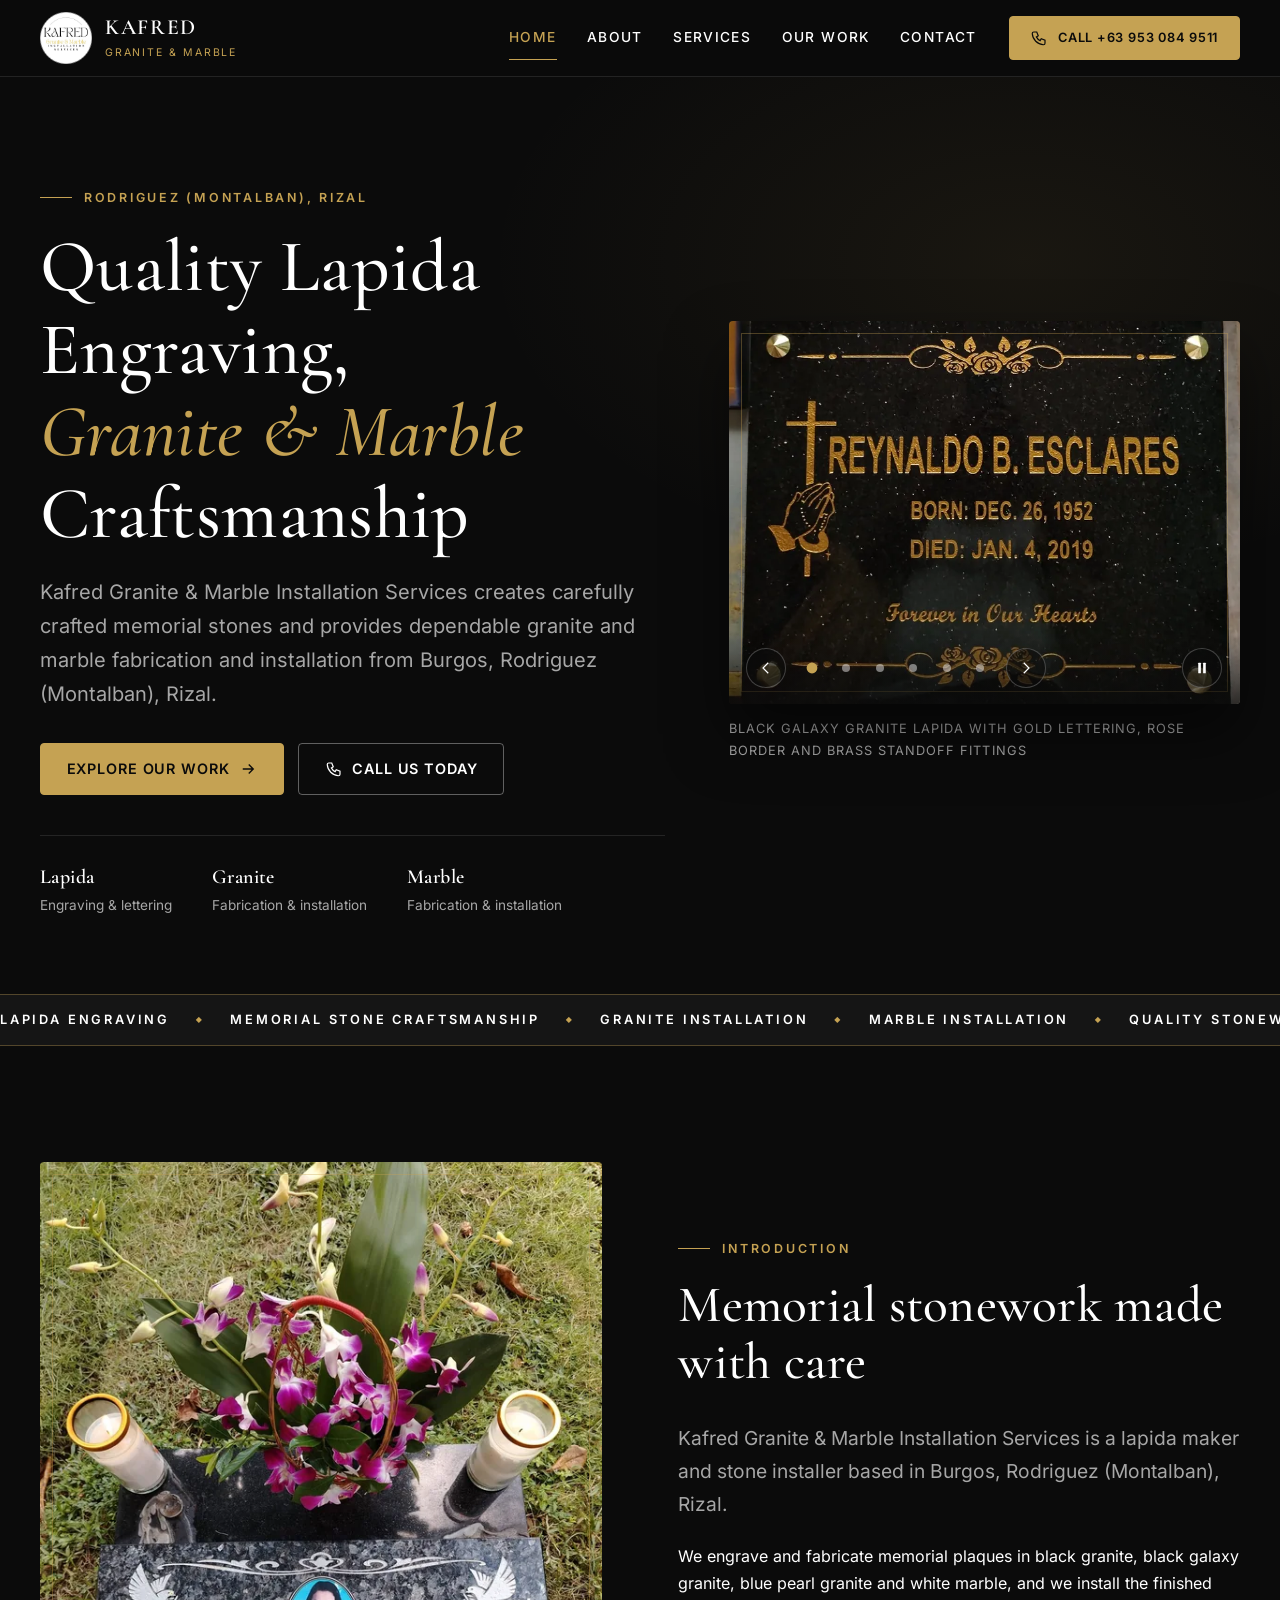
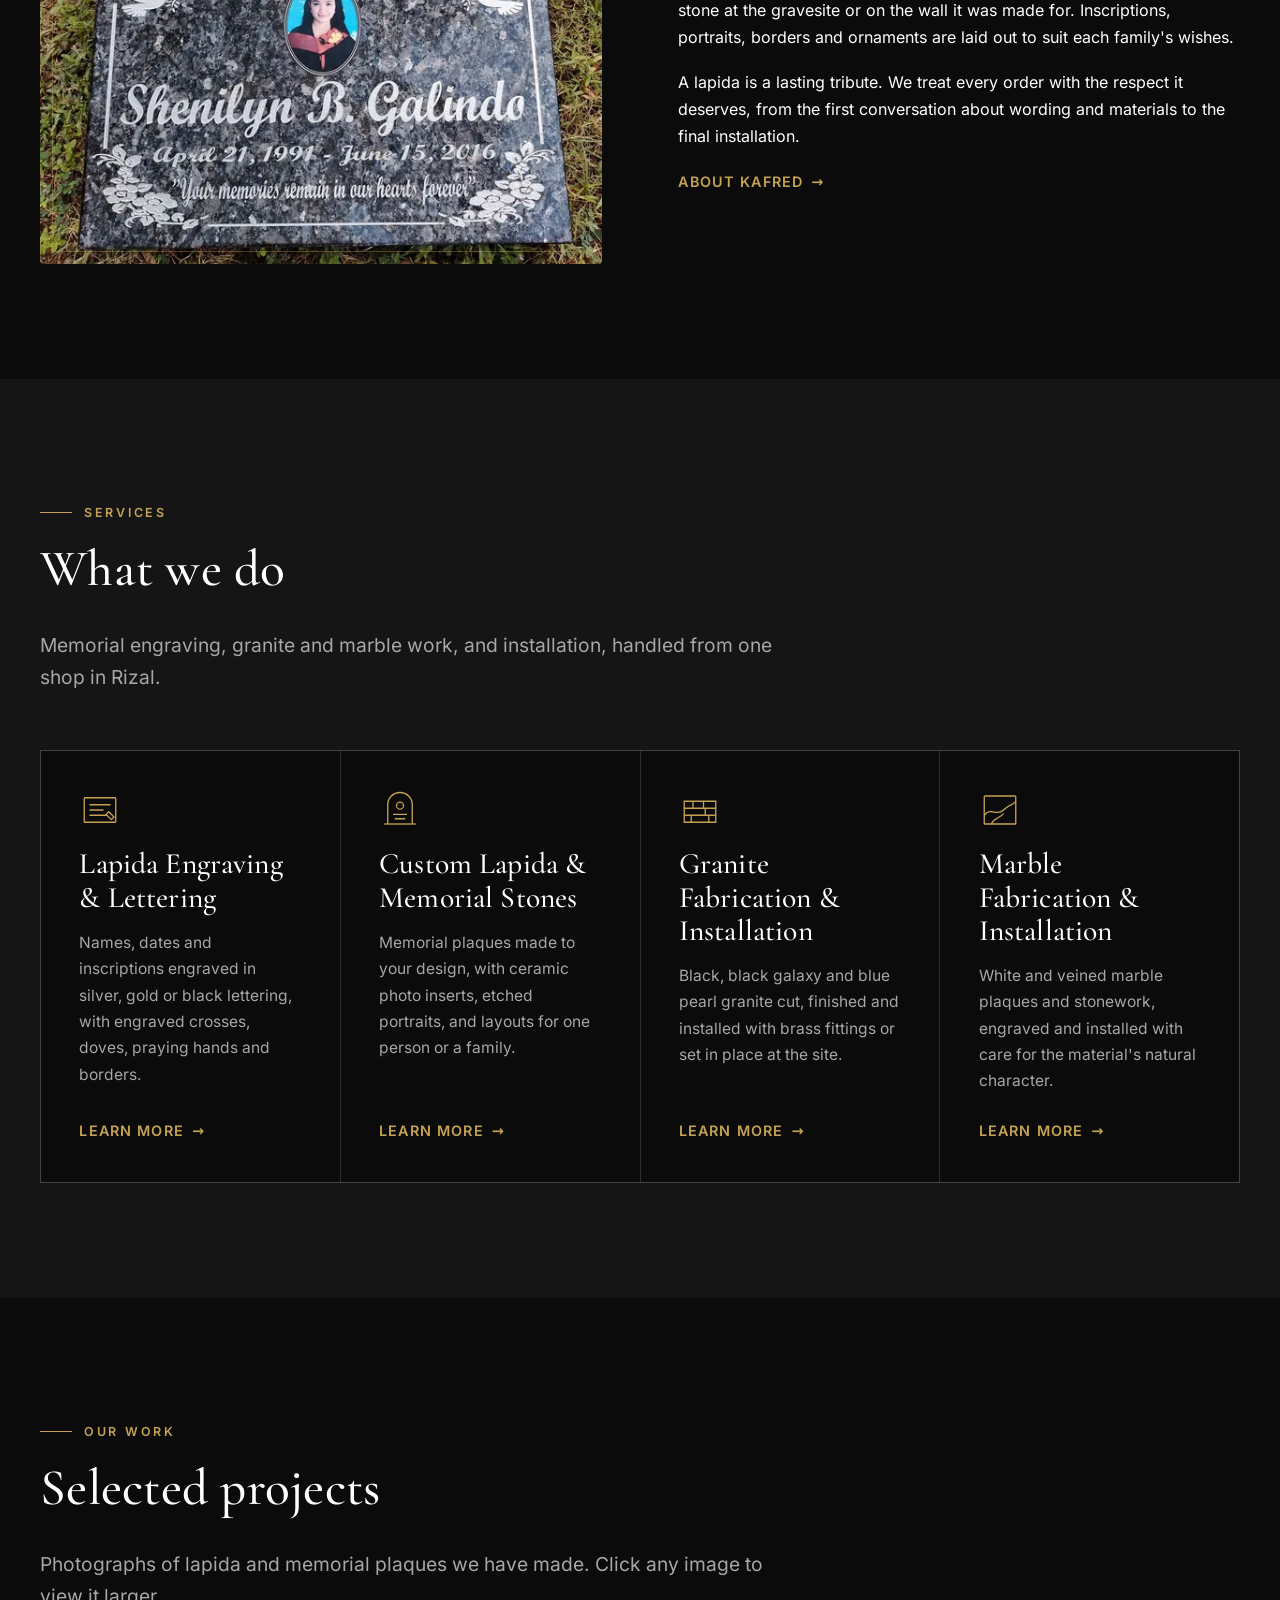
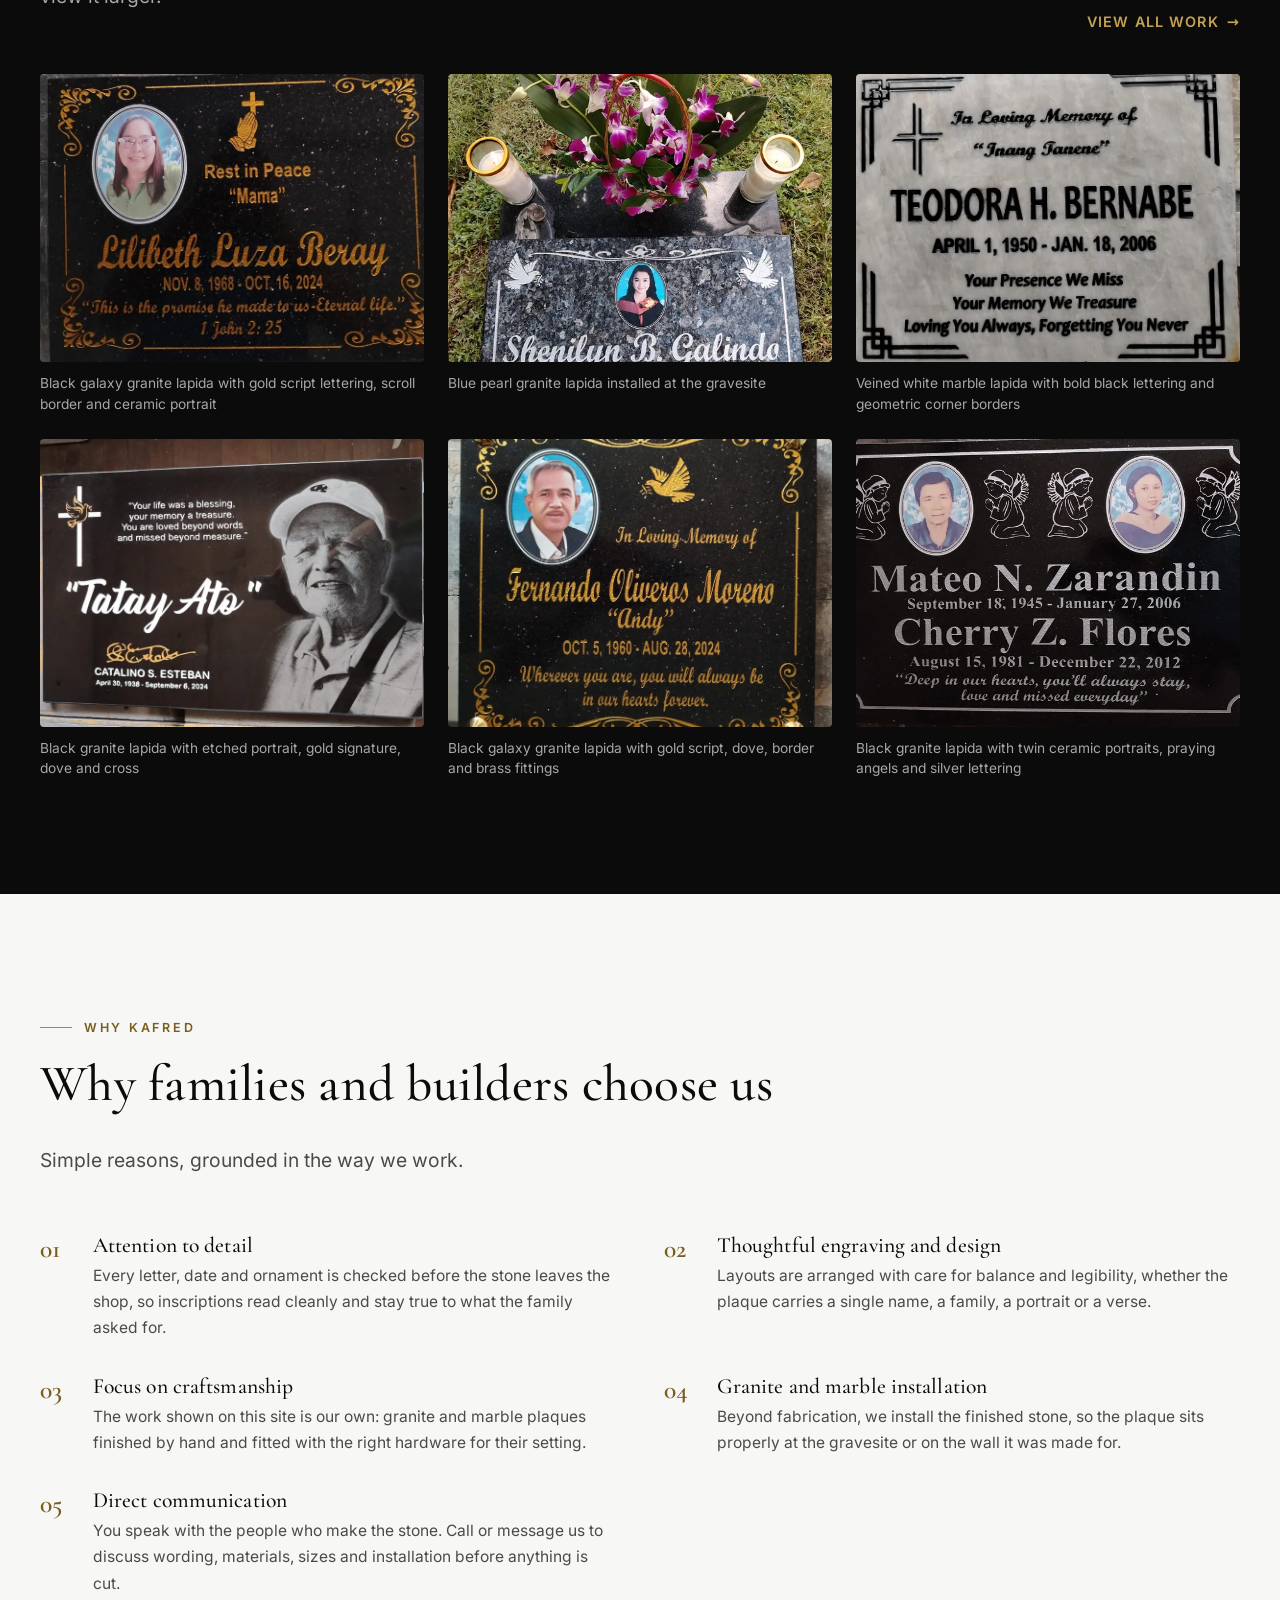
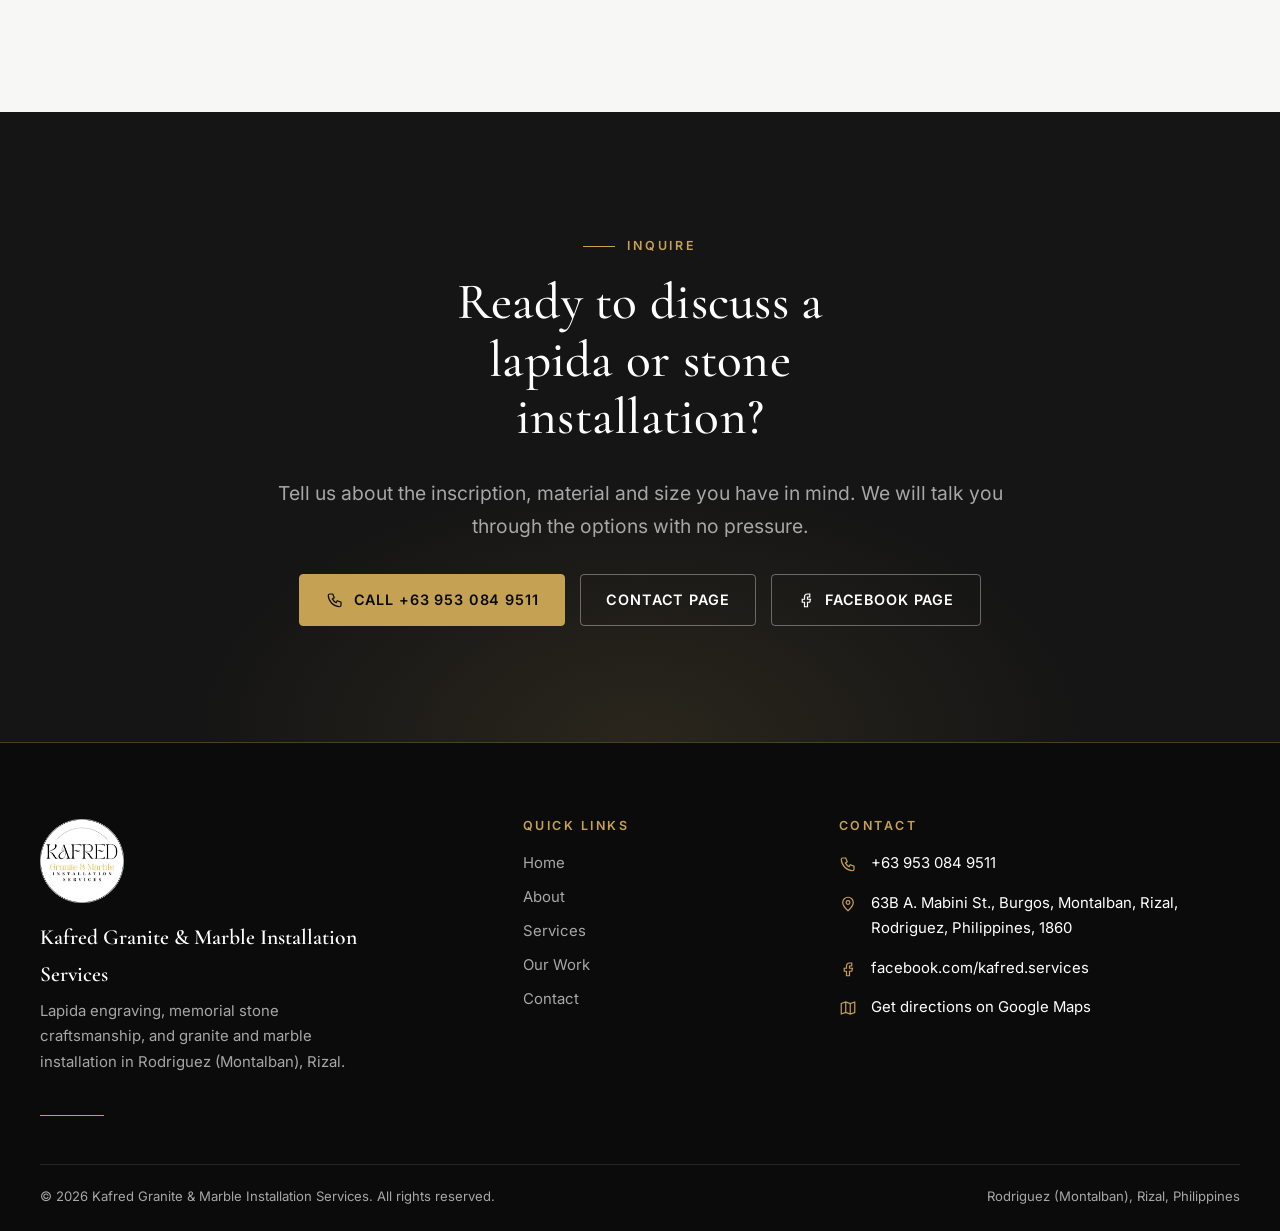
==== index.html @ 50b65803 "Turn the home hero into a six-photo slideshow - Crossfade slideshow of six project photos from the O" ====
<!DOCTYPE html>
<html lang="en-PH" class="no-js">
<head>
  <meta charset="UTF-8">
  <meta name="viewport" content="width=device-width, initial-scale=1">
  <title>Kafred Granite &amp; Marble Installation Services | Lapida Engraving in Rizal</title>
  <meta name="description" content="Lapida engraving, memorial stone craftsmanship, and granite and marble fabrication and installation in Rodriguez (Montalban), Rizal. Call +63 953 084 9511 or message us on Facebook.">
  <link rel="canonical" href="https://aririkushimeikito.github.io/kafred/">
  <meta name="robots" content="index, follow">
  <meta name="theme-color" content="#0B0B0B">
  <meta name="author" content="Kafred Granite & Marble Installation Services">
  <meta property="og:type" content="website">
  <meta property="og:site_name" content="Kafred Granite & Marble Installation Services">
  <meta property="og:title" content="Kafred Granite &amp; Marble Installation Services | Lapida Engraving in Rizal">
  <meta property="og:description" content="Lapida engraving, memorial stone craftsmanship, and granite and marble fabrication and installation in Rodriguez (Montalban), Rizal. Call +63 953 084 9511 or message us on Facebook.">
  <meta property="og:url" content="https://aririkushimeikito.github.io/kafred/">
  <meta property="og:image" content="https://aririkushimeikito.github.io/kafred/assets/images/og-image.jpg">
  <meta property="og:image:width" content="1200">
  <meta property="og:image:height" content="630">
  <meta property="og:locale" content="en_PH">
  <meta name="twitter:card" content="summary_large_image">
  <meta name="twitter:title" content="Kafred Granite &amp; Marble Installation Services | Lapida Engraving in Rizal">
  <meta name="twitter:description" content="Lapida engraving, memorial stone craftsmanship, and granite and marble fabrication and installation in Rodriguez (Montalban), Rizal. Call +63 953 084 9511 or message us on Facebook.">
  <meta name="twitter:image" content="https://aririkushimeikito.github.io/kafred/assets/images/og-image.jpg">
  <link rel="icon" href="favicon.ico" sizes="any">
  <link rel="icon" type="image/png" sizes="32x32" href="assets/icons/favicon-32.png">
  <link rel="icon" type="image/png" sizes="192x192" href="assets/icons/favicon-192.png">
  <link rel="apple-touch-icon" sizes="180x180" href="assets/icons/favicon-180.png">
  <link rel="preload" as="font" type="font/woff2" href="assets/fonts/CormorantGaramond-Variable.woff2" crossorigin>
  <link rel="preload" as="font" type="font/woff2" href="assets/fonts/Inter-Variable.woff2" crossorigin>
  <link rel="preload" as="image" href="assets/images/projects/lapida-black-galaxy-granite-gold-lettering-brass-fittings-800.webp" imagesrcset="assets/images/projects/lapida-black-galaxy-granite-gold-lettering-brass-fittings-800.webp 800w, assets/images/projects/lapida-black-galaxy-granite-gold-lettering-brass-fittings-1600.webp 1600w" imagesizes="(min-width: 900px) 45vw, 100vw" fetchpriority="high">
  <link rel="stylesheet" href="assets/css/style.css">
  <script type="application/ld+json">
{
  "@context": "https://schema.org",
  "@graph": [
    {
      "@type": "LocalBusiness",
      "@id": "https://aririkushimeikito.github.io/kafred/#business",
      "name": "Kafred Granite & Marble Installation Services",
      "description": "Lapida engraving, memorial stone craftsmanship, and granite and marble fabrication and installation services in Rodriguez (Montalban), Rizal, Philippines.",
      "url": "https://aririkushimeikito.github.io/kafred/",
      "telephone": "+639530849511",
      "image": "https://aririkushimeikito.github.io/kafred/assets/images/og-image.jpg",
      "logo": "https://aririkushimeikito.github.io/kafred/assets/images/logo.png",
      "address": {
        "@type": "PostalAddress",
        "streetAddress": "63B A. Mabini St., Burgos",
        "addressLocality": "Rodriguez (Montalban)",
        "addressRegion": "Rizal",
        "postalCode": "1860",
        "addressCountry": "PH"
      },
      "hasMap": "https://maps.app.goo.gl/MZECwJ6J6NqyNUKT8",
      "sameAs": [
        "https://www.facebook.com/kafred.services"
      ]
    },
    {
      "@type": "WebSite",
      "@id": "https://aririkushimeikito.github.io/kafred/#website",
      "url": "https://aririkushimeikito.github.io/kafred/",
      "name": "Kafred Granite & Marble Installation Services",
      "publisher": {
        "@id": "https://aririkushimeikito.github.io/kafred/#business"
      },
      "inLanguage": "en-PH"
    }
  ]
}
  </script>
</head>
<body>
  <a class="skip-link" href="#main">Skip to main content</a>
  <header class="site-header">
    <div class="container header-inner">
      <a class="brand" href="./" aria-label="Kafred Granite &amp; Marble Installation Services — Home">
        <img src="assets/images/logo-320.png" width="52" height="52" alt="Kafred Granite &amp; Marble Installation Services logo">
        <span class="brand__text"><span class="brand__name">KAFRED</span><br><span class="brand__tag">Granite &amp; Marble</span></span>
      </a>
      <button class="nav-toggle" type="button" aria-expanded="false" aria-controls="site-nav" aria-label="Open menu">
        <span class="nav-toggle__bars" aria-hidden="true"></span>
      </button>
      <nav class="site-nav" id="site-nav" aria-label="Main navigation">
        <ul class="nav-list">
            <li><a href="./" aria-current="page">Home</a></li>
            <li><a href="about/">About</a></li>
            <li><a href="services/">Services</a></li>
            <li><a href="our-work/">Our Work</a></li>
            <li><a href="contact/">Contact</a></li>
        </ul>
        <div class="nav-cta">
          <a class="btn btn--gold" href="tel:+639530849511"><svg viewBox="0 0 24 24" fill="none" stroke="currentColor" stroke-width="1.6" aria-hidden="true"><path d="M5 4h4l2 5-2.5 1.5a11 11 0 0 0 5 5L15 13l5 2v4a2 2 0 0 1-2 2A16 16 0 0 1 3 6a2 2 0 0 1 2-2z"/></svg> Call&nbsp;+63&nbsp;953&nbsp;084&nbsp;9511</a>
        </div>
      </nav>
    </div>
  </header>
  <main id="main">

    <!-- Hero -->
    <section class="hero">
      <div class="container hero__grid">
        <div class="hero__content">
          <p class="eyebrow">Rodriguez (Montalban), Rizal</p>
          <h1>Quality Lapida Engraving, <em>Granite &amp; Marble</em> Craftsmanship</h1>
          <p class="hero__lede">Kafred Granite &amp; Marble Installation Services creates carefully crafted memorial stones and provides dependable granite and marble fabrication and installation from Burgos, Rodriguez (Montalban), Rizal.</p>
          <div class="btn-row">
            <a class="btn btn--gold" href="our-work/">Explore Our Work <svg viewBox="0 0 24 24" fill="none" stroke="currentColor" stroke-width="1.8" aria-hidden="true"><path d="M5 12h14M13 6l6 6-6 6"/></svg></a>
            <a class="btn btn--outline" href="tel:+639530849511"><svg viewBox="0 0 24 24" fill="none" stroke="currentColor" stroke-width="1.6" aria-hidden="true"><path d="M5 4h4l2 5-2.5 1.5a11 11 0 0 0 5 5L15 13l5 2v4a2 2 0 0 1-2 2A16 16 0 0 1 3 6a2 2 0 0 1 2-2z"/></svg> Call&nbsp;Us&nbsp;Today</a>
          </div>
          <div class="hero__meta">
            <div><strong>Lapida</strong>Engraving &amp; lettering</div>
            <div><strong>Granite</strong>Fabrication &amp; installation</div>
            <div><strong>Marble</strong>Fabrication &amp; installation</div>
          </div>
        </div>
        <div class="hero__media">
          <section class="hero__frame hero-slides" data-slideshow data-interval="5500" aria-roledescription="carousel" aria-label="Examples of our work">
            <div class="hero-slides__track">
              <figure class="hero-slide is-active" role="group" aria-roledescription="slide" aria-label="Photo 1 of 6" data-caption="Black galaxy granite lapida with gold lettering, rose border and brass standoff fittings">
                <img src="assets/images/projects/lapida-black-galaxy-granite-gold-lettering-brass-fittings-800.webp" srcset="assets/images/projects/lapida-black-galaxy-granite-gold-lettering-brass-fittings-800.webp 800w, assets/images/projects/lapida-black-galaxy-granite-gold-lettering-brass-fittings-1600.webp 1600w" sizes="(min-width: 900px) 45vw, 100vw" width="800" height="598" fetchpriority="high" decoding="async" alt="Black galaxy granite lapida with gold lettering, rose border and brass standoff fittings">
              </figure>
              <figure class="hero-slide" role="group" aria-roledescription="slide" aria-label="Photo 2 of 6" aria-hidden="true" data-caption="Black galaxy granite lapida with gold script lettering, scroll border and ceramic portrait">
                <img src="assets/images/projects/lapida-black-galaxy-granite-gold-lettering-portrait-800.webp" srcset="assets/images/projects/lapida-black-galaxy-granite-gold-lettering-portrait-800.webp 800w, assets/images/projects/lapida-black-galaxy-granite-gold-lettering-portrait-1600.webp 1600w" sizes="(min-width: 900px) 45vw, 100vw" width="800" height="622" loading="lazy" decoding="async" alt="Black galaxy granite lapida with gold script lettering, gold scroll border and a ceramic portrait">
              </figure>
              <figure class="hero-slide" role="group" aria-roledescription="slide" aria-label="Photo 3 of 6" aria-hidden="true" data-caption="Black granite lapida with etched portrait, gold signature, dove and cross">
                <img src="assets/images/projects/lapida-black-granite-laser-etched-portrait-signature-800.webp" srcset="assets/images/projects/lapida-black-granite-laser-etched-portrait-signature-800.webp 800w, assets/images/projects/lapida-black-granite-laser-etched-portrait-signature-1600.webp 1600w" sizes="(min-width: 900px) 45vw, 100vw" width="800" height="600" loading="lazy" decoding="async" alt="Black granite lapida with a laser-etched portrait, an engraved signature in gold, and dove and cross details">
              </figure>
              <figure class="hero-slide" role="group" aria-roledescription="slide" aria-label="Photo 4 of 6" aria-hidden="true" data-caption="Veined white marble lapida with bold black lettering and geometric corner borders">
                <img src="assets/images/projects/lapida-white-marble-black-lettering-veined-800.webp" srcset="assets/images/projects/lapida-white-marble-black-lettering-veined-800.webp 800w, assets/images/projects/lapida-white-marble-black-lettering-veined-1600.webp 1600w" sizes="(min-width: 900px) 45vw, 100vw" width="800" height="658" loading="lazy" decoding="async" alt="White veined marble lapida with bold black engraved lettering and geometric corner borders">
              </figure>
              <figure class="hero-slide" role="group" aria-roledescription="slide" aria-label="Photo 5 of 6" aria-hidden="true" data-caption="Black granite family lapida with two ceramic portraits and silver script lettering">
                <img src="assets/images/projects/lapida-black-granite-two-portraits-script-lettering-800.webp" srcset="assets/images/projects/lapida-black-granite-two-portraits-script-lettering-800.webp 800w, assets/images/projects/lapida-black-granite-two-portraits-script-lettering-1600.webp 1600w" sizes="(min-width: 900px) 45vw, 100vw" width="800" height="600" loading="lazy" decoding="async" alt="Black granite lapida with two oval ceramic portraits and silver script lettering for a family memorial">
              </figure>
              <figure class="hero-slide" role="group" aria-roledescription="slide" aria-label="Photo 6 of 6" aria-hidden="true" data-caption="Black granite lapida with gold border, silver script, cross and praying hands">
                <img src="assets/images/projects/lapida-black-granite-gold-border-silver-script-800.webp" srcset="assets/images/projects/lapida-black-granite-gold-border-silver-script-800.webp 800w, assets/images/projects/lapida-black-granite-gold-border-silver-script-1600.webp 1600w" sizes="(min-width: 900px) 45vw, 100vw" width="800" height="600" loading="lazy" decoding="async" alt="Black granite lapida with a gold border, silver script lettering, engraved cross and praying hands">
              </figure>
            </div>
            <div class="hero-slides__controls">
              <button type="button" class="hero-slides__btn" data-slide-prev aria-label="Previous photo">
                <svg viewBox="0 0 24 24" fill="none" stroke="currentColor" stroke-width="1.6" aria-hidden="true"><path d="M15 5l-7 7 7 7"/></svg>
              </button>
              <div class="hero-slides__dots" role="group" aria-label="Choose photo">
                <button type="button" class="hero-slides__dot" data-slide-to="0" aria-label="Show photo 1" aria-current="true"></button>
                <button type="button" class="hero-slides__dot" data-slide-to="1" aria-label="Show photo 2"></button>
                <button type="button" class="hero-slides__dot" data-slide-to="2" aria-label="Show photo 3"></button>
                <button type="button" class="hero-slides__dot" data-slide-to="3" aria-label="Show photo 4"></button>
                <button type="button" class="hero-slides__dot" data-slide-to="4" aria-label="Show photo 5"></button>
                <button type="button" class="hero-slides__dot" data-slide-to="5" aria-label="Show photo 6"></button>
              </div>
              <button type="button" class="hero-slides__btn" data-slide-next aria-label="Next photo">
                <svg viewBox="0 0 24 24" fill="none" stroke="currentColor" stroke-width="1.6" aria-hidden="true"><path d="M9 5l7 7-7 7"/></svg>
              </button>
              <button type="button" class="hero-slides__btn hero-slides__pause" data-slide-pause aria-pressed="false" aria-label="Pause slideshow">
                <svg class="icon-pause" viewBox="0 0 24 24" fill="currentColor" aria-hidden="true"><rect x="7" y="5" width="3.5" height="14" rx="0.5"/><rect x="13.5" y="5" width="3.5" height="14" rx="0.5"/></svg>
                <svg class="icon-play" viewBox="0 0 24 24" fill="currentColor" aria-hidden="true"><path d="M8 5v14l11-7z"/></svg>
              </button>
            </div>
          </section>
          <p class="hero__caption" data-slide-caption aria-live="polite">Black galaxy granite lapida with gold lettering, rose border and brass standoff fittings</p>
        </div>
      </div>
    </section>

    <!-- Ticker -->
    <section class="ticker" aria-label="Our services">
      <div class="ticker__track">
        <ul class="ticker__list"><li>Lapida Engraving</li><li>Memorial Stone Craftsmanship</li><li>Granite Installation</li><li>Marble Installation</li><li>Quality Stonework</li><li>Personalized Memorial Designs</li></ul>
        <ul class="ticker__list" aria-hidden="true"><li>Lapida Engraving</li><li>Memorial Stone Craftsmanship</li><li>Granite Installation</li><li>Marble Installation</li><li>Quality Stonework</li><li>Personalized Memorial Designs</li></ul>
      </div>
    </section>

    <!-- Introduction -->
    <section class="section">
      <div class="container split">
        <div class="split__media split__media--portrait reveal">
          <img src="assets/images/projects/lapida-blue-pearl-granite-installed-gravesite-800.webp" srcset="assets/images/projects/lapida-blue-pearl-granite-installed-gravesite-800.webp 800w, assets/images/projects/lapida-blue-pearl-granite-installed-gravesite-1600.webp 1600w" sizes="(min-width: 860px) 45vw, 100vw" width="600" height="800" loading="lazy" decoding="async" alt="Blue pearl granite lapida installed at a gravesite, with candles and orchids placed beside it">
        </div>
        <div class="split__body reveal">
          <p class="eyebrow">Introduction</p>
          <h2>Memorial stonework made with care</h2>
          <p class="lede">Kafred Granite &amp; Marble Installation Services is a lapida maker and stone installer based in Burgos, Rodriguez (Montalban), Rizal.</p>
          <p>We engrave and fabricate memorial plaques in black granite, black galaxy granite, blue pearl granite and white marble, and we install the finished stone at the gravesite or on the wall it was made for. Inscriptions, portraits, borders and ornaments are laid out to suit each family's wishes.</p>
          <p>A lapida is a lasting tribute. We treat every order with the respect it deserves, from the first conversation about wording and materials to the final installation.</p>
          <a class="text-link" href="about/">About Kafred</a>
        </div>
      </div>
    </section>

    <!-- Featured services -->
    <section class="section section--dark2">
      <div class="container">
        <div class="section-head reveal">
          <p class="eyebrow">Services</p>
          <h2>What we do</h2>
          <p class="lede">Memorial engraving, granite and marble work, and installation, handled from one shop in Rizal.</p>
        </div>
        <div class="services-grid">
          <article class="service-card reveal">
            <div class="service-card__icon"><svg viewBox="0 0 48 48" fill="none" stroke="currentColor" stroke-width="1.5" aria-hidden="true"><rect x="6" y="10" width="36" height="28" rx="1"/><path d="M12 18h24M12 24h16M12 30h20"/><path d="M34 26l6 6-3 3-6-6z"/></svg></div>
            <h3>Lapida Engraving &amp; Lettering</h3>
            <p>Names, dates and inscriptions engraved in silver, gold or black lettering, with engraved crosses, doves, praying hands and borders.</p>
            <a class="text-link" href="services/#lapida-engraving">Learn more<span class="visually-hidden"> about Lapida Engraving &amp; Lettering</span></a>
          </article>
          <article class="service-card reveal">
            <div class="service-card__icon"><svg viewBox="0 0 48 48" fill="none" stroke="currentColor" stroke-width="1.5" aria-hidden="true"><path d="M10 40V18a14 14 0 0 1 28 0v22"/><path d="M6 40h36"/><circle cx="24" cy="19" r="4"/><path d="M16 29h16M18 34h12"/></svg></div>
            <h3>Custom Lapida &amp; Memorial Stones</h3>
            <p>Memorial plaques made to your design, with ceramic photo inserts, etched portraits, and layouts for one person or a family.</p>
            <a class="text-link" href="services/#custom-lapida">Learn more<span class="visually-hidden"> about Custom Lapida &amp; Memorial Stones</span></a>
          </article>
          <article class="service-card reveal">
            <div class="service-card__icon"><svg viewBox="0 0 48 48" fill="none" stroke="currentColor" stroke-width="1.5" aria-hidden="true"><path d="M6 14h36v8H6zM6 22h36v8H6zM6 30h36v8H6z"/><path d="M16 14v8M30 22v8M14 30v8M34 30v8M28 14v8"/></svg></div>
            <h3>Granite Fabrication &amp; Installation</h3>
            <p>Black, black galaxy and blue pearl granite cut, finished and installed with brass fittings or set in place at the site.</p>
            <a class="text-link" href="services/#granite">Learn more<span class="visually-hidden"> about Granite Fabrication &amp; Installation</span></a>
          </article>
          <article class="service-card reveal">
            <div class="service-card__icon"><svg viewBox="0 0 48 48" fill="none" stroke="currentColor" stroke-width="1.5" aria-hidden="true"><rect x="6" y="8" width="36" height="32" rx="1"/><path d="M6 30c8-10 14 2 22-6s10-4 14-10"/><path d="M14 40c4-8 10-6 14-12"/></svg></div>
            <h3>Marble Fabrication &amp; Installation</h3>
            <p>White and veined marble plaques and stonework, engraved and installed with care for the material's natural character.</p>
            <a class="text-link" href="services/#marble">Learn more<span class="visually-hidden"> about Marble Fabrication &amp; Installation</span></a>
          </article>
        </div>
      </div>
    </section>

    <!-- Featured work -->
    <section class="section">
      <div class="container">
        <div class="row-end reveal" style="margin-bottom:2.5rem">
          <div class="section-head" style="margin-bottom:0">
            <p class="eyebrow">Our Work</p>
            <h2>Selected projects</h2>
            <p class="lede">Photographs of lapida and memorial plaques we have made. Click any image to view it larger.</p>
          </div>
          <a class="text-link" href="our-work/">View all work</a>
        </div>
        <div class="work-grid">
        <figure class="work-item" data-category="granite gold portrait">
          <a class="work-item__link" href="assets/images/projects/lapida-black-galaxy-granite-gold-lettering-portrait-1600.webp" data-lightbox data-caption="Black galaxy granite lapida with gold script lettering, scroll border and ceramic portrait" data-width="1600" data-height="1245">
            <img src="assets/images/projects/lapida-black-galaxy-granite-gold-lettering-portrait-800.webp" srcset="assets/images/projects/lapida-black-galaxy-granite-gold-lettering-portrait-800.webp 800w, assets/images/projects/lapida-black-galaxy-granite-gold-lettering-portrait-1600.webp 1600w" sizes="(min-width: 960px) 380px, (min-width: 560px) 50vw, 100vw" width="800" height="622" alt="Black galaxy granite lapida with gold script lettering, gold scroll border and a ceramic portrait" loading="lazy" decoding="async">
            <span class="work-item__zoom" aria-hidden="true"><svg viewBox="0 0 24 24" fill="none" stroke="currentColor" stroke-width="1.6"><circle cx="11" cy="11" r="7"/><path d="M21 21l-4.3-4.3M11 8v6M8 11h6"/></svg></span>
          </a>
          <figcaption>Black galaxy granite lapida with gold script lettering, scroll border and ceramic portrait</figcaption>
        </figure>
        <figure class="work-item" data-category="granite installed portrait">
          <a class="work-item__link" href="assets/images/projects/lapida-blue-pearl-granite-installed-gravesite-1600.webp" data-lightbox data-caption="Blue pearl granite lapida installed at the gravesite" data-width="1200" data-height="1600">
            <img src="assets/images/projects/lapida-blue-pearl-granite-installed-gravesite-800.webp" srcset="assets/images/projects/lapida-blue-pearl-granite-installed-gravesite-800.webp 800w, assets/images/projects/lapida-blue-pearl-granite-installed-gravesite-1600.webp 1600w" sizes="(min-width: 960px) 380px, (min-width: 560px) 50vw, 100vw" width="600" height="800" alt="Blue pearl granite lapida installed at a gravesite, with candles and orchids placed beside it" loading="lazy" decoding="async">
            <span class="work-item__zoom" aria-hidden="true"><svg viewBox="0 0 24 24" fill="none" stroke="currentColor" stroke-width="1.6"><circle cx="11" cy="11" r="7"/><path d="M21 21l-4.3-4.3M11 8v6M8 11h6"/></svg></span>
          </a>
          <figcaption>Blue pearl granite lapida installed at the gravesite</figcaption>
        </figure>
        <figure class="work-item" data-category="marble">
          <a class="work-item__link" href="assets/images/projects/lapida-white-marble-black-lettering-veined-1600.webp" data-lightbox data-caption="Veined white marble lapida with bold black lettering and geometric corner borders" data-width="1600" data-height="1317">
            <img src="assets/images/projects/lapida-white-marble-black-lettering-veined-800.webp" srcset="assets/images/projects/lapida-white-marble-black-lettering-veined-800.webp 800w, assets/images/projects/lapida-white-marble-black-lettering-veined-1600.webp 1600w" sizes="(min-width: 960px) 380px, (min-width: 560px) 50vw, 100vw" width="800" height="658" alt="White veined marble lapida with bold black engraved lettering and geometric corner borders" loading="lazy" decoding="async">
            <span class="work-item__zoom" aria-hidden="true"><svg viewBox="0 0 24 24" fill="none" stroke="currentColor" stroke-width="1.6"><circle cx="11" cy="11" r="7"/><path d="M21 21l-4.3-4.3M11 8v6M8 11h6"/></svg></span>
          </a>
          <figcaption>Veined white marble lapida with bold black lettering and geometric corner borders</figcaption>
        </figure>
        <figure class="work-item" data-category="granite etched gold">
          <a class="work-item__link" href="assets/images/projects/lapida-black-granite-laser-etched-portrait-signature-1600.webp" data-lightbox data-caption="Black granite lapida with etched portrait, gold signature, dove and cross" data-width="1600" data-height="1201">
            <img src="assets/images/projects/lapida-black-granite-laser-etched-portrait-signature-800.webp" srcset="assets/images/projects/lapida-black-granite-laser-etched-portrait-signature-800.webp 800w, assets/images/projects/lapida-black-granite-laser-etched-portrait-signature-1600.webp 1600w" sizes="(min-width: 960px) 380px, (min-width: 560px) 50vw, 100vw" width="800" height="600" alt="Black granite lapida with a laser-etched portrait, an engraved signature in gold, and dove and cross details" loading="lazy" decoding="async">
            <span class="work-item__zoom" aria-hidden="true"><svg viewBox="0 0 24 24" fill="none" stroke="currentColor" stroke-width="1.6"><circle cx="11" cy="11" r="7"/><path d="M21 21l-4.3-4.3M11 8v6M8 11h6"/></svg></span>
          </a>
          <figcaption>Black granite lapida with etched portrait, gold signature, dove and cross</figcaption>
        </figure>
        <figure class="work-item" data-category="granite gold portrait">
          <a class="work-item__link" href="assets/images/projects/lapida-black-galaxy-granite-gold-script-dove-1600.webp" data-lightbox data-caption="Black galaxy granite lapida with gold script, dove, border and brass fittings" data-width="1600" data-height="1443">
            <img src="assets/images/projects/lapida-black-galaxy-granite-gold-script-dove-800.webp" srcset="assets/images/projects/lapida-black-galaxy-granite-gold-script-dove-800.webp 800w, assets/images/projects/lapida-black-galaxy-granite-gold-script-dove-1600.webp 1600w" sizes="(min-width: 960px) 380px, (min-width: 560px) 50vw, 100vw" width="800" height="722" alt="Black galaxy granite lapida with gold script lettering, dove engraving, gold border and brass standoff fittings" loading="lazy" decoding="async">
            <span class="work-item__zoom" aria-hidden="true"><svg viewBox="0 0 24 24" fill="none" stroke="currentColor" stroke-width="1.6"><circle cx="11" cy="11" r="7"/><path d="M21 21l-4.3-4.3M11 8v6M8 11h6"/></svg></span>
          </a>
          <figcaption>Black galaxy granite lapida with gold script, dove, border and brass fittings</figcaption>
        </figure>
        <figure class="work-item" data-category="granite portrait">
          <a class="work-item__link" href="assets/images/projects/lapida-black-granite-dual-portraits-praying-angels-1600.webp" data-lightbox data-caption="Black granite lapida with twin ceramic portraits, praying angels and silver lettering" data-width="1600" data-height="1004">
            <img src="assets/images/projects/lapida-black-granite-dual-portraits-praying-angels-800.webp" srcset="assets/images/projects/lapida-black-granite-dual-portraits-praying-angels-800.webp 800w, assets/images/projects/lapida-black-granite-dual-portraits-praying-angels-1600.webp 1600w" sizes="(min-width: 960px) 380px, (min-width: 560px) 50vw, 100vw" width="800" height="502" alt="Black granite lapida with two oval ceramic portraits, praying angel engravings and silver lettering" loading="lazy" decoding="async">
            <span class="work-item__zoom" aria-hidden="true"><svg viewBox="0 0 24 24" fill="none" stroke="currentColor" stroke-width="1.6"><circle cx="11" cy="11" r="7"/><path d="M21 21l-4.3-4.3M11 8v6M8 11h6"/></svg></span>
          </a>
          <figcaption>Black granite lapida with twin ceramic portraits, praying angels and silver lettering</figcaption>
        </figure>
        </div>
      </div>
    </section>

    <!-- Why choose Kafred -->
    <section class="section section--light">
      <div class="container">
        <div class="section-head reveal">
          <p class="eyebrow">Why Kafred</p>
          <h2>Why families and builders choose us</h2>
          <p class="lede">Simple reasons, grounded in the way we work.</p>
        </div>
        <ul class="feature-list">
          <li class="feature reveal">
            <span class="feature__num" aria-hidden="true">01</span>
            <div><h3>Attention to detail</h3><p>Every letter, date and ornament is checked before the stone leaves the shop, so inscriptions read cleanly and stay true to what the family asked for.</p></div>
          </li>
          <li class="feature reveal">
            <span class="feature__num" aria-hidden="true">02</span>
            <div><h3>Thoughtful engraving and design</h3><p>Layouts are arranged with care for balance and legibility, whether the plaque carries a single name, a family, a portrait or a verse.</p></div>
          </li>
          <li class="feature reveal">
            <span class="feature__num" aria-hidden="true">03</span>
            <div><h3>Focus on craftsmanship</h3><p>The work shown on this site is our own: granite and marble plaques finished by hand and fitted with the right hardware for their setting.</p></div>
          </li>
          <li class="feature reveal">
            <span class="feature__num" aria-hidden="true">04</span>
            <div><h3>Granite and marble installation</h3><p>Beyond fabrication, we install the finished stone, so the plaque sits properly at the gravesite or on the wall it was made for.</p></div>
          </li>
          <li class="feature reveal">
            <span class="feature__num" aria-hidden="true">05</span>
            <div><h3>Direct communication</h3><p>You speak with the people who make the stone. Call or message us to discuss wording, materials, sizes and installation before anything is cut.</p></div>
          </li>
        </ul>
      </div>
    </section>

    
    <section class="cta-band section--dark2">
      <div class="container">
        <p class="eyebrow" style="justify-content:center">Inquire</p>
        <h2>Ready to discuss a lapida or stone installation?</h2>
        <p class="lede">Tell us about the inscription, material and size you have in mind. We will talk you through the options with no pressure.</p>
        <div class="btn-row">
          <a class="btn btn--gold" href="tel:+639530849511"><svg viewBox="0 0 24 24" fill="none" stroke="currentColor" stroke-width="1.6" aria-hidden="true"><path d="M5 4h4l2 5-2.5 1.5a11 11 0 0 0 5 5L15 13l5 2v4a2 2 0 0 1-2 2A16 16 0 0 1 3 6a2 2 0 0 1 2-2z"/></svg> Call&nbsp;+63&nbsp;953&nbsp;084&nbsp;9511</a>
          <a class="btn btn--outline" href="contact/">Contact Page</a>
          <a class="btn btn--outline" href="https://www.facebook.com/kafred.services" target="_blank" rel="noopener"><svg viewBox="0 0 24 24" fill="none" stroke="currentColor" stroke-width="1.6" aria-hidden="true"><path d="M14 8h3V4h-3a4 4 0 0 0-4 4v3H7v4h3v6h4v-6h3l1-4h-4V8z"/></svg> Facebook Page</a>
        </div>
      </div>
    </section>
  </main>
  <footer class="site-footer">
    <div class="container">
      <div class="footer-grid">
        <div class="footer-brand">
          <img src="assets/images/logo-320.png" width="84" height="84" alt="Kafred Granite &amp; Marble Installation Services logo" loading="lazy">
          <p class="footer-name">Kafred Granite &amp; Marble Installation Services</p>
          <p>Lapida engraving, memorial stone craftsmanship, and granite and marble installation in Rodriguez (Montalban), Rizal.</p>
        </div>
        <nav aria-label="Footer navigation">
          <h2 class="footer-heading">Quick Links</h2>
          <ul class="footer-links">
            <li><a href="./">Home</a></li>
            <li><a href="about/">About</a></li>
            <li><a href="services/">Services</a></li>
            <li><a href="our-work/">Our Work</a></li>
            <li><a href="contact/">Contact</a></li>
          </ul>
        </nav>
        <div>
          <h2 class="footer-heading">Contact</h2>
          <ul class="footer-contact">
            <li><svg viewBox="0 0 24 24" fill="none" stroke="currentColor" stroke-width="1.6" aria-hidden="true"><path d="M5 4h4l2 5-2.5 1.5a11 11 0 0 0 5 5L15 13l5 2v4a2 2 0 0 1-2 2A16 16 0 0 1 3 6a2 2 0 0 1 2-2z"/></svg><span><a href="tel:+639530849511">+63&nbsp;953&nbsp;084&nbsp;9511</a></span></li>
            <li><svg viewBox="0 0 24 24" fill="none" stroke="currentColor" stroke-width="1.6" aria-hidden="true"><path d="M12 21s-7-6.2-7-11a7 7 0 0 1 14 0c0 4.8-7 11-7 11z"/><circle cx="12" cy="10" r="2.5"/></svg><address><a href="https://maps.app.goo.gl/MZECwJ6J6NqyNUKT8" target="_blank" rel="noopener">63B A. Mabini St., Burgos, Montalban, Rizal, Rodriguez, Philippines, 1860</a></address></li>
            <li><svg viewBox="0 0 24 24" fill="none" stroke="currentColor" stroke-width="1.6" aria-hidden="true"><path d="M14 8h3V4h-3a4 4 0 0 0-4 4v3H7v4h3v6h4v-6h3l1-4h-4V8z"/></svg><span><a href="https://www.facebook.com/kafred.services" target="_blank" rel="noopener">facebook.com/kafred.services</a></span></li>
            <li><svg viewBox="0 0 24 24" fill="none" stroke="currentColor" stroke-width="1.6" aria-hidden="true"><path d="M3 6l6-2 6 2 6-2v14l-6 2-6-2-6 2z"/><path d="M9 4v14M15 6v14"/></svg><span><a href="https://maps.app.goo.gl/MZECwJ6J6NqyNUKT8" target="_blank" rel="noopener">Get directions on Google Maps</a></span></li>
          </ul>
        </div>
      </div>
      <div class="footer-divider" aria-hidden="true"></div>
      <div class="footer-bottom">
        <p>&copy; <span id="copyright-year">2026</span> Kafred Granite &amp; Marble Installation Services. All rights reserved.</p>
        <p>Rodriguez (Montalban), Rizal, Philippines</p>
      </div>
    </div>
  </footer>
  <script src="assets/js/main.js" defer></script>
</body>
</html>
---- assets/css/style.css ----
/* ==========================================================================
   Kafred Granite & Marble Installation Services — site stylesheet
   Mobile-first. No frameworks. Design tokens live in :root.
   ========================================================================== */

/* ---------- Fonts (self-hosted, variable) ---------- */
@font-face {
  font-family: "Cormorant Garamond";
  font-style: normal;
  font-weight: 300 700;
  font-display: swap;
  src: url("../fonts/CormorantGaramond-Variable.woff2") format("woff2");
}
@font-face {
  font-family: "Cormorant Garamond";
  font-style: italic;
  font-weight: 300 700;
  font-display: swap;
  src: url("../fonts/CormorantGaramond-Italic-Variable.woff2") format("woff2");
}
@font-face {
  font-family: "Inter";
  font-style: normal;
  font-weight: 100 900;
  font-display: swap;
  src: url("../fonts/Inter-Variable.woff2") format("woff2");
}

/* ---------- Design tokens ---------- */
:root {
  --black: #0B0B0B;
  --black-2: #151515;
  --black-3: #1E1E1E;
  --white: #FFFFFF;
  --soft-white: #F7F7F5;
  --gold: #C5A253;
  --gold-dark: #A98535;
  --gold-text-light: #7A5E1E; /* gold for small text on light backgrounds (5.7:1 on soft white) */
  --gold-soft: rgba(197, 162, 83, 0.35);
  --gray: #A7A7A7;
  --gray-dark: #6B6B6B;
  --text-dark: #222222;
  --line-dark: rgba(255, 255, 255, 0.10);
  --line-light: rgba(0, 0, 0, 0.10);

  --font-serif: "Cormorant Garamond", "Times New Roman", Georgia, serif;
  --font-sans: "Inter", system-ui, -apple-system, "Segoe UI", Roboto, Arial, sans-serif;

  --container: 1200px;
  --gutter: clamp(1rem, 4vw, 2.5rem);
  --section: clamp(4rem, 9vw, 7.5rem);
  --radius: 4px;
  --header-h: 76px;

  --ease: cubic-bezier(0.22, 1, 0.36, 1);
  --dur: 0.35s;
}

/* ---------- Reset & base ---------- */
*, *::before, *::after { box-sizing: border-box; }
html {
  -webkit-text-size-adjust: 100%;
  scroll-behavior: smooth;
  scroll-padding-top: calc(var(--header-h) + 1rem);
}
body {
  margin: 0;
  font-family: var(--font-sans);
  font-size: 1rem;
  line-height: 1.7;
  color: var(--white);
  background: var(--black);
  -webkit-font-smoothing: antialiased;
  overflow-x: hidden;
}
img, svg, video, iframe { display: block; max-width: 100%; }
img { height: auto; }
h1, h2, h3, h4 { margin: 0 0 0.6em; font-family: var(--font-serif); font-weight: 500; line-height: 1.12; letter-spacing: 0.005em; }
h1 { font-size: clamp(2.5rem, 6.2vw, 4.6rem); }
h2 { font-size: clamp(2rem, 4.4vw, 3.2rem); }
h3 { font-size: clamp(1.45rem, 2.4vw, 1.85rem); }
p { margin: 0 0 1.1em; }
a { color: inherit; text-decoration-thickness: 1px; text-underline-offset: 0.18em; }
ul, ol { margin: 0 0 1.1em; padding-left: 1.25em; }
address { font-style: normal; }
button { font: inherit; color: inherit; cursor: pointer; }
:focus-visible { outline: 2px solid var(--gold); outline-offset: 3px; }
.visually-hidden {
  position: absolute !important; width: 1px; height: 1px; padding: 0; margin: -1px;
  overflow: hidden; clip: rect(0 0 0 0); white-space: nowrap; border: 0;
}
.skip-link {
  position: absolute; left: 1rem; top: -4rem; z-index: 1000;
  padding: 0.6rem 1rem; background: var(--gold); color: var(--black); font-weight: 600;
  border-radius: var(--radius); transition: top 0.2s;
}
.skip-link:focus { top: 1rem; }

.container { width: min(100% - 2 * var(--gutter), var(--container)); margin-inline: auto; }
.section { padding-block: var(--section); }
.section--tight { padding-block: clamp(3rem, 6vw, 5rem); }
.section--light { background: var(--soft-white); color: var(--text-dark); }
.section--dark2 { background: var(--black-2); }
.section--light h1, .section--light h2, .section--light h3 { color: var(--black); }

/* Eyebrow + gold rule */
.eyebrow {
  display: inline-flex; align-items: center; gap: 0.75rem;
  margin-bottom: 1.1rem; font-size: 0.78rem; font-weight: 600;
  letter-spacing: 0.22em; text-transform: uppercase; color: var(--gold);
}
.eyebrow::before { content: ""; width: 2rem; height: 1px; background: var(--gold); }
.section--light .eyebrow { color: var(--gold-text-light); }
.section--light .eyebrow::before { background: var(--gold-dark); }
.lede { font-size: clamp(1.05rem, 1.5vw, 1.2rem); color: var(--gray); max-width: 62ch; }
.section--light .lede { color: #4A4A4A; }
.section-head { max-width: 760px; margin-bottom: clamp(2rem, 5vw, 3.5rem); }
.section-head--center { margin-inline: auto; text-align: center; }
.section-head--center .eyebrow { justify-content: center; }
.section-head--center .lede { margin-inline: auto; }
.gold-rule { width: 56px; height: 1px; background: var(--gold); border: 0; margin: 1.4rem 0; }
.section-head--center .gold-rule { margin-inline: auto; }
.text-gold { color: var(--gold); }
.row-end { display: flex; flex-wrap: wrap; gap: 1rem; justify-content: space-between; align-items: flex-end; }

/* ---------- Buttons ---------- */
.btn {
  display: inline-flex; align-items: center; justify-content: center; gap: 0.6rem;
  min-height: 48px; padding: 0.8rem 1.6rem;
  font-family: var(--font-sans); font-size: 0.9rem; font-weight: 600; letter-spacing: 0.06em; text-transform: uppercase;
  text-decoration: none; border: 1px solid transparent; border-radius: var(--radius);
  transition: background-color var(--dur) var(--ease), color var(--dur) var(--ease), border-color var(--dur) var(--ease), transform var(--dur) var(--ease);
}
.btn svg { width: 18px; height: 18px; flex: none; }
.btn:hover { transform: translateY(-1px); }
.btn--gold { background: var(--gold); color: var(--black); border-color: var(--gold); }
.btn--gold:hover { background: var(--gold-dark); border-color: var(--gold-dark); }
.btn--outline { background: transparent; color: var(--white); border-color: rgba(255,255,255,0.35); }
.btn--outline:hover { border-color: var(--gold); color: var(--gold); }
.section--light .btn--outline { color: var(--black); border-color: rgba(0,0,0,0.3); }
.section--light .btn--outline:hover { border-color: var(--gold-dark); color: var(--gold-text-light); }
.btn--dark { background: var(--black); color: var(--white); border-color: var(--black); }
.btn--dark:hover { background: var(--black-3); }
.btn-row { display: flex; flex-wrap: wrap; gap: 0.9rem; }
.text-link {
  display: inline-flex; align-items: center; gap: 0.5rem;
  font-weight: 600; font-size: 0.9rem; letter-spacing: 0.08em; text-transform: uppercase;
  color: var(--gold); text-decoration: none;
}
.text-link::after { content: "→"; transition: transform var(--dur) var(--ease); }
.text-link:hover::after { transform: translateX(4px); }
.section--light .text-link { color: var(--gold-text-light); }

/* ---------- Header ---------- */
.site-header {
  position: sticky; top: 0; z-index: 100;
  background: rgba(11, 11, 11, 0.92);
  -webkit-backdrop-filter: blur(10px); backdrop-filter: blur(10px);
  border-bottom: 1px solid var(--line-dark);
  transition: box-shadow var(--dur) var(--ease);
}
.site-header.is-scrolled { box-shadow: 0 10px 30px rgba(0,0,0,0.35); }
.header-inner { display: flex; align-items: center; justify-content: space-between; gap: 1rem; min-height: var(--header-h); }
.brand { display: inline-flex; align-items: center; gap: 0.8rem; text-decoration: none; color: var(--white); }
.brand img { width: 52px; height: 52px; }
.brand__text { display: none; line-height: 1.2; }
.brand__name { font-family: var(--font-serif); font-size: 1.35rem; font-weight: 600; letter-spacing: 0.08em; }
.brand__tag { font-size: 0.66rem; letter-spacing: 0.18em; text-transform: uppercase; color: var(--gold); }
@media (min-width: 420px) { .brand__text { display: block; } }

.nav-toggle {
  display: inline-flex; align-items: center; justify-content: center;
  width: 48px; height: 48px; background: transparent; border: 1px solid rgba(255,255,255,0.2); border-radius: var(--radius);
}
.nav-toggle__bars { position: relative; width: 22px; height: 2px; background: var(--white); transition: background 0.2s; }
.nav-toggle__bars::before, .nav-toggle__bars::after {
  content: ""; position: absolute; left: 0; width: 22px; height: 2px; background: var(--white);
  transition: transform var(--dur) var(--ease), top var(--dur) var(--ease);
}
.nav-toggle__bars::before { top: -7px; }
.nav-toggle__bars::after { top: 7px; }
.nav-toggle[aria-expanded="true"] .nav-toggle__bars { background: transparent; }
.nav-toggle[aria-expanded="true"] .nav-toggle__bars::before { top: 0; transform: rotate(45deg); }
.nav-toggle[aria-expanded="true"] .nav-toggle__bars::after { top: 0; transform: rotate(-45deg); }

.site-nav {
  /* Absolutely positioned under the sticky header (the header's backdrop-filter
     would otherwise become the containing block for a fixed panel). */
  position: absolute; top: 100%; left: 0; right: 0; z-index: 99;
  height: calc(100vh - var(--header-h)); height: calc(100dvh - var(--header-h));
  background: var(--black);
  padding: 1.5rem var(--gutter) 2rem;
  overflow-y: auto;
  opacity: 0; visibility: hidden; transform: translateY(-10px);
  transition: opacity var(--dur) var(--ease), transform var(--dur) var(--ease), visibility 0s linear var(--dur);
}
.site-nav.is-open { opacity: 1; visibility: visible; transform: none; transition: opacity var(--dur) var(--ease), transform var(--dur) var(--ease); }
.nav-list { list-style: none; margin: 0; padding: 0; display: flex; flex-direction: column; }
.nav-list a {
  display: block; padding: 1rem 0; font-size: 1.15rem; font-weight: 500; text-decoration: none;
  border-bottom: 1px solid var(--line-dark); color: var(--white);
  transition: color var(--dur) var(--ease);
}
.nav-list a:hover, .nav-list a[aria-current="page"] { color: var(--gold); }
.nav-cta { margin-top: 1.5rem; }
.nav-cta .btn { width: 100%; }
body.nav-open { overflow: hidden; }

@media (min-width: 960px) {
  .nav-toggle { display: none; }
  .site-nav {
    position: static; inset: auto; height: auto; transform: none; visibility: visible; opacity: 1; background: transparent;
    padding: 0; overflow: visible; display: flex; align-items: center; gap: 2rem; transition: none;
  }
  .nav-list { flex-direction: row; gap: 1.9rem; }
  .nav-list a {
    position: relative; padding: 0.5rem 0; font-size: 0.86rem; letter-spacing: 0.1em; text-transform: uppercase; border: 0;
  }
  .nav-list a::after {
    content: ""; position: absolute; left: 0; right: 0; bottom: -2px; height: 1px; background: var(--gold);
    transform: scaleX(0); transform-origin: left; transition: transform var(--dur) var(--ease);
  }
  .nav-list a:hover::after, .nav-list a[aria-current="page"]::after { transform: scaleX(1); }
  .nav-cta { margin: 0; }
  .nav-cta .btn { width: auto; min-height: 44px; padding: 0.6rem 1.3rem; font-size: 0.8rem; }
  body.nav-open { overflow: auto; }
}

/* ---------- Hero (home) ---------- */
.hero { position: relative; overflow: hidden; padding-block: clamp(3.5rem, 8vw, 7rem) clamp(3rem, 6vw, 5rem); }
.hero::before {
  content: ""; position: absolute; inset: 0; pointer-events: none;
  background: radial-gradient(60% 50% at 80% 20%, rgba(197,162,83,0.08), transparent 70%);
}
.hero__grid { display: grid; gap: 2.5rem; align-items: center; }
.hero__content { position: relative; }
.hero h1 { margin-bottom: 1.2rem; }
.hero h1 em { font-style: italic; color: var(--gold); }
@media (min-width: 600px) { .hero h1 em { white-space: nowrap; } }
.hero__lede { font-size: clamp(1.05rem, 1.6vw, 1.25rem); color: var(--gray); max-width: 56ch; margin-bottom: 2rem; }
.hero__media { position: relative; }
.hero__frame {
  position: relative; aspect-ratio: 4 / 3; overflow: hidden; border-radius: var(--radius);
  box-shadow: 0 30px 60px rgba(0,0,0,0.5); background: var(--black-2);
}
.hero__frame img { width: 100%; height: 100%; object-fit: cover; }
.hero__frame::after {
  content: ""; position: absolute; inset: 12px; border: 1px solid var(--gold-soft); pointer-events: none; z-index: 2;
}
.hero__caption { margin-top: 0.9rem; min-height: 1.4em; font-size: 0.8rem; letter-spacing: 0.08em; text-transform: uppercase; color: var(--gray); }

/* Hero slideshow (crossfade) */
.hero-slides__track { position: absolute; inset: 0; }
.hero-slide {
  position: absolute; inset: 0; margin: 0; opacity: 0; z-index: 0;
  transition: opacity 1.1s var(--ease);
}
.hero-slide img { transform: scale(1); transition: transform 7s linear; }
.hero-slide.is-active { opacity: 1; z-index: 1; }
.hero-slide.is-active img { transform: scale(1.04); }
.hero-slides__controls {
  position: absolute; left: 0; right: 0; bottom: 0; z-index: 3;
  display: flex; align-items: center; gap: 0.5rem; padding: 0.9rem 1.1rem 1rem;
  background: linear-gradient(to top, rgba(11,11,11,0.75), transparent);
}
.hero-slides__btn {
  width: 40px; height: 40px; flex: none; display: grid; place-items: center;
  background: rgba(11,11,11,0.55); border: 1px solid rgba(255,255,255,0.22); border-radius: 50%; color: var(--white);
  transition: border-color var(--dur), color var(--dur), background-color var(--dur);
}
.hero-slides__btn:hover { border-color: var(--gold); color: var(--gold); }
.hero-slides__btn svg { width: 18px; height: 18px; }
.hero-slides__pause { margin-left: auto; }
.hero-slides__pause .icon-play { display: none; }
.hero-slides__pause[aria-pressed="true"] .icon-pause { display: none; }
.hero-slides__pause[aria-pressed="true"] .icon-play { display: block; }
.hero-slides__dots { display: flex; align-items: center; gap: 0.35rem; padding: 0 0.25rem; }
.hero-slides__dot {
  width: 28px; height: 28px; padding: 0; background: transparent; border: 0; border-radius: 50%; position: relative;
}
.hero-slides__dot::before {
  content: ""; position: absolute; left: 50%; top: 50%; width: 8px; height: 8px; margin: -4px 0 0 -4px; border-radius: 50%;
  background: rgba(255,255,255,0.45); transition: background-color var(--dur), transform var(--dur);
}
.hero-slides__dot:hover::before { background: var(--white); }
.hero-slides__dot[aria-current="true"]::before { background: var(--gold); transform: scale(1.35); }
.hero-slides__dot:focus-visible { outline-offset: -2px; }
@media (max-width: 420px) { .hero-slides__dot { width: 22px; } }
.hero__meta { display: flex; flex-wrap: wrap; gap: 1.5rem 2.5rem; margin-top: 2.5rem; padding-top: 1.5rem; border-top: 1px solid var(--line-dark); }
.hero__meta div { font-size: 0.85rem; color: var(--gray); }
.hero__meta strong { display: block; font-family: var(--font-serif); font-size: 1.25rem; font-weight: 600; color: var(--white); letter-spacing: 0.02em; }
@media (min-width: 900px) {
  .hero__grid { grid-template-columns: 1.1fr 0.9fr; gap: 4rem; }
}

/* ---------- Ticker ---------- */
.ticker {
  overflow: hidden; border-top: 1px solid var(--gold-soft); border-bottom: 1px solid var(--gold-soft);
  background: var(--black-2); padding-block: 0.9rem;
}
.ticker__track { display: flex; width: max-content; animation: ticker 48s linear infinite; }
.ticker:hover .ticker__track, .ticker:focus-within .ticker__track { animation-play-state: paused; }
.ticker__list { display: flex; list-style: none; margin: 0; padding: 0; }
.ticker__list li {
  display: inline-flex; align-items: center; gap: 1.6rem; padding-right: 1.6rem; white-space: nowrap;
  font-size: 0.8rem; font-weight: 600; letter-spacing: 0.22em; text-transform: uppercase; color: var(--white);
}
.ticker__list li::after { content: "◆"; font-size: 0.5rem; color: var(--gold); }
@keyframes ticker { from { transform: translateX(0); } to { transform: translateX(-50%); } }

/* ---------- Split / media + text ---------- */
.split { display: grid; gap: 2.5rem; align-items: center; }
.split__media { position: relative; }
.split__media img { width: 100%; border-radius: var(--radius); object-fit: cover; }
.split__media--portrait img { aspect-ratio: 4 / 5; }
.split__media--landscape img { aspect-ratio: 4 / 3; }
.split__media::after {
  content: ""; position: absolute; inset: 12px; border: 1px solid var(--gold-soft); pointer-events: none; border-radius: 2px;
}
.split__body .lede { margin-bottom: 1.4rem; }
@media (min-width: 860px) {
  .split { grid-template-columns: 1fr 1fr; gap: clamp(2.5rem, 6vw, 5.5rem); }
  .split--reverse .split__media { order: 2; }
}

/* ---------- Services grid ---------- */
.services-grid { display: grid; gap: 1px; background: var(--line-dark); border: 1px solid var(--line-dark); }
.service-card {
  position: relative; display: flex; flex-direction: column; gap: 1rem;
  padding: clamp(1.6rem, 3vw, 2.4rem); background: var(--black);
  transition: background-color var(--dur) var(--ease);
}
.service-card:hover { background: var(--black-2); }
.service-card__icon { width: 42px; height: 42px; color: var(--gold); }
.service-card__icon svg { width: 100%; height: 100%; }
.service-card h3 { margin: 0; }
.service-card p { margin: 0; color: var(--gray); font-size: 0.97rem; }
.service-card .text-link { margin-top: auto; padding-top: 0.5rem; }
.service-card .text-link::before { content: ""; position: absolute; inset: 0; }
@media (min-width: 640px) { .services-grid { grid-template-columns: repeat(2, 1fr); } }
@media (min-width: 1100px) { .services-grid { grid-template-columns: repeat(4, 1fr); } }

/* ---------- Work grid ---------- */
.work-grid { display: grid; gap: 1rem; }
.work-item { margin: 0; position: relative; }
.work-item__link {
  display: block; position: relative; overflow: hidden; border-radius: var(--radius); background: var(--black-2);
  text-decoration: none; color: inherit;
}
.work-item__link img {
  width: 100%; aspect-ratio: 4 / 3; object-fit: cover; object-position: center;
  transition: transform 0.8s var(--ease), opacity var(--dur);
}
.work-item__link:hover img { transform: scale(1.03); }
.work-item__link::after {
  content: ""; position: absolute; inset: 0; pointer-events: none;
  background: linear-gradient(to top, rgba(0,0,0,0.55), transparent 50%);
  opacity: 0; transition: opacity var(--dur) var(--ease);
}
.work-item__link:hover::after, .work-item__link:focus-visible::after { opacity: 1; }
.work-item figcaption { margin-top: 0.7rem; font-size: 0.86rem; color: var(--gray); line-height: 1.5; }
.section--light .work-item figcaption { color: #555; }
.work-item__zoom {
  position: absolute; right: 0.8rem; top: 0.8rem; z-index: 1; width: 36px; height: 36px; display: grid; place-items: center;
  background: rgba(11,11,11,0.7); border: 1px solid var(--gold-soft); border-radius: 50%; color: var(--gold);
  opacity: 0; transition: opacity var(--dur) var(--ease);
}
.work-item__zoom svg { width: 16px; height: 16px; }
.work-item__link:hover .work-item__zoom, .work-item__link:focus-visible .work-item__zoom { opacity: 1; }
@media (min-width: 560px) { .work-grid { grid-template-columns: repeat(2, 1fr); gap: 1.25rem; } }
@media (min-width: 960px) { .work-grid { grid-template-columns: repeat(3, 1fr); gap: 1.5rem; } }
.work-grid--portfolio .work-item__link img { aspect-ratio: 4 / 3; }
.work-item.is-hidden { display: none; }
.work-grid__empty { padding: 2rem; text-align: center; color: var(--gray); border: 1px dashed var(--line-dark); }

/* ---------- Filters ---------- */
.filters { display: flex; flex-wrap: wrap; gap: 0.6rem; margin-bottom: 2rem; }
.filter-btn {
  min-height: 44px; padding: 0.55rem 1.1rem; background: transparent; border: 1px solid rgba(255,255,255,0.25);
  border-radius: 999px; font-size: 0.82rem; font-weight: 500; letter-spacing: 0.06em; text-transform: uppercase; color: var(--white);
  transition: border-color var(--dur) var(--ease), background-color var(--dur) var(--ease), color var(--dur) var(--ease);
}
.filter-btn:hover { border-color: var(--gold); color: var(--gold); }
.filter-btn[aria-pressed="true"] { background: var(--gold); border-color: var(--gold); color: var(--black); }
.filters__status { font-size: 0.85rem; color: var(--gray); margin: -1rem 0 2rem; }

/* ---------- Why / features ---------- */
.feature-list { display: grid; gap: 1.5rem; list-style: none; margin: 0; padding: 0; }
.feature { display: grid; grid-template-columns: auto 1fr; gap: 1.1rem; align-items: start; }
.feature__num { font-family: var(--font-serif); font-size: 1.6rem; font-weight: 600; color: var(--gold-dark); line-height: 1; padding-top: 0.2rem; min-width: 2.2rem; }
.feature h3 { font-size: 1.35rem; margin-bottom: 0.35rem; }
.feature p { margin: 0; color: #4A4A4A; font-size: 0.97rem; }
.section--light .feature__num { color: var(--gold-text-light); }
@media (min-width: 720px) { .feature-list { grid-template-columns: 1fr 1fr; gap: 2rem 3rem; } }

/* ---------- CTA band ---------- */
.cta-band { position: relative; text-align: center; padding-block: var(--section); overflow: hidden; }
.cta-band::before {
  content: ""; position: absolute; inset: 0; pointer-events: none;
  background: radial-gradient(50% 60% at 50% 100%, rgba(197,162,83,0.12), transparent 70%);
}
.cta-band .container { position: relative; }
.cta-band h2 { max-width: 20ch; margin-inline: auto; }
.cta-band .lede { margin-inline: auto; margin-bottom: 2rem; }
.cta-band .btn-row { justify-content: center; }

/* ---------- Page hero (inner pages) ---------- */
.page-hero { position: relative; padding-block: clamp(3rem, 7vw, 5.5rem) clamp(2.5rem, 5vw, 4rem); border-bottom: 1px solid var(--line-dark); overflow: hidden; }
.page-hero::before {
  content: ""; position: absolute; inset: 0; pointer-events: none;
  background: radial-gradient(45% 60% at 100% 0%, rgba(197,162,83,0.09), transparent 70%);
}
.page-hero .container { position: relative; }
.page-hero h1 { max-width: 16ch; margin-bottom: 1rem; }
.page-hero .lede { margin: 0; }
.breadcrumb { margin: 0 0 1.5rem; padding: 0; list-style: none; display: flex; flex-wrap: wrap; gap: 0.5rem; font-size: 0.78rem; letter-spacing: 0.1em; text-transform: uppercase; color: var(--gray); }
.breadcrumb li + li::before { content: "/"; margin-right: 0.5rem; color: var(--gold); }
.breadcrumb a { color: var(--gray); text-decoration: none; }
.breadcrumb a:hover { color: var(--gold); }
.breadcrumb [aria-current] { color: var(--white); }

/* ---------- Prose blocks ---------- */
.prose { max-width: 68ch; }
.prose p { color: var(--gray); }
.section--light .prose p { color: #3C3C3C; }
.prose p:last-child { margin-bottom: 0; }
.prose--2col { display: grid; gap: 2rem; max-width: none; }
@media (min-width: 860px) { .prose--2col { grid-template-columns: 1fr 1fr; gap: 3.5rem; } }
.values { display: grid; gap: 1.5rem; margin-top: 2.5rem; }
.value { padding: 1.6rem; border: 1px solid var(--line-dark); border-top: 2px solid var(--gold); background: var(--black-2); }
.value h3 { font-size: 1.3rem; }
.value p { margin: 0; font-size: 0.95rem; color: var(--gray); }
@media (min-width: 720px) { .values { grid-template-columns: repeat(3, 1fr); } }

/* ---------- Services page ---------- */
.service-section { padding-block: clamp(3.5rem, 7vw, 6rem); border-bottom: 1px solid var(--line-dark); scroll-margin-top: calc(var(--header-h) + 1rem); }
.section--light .service-section { border-color: var(--line-light); }
.service-section:last-child { border-bottom: 0; }
.service-section h2 { margin-bottom: 1rem; }
.service-section .split__body p { color: var(--gray); }
.section--light .service-section .split__body p { color: #3C3C3C; }
.service-section__list { margin: 1.2rem 0 1.6rem; padding: 0; list-style: none; display: grid; gap: 0.5rem; }
.service-section__list li { position: relative; padding-left: 1.4rem; font-size: 0.97rem; color: var(--gray); }
.section--light .service-section__list li { color: #3C3C3C; }
.service-section__list li::before { content: "◆"; position: absolute; left: 0; top: 0.1em; font-size: 0.55rem; color: var(--gold); }
.service-section .btn-row { margin-top: 0.5rem; }
.service-index { display: flex; flex-wrap: wrap; gap: 0.6rem; margin-top: 1.8rem; }
.service-index a {
  padding: 0.5rem 0.95rem; font-size: 0.8rem; letter-spacing: 0.06em; text-transform: uppercase; text-decoration: none;
  border: 1px solid rgba(255,255,255,0.25); border-radius: 999px; color: var(--white);
  transition: border-color var(--dur), color var(--dur);
}
.service-index a:hover { border-color: var(--gold); color: var(--gold); }

/* ---------- Contact page ---------- */
.contact-grid { display: grid; gap: 1.25rem; }
.contact-card {
  display: grid; grid-template-columns: auto 1fr; gap: 1.1rem; padding: 1.6rem;
  border: 1px solid var(--line-dark); background: var(--black-2); border-radius: var(--radius);
  transition: border-color var(--dur) var(--ease);
}
.contact-card:hover { border-color: var(--gold-soft); }
.contact-card > div { min-width: 0; }
.contact-card a, .footer-contact a { overflow-wrap: anywhere; }
.contact-card__icon { width: 40px; height: 40px; color: var(--gold); }
.contact-card__icon svg { width: 100%; height: 100%; }
.contact-card h3 { font-size: 0.78rem; font-family: var(--font-sans); font-weight: 600; letter-spacing: 0.2em; text-transform: uppercase; color: var(--gray); margin-bottom: 0.4rem; }
.contact-card p { margin: 0 0 0.6rem; font-size: 1.05rem; }
.contact-card p:last-child { margin: 0; }
.contact-card a.big { font-family: var(--font-serif); font-size: 1.6rem; font-weight: 600; text-decoration: none; }
.contact-card a.big:hover { color: var(--gold); }
@media (min-width: 720px) { .contact-grid { grid-template-columns: repeat(3, 1fr); } }

.map-wrap { position: relative; border: 1px solid var(--line-dark); border-radius: var(--radius); overflow: hidden; background: var(--black-2); }
.map-wrap iframe { width: 100%; height: clamp(320px, 50vw, 480px); border: 0; filter: grayscale(0.2); }
.map-wrap__footer { display: flex; flex-wrap: wrap; gap: 1rem; align-items: center; justify-content: space-between; padding: 1rem 1.25rem; border-top: 1px solid var(--line-dark); font-size: 0.9rem; color: var(--gray); }

.form-grid { display: grid; gap: 1.1rem; }
.field { display: grid; gap: 0.4rem; }
.field label { font-size: 0.8rem; font-weight: 600; letter-spacing: 0.12em; text-transform: uppercase; color: var(--gray); }
.field label .req { color: var(--gold); }
.field input, .field select, .field textarea {
  width: 100%; min-height: 50px; padding: 0.75rem 0.95rem; font: inherit; color: var(--white);
  background: var(--black); border: 1px solid rgba(255,255,255,0.2); border-radius: var(--radius);
  transition: border-color var(--dur) var(--ease);
}
.field select { appearance: none; -webkit-appearance: none;
  background-image: linear-gradient(45deg, transparent 50%, var(--gold) 50%), linear-gradient(135deg, var(--gold) 50%, transparent 50%);
  background-position: calc(100% - 20px) 50%, calc(100% - 14px) 50%; background-size: 6px 6px; background-repeat: no-repeat; padding-right: 2.5rem; }
.field textarea { min-height: 150px; resize: vertical; }
.field input:focus, .field select:focus, .field textarea:focus { outline: none; border-color: var(--gold); box-shadow: 0 0 0 3px rgba(197,162,83,0.2); }
.field input[aria-invalid="true"], .field textarea[aria-invalid="true"], .field select[aria-invalid="true"] { border-color: #D9534F; }
.field__error { display: none; font-size: 0.82rem; color: #F0A5A2; }
.field__error.is-visible { display: block; }
.field__hint { font-size: 0.82rem; color: var(--gray); }
.form-note { font-size: 0.86rem; color: var(--gray); margin: 0; }
.form-status { margin-top: 1rem; padding: 1rem 1.2rem; border: 1px solid var(--line-dark); border-left: 3px solid var(--gold); background: var(--black-2); font-size: 0.95rem; }
.form-status[hidden] { display: none; }
.form-status--error { border-left-color: #D9534F; }
.inquiry-ready { display: grid; gap: 0.9rem; }
.inquiry-ready textarea { min-height: 200px; }
.hp { position: absolute; left: -9999px; width: 1px; height: 1px; overflow: hidden; }
@media (min-width: 640px) { .form-grid--2 { grid-template-columns: 1fr 1fr; } .field--full { grid-column: 1 / -1; } }
.contact-layout { display: grid; gap: 3rem; }
@media (min-width: 960px) { .contact-layout { grid-template-columns: 1.05fr 0.95fr; gap: 4rem; align-items: start; } }

/* ---------- Lightbox ---------- */
.lightbox {
  position: fixed; inset: 0; z-index: 200; display: none; align-items: center; justify-content: center;
  padding: clamp(0.75rem, 3vw, 2rem); background: rgba(5,5,5,0.97);
}
.lightbox.is-open { display: flex; }
.lightbox__figure { margin: 0; max-width: min(1400px, 100%); max-height: 100%; display: flex; flex-direction: column; align-items: center; gap: 0.8rem; }
.lightbox__img { max-width: 100%; max-height: calc(100vh - 8rem); max-height: calc(100dvh - 8rem); width: auto; height: auto; object-fit: contain; border: 1px solid var(--gold-soft); background: var(--black); }
.lightbox__caption { margin: 0; text-align: center; font-size: 0.9rem; color: var(--gray); max-width: 70ch; }
.lightbox__count { font-size: 0.75rem; letter-spacing: 0.15em; color: var(--gold); }
.lightbox__btn {
  position: absolute; width: 48px; height: 48px; display: grid; place-items: center;
  background: rgba(21,21,21,0.9); border: 1px solid rgba(255,255,255,0.2); border-radius: 50%; color: var(--white);
  transition: border-color var(--dur), color var(--dur);
}
.lightbox__btn:hover { border-color: var(--gold); color: var(--gold); }
.lightbox__btn svg { width: 20px; height: 20px; }
.lightbox__close { top: 1rem; right: 1rem; }
.lightbox__prev { left: 0.75rem; top: 50%; transform: translateY(-50%); }
.lightbox__next { right: 0.75rem; top: 50%; transform: translateY(-50%); }
body.lightbox-open { overflow: hidden; }

/* ---------- Footer ---------- */
.site-footer { background: var(--black); border-top: 1px solid var(--gold-soft); padding-block: clamp(3rem, 6vw, 5rem) 1.5rem; color: var(--gray); font-size: 0.93rem; }
.footer-grid { display: grid; gap: 2.5rem; }
.footer-brand img { width: 84px; height: 84px; margin-bottom: 1rem; }
.footer-brand p { max-width: 36ch; margin: 0; }
.footer-brand .footer-name { font-family: var(--font-serif); font-size: 1.35rem; font-weight: 600; color: var(--white); margin-bottom: 0.4rem; }
.footer-heading { font-size: 0.78rem; font-weight: 600; letter-spacing: 0.2em; text-transform: uppercase; color: var(--gold); margin-bottom: 1.1rem; font-family: var(--font-sans); }
.footer-links { list-style: none; margin: 0; padding: 0; display: grid; gap: 0.55rem; }
.footer-links a { color: var(--gray); text-decoration: none; transition: color var(--dur); }
.footer-links a:hover { color: var(--gold); }
.footer-contact { display: grid; gap: 0.9rem; margin: 0; padding: 0; list-style: none; }
.footer-contact li { display: grid; grid-template-columns: 20px minmax(0, 1fr); gap: 0.8rem; align-items: start; }
.footer-contact svg { width: 18px; height: 18px; color: var(--gold); margin-top: 0.25rem; }
.footer-contact a { color: var(--white); text-decoration: none; }
.footer-contact a:hover { color: var(--gold); }
.footer-contact a.small { color: var(--gray); font-size: 0.85rem; }
.footer-bottom { margin-top: 3rem; padding-top: 1.25rem; border-top: 1px solid var(--line-dark); display: flex; flex-wrap: wrap; gap: 0.75rem 2rem; justify-content: space-between; font-size: 0.82rem; }
.footer-bottom p { margin: 0; }
.footer-divider { width: 64px; height: 1px; background: var(--gold); margin: 2.5rem 0 0; }
@media (min-width: 720px) { .footer-grid { grid-template-columns: 1.3fr 0.8fr 1.2fr; gap: 3rem; } }

/* ---------- Reveal animation (subtle, JS adds .is-visible) ---------- */
.reveal { opacity: 0; transform: translateY(18px); transition: opacity 0.7s var(--ease), transform 0.7s var(--ease); }
.reveal.is-visible { opacity: 1; transform: none; }
.no-js .reveal { opacity: 1; transform: none; }

/* ---------- Reduced motion ---------- */
@media (prefers-reduced-motion: reduce) {
  html { scroll-behavior: auto; }
  *, *::before, *::after { animation-duration: 0.01ms !important; animation-iteration-count: 1 !important; transition-duration: 0.01ms !important; }
  .ticker__track { animation: none; width: auto; flex-wrap: wrap; }
  .hero-slide img, .hero-slide.is-active img { transform: none; transition: none; }
  .ticker__list { flex-wrap: wrap; justify-content: center; row-gap: 0.4rem; }
  .ticker__list[aria-hidden="true"] { display: none; }
  .reveal { opacity: 1; transform: none; }
  .work-item__link:hover img { transform: none; }
}

/* ---------- Print ---------- */
@media print {
  .site-header, .site-nav, .ticker, .lightbox, .skip-link, .nav-toggle { display: none !important; }
  body { background: #fff; color: #000; }
}
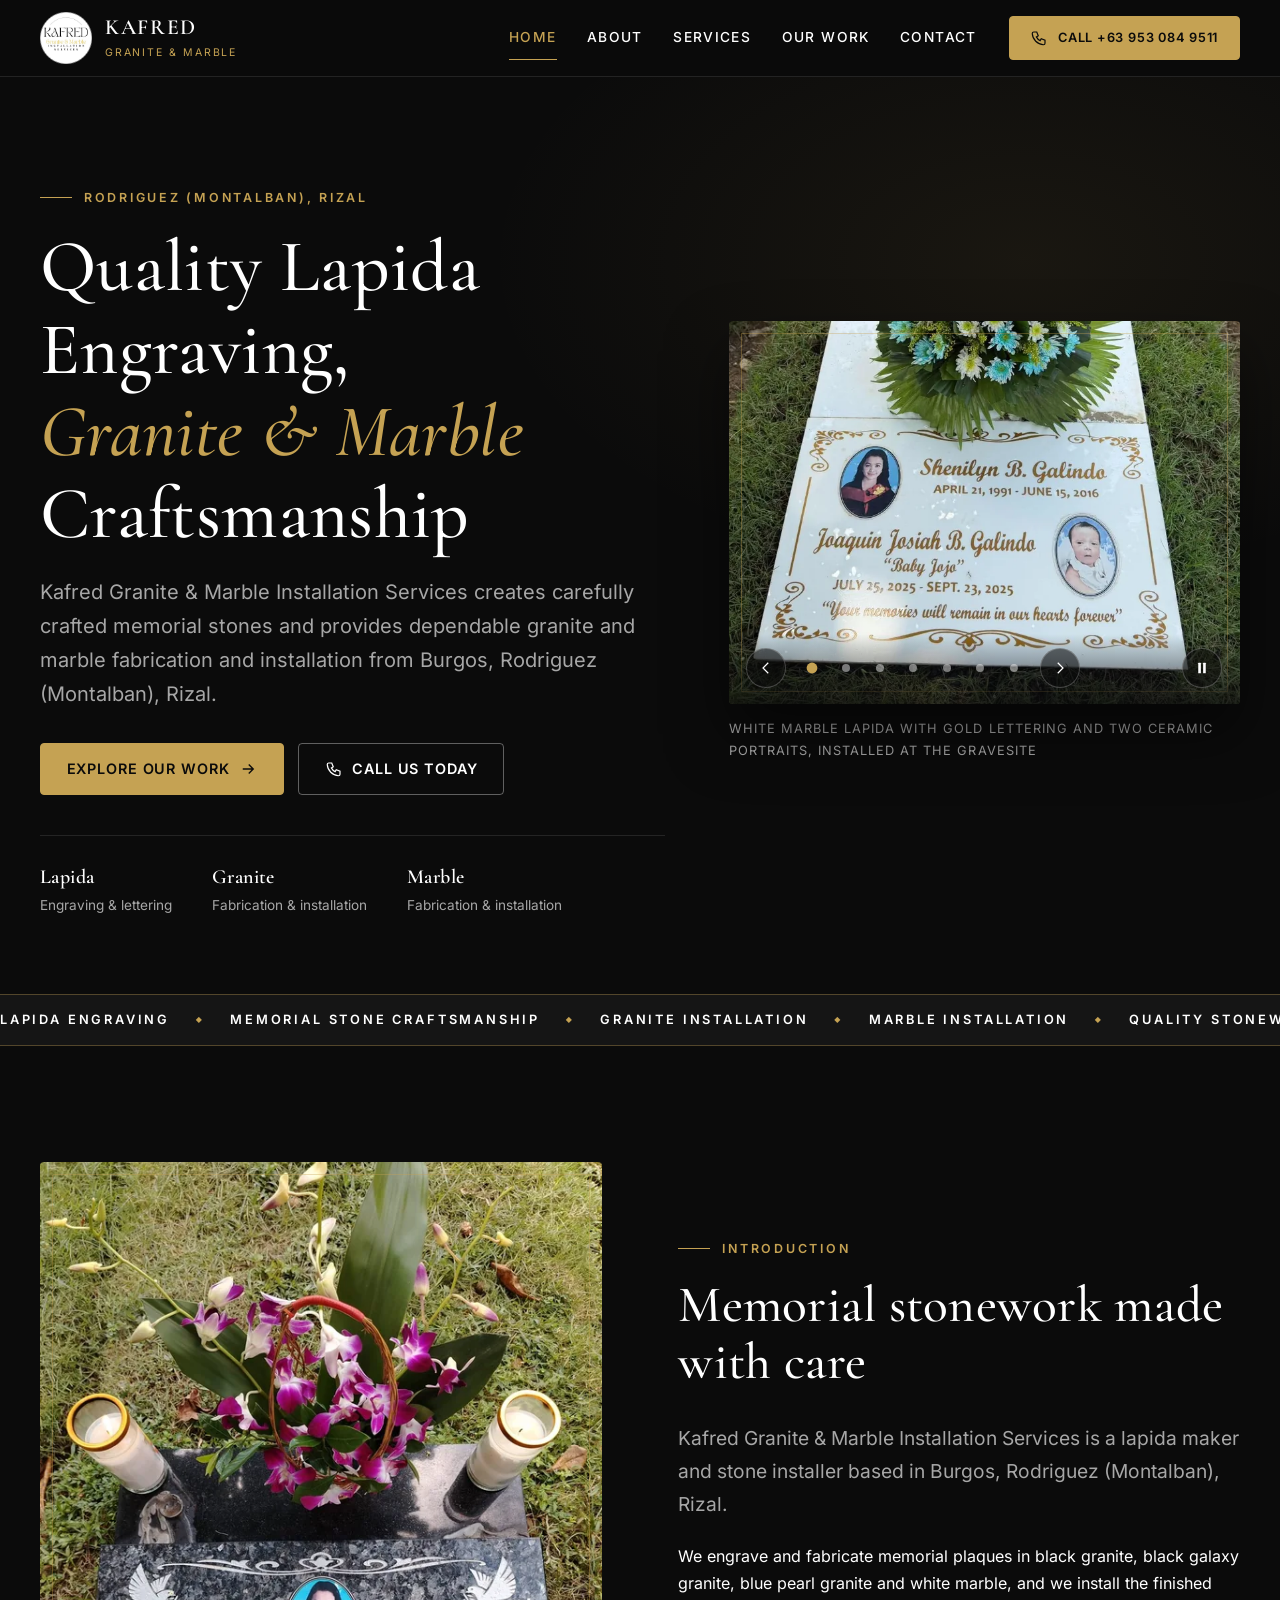
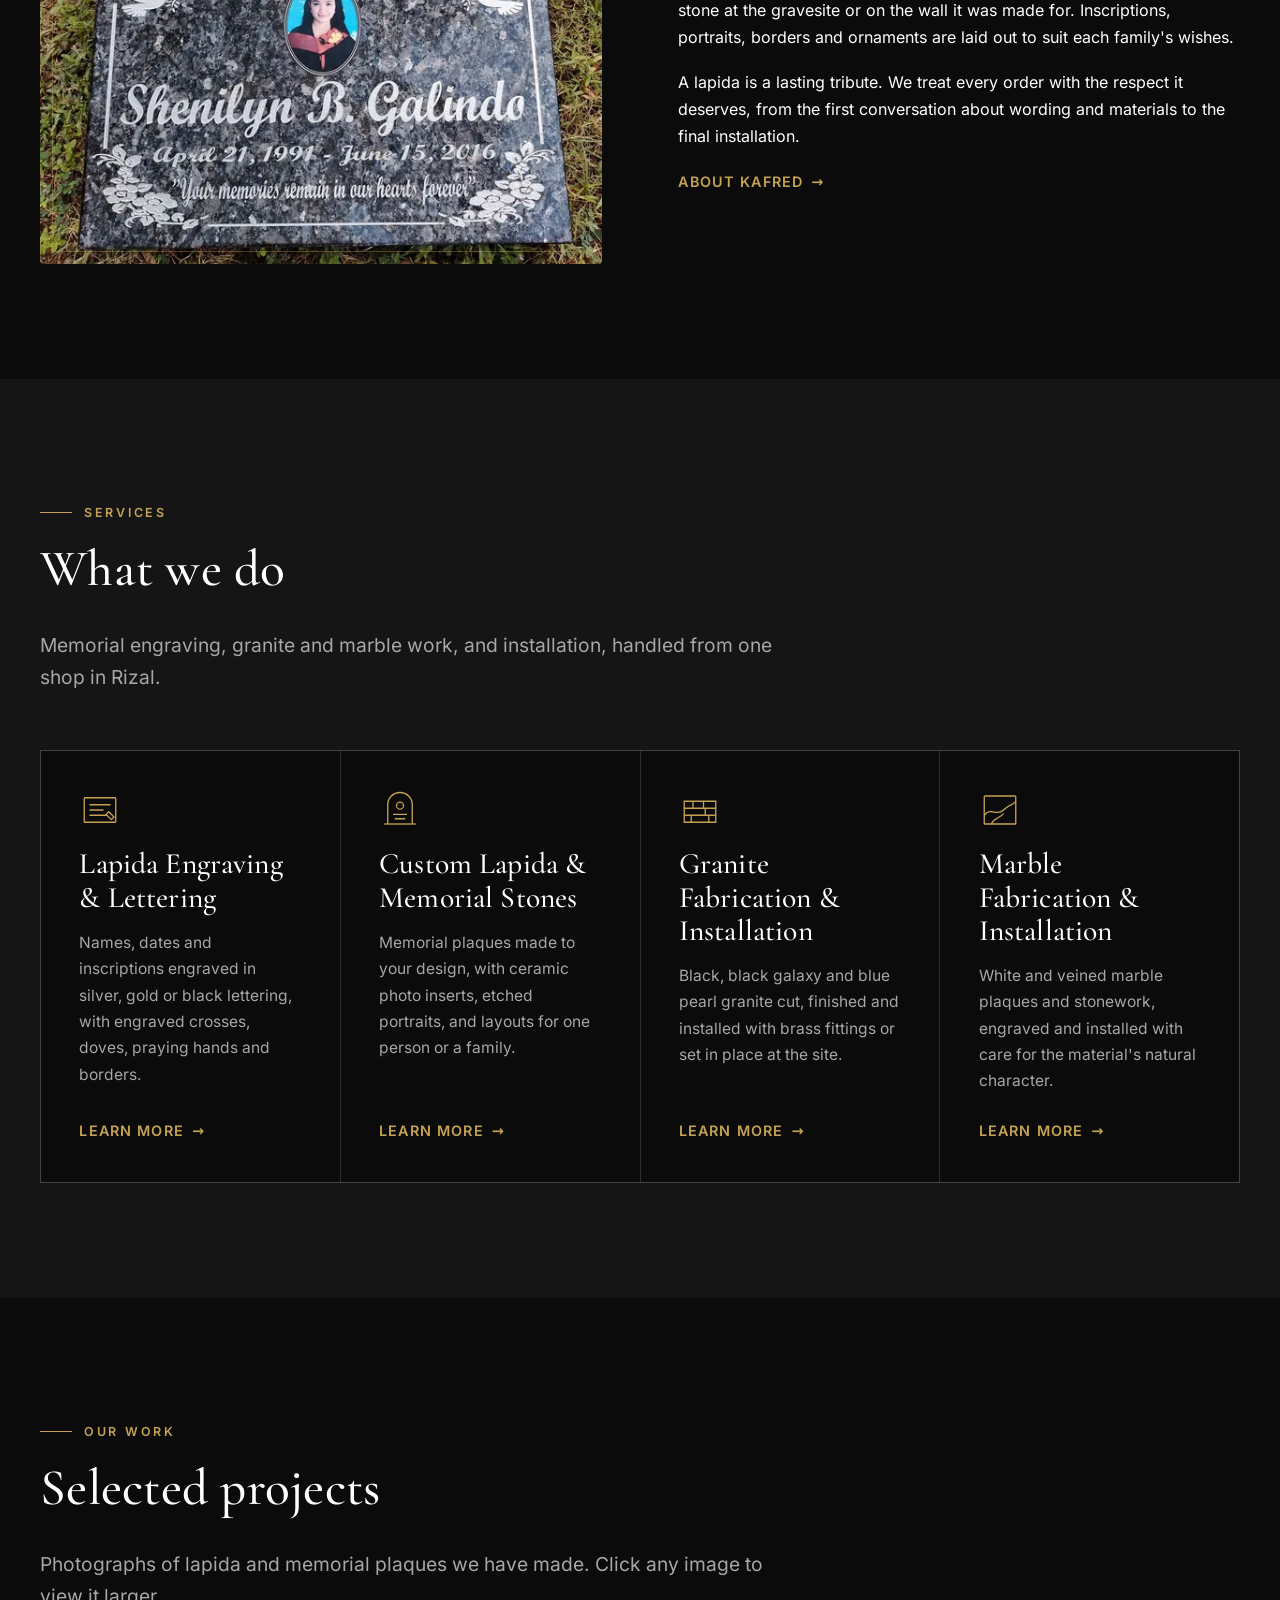
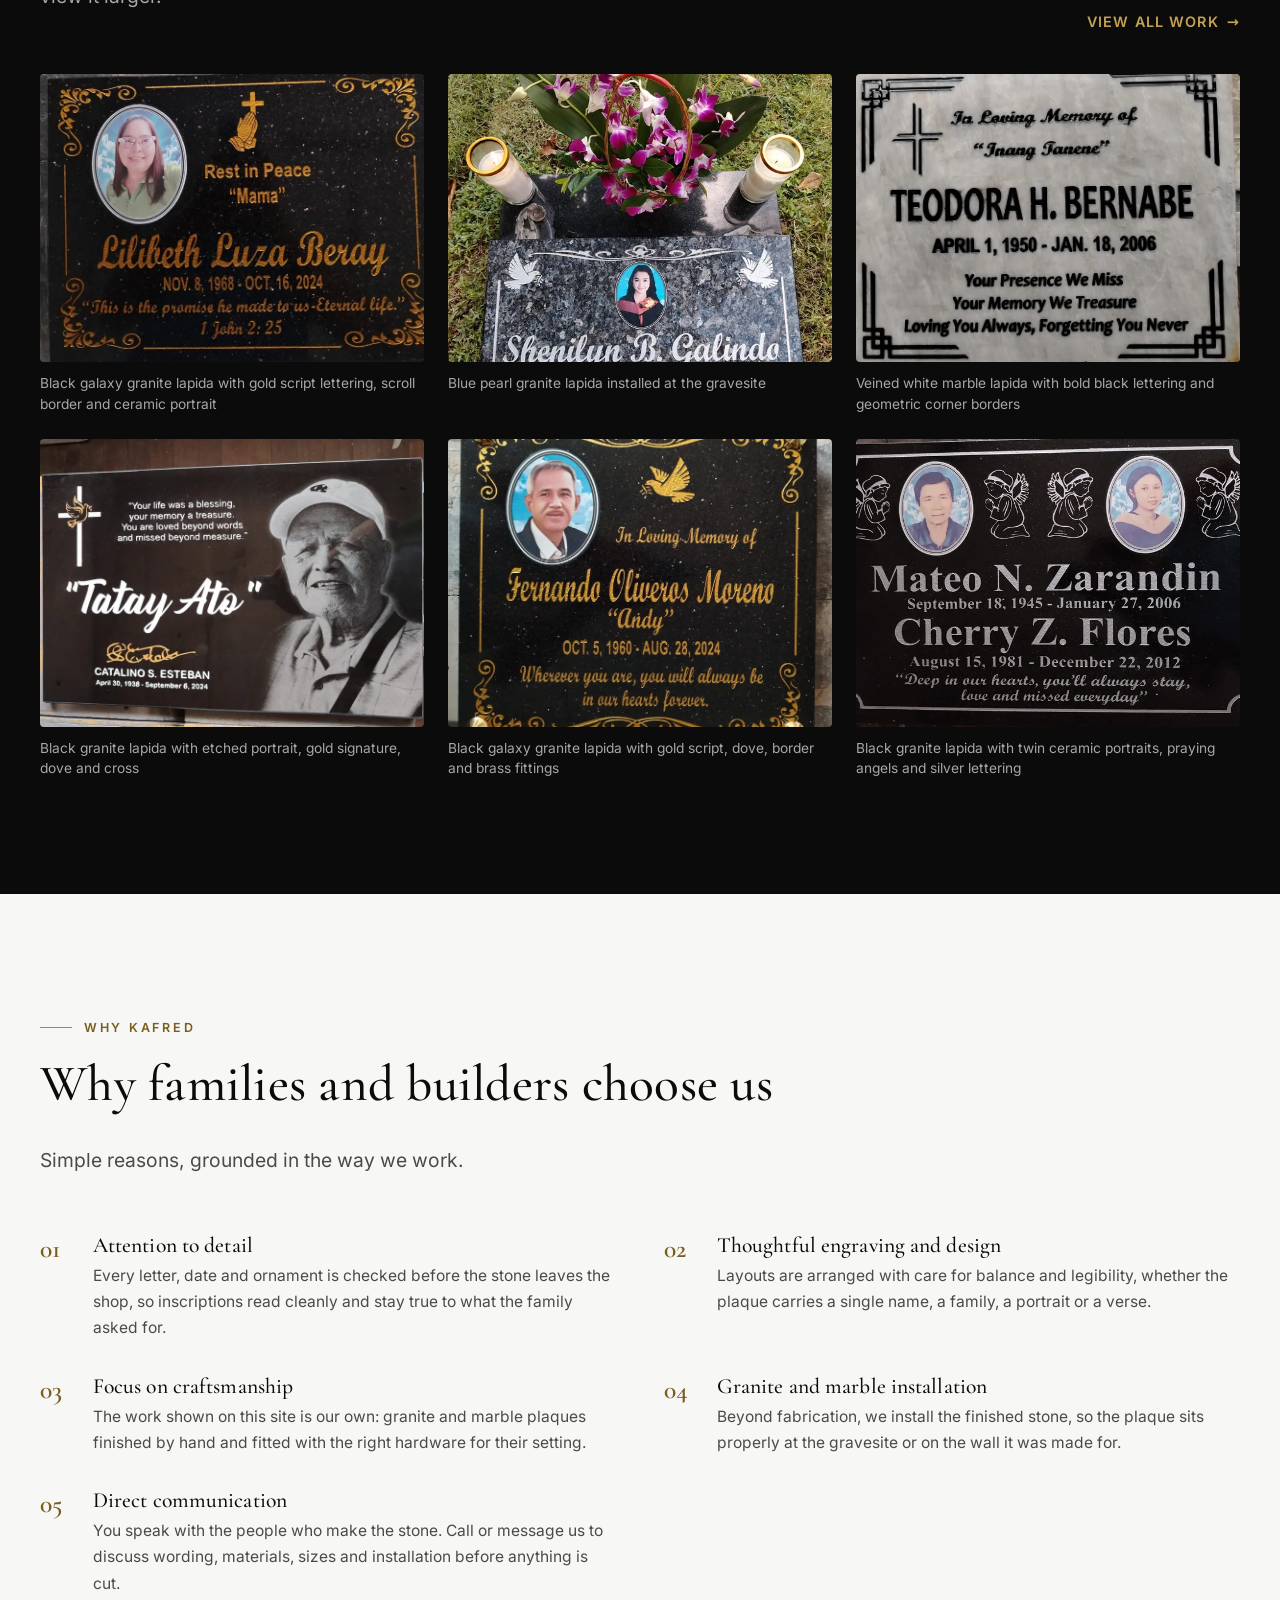
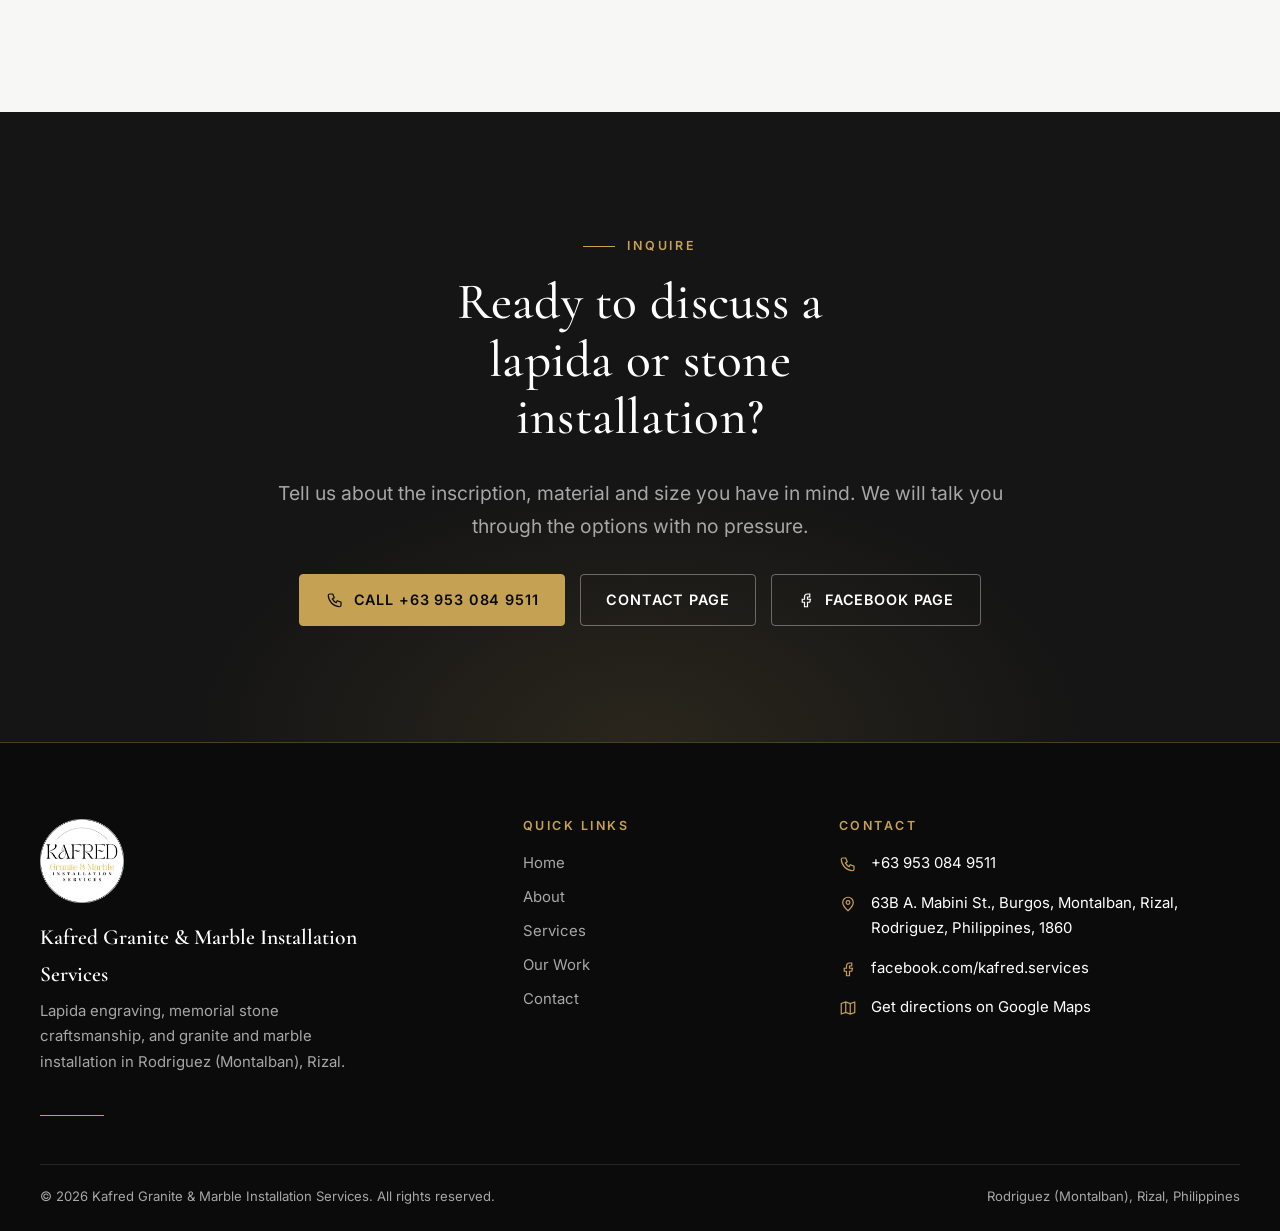
==== commit dff164be: "Add installed white marble lapida as the first hero slide - New photo cropped to the hero's 4:3 fram" ====
--- a/index.html
+++ b/index.html
@@ -28,7 +28,7 @@
   <link rel="apple-touch-icon" sizes="180x180" href="assets/icons/favicon-180.png">
   <link rel="preload" as="font" type="font/woff2" href="assets/fonts/CormorantGaramond-Variable.woff2" crossorigin>
   <link rel="preload" as="font" type="font/woff2" href="assets/fonts/Inter-Variable.woff2" crossorigin>
-  <link rel="preload" as="image" href="assets/images/projects/lapida-black-galaxy-granite-gold-lettering-brass-fittings-800.webp" imagesrcset="assets/images/projects/lapida-black-galaxy-granite-gold-lettering-brass-fittings-800.webp 800w, assets/images/projects/lapida-black-galaxy-granite-gold-lettering-brass-fittings-1600.webp 1600w" imagesizes="(min-width: 900px) 45vw, 100vw" fetchpriority="high">
+  <link rel="preload" as="image" href="assets/images/projects/lapida-white-marble-gold-lettering-two-portraits-installed-800.webp" imagesrcset="assets/images/projects/lapida-white-marble-gold-lettering-two-portraits-installed-800.webp 800w, assets/images/projects/lapida-white-marble-gold-lettering-two-portraits-installed-1125.webp 1125w" imagesizes="(min-width: 900px) 45vw, 100vw" fetchpriority="high">
   <link rel="stylesheet" href="assets/css/style.css">
   <script type="application/ld+json">
 {
@@ -117,22 +117,25 @@
         <div class="hero__media">
           <section class="hero__frame hero-slides" data-slideshow data-interval="5500" aria-roledescription="carousel" aria-label="Examples of our work">
             <div class="hero-slides__track">
-              <figure class="hero-slide is-active" role="group" aria-roledescription="slide" aria-label="Photo 1 of 6" data-caption="Black galaxy granite lapida with gold lettering, rose border and brass standoff fittings">
-                <img src="assets/images/projects/lapida-black-galaxy-granite-gold-lettering-brass-fittings-800.webp" srcset="assets/images/projects/lapida-black-galaxy-granite-gold-lettering-brass-fittings-800.webp 800w, assets/images/projects/lapida-black-galaxy-granite-gold-lettering-brass-fittings-1600.webp 1600w" sizes="(min-width: 900px) 45vw, 100vw" width="800" height="598" fetchpriority="high" decoding="async" alt="Black galaxy granite lapida with gold lettering, rose border and brass standoff fittings">
-              </figure>
-              <figure class="hero-slide" role="group" aria-roledescription="slide" aria-label="Photo 2 of 6" aria-hidden="true" data-caption="Black galaxy granite lapida with gold script lettering, scroll border and ceramic portrait">
+              <figure class="hero-slide is-active" role="group" aria-roledescription="slide" aria-label="Photo 1 of 7" data-caption="White marble lapida with gold lettering and two ceramic portraits, installed at the gravesite">
+                <img src="assets/images/projects/lapida-white-marble-gold-lettering-two-portraits-installed-800.webp" srcset="assets/images/projects/lapida-white-marble-gold-lettering-two-portraits-installed-800.webp 800w, assets/images/projects/lapida-white-marble-gold-lettering-two-portraits-installed-1125.webp 1125w" sizes="(min-width: 900px) 45vw, 100vw" width="800" height="600" fetchpriority="high" decoding="async" alt="White marble lapida with gold lettering and two ceramic portraits, installed at a gravesite with a basket of flowers">
+              </figure>
+              <figure class="hero-slide" role="group" aria-roledescription="slide" aria-label="Photo 2 of 7" aria-hidden="true" data-caption="Black galaxy granite lapida with gold lettering, rose border and brass standoff fittings">
+                <img src="assets/images/projects/lapida-black-galaxy-granite-gold-lettering-brass-fittings-800.webp" srcset="assets/images/projects/lapida-black-galaxy-granite-gold-lettering-brass-fittings-800.webp 800w, assets/images/projects/lapida-black-galaxy-granite-gold-lettering-brass-fittings-1600.webp 1600w" sizes="(min-width: 900px) 45vw, 100vw" width="800" height="598" loading="lazy" decoding="async" alt="Black galaxy granite lapida with gold lettering, rose border and brass standoff fittings">
+              </figure>
+              <figure class="hero-slide" role="group" aria-roledescription="slide" aria-label="Photo 3 of 7" aria-hidden="true" data-caption="Black galaxy granite lapida with gold script lettering, scroll border and ceramic portrait">
                 <img src="assets/images/projects/lapida-black-galaxy-granite-gold-lettering-portrait-800.webp" srcset="assets/images/projects/lapida-black-galaxy-granite-gold-lettering-portrait-800.webp 800w, assets/images/projects/lapida-black-galaxy-granite-gold-lettering-portrait-1600.webp 1600w" sizes="(min-width: 900px) 45vw, 100vw" width="800" height="622" loading="lazy" decoding="async" alt="Black galaxy granite lapida with gold script lettering, gold scroll border and a ceramic portrait">
               </figure>
-              <figure class="hero-slide" role="group" aria-roledescription="slide" aria-label="Photo 3 of 6" aria-hidden="true" data-caption="Black granite lapida with etched portrait, gold signature, dove and cross">
+              <figure class="hero-slide" role="group" aria-roledescription="slide" aria-label="Photo 4 of 7" aria-hidden="true" data-caption="Black granite lapida with etched portrait, gold signature, dove and cross">
                 <img src="assets/images/projects/lapida-black-granite-laser-etched-portrait-signature-800.webp" srcset="assets/images/projects/lapida-black-granite-laser-etched-portrait-signature-800.webp 800w, assets/images/projects/lapida-black-granite-laser-etched-portrait-signature-1600.webp 1600w" sizes="(min-width: 900px) 45vw, 100vw" width="800" height="600" loading="lazy" decoding="async" alt="Black granite lapida with a laser-etched portrait, an engraved signature in gold, and dove and cross details">
               </figure>
-              <figure class="hero-slide" role="group" aria-roledescription="slide" aria-label="Photo 4 of 6" aria-hidden="true" data-caption="Veined white marble lapida with bold black lettering and geometric corner borders">
+              <figure class="hero-slide" role="group" aria-roledescription="slide" aria-label="Photo 5 of 7" aria-hidden="true" data-caption="Veined white marble lapida with bold black lettering and geometric corner borders">
                 <img src="assets/images/projects/lapida-white-marble-black-lettering-veined-800.webp" srcset="assets/images/projects/lapida-white-marble-black-lettering-veined-800.webp 800w, assets/images/projects/lapida-white-marble-black-lettering-veined-1600.webp 1600w" sizes="(min-width: 900px) 45vw, 100vw" width="800" height="658" loading="lazy" decoding="async" alt="White veined marble lapida with bold black engraved lettering and geometric corner borders">
               </figure>
-              <figure class="hero-slide" role="group" aria-roledescription="slide" aria-label="Photo 5 of 6" aria-hidden="true" data-caption="Black granite family lapida with two ceramic portraits and silver script lettering">
+              <figure class="hero-slide" role="group" aria-roledescription="slide" aria-label="Photo 6 of 7" aria-hidden="true" data-caption="Black granite family lapida with two ceramic portraits and silver script lettering">
                 <img src="assets/images/projects/lapida-black-granite-two-portraits-script-lettering-800.webp" srcset="assets/images/projects/lapida-black-granite-two-portraits-script-lettering-800.webp 800w, assets/images/projects/lapida-black-granite-two-portraits-script-lettering-1600.webp 1600w" sizes="(min-width: 900px) 45vw, 100vw" width="800" height="600" loading="lazy" decoding="async" alt="Black granite lapida with two oval ceramic portraits and silver script lettering for a family memorial">
               </figure>
-              <figure class="hero-slide" role="group" aria-roledescription="slide" aria-label="Photo 6 of 6" aria-hidden="true" data-caption="Black granite lapida with gold border, silver script, cross and praying hands">
+              <figure class="hero-slide" role="group" aria-roledescription="slide" aria-label="Photo 7 of 7" aria-hidden="true" data-caption="Black granite lapida with gold border, silver script, cross and praying hands">
                 <img src="assets/images/projects/lapida-black-granite-gold-border-silver-script-800.webp" srcset="assets/images/projects/lapida-black-granite-gold-border-silver-script-800.webp 800w, assets/images/projects/lapida-black-granite-gold-border-silver-script-1600.webp 1600w" sizes="(min-width: 900px) 45vw, 100vw" width="800" height="600" loading="lazy" decoding="async" alt="Black granite lapida with a gold border, silver script lettering, engraved cross and praying hands">
               </figure>
             </div>
@@ -147,6 +150,7 @@
                 <button type="button" class="hero-slides__dot" data-slide-to="3" aria-label="Show photo 4"></button>
                 <button type="button" class="hero-slides__dot" data-slide-to="4" aria-label="Show photo 5"></button>
                 <button type="button" class="hero-slides__dot" data-slide-to="5" aria-label="Show photo 6"></button>
+                <button type="button" class="hero-slides__dot" data-slide-to="6" aria-label="Show photo 7"></button>
               </div>
               <button type="button" class="hero-slides__btn" data-slide-next aria-label="Next photo">
                 <svg viewBox="0 0 24 24" fill="none" stroke="currentColor" stroke-width="1.6" aria-hidden="true"><path d="M9 5l7 7-7 7"/></svg>
@@ -157,7 +161,7 @@
               </button>
             </div>
           </section>
-          <p class="hero__caption" data-slide-caption aria-live="polite">Black galaxy granite lapida with gold lettering, rose border and brass standoff fittings</p>
+          <p class="hero__caption" data-slide-caption aria-live="polite">White marble lapida with gold lettering and two ceramic portraits, installed at the gravesite</p>
         </div>
       </div>
     </section>
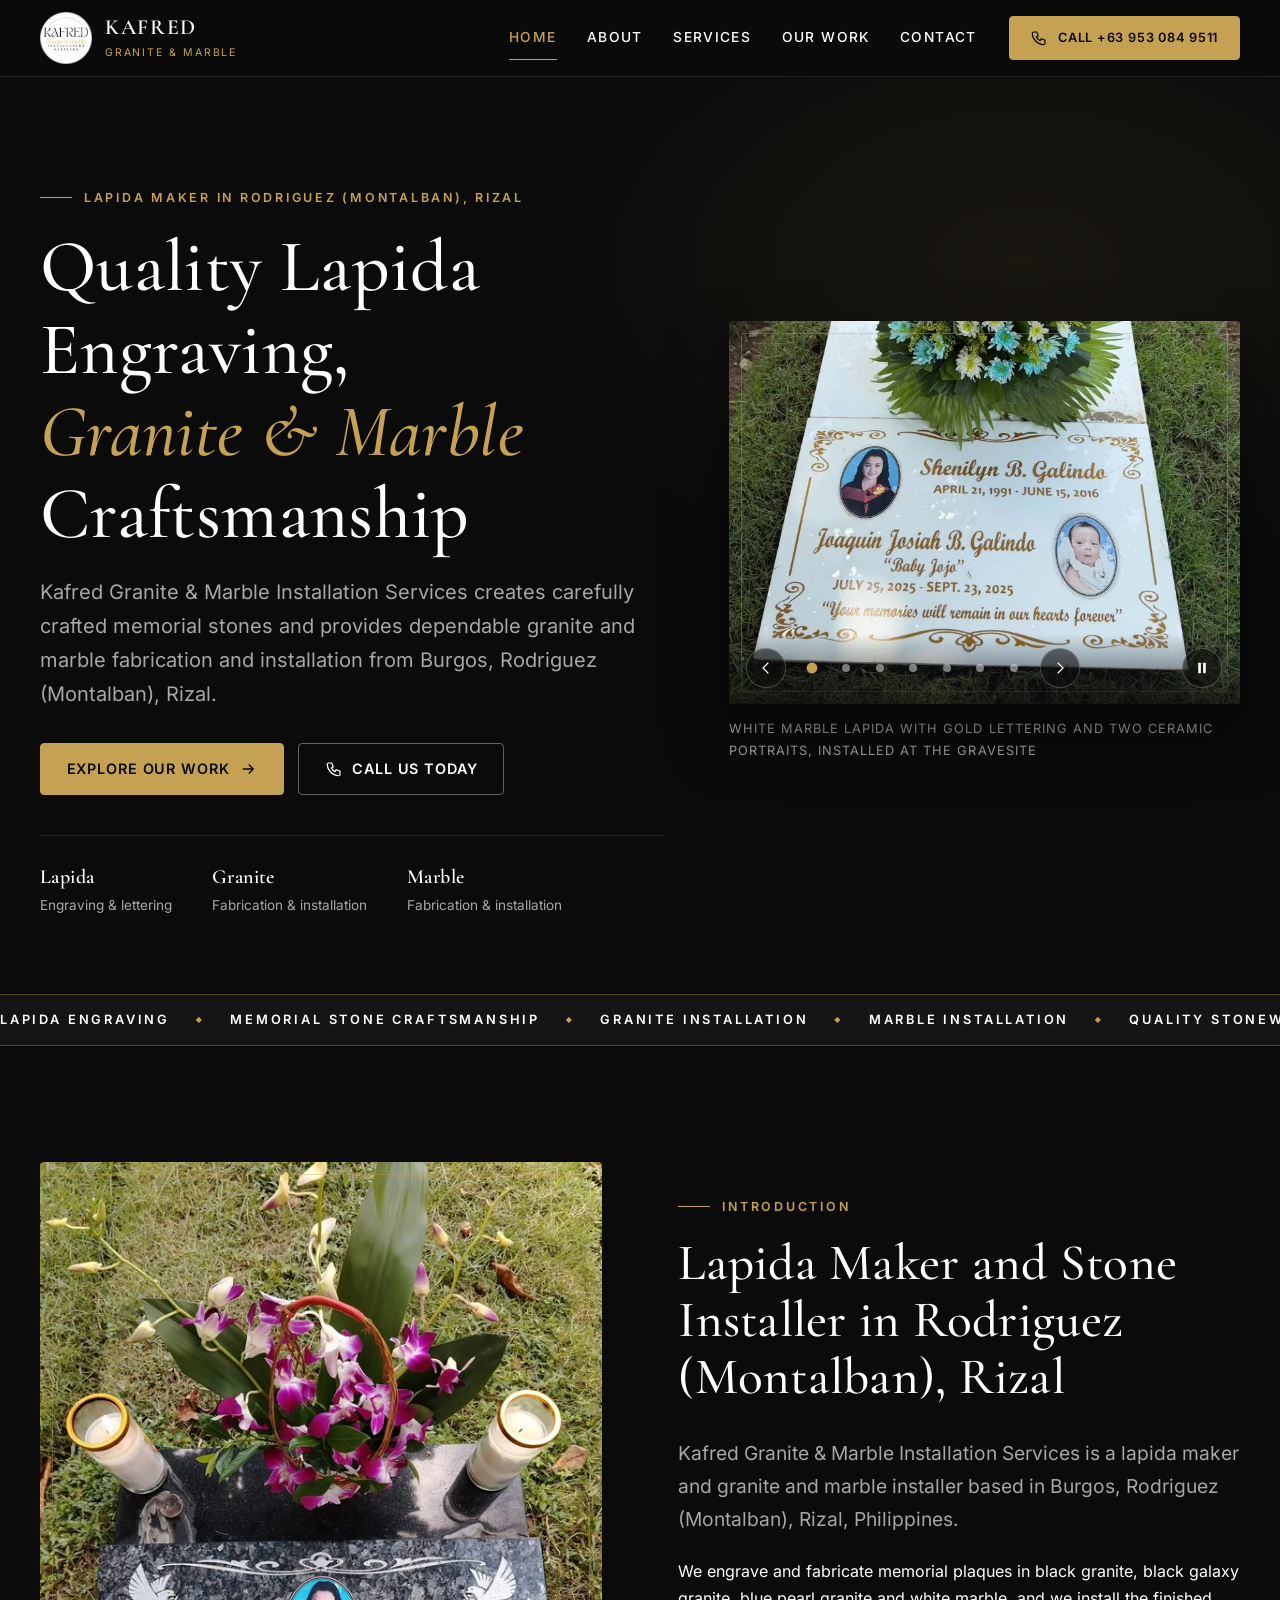
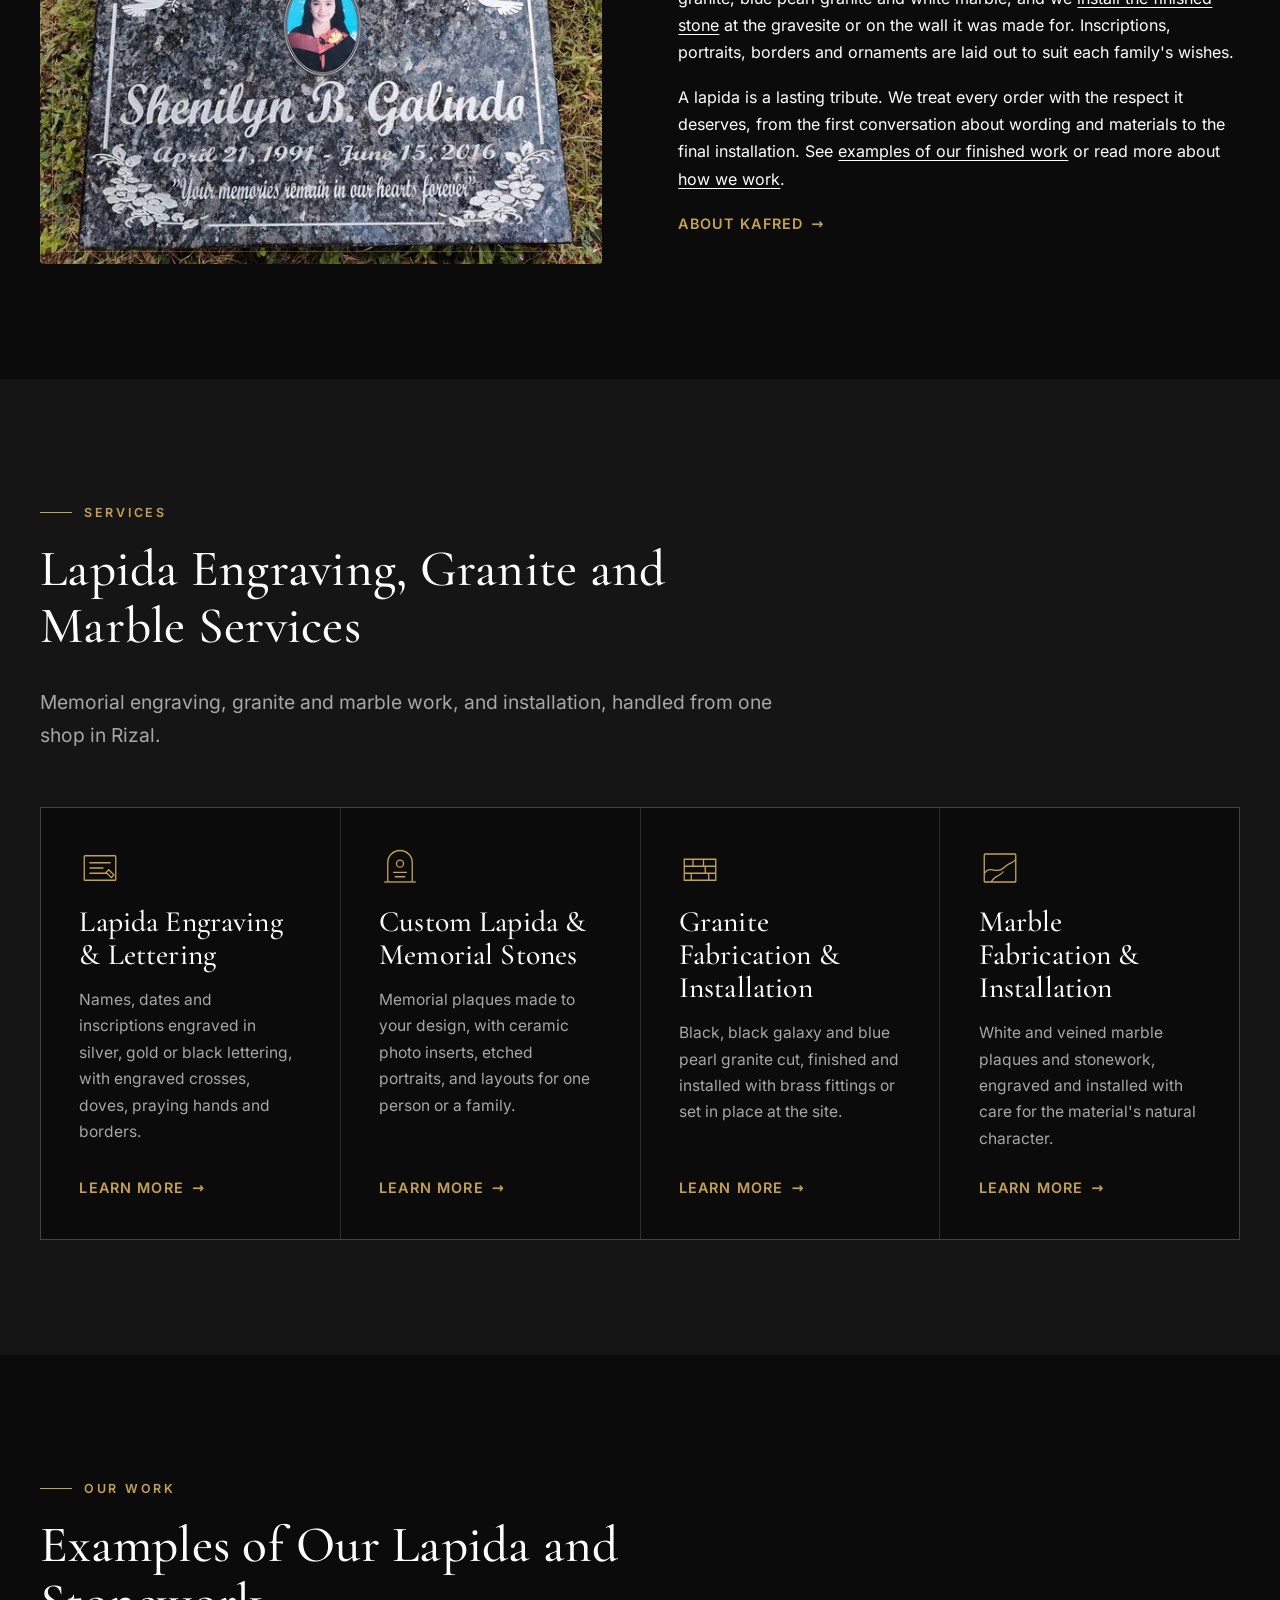
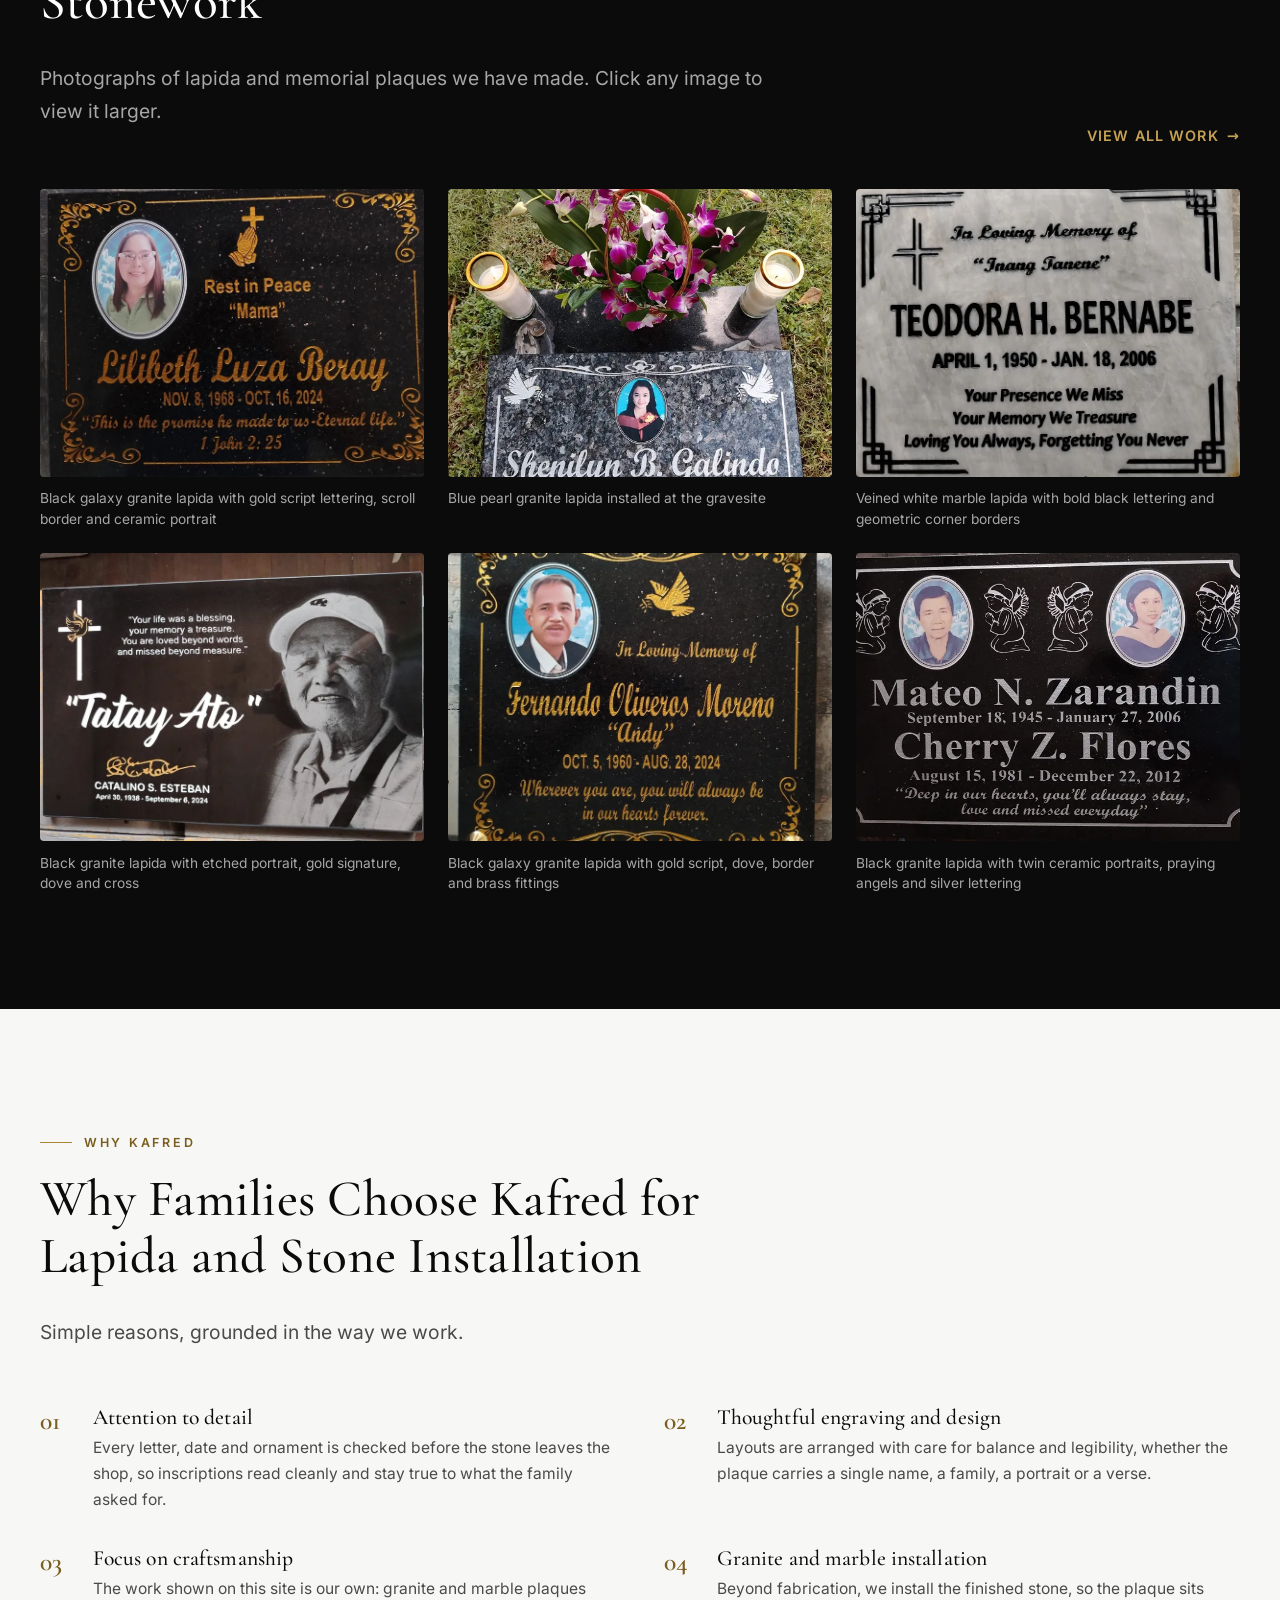
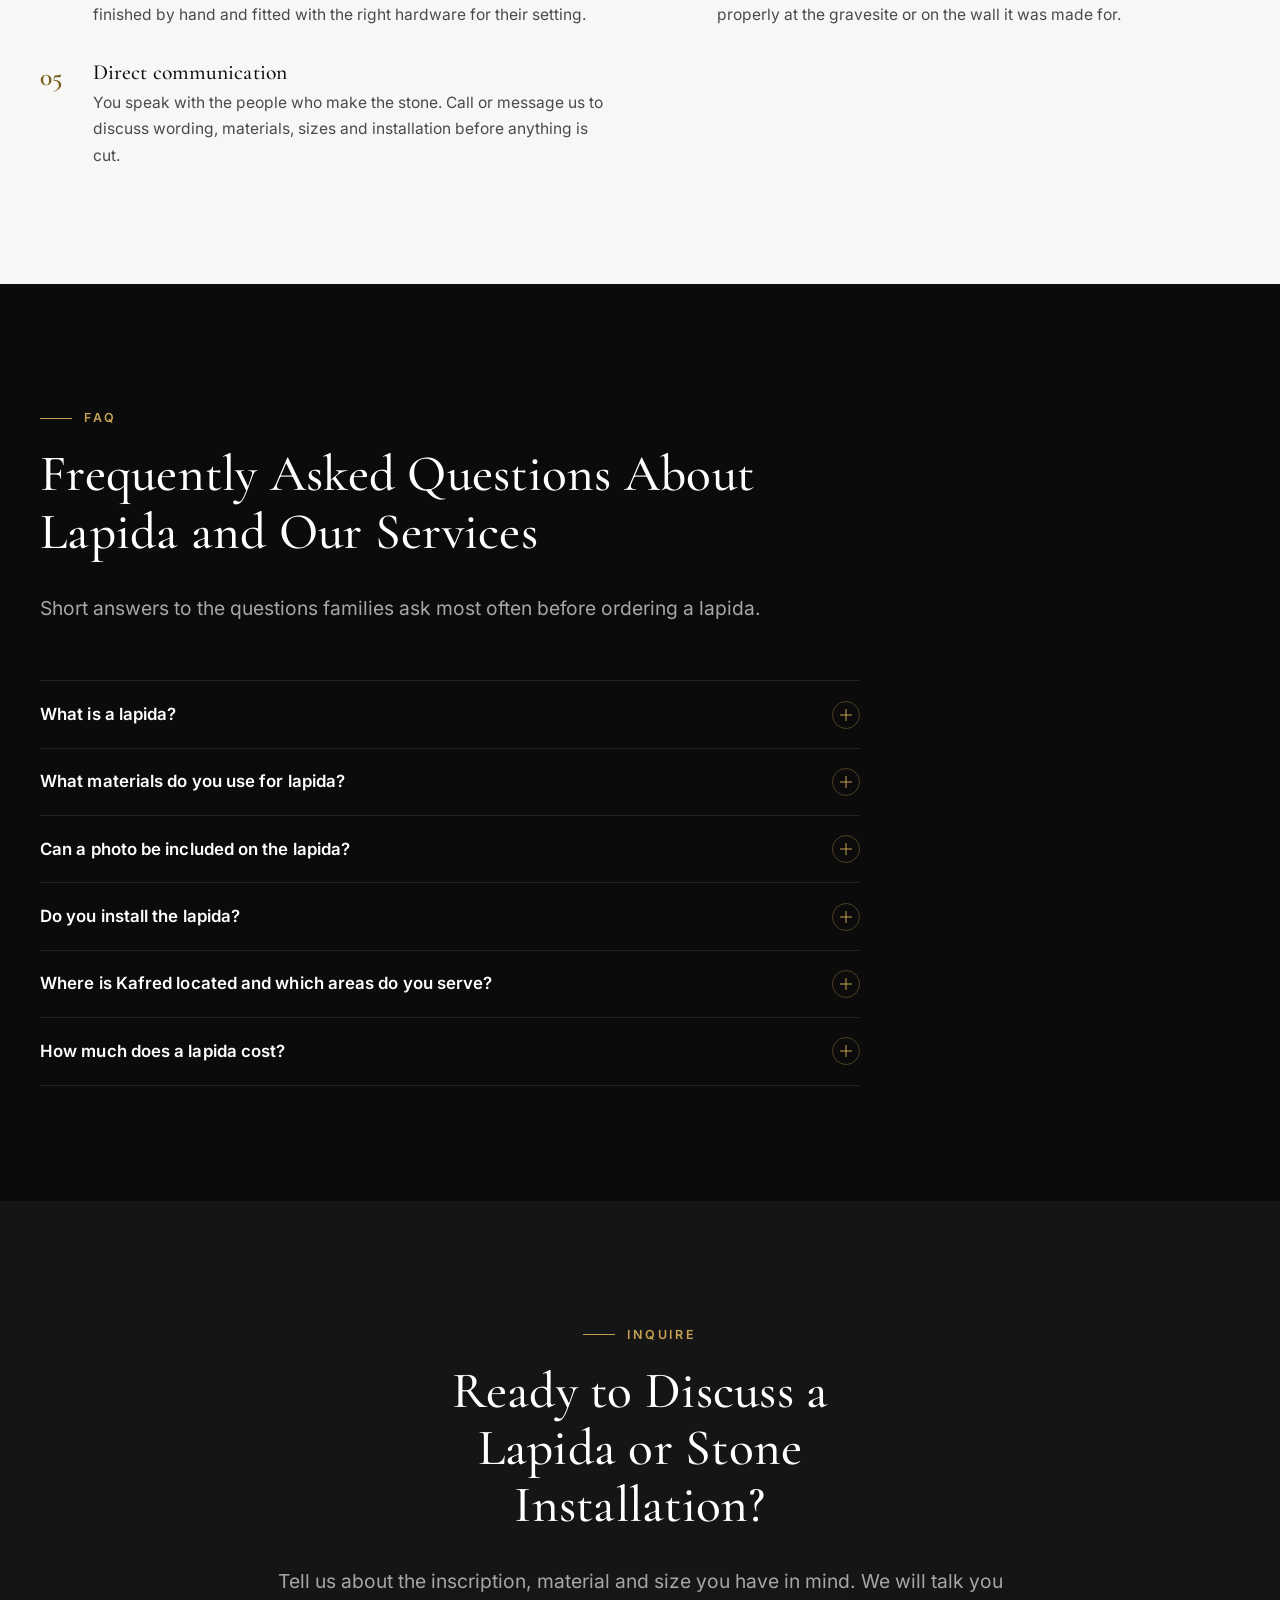
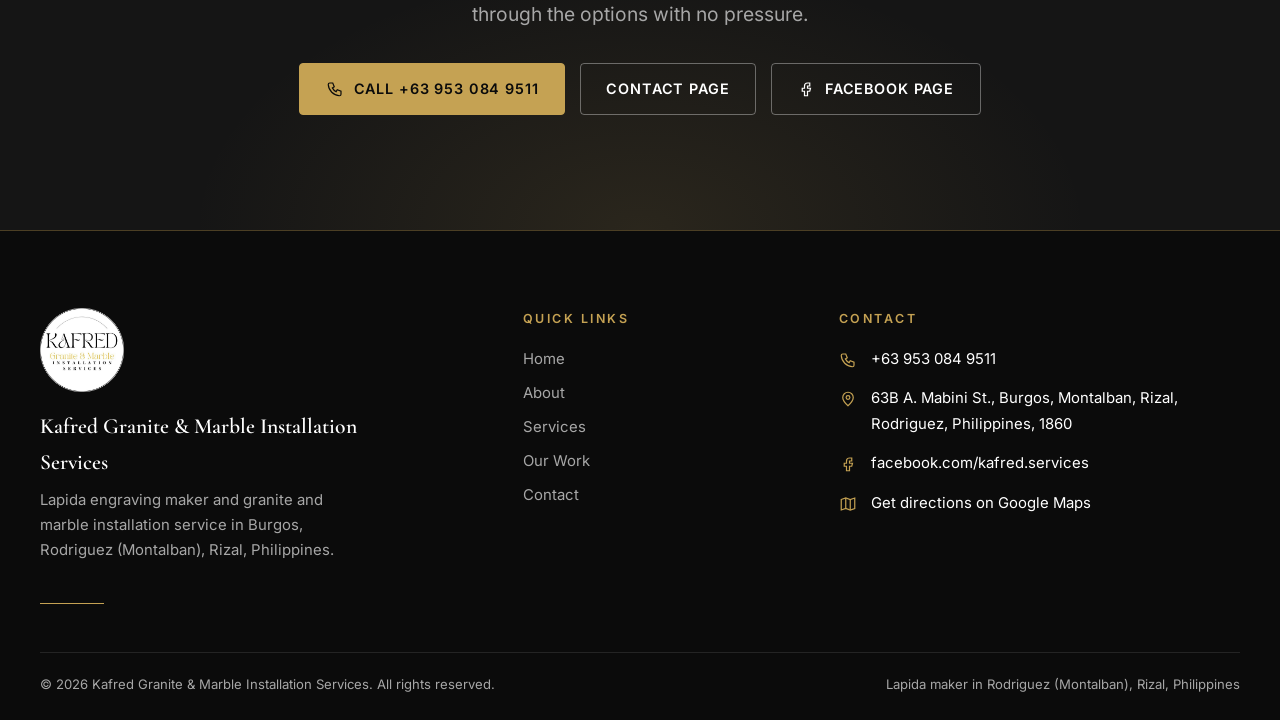
==== commit 8f8cb36b: "SEO, GEO and AEO pass; switch production domain to kafredlapida.com Content and structure - Clean H1" ====
--- a/index.html
+++ b/index.html
@@ -3,29 +3,39 @@
 <head>
   <meta charset="UTF-8">
   <meta name="viewport" content="width=device-width, initial-scale=1">
-  <title>Kafred Granite &amp; Marble Installation Services | Lapida Engraving in Rizal</title>
-  <meta name="description" content="Lapida engraving, memorial stone craftsmanship, and granite and marble fabrication and installation in Rodriguez (Montalban), Rizal. Call +63 953 084 9511 or message us on Facebook.">
-  <link rel="canonical" href="https://aririkushimeikito.github.io/kafred/">
-  <meta name="robots" content="index, follow">
+  <title>Lapida Engraving in Rizal | Kafred Granite &amp; Marble</title>
+  <meta name="description" content="Engraved lapida (memorial plaques) in granite and marble, made and installed by Kafred in Rodriguez (Montalban), Rizal. Call +63 953 084 9511 for a quotation.">
+  <link rel="canonical" href="https://kafredlapida.com/">
+  <link rel="alternate" hreflang="en-PH" href="https://kafredlapida.com/">
+  <link rel="alternate" hreflang="x-default" href="https://kafredlapida.com/">
+  <meta name="robots" content="index, follow, max-image-preview:large, max-snippet:-1, max-video-preview:-1">
   <meta name="theme-color" content="#0B0B0B">
+  <meta name="color-scheme" content="dark">
   <meta name="author" content="Kafred Granite & Marble Installation Services">
+  <meta name="application-name" content="Kafred">
+  <meta name="apple-mobile-web-app-title" content="Kafred">
+  <meta name="geo.region" content="PH-RIZ">
+  <meta name="geo.placename" content="Rodriguez (Montalban), Rizal, Philippines">
   <meta property="og:type" content="website">
   <meta property="og:site_name" content="Kafred Granite & Marble Installation Services">
-  <meta property="og:title" content="Kafred Granite &amp; Marble Installation Services | Lapida Engraving in Rizal">
-  <meta property="og:description" content="Lapida engraving, memorial stone craftsmanship, and granite and marble fabrication and installation in Rodriguez (Montalban), Rizal. Call +63 953 084 9511 or message us on Facebook.">
-  <meta property="og:url" content="https://aririkushimeikito.github.io/kafred/">
-  <meta property="og:image" content="https://aririkushimeikito.github.io/kafred/assets/images/og-image.jpg">
+  <meta property="og:title" content="Lapida Engraving in Rizal | Kafred Granite &amp; Marble">
+  <meta property="og:description" content="Engraved lapida (memorial plaques) in granite and marble, made and installed by Kafred in Rodriguez (Montalban), Rizal. Call +63 953 084 9511 for a quotation.">
+  <meta property="og:url" content="https://kafredlapida.com/">
+  <meta property="og:image" content="https://kafredlapida.com/assets/images/og-image.jpg">
   <meta property="og:image:width" content="1200">
   <meta property="og:image:height" content="630">
+  <meta property="og:image:alt" content="Kafred Granite &amp; Marble Installation Services logo">
   <meta property="og:locale" content="en_PH">
   <meta name="twitter:card" content="summary_large_image">
-  <meta name="twitter:title" content="Kafred Granite &amp; Marble Installation Services | Lapida Engraving in Rizal">
-  <meta name="twitter:description" content="Lapida engraving, memorial stone craftsmanship, and granite and marble fabrication and installation in Rodriguez (Montalban), Rizal. Call +63 953 084 9511 or message us on Facebook.">
-  <meta name="twitter:image" content="https://aririkushimeikito.github.io/kafred/assets/images/og-image.jpg">
+  <meta name="twitter:title" content="Lapida Engraving in Rizal | Kafred Granite &amp; Marble">
+  <meta name="twitter:description" content="Engraved lapida (memorial plaques) in granite and marble, made and installed by Kafred in Rodriguez (Montalban), Rizal. Call +63 953 084 9511 for a quotation.">
+  <meta name="twitter:image" content="https://kafredlapida.com/assets/images/og-image.jpg">
+  <meta name="twitter:image:alt" content="Kafred Granite &amp; Marble Installation Services logo">
   <link rel="icon" href="favicon.ico" sizes="any">
   <link rel="icon" type="image/png" sizes="32x32" href="assets/icons/favicon-32.png">
   <link rel="icon" type="image/png" sizes="192x192" href="assets/icons/favicon-192.png">
   <link rel="apple-touch-icon" sizes="180x180" href="assets/icons/favicon-180.png">
+  <link rel="manifest" href="site.webmanifest">
   <link rel="preload" as="font" type="font/woff2" href="assets/fonts/CormorantGaramond-Variable.woff2" crossorigin>
   <link rel="preload" as="font" type="font/woff2" href="assets/fonts/Inter-Variable.woff2" crossorigin>
   <link rel="preload" as="image" href="assets/images/projects/lapida-white-marble-gold-lettering-two-portraits-installed-800.webp" imagesrcset="assets/images/projects/lapida-white-marble-gold-lettering-two-portraits-installed-800.webp 800w, assets/images/projects/lapida-white-marble-gold-lettering-two-portraits-installed-1125.webp 1125w" imagesizes="(min-width: 900px) 45vw, 100vw" fetchpriority="high">
@@ -36,13 +46,20 @@
   "@graph": [
     {
       "@type": "LocalBusiness",
-      "@id": "https://aririkushimeikito.github.io/kafred/#business",
+      "@id": "https://kafredlapida.com/#business",
       "name": "Kafred Granite & Marble Installation Services",
-      "description": "Lapida engraving, memorial stone craftsmanship, and granite and marble fabrication and installation services in Rodriguez (Montalban), Rizal, Philippines.",
-      "url": "https://aririkushimeikito.github.io/kafred/",
+      "alternateName": "Kafred",
+      "description": "Lapida (memorial plaque) engraving maker and granite and marble fabrication and installation service in Burgos, Rodriguez (Montalban), Rizal, Philippines.",
+      "url": "https://kafredlapida.com/",
       "telephone": "+639530849511",
-      "image": "https://aririkushimeikito.github.io/kafred/assets/images/og-image.jpg",
-      "logo": "https://aririkushimeikito.github.io/kafred/assets/images/logo.png",
+      "image": [
+        "https://kafredlapida.com/assets/images/og-image.jpg",
+        "https://kafredlapida.com/assets/images/projects/lapida-white-marble-gold-lettering-two-portraits-installed-1600.webp",
+        "https://kafredlapida.com/assets/images/projects/lapida-black-galaxy-granite-gold-lettering-brass-fittings-1600.webp",
+        "https://kafredlapida.com/assets/images/projects/lapida-black-galaxy-granite-gold-lettering-portrait-1600.webp",
+        "https://kafredlapida.com/assets/images/projects/lapida-white-marble-black-lettering-veined-1600.webp"
+      ],
+      "logo": "https://kafredlapida.com/assets/images/logo.png",
       "address": {
         "@type": "PostalAddress",
         "streetAddress": "63B A. Mabini St., Burgos",
@@ -51,31 +68,183 @@
         "postalCode": "1860",
         "addressCountry": "PH"
       },
+      "areaServed": [
+        {
+          "@type": "City",
+          "name": "Rodriguez (Montalban)"
+        },
+        {
+          "@type": "AdministrativeArea",
+          "name": "Rizal"
+        }
+      ],
+      "contactPoint": {
+        "@type": "ContactPoint",
+        "telephone": "+639530849511",
+        "contactType": "customer service",
+        "url": "https://kafredlapida.com/contact/"
+      },
       "hasMap": "https://maps.app.goo.gl/MZECwJ6J6NqyNUKT8",
       "sameAs": [
         "https://www.facebook.com/kafred.services"
-      ]
+      ],
+      "knowsAbout": [
+        "Lapida engraving",
+        "Memorial plaques",
+        "Gravestone lettering",
+        "Granite fabrication",
+        "Granite installation",
+        "Marble fabrication",
+        "Marble installation",
+        "Laser-etched portraits on granite",
+        "Ceramic photo inserts",
+        "Pet memorial plaques"
+      ],
+      "hasOfferCatalog": {
+        "@type": "OfferCatalog",
+        "name": "Lapida, granite and marble services",
+        "itemListElement": [
+          {
+            "@type": "Offer",
+            "itemOffered": {
+              "@id": "https://kafredlapida.com/services/#lapida-engraving-service"
+            }
+          },
+          {
+            "@type": "Offer",
+            "itemOffered": {
+              "@id": "https://kafredlapida.com/services/#custom-lapida-service"
+            }
+          },
+          {
+            "@type": "Offer",
+            "itemOffered": {
+              "@id": "https://kafredlapida.com/services/#granite-service"
+            }
+          },
+          {
+            "@type": "Offer",
+            "itemOffered": {
+              "@id": "https://kafredlapida.com/services/#marble-service"
+            }
+          },
+          {
+            "@type": "Offer",
+            "itemOffered": {
+              "@id": "https://kafredlapida.com/services/#other-stonework-service"
+            }
+          }
+        ]
+      }
     },
     {
       "@type": "WebSite",
-      "@id": "https://aririkushimeikito.github.io/kafred/#website",
-      "url": "https://aririkushimeikito.github.io/kafred/",
+      "@id": "https://kafredlapida.com/#website",
+      "url": "https://kafredlapida.com/",
       "name": "Kafred Granite & Marble Installation Services",
+      "alternateName": "Kafred",
+      "description": "Official website of Kafred Granite & Marble Installation Services, lapida maker and stone installer in Rodriguez (Montalban), Rizal.",
       "publisher": {
-        "@id": "https://aririkushimeikito.github.io/kafred/#business"
+        "@id": "https://kafredlapida.com/#business"
       },
       "inLanguage": "en-PH"
+    },
+    {
+      "@type": "WebPage",
+      "@id": "https://kafredlapida.com/#webpage",
+      "url": "https://kafredlapida.com/",
+      "name": "Lapida Engraving in Rizal | Kafred Granite & Marble",
+      "headline": "Lapida Engraving in Rizal | Kafred Granite & Marble",
+      "description": "Engraved lapida (memorial plaques) in granite and marble, made and installed by Kafred in Rodriguez (Montalban), Rizal. Call +63 953 084 9511 for a quotation.",
+      "inLanguage": "en-PH",
+      "isPartOf": {
+        "@id": "https://kafredlapida.com/#website"
+      },
+      "about": {
+        "@id": "https://kafredlapida.com/#business"
+      },
+      "datePublished": "2026-10-14",
+      "dateModified": "2026-10-14",
+      "primaryImageOfPage": {
+        "@type": "ImageObject",
+        "contentUrl": "https://kafredlapida.com/assets/images/projects/lapida-white-marble-gold-lettering-two-portraits-installed-1125.webp",
+        "url": "https://kafredlapida.com/assets/images/projects/lapida-white-marble-gold-lettering-two-portraits-installed-1125.webp",
+        "width": 1125,
+        "height": 844
+      },
+      "speakable": {
+        "@type": "SpeakableSpecification",
+        "cssSelector": [
+          "#page-title",
+          ".hero__lede",
+          ".intro-summary"
+        ]
+      }
+    },
+    {
+      "@type": "FAQPage",
+      "@id": "https://kafredlapida.com/#faq",
+      "mainEntity": [
+        {
+          "@type": "Question",
+          "name": "What is a lapida?",
+          "acceptedAnswer": {
+            "@type": "Answer",
+            "text": "A lapida is a memorial plaque or gravestone marker, usually made of granite or marble, engraved with the name, dates and a short message for a loved one. Kafred makes lapida in Rodriguez (Montalban), Rizal."
+          }
+        },
+        {
+          "@type": "Question",
+          "name": "What materials do you use for lapida?",
+          "acceptedAnswer": {
+            "@type": "Answer",
+            "text": "We work in black granite, black galaxy granite, blue pearl granite and white marble, including veined marble. Lettering can be finished in silver, gold, white or black."
+          }
+        },
+        {
+          "@type": "Question",
+          "name": "Can a photo be included on the lapida?",
+          "acceptedAnswer": {
+            "@type": "Answer",
+            "text": "Yes. We can add an oval ceramic photo insert or a laser-etched portrait taken from a photograph you provide."
+          }
+        },
+        {
+          "@type": "Question",
+          "name": "Do you install the lapida?",
+          "acceptedAnswer": {
+            "@type": "Answer",
+            "text": "Yes. Kafred fabricates the stone and installs it, either mounted with brass standoff fittings or set in place at the gravesite."
+          }
+        },
+        {
+          "@type": "Question",
+          "name": "Where is Kafred located and which areas do you serve?",
+          "acceptedAnswer": {
+            "@type": "Answer",
+            "text": "The shop is at 63B A. Mabini St., Burgos, Rodriguez (Montalban), Rizal, 1860. We serve Rodriguez, Montalban and nearby areas in Rizal; contact us to confirm installation at your location."
+          }
+        },
+        {
+          "@type": "Question",
+          "name": "How much does a lapida cost?",
+          "acceptedAnswer": {
+            "@type": "Answer",
+            "text": "Each lapida is quoted individually because price depends on the material, size, lettering, portrait work and installation. Call +63 953 084 9511 or message us on Facebook with your details for a quotation."
+          }
+        }
+      ]
     }
   ]
 }
   </script>
 </head>
 <body>
-  <a class="skip-link" href="#main">Skip to main content</a>
+  <a class="skip-link" href="#main" title="Skip to main content">Skip to main content</a>
   <header class="site-header">
     <div class="container header-inner">
-      <a class="brand" href="./" aria-label="Kafred Granite &amp; Marble Installation Services — Home">
-        <img src="assets/images/logo-320.png" width="52" height="52" alt="Kafred Granite &amp; Marble Installation Services logo">
+      <a class="brand" href="./" aria-label="Kafred Granite &amp; Marble Installation Services — Home" title="Kafred Granite &amp; Marble Installation Services — Home">
+        <img src="assets/images/logo-320.png" width="52" height="52" alt="Kafred Granite &amp; Marble Installation Services logo" title="Kafred Granite &amp; Marble Installation Services">
         <span class="brand__text"><span class="brand__name">KAFRED</span><br><span class="brand__tag">Granite &amp; Marble</span></span>
       </a>
       <button class="nav-toggle" type="button" aria-expanded="false" aria-controls="site-nav" aria-label="Open menu">
@@ -83,14 +252,14 @@
       </button>
       <nav class="site-nav" id="site-nav" aria-label="Main navigation">
         <ul class="nav-list">
-            <li><a href="./" aria-current="page">Home</a></li>
-            <li><a href="about/">About</a></li>
-            <li><a href="services/">Services</a></li>
-            <li><a href="our-work/">Our Work</a></li>
-            <li><a href="contact/">Contact</a></li>
+            <li><a href="./" title="Kafred home page: lapida engraving, granite and marble in Rizal" aria-current="page">Home</a></li>
+            <li><a href="about/" title="About Kafred Granite &amp; Marble Installation Services">About</a></li>
+            <li><a href="services/" title="Lapida engraving, granite and marble services">Services</a></li>
+            <li><a href="our-work/" title="Gallery of finished lapida and stonework">Our Work</a></li>
+            <li><a href="contact/" title="Contact Kafred: phone, address, map and inquiry form">Contact</a></li>
         </ul>
         <div class="nav-cta">
-          <a class="btn btn--gold" href="tel:+639530849511"><svg viewBox="0 0 24 24" fill="none" stroke="currentColor" stroke-width="1.6" aria-hidden="true"><path d="M5 4h4l2 5-2.5 1.5a11 11 0 0 0 5 5L15 13l5 2v4a2 2 0 0 1-2 2A16 16 0 0 1 3 6a2 2 0 0 1 2-2z"/></svg> Call&nbsp;+63&nbsp;953&nbsp;084&nbsp;9511</a>
+          <a class="btn btn--gold" href="tel:+639530849511" title="Call Kafred at +63 953 084 9511"><svg viewBox="0 0 24 24" fill="none" stroke="currentColor" stroke-width="1.6" aria-hidden="true"><path d="M5 4h4l2 5-2.5 1.5a11 11 0 0 0 5 5L15 13l5 2v4a2 2 0 0 1-2 2A16 16 0 0 1 3 6a2 2 0 0 1 2-2z"/></svg> Call&nbsp;+63&nbsp;953&nbsp;084&nbsp;9511</a>
         </div>
       </nav>
     </div>
@@ -98,45 +267,45 @@
   <main id="main">
 
     <!-- Hero -->
-    <section class="hero">
+    <section class="hero" aria-labelledby="page-title">
       <div class="container hero__grid">
         <div class="hero__content">
-          <p class="eyebrow">Rodriguez (Montalban), Rizal</p>
-          <h1>Quality Lapida Engraving, <em>Granite &amp; Marble</em> Craftsmanship</h1>
+          <p class="eyebrow">Lapida Maker in Rodriguez (Montalban), Rizal</p>
+          <h1 id="page-title">Quality Lapida Engraving, <em>Granite &amp; Marble</em> Craftsmanship</h1>
           <p class="hero__lede">Kafred Granite &amp; Marble Installation Services creates carefully crafted memorial stones and provides dependable granite and marble fabrication and installation from Burgos, Rodriguez (Montalban), Rizal.</p>
           <div class="btn-row">
-            <a class="btn btn--gold" href="our-work/">Explore Our Work <svg viewBox="0 0 24 24" fill="none" stroke="currentColor" stroke-width="1.8" aria-hidden="true"><path d="M5 12h14M13 6l6 6-6 6"/></svg></a>
-            <a class="btn btn--outline" href="tel:+639530849511"><svg viewBox="0 0 24 24" fill="none" stroke="currentColor" stroke-width="1.6" aria-hidden="true"><path d="M5 4h4l2 5-2.5 1.5a11 11 0 0 0 5 5L15 13l5 2v4a2 2 0 0 1-2 2A16 16 0 0 1 3 6a2 2 0 0 1 2-2z"/></svg> Call&nbsp;Us&nbsp;Today</a>
+            <a class="btn btn--gold" href="our-work/" title="See photos of finished lapida and stonework">Explore Our Work <svg viewBox="0 0 24 24" fill="none" stroke="currentColor" stroke-width="1.8" aria-hidden="true"><path d="M5 12h14M13 6l6 6-6 6"/></svg></a>
+            <a class="btn btn--outline" href="tel:+639530849511" title="Call Kafred at +63 953 084 9511"><svg viewBox="0 0 24 24" fill="none" stroke="currentColor" stroke-width="1.6" aria-hidden="true"><path d="M5 4h4l2 5-2.5 1.5a11 11 0 0 0 5 5L15 13l5 2v4a2 2 0 0 1-2 2A16 16 0 0 1 3 6a2 2 0 0 1 2-2z"/></svg> Call&nbsp;Us&nbsp;Today</a>
           </div>
-          <div class="hero__meta">
-            <div><strong>Lapida</strong>Engraving &amp; lettering</div>
-            <div><strong>Granite</strong>Fabrication &amp; installation</div>
-            <div><strong>Marble</strong>Fabrication &amp; installation</div>
-          </div>
+          <dl class="hero__meta">
+            <div><dt>Lapida</dt><dd>Engraving &amp; lettering</dd></div>
+            <div><dt>Granite</dt><dd>Fabrication &amp; installation</dd></div>
+            <div><dt>Marble</dt><dd>Fabrication &amp; installation</dd></div>
+          </dl>
         </div>
         <div class="hero__media">
           <section class="hero__frame hero-slides" data-slideshow data-interval="5500" aria-roledescription="carousel" aria-label="Examples of our work">
             <div class="hero-slides__track">
               <figure class="hero-slide is-active" role="group" aria-roledescription="slide" aria-label="Photo 1 of 7" data-caption="White marble lapida with gold lettering and two ceramic portraits, installed at the gravesite">
-                <img src="assets/images/projects/lapida-white-marble-gold-lettering-two-portraits-installed-800.webp" srcset="assets/images/projects/lapida-white-marble-gold-lettering-two-portraits-installed-800.webp 800w, assets/images/projects/lapida-white-marble-gold-lettering-two-portraits-installed-1125.webp 1125w" sizes="(min-width: 900px) 45vw, 100vw" width="800" height="600" fetchpriority="high" decoding="async" alt="White marble lapida with gold lettering and two ceramic portraits, installed at a gravesite with a basket of flowers">
+                <img src="assets/images/projects/lapida-white-marble-gold-lettering-two-portraits-installed-800.webp" srcset="assets/images/projects/lapida-white-marble-gold-lettering-two-portraits-installed-800.webp 800w, assets/images/projects/lapida-white-marble-gold-lettering-two-portraits-installed-1125.webp 1125w" sizes="(min-width: 900px) 45vw, 100vw" width="800" height="600" fetchpriority="high" decoding="async" alt="White marble lapida with gold lettering and two ceramic portraits, installed at a gravesite with a basket of flowers" title="White marble lapida with gold lettering and two ceramic portraits, installed at the gravesite — Kafred Granite &amp; Marble Installation Services">
               </figure>
               <figure class="hero-slide" role="group" aria-roledescription="slide" aria-label="Photo 2 of 7" aria-hidden="true" data-caption="Black galaxy granite lapida with gold lettering, rose border and brass standoff fittings">
-                <img src="assets/images/projects/lapida-black-galaxy-granite-gold-lettering-brass-fittings-800.webp" srcset="assets/images/projects/lapida-black-galaxy-granite-gold-lettering-brass-fittings-800.webp 800w, assets/images/projects/lapida-black-galaxy-granite-gold-lettering-brass-fittings-1600.webp 1600w" sizes="(min-width: 900px) 45vw, 100vw" width="800" height="598" loading="lazy" decoding="async" alt="Black galaxy granite lapida with gold lettering, rose border and brass standoff fittings">
+                <img src="assets/images/projects/lapida-black-galaxy-granite-gold-lettering-brass-fittings-800.webp" srcset="assets/images/projects/lapida-black-galaxy-granite-gold-lettering-brass-fittings-800.webp 800w, assets/images/projects/lapida-black-galaxy-granite-gold-lettering-brass-fittings-1600.webp 1600w" sizes="(min-width: 900px) 45vw, 100vw" width="800" height="598" loading="lazy" decoding="async" alt="Black galaxy granite lapida with gold lettering, rose border and brass standoff fittings" title="Black galaxy granite lapida with gold lettering, rose border and brass standoff fittings — Kafred Granite &amp; Marble Installation Services">
               </figure>
               <figure class="hero-slide" role="group" aria-roledescription="slide" aria-label="Photo 3 of 7" aria-hidden="true" data-caption="Black galaxy granite lapida with gold script lettering, scroll border and ceramic portrait">
-                <img src="assets/images/projects/lapida-black-galaxy-granite-gold-lettering-portrait-800.webp" srcset="assets/images/projects/lapida-black-galaxy-granite-gold-lettering-portrait-800.webp 800w, assets/images/projects/lapida-black-galaxy-granite-gold-lettering-portrait-1600.webp 1600w" sizes="(min-width: 900px) 45vw, 100vw" width="800" height="622" loading="lazy" decoding="async" alt="Black galaxy granite lapida with gold script lettering, gold scroll border and a ceramic portrait">
+                <img src="assets/images/projects/lapida-black-galaxy-granite-gold-lettering-portrait-800.webp" srcset="assets/images/projects/lapida-black-galaxy-granite-gold-lettering-portrait-800.webp 800w, assets/images/projects/lapida-black-galaxy-granite-gold-lettering-portrait-1600.webp 1600w" sizes="(min-width: 900px) 45vw, 100vw" width="800" height="622" loading="lazy" decoding="async" alt="Black galaxy granite lapida with gold script lettering, gold scroll border and a ceramic portrait" title="Black galaxy granite lapida with gold script lettering, scroll border and ceramic portrait — Kafred Granite &amp; Marble Installation Services">
               </figure>
               <figure class="hero-slide" role="group" aria-roledescription="slide" aria-label="Photo 4 of 7" aria-hidden="true" data-caption="Black granite lapida with etched portrait, gold signature, dove and cross">
-                <img src="assets/images/projects/lapida-black-granite-laser-etched-portrait-signature-800.webp" srcset="assets/images/projects/lapida-black-granite-laser-etched-portrait-signature-800.webp 800w, assets/images/projects/lapida-black-granite-laser-etched-portrait-signature-1600.webp 1600w" sizes="(min-width: 900px) 45vw, 100vw" width="800" height="600" loading="lazy" decoding="async" alt="Black granite lapida with a laser-etched portrait, an engraved signature in gold, and dove and cross details">
+                <img src="assets/images/projects/lapida-black-granite-laser-etched-portrait-signature-800.webp" srcset="assets/images/projects/lapida-black-granite-laser-etched-portrait-signature-800.webp 800w, assets/images/projects/lapida-black-granite-laser-etched-portrait-signature-1600.webp 1600w" sizes="(min-width: 900px) 45vw, 100vw" width="800" height="600" loading="lazy" decoding="async" alt="Black granite lapida with a laser-etched portrait, an engraved signature in gold, and dove and cross details" title="Black granite lapida with etched portrait, gold signature, dove and cross — Kafred Granite &amp; Marble Installation Services">
               </figure>
               <figure class="hero-slide" role="group" aria-roledescription="slide" aria-label="Photo 5 of 7" aria-hidden="true" data-caption="Veined white marble lapida with bold black lettering and geometric corner borders">
-                <img src="assets/images/projects/lapida-white-marble-black-lettering-veined-800.webp" srcset="assets/images/projects/lapida-white-marble-black-lettering-veined-800.webp 800w, assets/images/projects/lapida-white-marble-black-lettering-veined-1600.webp 1600w" sizes="(min-width: 900px) 45vw, 100vw" width="800" height="658" loading="lazy" decoding="async" alt="White veined marble lapida with bold black engraved lettering and geometric corner borders">
+                <img src="assets/images/projects/lapida-white-marble-black-lettering-veined-800.webp" srcset="assets/images/projects/lapida-white-marble-black-lettering-veined-800.webp 800w, assets/images/projects/lapida-white-marble-black-lettering-veined-1600.webp 1600w" sizes="(min-width: 900px) 45vw, 100vw" width="800" height="658" loading="lazy" decoding="async" alt="White veined marble lapida with bold black engraved lettering and geometric corner borders" title="Veined white marble lapida with bold black lettering and geometric corner borders — Kafred Granite &amp; Marble Installation Services">
               </figure>
               <figure class="hero-slide" role="group" aria-roledescription="slide" aria-label="Photo 6 of 7" aria-hidden="true" data-caption="Black granite family lapida with two ceramic portraits and silver script lettering">
-                <img src="assets/images/projects/lapida-black-granite-two-portraits-script-lettering-800.webp" srcset="assets/images/projects/lapida-black-granite-two-portraits-script-lettering-800.webp 800w, assets/images/projects/lapida-black-granite-two-portraits-script-lettering-1600.webp 1600w" sizes="(min-width: 900px) 45vw, 100vw" width="800" height="600" loading="lazy" decoding="async" alt="Black granite lapida with two oval ceramic portraits and silver script lettering for a family memorial">
+                <img src="assets/images/projects/lapida-black-granite-two-portraits-script-lettering-800.webp" srcset="assets/images/projects/lapida-black-granite-two-portraits-script-lettering-800.webp 800w, assets/images/projects/lapida-black-granite-two-portraits-script-lettering-1600.webp 1600w" sizes="(min-width: 900px) 45vw, 100vw" width="800" height="600" loading="lazy" decoding="async" alt="Black granite lapida with two oval ceramic portraits and silver script lettering for a family memorial" title="Black granite family lapida with two ceramic portraits and silver script lettering — Kafred Granite &amp; Marble Installation Services">
               </figure>
               <figure class="hero-slide" role="group" aria-roledescription="slide" aria-label="Photo 7 of 7" aria-hidden="true" data-caption="Black granite lapida with gold border, silver script, cross and praying hands">
-                <img src="assets/images/projects/lapida-black-granite-gold-border-silver-script-800.webp" srcset="assets/images/projects/lapida-black-granite-gold-border-silver-script-800.webp 800w, assets/images/projects/lapida-black-granite-gold-border-silver-script-1600.webp 1600w" sizes="(min-width: 900px) 45vw, 100vw" width="800" height="600" loading="lazy" decoding="async" alt="Black granite lapida with a gold border, silver script lettering, engraved cross and praying hands">
+                <img src="assets/images/projects/lapida-black-granite-gold-border-silver-script-800.webp" srcset="assets/images/projects/lapida-black-granite-gold-border-silver-script-800.webp 800w, assets/images/projects/lapida-black-granite-gold-border-silver-script-1600.webp 1600w" sizes="(min-width: 900px) 45vw, 100vw" width="800" height="600" loading="lazy" decoding="async" alt="Black granite lapida with a gold border, silver script lettering, engraved cross and praying hands" title="Black granite lapida with gold border, silver script, cross and praying hands — Kafred Granite &amp; Marble Installation Services">
               </figure>
             </div>
             <div class="hero-slides__controls">
@@ -175,28 +344,28 @@
     </section>
 
     <!-- Introduction -->
-    <section class="section">
+    <section class="section" id="about-kafred" aria-labelledby="intro-heading">
       <div class="container split">
         <div class="split__media split__media--portrait reveal">
-          <img src="assets/images/projects/lapida-blue-pearl-granite-installed-gravesite-800.webp" srcset="assets/images/projects/lapida-blue-pearl-granite-installed-gravesite-800.webp 800w, assets/images/projects/lapida-blue-pearl-granite-installed-gravesite-1600.webp 1600w" sizes="(min-width: 860px) 45vw, 100vw" width="600" height="800" loading="lazy" decoding="async" alt="Blue pearl granite lapida installed at a gravesite, with candles and orchids placed beside it">
+          <img src="assets/images/projects/lapida-blue-pearl-granite-installed-gravesite-800.webp" srcset="assets/images/projects/lapida-blue-pearl-granite-installed-gravesite-800.webp 800w, assets/images/projects/lapida-blue-pearl-granite-installed-gravesite-1600.webp 1600w" sizes="(min-width: 860px) 45vw, 100vw" width="600" height="800" loading="lazy" decoding="async" alt="Blue pearl granite lapida installed at a gravesite, with candles and orchids placed beside it" title="Blue pearl granite lapida installed at the gravesite — Kafred Granite &amp; Marble Installation Services">
         </div>
         <div class="split__body reveal">
           <p class="eyebrow">Introduction</p>
-          <h2>Memorial stonework made with care</h2>
-          <p class="lede">Kafred Granite &amp; Marble Installation Services is a lapida maker and stone installer based in Burgos, Rodriguez (Montalban), Rizal.</p>
-          <p>We engrave and fabricate memorial plaques in black granite, black galaxy granite, blue pearl granite and white marble, and we install the finished stone at the gravesite or on the wall it was made for. Inscriptions, portraits, borders and ornaments are laid out to suit each family's wishes.</p>
-          <p>A lapida is a lasting tribute. We treat every order with the respect it deserves, from the first conversation about wording and materials to the final installation.</p>
-          <a class="text-link" href="about/">About Kafred</a>
+          <h2 id="intro-heading">Lapida Maker and Stone Installer in Rodriguez (Montalban), Rizal</h2>
+          <p class="lede intro-summary">Kafred Granite &amp; Marble Installation Services is a lapida maker and granite and marble installer based in Burgos, Rodriguez (Montalban), Rizal, Philippines.</p>
+          <p>We engrave and fabricate memorial plaques in black granite, black galaxy granite, blue pearl granite and white marble, and we <a href="services/#granite" title="Granite fabrication and installation in Rizal">install the finished stone</a> at the gravesite or on the wall it was made for. Inscriptions, portraits, borders and ornaments are laid out to suit each family's wishes.</p>
+          <p>A lapida is a lasting tribute. We treat every order with the respect it deserves, from the first conversation about wording and materials to the final installation. See <a href="our-work/" title="Gallery of finished lapida and stonework">examples of our finished work</a> or read more about <a href="about/" title="About Kafred Granite &amp; Marble Installation Services">how we work</a>.</p>
+          <a class="text-link" href="about/" title="About Kafred Granite &amp; Marble Installation Services">About Kafred</a>
         </div>
       </div>
     </section>
 
     <!-- Featured services -->
-    <section class="section section--dark2">
+    <section class="section section--dark2" id="services" aria-labelledby="services-heading">
       <div class="container">
         <div class="section-head reveal">
           <p class="eyebrow">Services</p>
-          <h2>What we do</h2>
+          <h2 id="services-heading">Lapida Engraving, Granite and Marble Services</h2>
           <p class="lede">Memorial engraving, granite and marble work, and installation, handled from one shop in Rizal.</p>
         </div>
         <div class="services-grid">
@@ -204,80 +373,80 @@
             <div class="service-card__icon"><svg viewBox="0 0 48 48" fill="none" stroke="currentColor" stroke-width="1.5" aria-hidden="true"><rect x="6" y="10" width="36" height="28" rx="1"/><path d="M12 18h24M12 24h16M12 30h20"/><path d="M34 26l6 6-3 3-6-6z"/></svg></div>
             <h3>Lapida Engraving &amp; Lettering</h3>
             <p>Names, dates and inscriptions engraved in silver, gold or black lettering, with engraved crosses, doves, praying hands and borders.</p>
-            <a class="text-link" href="services/#lapida-engraving">Learn more<span class="visually-hidden"> about Lapida Engraving &amp; Lettering</span></a>
+            <a class="text-link" href="services/#lapida-engraving" title="Lapida Engraving and Lettering in Rizal: service details">Learn more<span class="visually-hidden"> about Lapida Engraving &amp; Lettering</span></a>
           </article>
           <article class="service-card reveal">
             <div class="service-card__icon"><svg viewBox="0 0 48 48" fill="none" stroke="currentColor" stroke-width="1.5" aria-hidden="true"><path d="M10 40V18a14 14 0 0 1 28 0v22"/><path d="M6 40h36"/><circle cx="24" cy="19" r="4"/><path d="M16 29h16M18 34h12"/></svg></div>
             <h3>Custom Lapida &amp; Memorial Stones</h3>
             <p>Memorial plaques made to your design, with ceramic photo inserts, etched portraits, and layouts for one person or a family.</p>
-            <a class="text-link" href="services/#custom-lapida">Learn more<span class="visually-hidden"> about Custom Lapida &amp; Memorial Stones</span></a>
+            <a class="text-link" href="services/#custom-lapida" title="Custom Lapida and Memorial Stones in Rizal: service details">Learn more<span class="visually-hidden"> about Custom Lapida &amp; Memorial Stones</span></a>
           </article>
           <article class="service-card reveal">
             <div class="service-card__icon"><svg viewBox="0 0 48 48" fill="none" stroke="currentColor" stroke-width="1.5" aria-hidden="true"><path d="M6 14h36v8H6zM6 22h36v8H6zM6 30h36v8H6z"/><path d="M16 14v8M30 22v8M14 30v8M34 30v8M28 14v8"/></svg></div>
             <h3>Granite Fabrication &amp; Installation</h3>
             <p>Black, black galaxy and blue pearl granite cut, finished and installed with brass fittings or set in place at the site.</p>
-            <a class="text-link" href="services/#granite">Learn more<span class="visually-hidden"> about Granite Fabrication &amp; Installation</span></a>
+            <a class="text-link" href="services/#granite" title="Granite Fabrication and Installation in Rizal: service details">Learn more<span class="visually-hidden"> about Granite Fabrication &amp; Installation</span></a>
           </article>
           <article class="service-card reveal">
             <div class="service-card__icon"><svg viewBox="0 0 48 48" fill="none" stroke="currentColor" stroke-width="1.5" aria-hidden="true"><rect x="6" y="8" width="36" height="32" rx="1"/><path d="M6 30c8-10 14 2 22-6s10-4 14-10"/><path d="M14 40c4-8 10-6 14-12"/></svg></div>
             <h3>Marble Fabrication &amp; Installation</h3>
             <p>White and veined marble plaques and stonework, engraved and installed with care for the material's natural character.</p>
-            <a class="text-link" href="services/#marble">Learn more<span class="visually-hidden"> about Marble Fabrication &amp; Installation</span></a>
+            <a class="text-link" href="services/#marble" title="Marble Fabrication and Installation in Rizal: service details">Learn more<span class="visually-hidden"> about Marble Fabrication &amp; Installation</span></a>
           </article>
         </div>
       </div>
     </section>
 
     <!-- Featured work -->
-    <section class="section">
+    <section class="section" id="featured-work" aria-labelledby="work-heading">
       <div class="container">
         <div class="row-end reveal" style="margin-bottom:2.5rem">
           <div class="section-head" style="margin-bottom:0">
             <p class="eyebrow">Our Work</p>
-            <h2>Selected projects</h2>
+            <h2 id="work-heading">Examples of Our Lapida and Stonework</h2>
             <p class="lede">Photographs of lapida and memorial plaques we have made. Click any image to view it larger.</p>
           </div>
-          <a class="text-link" href="our-work/">View all work</a>
+          <a class="text-link" href="our-work/" title="Gallery of finished lapida and stonework">View all work</a>
         </div>
         <div class="work-grid">
         <figure class="work-item" data-category="granite gold portrait">
-          <a class="work-item__link" href="assets/images/projects/lapida-black-galaxy-granite-gold-lettering-portrait-1600.webp" data-lightbox data-caption="Black galaxy granite lapida with gold script lettering, scroll border and ceramic portrait" data-width="1600" data-height="1245">
-            <img src="assets/images/projects/lapida-black-galaxy-granite-gold-lettering-portrait-800.webp" srcset="assets/images/projects/lapida-black-galaxy-granite-gold-lettering-portrait-800.webp 800w, assets/images/projects/lapida-black-galaxy-granite-gold-lettering-portrait-1600.webp 1600w" sizes="(min-width: 960px) 380px, (min-width: 560px) 50vw, 100vw" width="800" height="622" alt="Black galaxy granite lapida with gold script lettering, gold scroll border and a ceramic portrait" loading="lazy" decoding="async">
+          <a class="work-item__link" href="assets/images/projects/lapida-black-galaxy-granite-gold-lettering-portrait-1600.webp" data-lightbox data-caption="Black galaxy granite lapida with gold script lettering, scroll border and ceramic portrait" data-width="1600" data-height="1245" title="View larger: Black galaxy granite lapida with gold script lettering, scroll border and ceramic portrait">
+            <img src="assets/images/projects/lapida-black-galaxy-granite-gold-lettering-portrait-800.webp" srcset="assets/images/projects/lapida-black-galaxy-granite-gold-lettering-portrait-800.webp 800w, assets/images/projects/lapida-black-galaxy-granite-gold-lettering-portrait-1600.webp 1600w" sizes="(min-width: 960px) 380px, (min-width: 560px) 50vw, 100vw" width="800" height="622" alt="Black galaxy granite lapida with gold script lettering, gold scroll border and a ceramic portrait" title="Black galaxy granite lapida with gold script lettering, scroll border and ceramic portrait — Kafred Granite &amp; Marble Installation Services" loading="lazy" decoding="async">
             <span class="work-item__zoom" aria-hidden="true"><svg viewBox="0 0 24 24" fill="none" stroke="currentColor" stroke-width="1.6"><circle cx="11" cy="11" r="7"/><path d="M21 21l-4.3-4.3M11 8v6M8 11h6"/></svg></span>
           </a>
           <figcaption>Black galaxy granite lapida with gold script lettering, scroll border and ceramic portrait</figcaption>
         </figure>
         <figure class="work-item" data-category="granite installed portrait">
-          <a class="work-item__link" href="assets/images/projects/lapida-blue-pearl-granite-installed-gravesite-1600.webp" data-lightbox data-caption="Blue pearl granite lapida installed at the gravesite" data-width="1200" data-height="1600">
-            <img src="assets/images/projects/lapida-blue-pearl-granite-installed-gravesite-800.webp" srcset="assets/images/projects/lapida-blue-pearl-granite-installed-gravesite-800.webp 800w, assets/images/projects/lapida-blue-pearl-granite-installed-gravesite-1600.webp 1600w" sizes="(min-width: 960px) 380px, (min-width: 560px) 50vw, 100vw" width="600" height="800" alt="Blue pearl granite lapida installed at a gravesite, with candles and orchids placed beside it" loading="lazy" decoding="async">
+          <a class="work-item__link" href="assets/images/projects/lapida-blue-pearl-granite-installed-gravesite-1600.webp" data-lightbox data-caption="Blue pearl granite lapida installed at the gravesite" data-width="1200" data-height="1600" title="View larger: Blue pearl granite lapida installed at the gravesite">
+            <img src="assets/images/projects/lapida-blue-pearl-granite-installed-gravesite-800.webp" srcset="assets/images/projects/lapida-blue-pearl-granite-installed-gravesite-800.webp 800w, assets/images/projects/lapida-blue-pearl-granite-installed-gravesite-1600.webp 1600w" sizes="(min-width: 960px) 380px, (min-width: 560px) 50vw, 100vw" width="600" height="800" alt="Blue pearl granite lapida installed at a gravesite, with candles and orchids placed beside it" title="Blue pearl granite lapida installed at the gravesite — Kafred Granite &amp; Marble Installation Services" loading="lazy" decoding="async">
             <span class="work-item__zoom" aria-hidden="true"><svg viewBox="0 0 24 24" fill="none" stroke="currentColor" stroke-width="1.6"><circle cx="11" cy="11" r="7"/><path d="M21 21l-4.3-4.3M11 8v6M8 11h6"/></svg></span>
           </a>
           <figcaption>Blue pearl granite lapida installed at the gravesite</figcaption>
         </figure>
         <figure class="work-item" data-category="marble">
-          <a class="work-item__link" href="assets/images/projects/lapida-white-marble-black-lettering-veined-1600.webp" data-lightbox data-caption="Veined white marble lapida with bold black lettering and geometric corner borders" data-width="1600" data-height="1317">
-            <img src="assets/images/projects/lapida-white-marble-black-lettering-veined-800.webp" srcset="assets/images/projects/lapida-white-marble-black-lettering-veined-800.webp 800w, assets/images/projects/lapida-white-marble-black-lettering-veined-1600.webp 1600w" sizes="(min-width: 960px) 380px, (min-width: 560px) 50vw, 100vw" width="800" height="658" alt="White veined marble lapida with bold black engraved lettering and geometric corner borders" loading="lazy" decoding="async">
+          <a class="work-item__link" href="assets/images/projects/lapida-white-marble-black-lettering-veined-1600.webp" data-lightbox data-caption="Veined white marble lapida with bold black lettering and geometric corner borders" data-width="1600" data-height="1317" title="View larger: Veined white marble lapida with bold black lettering and geometric corner borders">
+            <img src="assets/images/projects/lapida-white-marble-black-lettering-veined-800.webp" srcset="assets/images/projects/lapida-white-marble-black-lettering-veined-800.webp 800w, assets/images/projects/lapida-white-marble-black-lettering-veined-1600.webp 1600w" sizes="(min-width: 960px) 380px, (min-width: 560px) 50vw, 100vw" width="800" height="658" alt="White veined marble lapida with bold black engraved lettering and geometric corner borders" title="Veined white marble lapida with bold black lettering and geometric corner borders — Kafred Granite &amp; Marble Installation Services" loading="lazy" decoding="async">
             <span class="work-item__zoom" aria-hidden="true"><svg viewBox="0 0 24 24" fill="none" stroke="currentColor" stroke-width="1.6"><circle cx="11" cy="11" r="7"/><path d="M21 21l-4.3-4.3M11 8v6M8 11h6"/></svg></span>
           </a>
           <figcaption>Veined white marble lapida with bold black lettering and geometric corner borders</figcaption>
         </figure>
         <figure class="work-item" data-category="granite etched gold">
-          <a class="work-item__link" href="assets/images/projects/lapida-black-granite-laser-etched-portrait-signature-1600.webp" data-lightbox data-caption="Black granite lapida with etched portrait, gold signature, dove and cross" data-width="1600" data-height="1201">
-            <img src="assets/images/projects/lapida-black-granite-laser-etched-portrait-signature-800.webp" srcset="assets/images/projects/lapida-black-granite-laser-etched-portrait-signature-800.webp 800w, assets/images/projects/lapida-black-granite-laser-etched-portrait-signature-1600.webp 1600w" sizes="(min-width: 960px) 380px, (min-width: 560px) 50vw, 100vw" width="800" height="600" alt="Black granite lapida with a laser-etched portrait, an engraved signature in gold, and dove and cross details" loading="lazy" decoding="async">
+          <a class="work-item__link" href="assets/images/projects/lapida-black-granite-laser-etched-portrait-signature-1600.webp" data-lightbox data-caption="Black granite lapida with etched portrait, gold signature, dove and cross" data-width="1600" data-height="1201" title="View larger: Black granite lapida with etched portrait, gold signature, dove and cross">
+            <img src="assets/images/projects/lapida-black-granite-laser-etched-portrait-signature-800.webp" srcset="assets/images/projects/lapida-black-granite-laser-etched-portrait-signature-800.webp 800w, assets/images/projects/lapida-black-granite-laser-etched-portrait-signature-1600.webp 1600w" sizes="(min-width: 960px) 380px, (min-width: 560px) 50vw, 100vw" width="800" height="600" alt="Black granite lapida with a laser-etched portrait, an engraved signature in gold, and dove and cross details" title="Black granite lapida with etched portrait, gold signature, dove and cross — Kafred Granite &amp; Marble Installation Services" loading="lazy" decoding="async">
             <span class="work-item__zoom" aria-hidden="true"><svg viewBox="0 0 24 24" fill="none" stroke="currentColor" stroke-width="1.6"><circle cx="11" cy="11" r="7"/><path d="M21 21l-4.3-4.3M11 8v6M8 11h6"/></svg></span>
           </a>
           <figcaption>Black granite lapida with etched portrait, gold signature, dove and cross</figcaption>
         </figure>
         <figure class="work-item" data-category="granite gold portrait">
-          <a class="work-item__link" href="assets/images/projects/lapida-black-galaxy-granite-gold-script-dove-1600.webp" data-lightbox data-caption="Black galaxy granite lapida with gold script, dove, border and brass fittings" data-width="1600" data-height="1443">
-            <img src="assets/images/projects/lapida-black-galaxy-granite-gold-script-dove-800.webp" srcset="assets/images/projects/lapida-black-galaxy-granite-gold-script-dove-800.webp 800w, assets/images/projects/lapida-black-galaxy-granite-gold-script-dove-1600.webp 1600w" sizes="(min-width: 960px) 380px, (min-width: 560px) 50vw, 100vw" width="800" height="722" alt="Black galaxy granite lapida with gold script lettering, dove engraving, gold border and brass standoff fittings" loading="lazy" decoding="async">
+          <a class="work-item__link" href="assets/images/projects/lapida-black-galaxy-granite-gold-script-dove-1600.webp" data-lightbox data-caption="Black galaxy granite lapida with gold script, dove, border and brass fittings" data-width="1600" data-height="1443" title="View larger: Black galaxy granite lapida with gold script, dove, border and brass fittings">
+            <img src="assets/images/projects/lapida-black-galaxy-granite-gold-script-dove-800.webp" srcset="assets/images/projects/lapida-black-galaxy-granite-gold-script-dove-800.webp 800w, assets/images/projects/lapida-black-galaxy-granite-gold-script-dove-1600.webp 1600w" sizes="(min-width: 960px) 380px, (min-width: 560px) 50vw, 100vw" width="800" height="722" alt="Black galaxy granite lapida with gold script lettering, dove engraving, gold border and brass standoff fittings" title="Black galaxy granite lapida with gold script, dove, border and brass fittings — Kafred Granite &amp; Marble Installation Services" loading="lazy" decoding="async">
             <span class="work-item__zoom" aria-hidden="true"><svg viewBox="0 0 24 24" fill="none" stroke="currentColor" stroke-width="1.6"><circle cx="11" cy="11" r="7"/><path d="M21 21l-4.3-4.3M11 8v6M8 11h6"/></svg></span>
           </a>
           <figcaption>Black galaxy granite lapida with gold script, dove, border and brass fittings</figcaption>
         </figure>
         <figure class="work-item" data-category="granite portrait">
-          <a class="work-item__link" href="assets/images/projects/lapida-black-granite-dual-portraits-praying-angels-1600.webp" data-lightbox data-caption="Black granite lapida with twin ceramic portraits, praying angels and silver lettering" data-width="1600" data-height="1004">
-            <img src="assets/images/projects/lapida-black-granite-dual-portraits-praying-angels-800.webp" srcset="assets/images/projects/lapida-black-granite-dual-portraits-praying-angels-800.webp 800w, assets/images/projects/lapida-black-granite-dual-portraits-praying-angels-1600.webp 1600w" sizes="(min-width: 960px) 380px, (min-width: 560px) 50vw, 100vw" width="800" height="502" alt="Black granite lapida with two oval ceramic portraits, praying angel engravings and silver lettering" loading="lazy" decoding="async">
+          <a class="work-item__link" href="assets/images/projects/lapida-black-granite-dual-portraits-praying-angels-1600.webp" data-lightbox data-caption="Black granite lapida with twin ceramic portraits, praying angels and silver lettering" data-width="1600" data-height="1004" title="View larger: Black granite lapida with twin ceramic portraits, praying angels and silver lettering">
+            <img src="assets/images/projects/lapida-black-granite-dual-portraits-praying-angels-800.webp" srcset="assets/images/projects/lapida-black-granite-dual-portraits-praying-angels-800.webp 800w, assets/images/projects/lapida-black-granite-dual-portraits-praying-angels-1600.webp 1600w" sizes="(min-width: 960px) 380px, (min-width: 560px) 50vw, 100vw" width="800" height="502" alt="Black granite lapida with two oval ceramic portraits, praying angel engravings and silver lettering" title="Black granite lapida with twin ceramic portraits, praying angels and silver lettering — Kafred Granite &amp; Marble Installation Services" loading="lazy" decoding="async">
             <span class="work-item__zoom" aria-hidden="true"><svg viewBox="0 0 24 24" fill="none" stroke="currentColor" stroke-width="1.6"><circle cx="11" cy="11" r="7"/><path d="M21 21l-4.3-4.3M11 8v6M8 11h6"/></svg></span>
           </a>
           <figcaption>Black granite lapida with twin ceramic portraits, praying angels and silver lettering</figcaption>
@@ -287,11 +456,11 @@
     </section>
 
     <!-- Why choose Kafred -->
-    <section class="section section--light">
+    <section class="section section--light" id="why-kafred" aria-labelledby="why-heading">
       <div class="container">
         <div class="section-head reveal">
           <p class="eyebrow">Why Kafred</p>
-          <h2>Why families and builders choose us</h2>
+          <h2 id="why-heading">Why Families Choose Kafred for Lapida and Stone Installation</h2>
           <p class="lede">Simple reasons, grounded in the way we work.</p>
         </div>
         <ul class="feature-list">
@@ -320,15 +489,52 @@
     </section>
 
     
-    <section class="cta-band section--dark2">
+    <section class="section faq" id="faq" aria-labelledby="faq-heading">
+      <div class="container">
+        <div class="section-head reveal">
+          <p class="eyebrow">FAQ</p>
+          <h2 id="faq-heading">Frequently Asked Questions About Lapida and Our Services</h2>
+          <p class="lede">Short answers to the questions families ask most often before ordering a lapida.</p>
+        </div>
+        <div class="faq__list reveal">
+          <details class="faq__item" name="faq">
+            <summary><h3>What is a lapida?</h3><span class="faq__icon" aria-hidden="true"></span></summary>
+            <div class="faq__answer"><p>A lapida is a memorial plaque or gravestone marker, usually made of granite or marble, engraved with the name, dates and a short message for a loved one. Kafred makes lapida in Rodriguez (Montalban), Rizal.</p></div>
+          </details>
+          <details class="faq__item" name="faq">
+            <summary><h3>What materials do you use for lapida?</h3><span class="faq__icon" aria-hidden="true"></span></summary>
+            <div class="faq__answer"><p>We work in black granite, black galaxy granite, blue pearl granite and white marble, including veined marble. Lettering can be finished in silver, gold, white or black.</p></div>
+          </details>
+          <details class="faq__item" name="faq">
+            <summary><h3>Can a photo be included on the lapida?</h3><span class="faq__icon" aria-hidden="true"></span></summary>
+            <div class="faq__answer"><p>Yes. We can add an oval ceramic photo insert or a laser-etched portrait taken from a photograph you provide.</p></div>
+          </details>
+          <details class="faq__item" name="faq">
+            <summary><h3>Do you install the lapida?</h3><span class="faq__icon" aria-hidden="true"></span></summary>
+            <div class="faq__answer"><p>Yes. Kafred fabricates the stone and installs it, either mounted with brass standoff fittings or set in place at the gravesite.</p></div>
+          </details>
+          <details class="faq__item" name="faq">
+            <summary><h3>Where is Kafred located and which areas do you serve?</h3><span class="faq__icon" aria-hidden="true"></span></summary>
+            <div class="faq__answer"><p>The shop is at 63B A. Mabini St., Burgos, Rodriguez (Montalban), Rizal, 1860. We serve Rodriguez, Montalban and nearby areas in Rizal; contact us to confirm installation at your location.</p></div>
+          </details>
+          <details class="faq__item" name="faq">
+            <summary><h3>How much does a lapida cost?</h3><span class="faq__icon" aria-hidden="true"></span></summary>
+            <div class="faq__answer"><p>Each lapida is quoted individually because price depends on the material, size, lettering, portrait work and installation. Call +63 953 084 9511 or message us on Facebook with your details for a quotation.</p></div>
+          </details>
+        </div>
+      </div>
+    </section>
+
+    
+    <section class="cta-band section--dark2" aria-labelledby="cta-heading">
       <div class="container">
         <p class="eyebrow" style="justify-content:center">Inquire</p>
-        <h2>Ready to discuss a lapida or stone installation?</h2>
+        <h2 id="cta-heading">Ready to Discuss a Lapida or Stone Installation?</h2>
         <p class="lede">Tell us about the inscription, material and size you have in mind. We will talk you through the options with no pressure.</p>
         <div class="btn-row">
-          <a class="btn btn--gold" href="tel:+639530849511"><svg viewBox="0 0 24 24" fill="none" stroke="currentColor" stroke-width="1.6" aria-hidden="true"><path d="M5 4h4l2 5-2.5 1.5a11 11 0 0 0 5 5L15 13l5 2v4a2 2 0 0 1-2 2A16 16 0 0 1 3 6a2 2 0 0 1 2-2z"/></svg> Call&nbsp;+63&nbsp;953&nbsp;084&nbsp;9511</a>
-          <a class="btn btn--outline" href="contact/">Contact Page</a>
-          <a class="btn btn--outline" href="https://www.facebook.com/kafred.services" target="_blank" rel="noopener"><svg viewBox="0 0 24 24" fill="none" stroke="currentColor" stroke-width="1.6" aria-hidden="true"><path d="M14 8h3V4h-3a4 4 0 0 0-4 4v3H7v4h3v6h4v-6h3l1-4h-4V8z"/></svg> Facebook Page</a>
+          <a class="btn btn--gold" href="tel:+639530849511" title="Call Kafred at +63 953 084 9511"><svg viewBox="0 0 24 24" fill="none" stroke="currentColor" stroke-width="1.6" aria-hidden="true"><path d="M5 4h4l2 5-2.5 1.5a11 11 0 0 0 5 5L15 13l5 2v4a2 2 0 0 1-2 2A16 16 0 0 1 3 6a2 2 0 0 1 2-2z"/></svg> Call&nbsp;+63&nbsp;953&nbsp;084&nbsp;9511</a>
+          <a class="btn btn--outline" href="contact/" title="Contact page: phone, address, map and inquiry form">Contact Page</a>
+          <a class="btn btn--outline" href="https://www.facebook.com/kafred.services" target="_blank" rel="noopener" title="Kafred Granite &amp; Marble on Facebook"><svg viewBox="0 0 24 24" fill="none" stroke="currentColor" stroke-width="1.6" aria-hidden="true"><path d="M14 8h3V4h-3a4 4 0 0 0-4 4v3H7v4h3v6h4v-6h3l1-4h-4V8z"/></svg> Facebook Page</a>
         </div>
       </div>
     </section>
@@ -337,34 +543,34 @@
     <div class="container">
       <div class="footer-grid">
         <div class="footer-brand">
-          <img src="assets/images/logo-320.png" width="84" height="84" alt="Kafred Granite &amp; Marble Installation Services logo" loading="lazy">
+          <img src="assets/images/logo-320.png" width="84" height="84" alt="Kafred Granite &amp; Marble Installation Services logo" title="Kafred Granite &amp; Marble Installation Services" loading="lazy">
           <p class="footer-name">Kafred Granite &amp; Marble Installation Services</p>
-          <p>Lapida engraving, memorial stone craftsmanship, and granite and marble installation in Rodriguez (Montalban), Rizal.</p>
+          <p>Lapida engraving maker and granite and marble installation service in Burgos, Rodriguez (Montalban), Rizal, Philippines.</p>
         </div>
         <nav aria-label="Footer navigation">
-          <h2 class="footer-heading">Quick Links</h2>
+          <p class="footer-heading">Quick Links</p>
           <ul class="footer-links">
-            <li><a href="./">Home</a></li>
-            <li><a href="about/">About</a></li>
-            <li><a href="services/">Services</a></li>
-            <li><a href="our-work/">Our Work</a></li>
-            <li><a href="contact/">Contact</a></li>
+            <li><a href="./" title="Kafred home page: lapida engraving, granite and marble in Rizal">Home</a></li>
+            <li><a href="about/" title="About Kafred Granite &amp; Marble Installation Services">About</a></li>
+            <li><a href="services/" title="Lapida engraving, granite and marble services">Services</a></li>
+            <li><a href="our-work/" title="Gallery of finished lapida and stonework">Our Work</a></li>
+            <li><a href="contact/" title="Contact Kafred: phone, address, map and inquiry form">Contact</a></li>
           </ul>
         </nav>
         <div>
-          <h2 class="footer-heading">Contact</h2>
+          <p class="footer-heading">Contact</p>
           <ul class="footer-contact">
-            <li><svg viewBox="0 0 24 24" fill="none" stroke="currentColor" stroke-width="1.6" aria-hidden="true"><path d="M5 4h4l2 5-2.5 1.5a11 11 0 0 0 5 5L15 13l5 2v4a2 2 0 0 1-2 2A16 16 0 0 1 3 6a2 2 0 0 1 2-2z"/></svg><span><a href="tel:+639530849511">+63&nbsp;953&nbsp;084&nbsp;9511</a></span></li>
-            <li><svg viewBox="0 0 24 24" fill="none" stroke="currentColor" stroke-width="1.6" aria-hidden="true"><path d="M12 21s-7-6.2-7-11a7 7 0 0 1 14 0c0 4.8-7 11-7 11z"/><circle cx="12" cy="10" r="2.5"/></svg><address><a href="https://maps.app.goo.gl/MZECwJ6J6NqyNUKT8" target="_blank" rel="noopener">63B A. Mabini St., Burgos, Montalban, Rizal, Rodriguez, Philippines, 1860</a></address></li>
-            <li><svg viewBox="0 0 24 24" fill="none" stroke="currentColor" stroke-width="1.6" aria-hidden="true"><path d="M14 8h3V4h-3a4 4 0 0 0-4 4v3H7v4h3v6h4v-6h3l1-4h-4V8z"/></svg><span><a href="https://www.facebook.com/kafred.services" target="_blank" rel="noopener">facebook.com/kafred.services</a></span></li>
-            <li><svg viewBox="0 0 24 24" fill="none" stroke="currentColor" stroke-width="1.6" aria-hidden="true"><path d="M3 6l6-2 6 2 6-2v14l-6 2-6-2-6 2z"/><path d="M9 4v14M15 6v14"/></svg><span><a href="https://maps.app.goo.gl/MZECwJ6J6NqyNUKT8" target="_blank" rel="noopener">Get directions on Google Maps</a></span></li>
+            <li><svg viewBox="0 0 24 24" fill="none" stroke="currentColor" stroke-width="1.6" aria-hidden="true"><path d="M5 4h4l2 5-2.5 1.5a11 11 0 0 0 5 5L15 13l5 2v4a2 2 0 0 1-2 2A16 16 0 0 1 3 6a2 2 0 0 1 2-2z"/></svg><span><a href="tel:+639530849511" title="Call Kafred at +63 953 084 9511">+63&nbsp;953&nbsp;084&nbsp;9511</a></span></li>
+            <li><svg viewBox="0 0 24 24" fill="none" stroke="currentColor" stroke-width="1.6" aria-hidden="true"><path d="M12 21s-7-6.2-7-11a7 7 0 0 1 14 0c0 4.8-7 11-7 11z"/><circle cx="12" cy="10" r="2.5"/></svg><address><a href="https://maps.app.goo.gl/MZECwJ6J6NqyNUKT8" target="_blank" rel="noopener" title="Open the Kafred shop location in Google Maps">63B A. Mabini St., Burgos, Montalban, Rizal, Rodriguez, Philippines, 1860</a></address></li>
+            <li><svg viewBox="0 0 24 24" fill="none" stroke="currentColor" stroke-width="1.6" aria-hidden="true"><path d="M14 8h3V4h-3a4 4 0 0 0-4 4v3H7v4h3v6h4v-6h3l1-4h-4V8z"/></svg><span><a href="https://www.facebook.com/kafred.services" target="_blank" rel="noopener me" title="Kafred Granite &amp; Marble on Facebook">facebook.com/kafred.services</a></span></li>
+            <li><svg viewBox="0 0 24 24" fill="none" stroke="currentColor" stroke-width="1.6" aria-hidden="true"><path d="M3 6l6-2 6 2 6-2v14l-6 2-6-2-6 2z"/><path d="M9 4v14M15 6v14"/></svg><span><a href="https://maps.app.goo.gl/MZECwJ6J6NqyNUKT8" target="_blank" rel="noopener" title="Get directions to Kafred in Google Maps">Get directions on Google Maps</a></span></li>
           </ul>
         </div>
       </div>
       <div class="footer-divider" aria-hidden="true"></div>
       <div class="footer-bottom">
         <p>&copy; <span id="copyright-year">2026</span> Kafred Granite &amp; Marble Installation Services. All rights reserved.</p>
-        <p>Rodriguez (Montalban), Rizal, Philippines</p>
+        <p>Lapida maker in Rodriguez (Montalban), Rizal, Philippines</p>
       </div>
     </div>
   </footer>
--- a/assets/css/style.css
+++ b/assets/css/style.css
@@ -286,9 +286,10 @@
 .hero-slides__dot[aria-current="true"]::before { background: var(--gold); transform: scale(1.35); }
 .hero-slides__dot:focus-visible { outline-offset: -2px; }
 @media (max-width: 420px) { .hero-slides__dot { width: 22px; } }
-.hero__meta { display: flex; flex-wrap: wrap; gap: 1.5rem 2.5rem; margin-top: 2.5rem; padding-top: 1.5rem; border-top: 1px solid var(--line-dark); }
+.hero__meta { display: flex; flex-wrap: wrap; gap: 1.5rem 2.5rem; margin: 2.5rem 0 0; padding-top: 1.5rem; border-top: 1px solid var(--line-dark); }
 .hero__meta div { font-size: 0.85rem; color: var(--gray); }
-.hero__meta strong { display: block; font-family: var(--font-serif); font-size: 1.25rem; font-weight: 600; color: var(--white); letter-spacing: 0.02em; }
+.hero__meta dt { font-family: var(--font-serif); font-size: 1.25rem; font-weight: 600; color: var(--white); letter-spacing: 0.02em; }
+.hero__meta dd { margin: 0; }
 @media (min-width: 900px) {
   .hero__grid { grid-template-columns: 1.1fr 0.9fr; gap: 4rem; }
 }
@@ -451,6 +452,28 @@
   transition: border-color var(--dur), color var(--dur);
 }
 .service-index a:hover { border-color: var(--gold); color: var(--gold); }
+
+/* ---------- FAQ (native details/summary) ---------- */
+.faq__list { max-width: 820px; border-top: 1px solid var(--line-dark); }
+.section--light .faq__list { border-color: var(--line-light); }
+.faq__item { border-bottom: 1px solid var(--line-dark); }
+.section--light .faq__item { border-color: var(--line-light); }
+.faq__item summary {
+  display: flex; align-items: center; justify-content: space-between; gap: 1.5rem; padding: 1.2rem 0; cursor: pointer; list-style: none;
+}
+.faq__item summary::-webkit-details-marker { display: none; }
+.faq__item summary h3 { margin: 0; font-family: var(--font-sans); font-size: 1.05rem; font-weight: 600; line-height: 1.4; }
+.faq__icon { position: relative; flex: none; width: 28px; height: 28px; border: 1px solid var(--gold-soft); border-radius: 50%; }
+.faq__icon::before, .faq__icon::after { content: ""; position: absolute; left: 50%; top: 50%; background: var(--gold); transition: transform var(--dur) var(--ease); }
+.faq__icon::before { width: 12px; height: 1px; transform: translate(-50%, -50%); }
+.faq__icon::after { width: 1px; height: 12px; transform: translate(-50%, -50%); }
+.faq__item[open] .faq__icon::after { transform: translate(-50%, -50%) rotate(90deg); }
+.faq__item summary:hover h3 { color: var(--gold); }
+.section--light .faq__item summary:hover h3 { color: var(--gold-text-light); }
+.faq__answer { padding: 0 0 1.4rem; max-width: 70ch; }
+.faq__answer p { margin: 0; color: var(--gray); }
+.section--light .faq__answer p { color: #3C3C3C; }
+.service-section__sub { font-size: 1.2rem; margin-top: 1.4rem; }
 
 /* ---------- Contact page ---------- */
 .contact-grid { display: grid; gap: 1.25rem; }
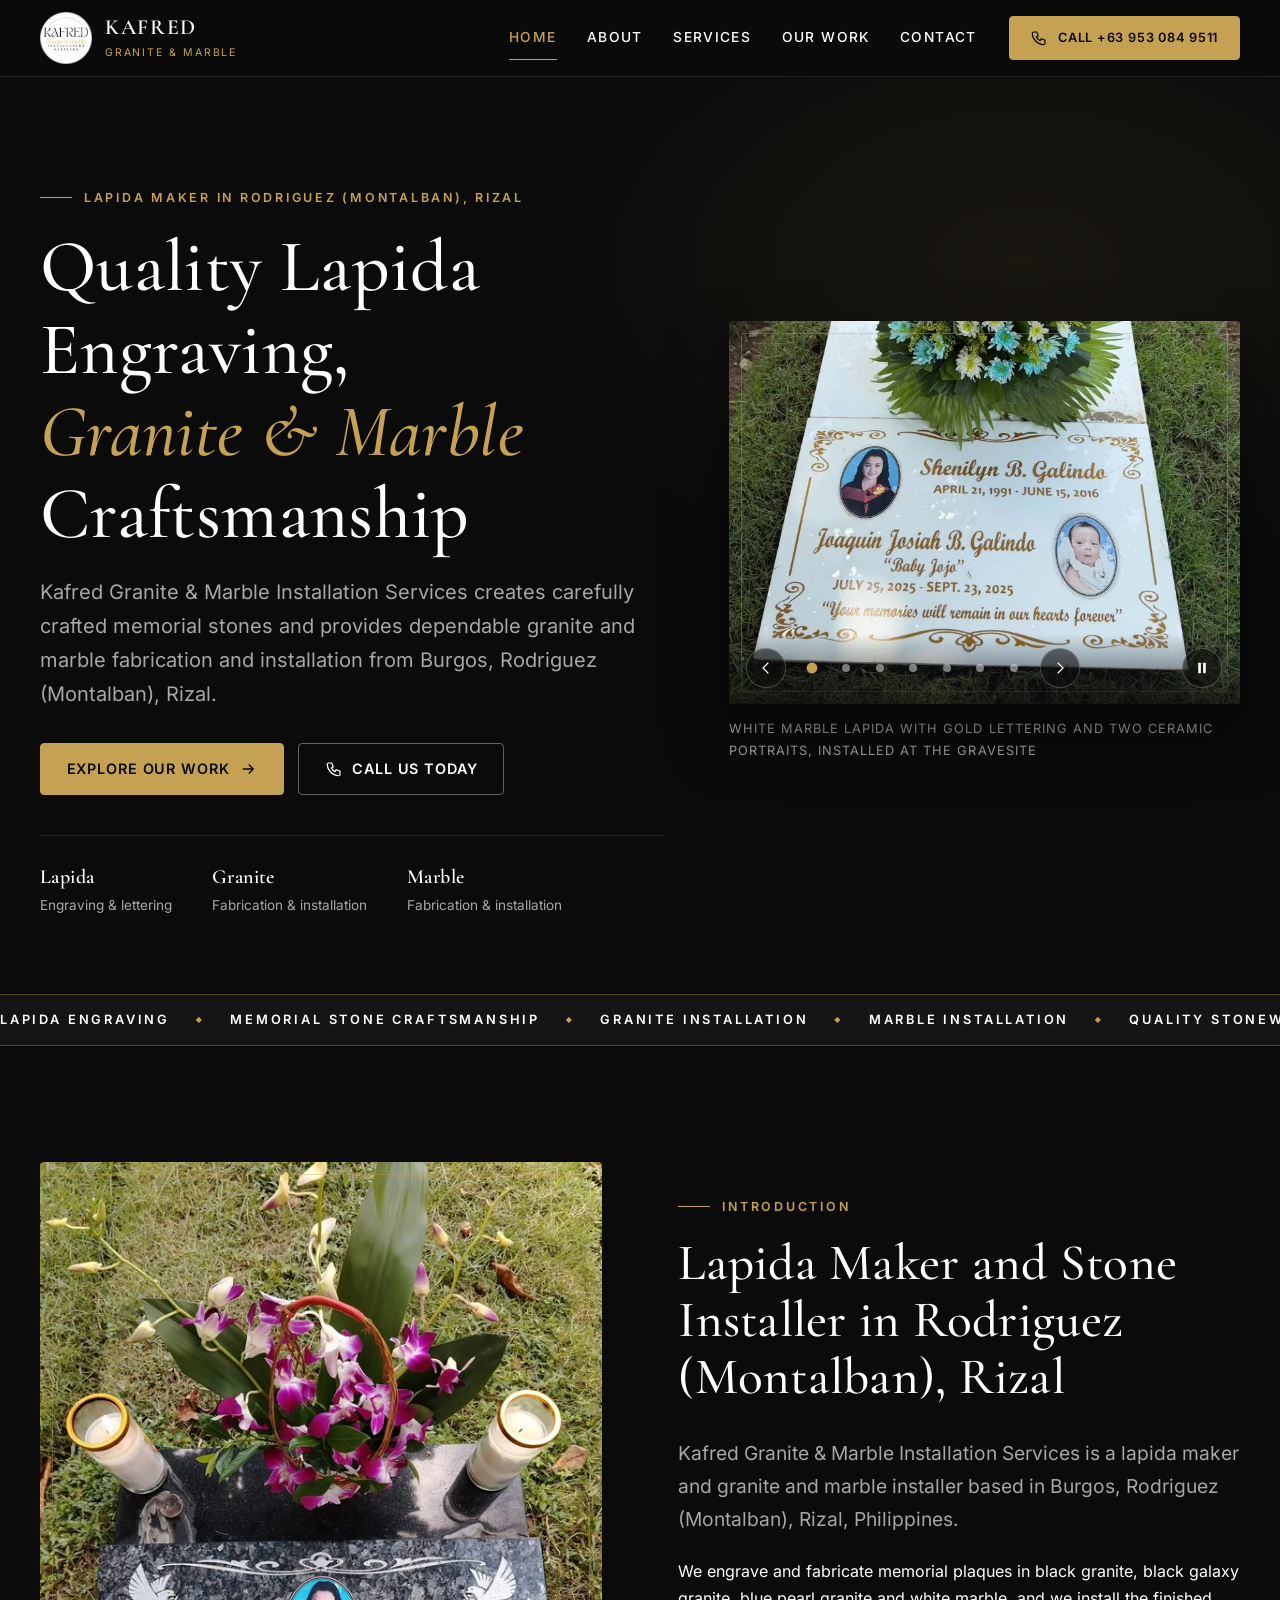
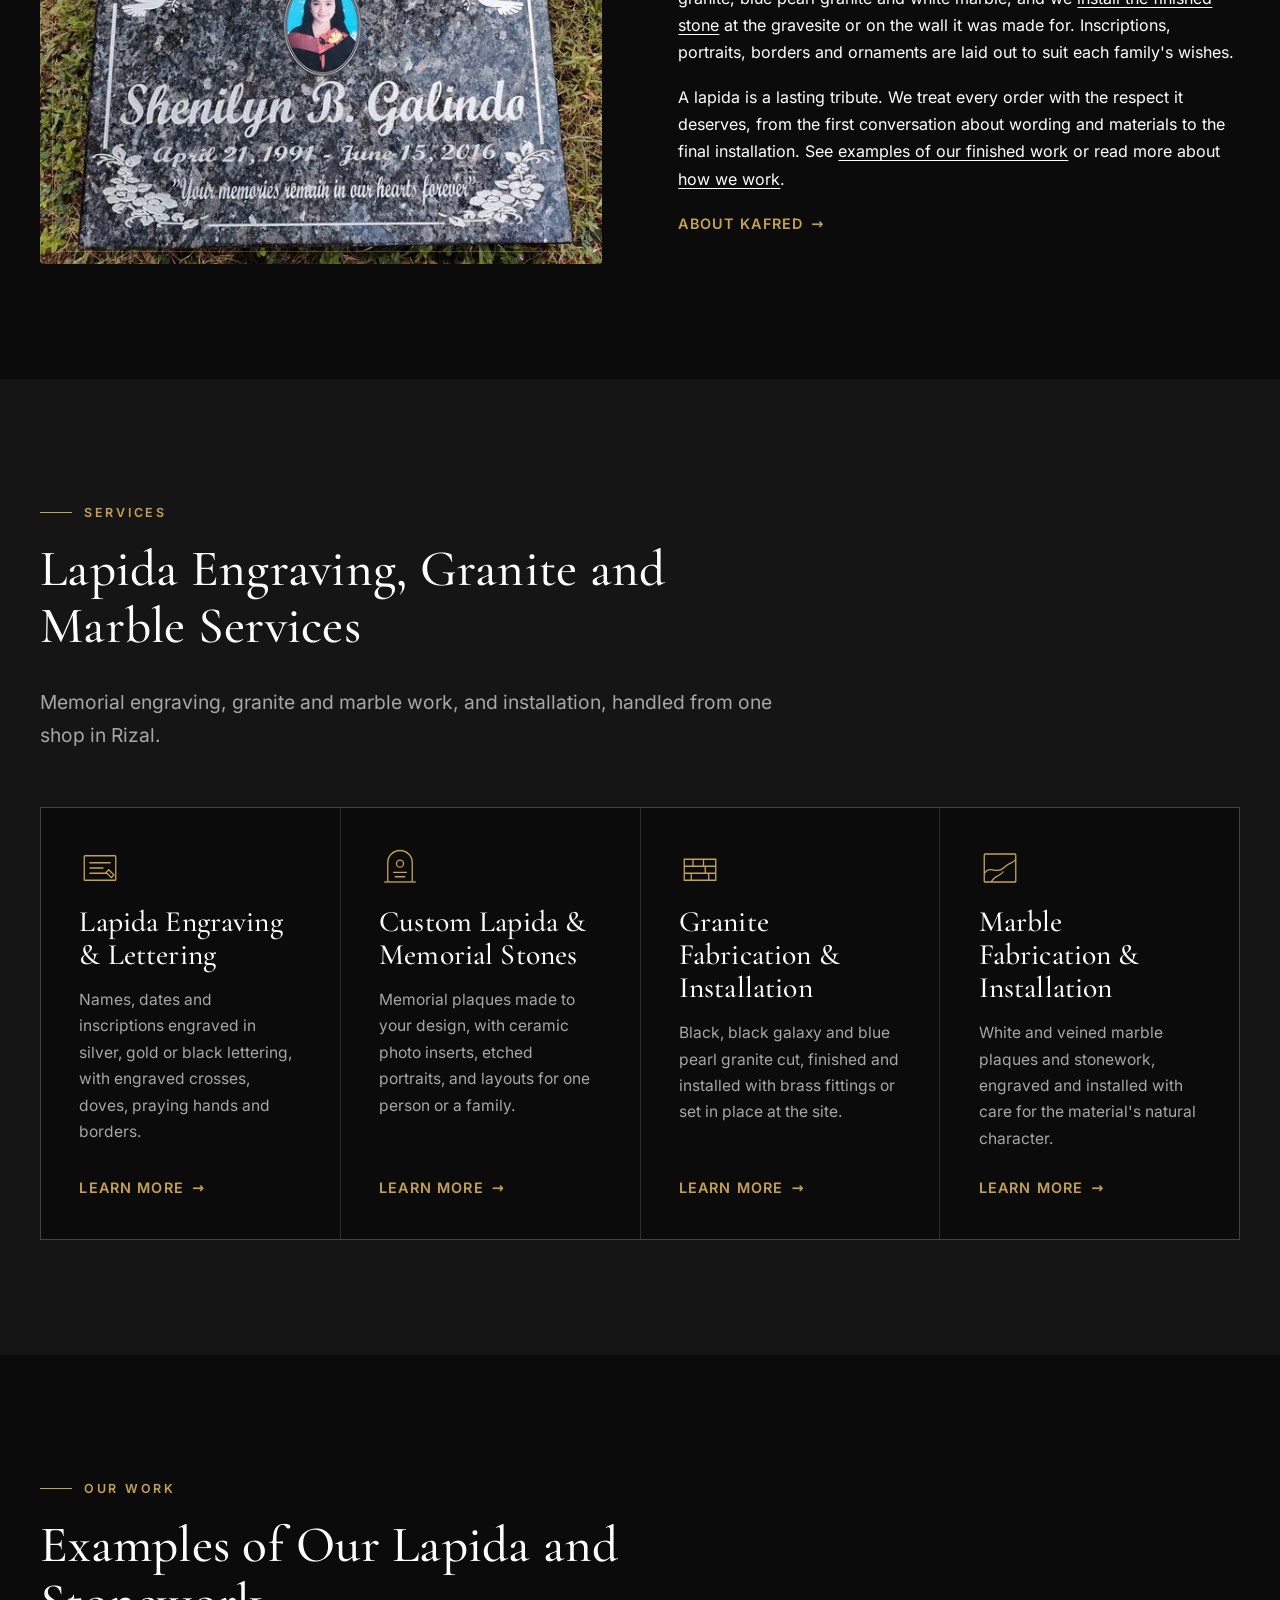
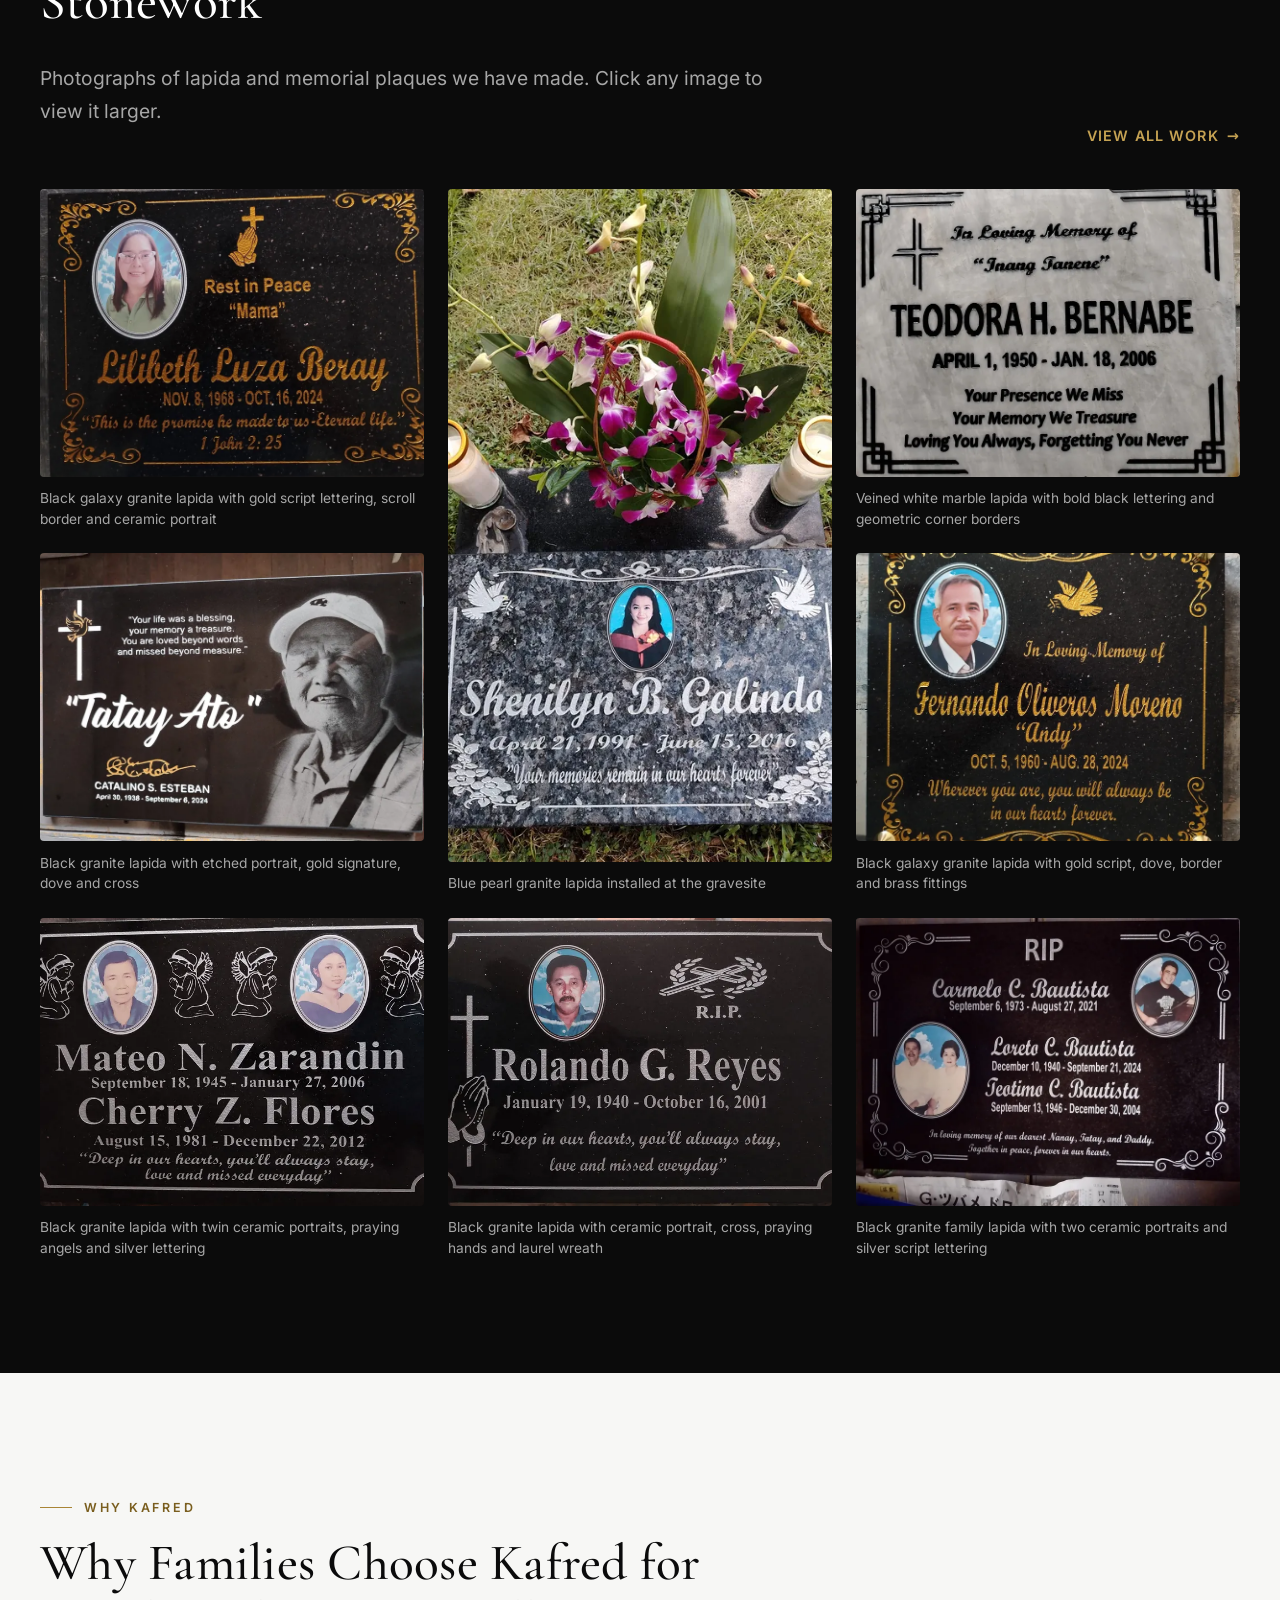
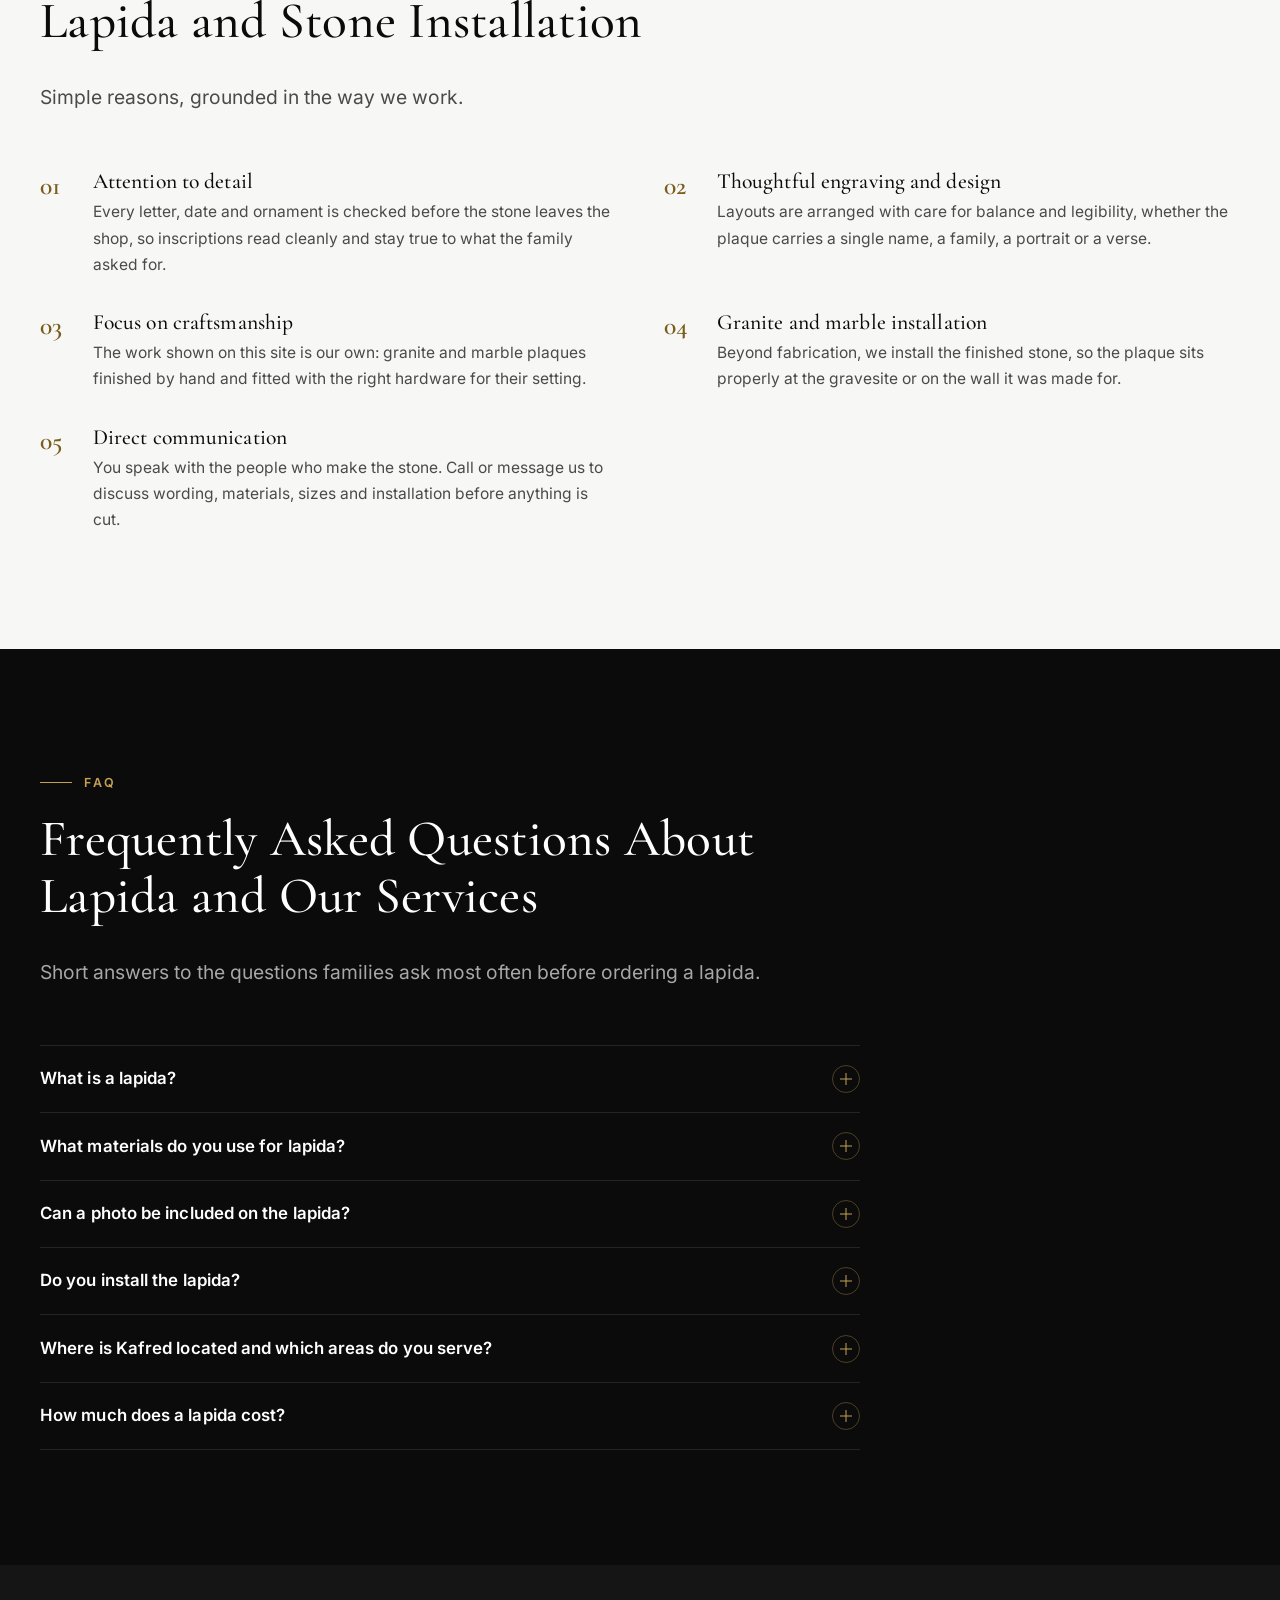
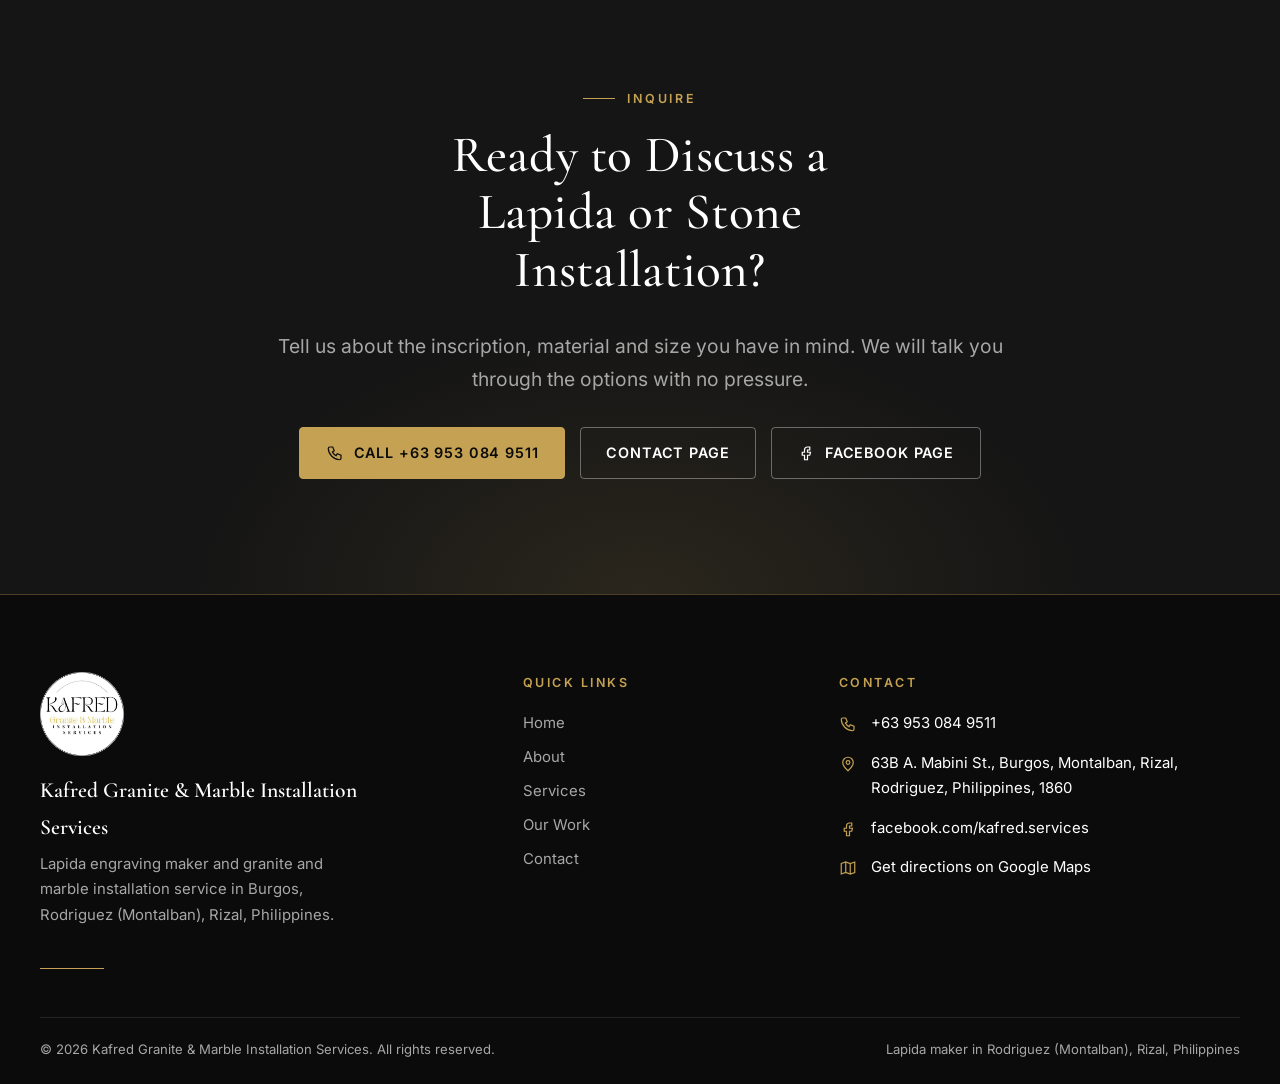
==== commit fc45457b: "Show portrait photos upright in the work grids - Portrait-orientation photos (blue pearl installed l" ====
--- a/index.html
+++ b/index.html
@@ -416,7 +416,7 @@
           </a>
           <figcaption>Black galaxy granite lapida with gold script lettering, scroll border and ceramic portrait</figcaption>
         </figure>
-        <figure class="work-item" data-category="granite installed portrait">
+        <figure class="work-item work-item--portrait" data-category="granite installed portrait">
           <a class="work-item__link" href="assets/images/projects/lapida-blue-pearl-granite-installed-gravesite-1600.webp" data-lightbox data-caption="Blue pearl granite lapida installed at the gravesite" data-width="1200" data-height="1600" title="View larger: Blue pearl granite lapida installed at the gravesite">
             <img src="assets/images/projects/lapida-blue-pearl-granite-installed-gravesite-800.webp" srcset="assets/images/projects/lapida-blue-pearl-granite-installed-gravesite-800.webp 800w, assets/images/projects/lapida-blue-pearl-granite-installed-gravesite-1600.webp 1600w" sizes="(min-width: 960px) 380px, (min-width: 560px) 50vw, 100vw" width="600" height="800" alt="Blue pearl granite lapida installed at a gravesite, with candles and orchids placed beside it" title="Blue pearl granite lapida installed at the gravesite — Kafred Granite &amp; Marble Installation Services" loading="lazy" decoding="async">
             <span class="work-item__zoom" aria-hidden="true"><svg viewBox="0 0 24 24" fill="none" stroke="currentColor" stroke-width="1.6"><circle cx="11" cy="11" r="7"/><path d="M21 21l-4.3-4.3M11 8v6M8 11h6"/></svg></span>
@@ -450,6 +450,20 @@
             <span class="work-item__zoom" aria-hidden="true"><svg viewBox="0 0 24 24" fill="none" stroke="currentColor" stroke-width="1.6"><circle cx="11" cy="11" r="7"/><path d="M21 21l-4.3-4.3M11 8v6M8 11h6"/></svg></span>
           </a>
           <figcaption>Black granite lapida with twin ceramic portraits, praying angels and silver lettering</figcaption>
+        </figure>
+        <figure class="work-item" data-category="granite portrait">
+          <a class="work-item__link" href="assets/images/projects/lapida-black-granite-portrait-cross-wreath-1600.webp" data-lightbox data-caption="Black granite lapida with ceramic portrait, cross, praying hands and laurel wreath" data-width="1600" data-height="1031" title="View larger: Black granite lapida with ceramic portrait, cross, praying hands and laurel wreath">
+            <img src="assets/images/projects/lapida-black-granite-portrait-cross-wreath-800.webp" srcset="assets/images/projects/lapida-black-granite-portrait-cross-wreath-800.webp 800w, assets/images/projects/lapida-black-granite-portrait-cross-wreath-1600.webp 1600w" sizes="(min-width: 960px) 380px, (min-width: 560px) 50vw, 100vw" width="800" height="516" alt="Black granite lapida with a ceramic portrait, engraved cross, praying hands and laurel wreath in silver" title="Black granite lapida with ceramic portrait, cross, praying hands and laurel wreath — Kafred Granite &amp; Marble Installation Services" loading="lazy" decoding="async">
+            <span class="work-item__zoom" aria-hidden="true"><svg viewBox="0 0 24 24" fill="none" stroke="currentColor" stroke-width="1.6"><circle cx="11" cy="11" r="7"/><path d="M21 21l-4.3-4.3M11 8v6M8 11h6"/></svg></span>
+          </a>
+          <figcaption>Black granite lapida with ceramic portrait, cross, praying hands and laurel wreath</figcaption>
+        </figure>
+        <figure class="work-item" data-category="granite portrait">
+          <a class="work-item__link" href="assets/images/projects/lapida-black-granite-two-portraits-script-lettering-1600.webp" data-lightbox data-caption="Black granite family lapida with two ceramic portraits and silver script lettering" data-width="1600" data-height="1200" title="View larger: Black granite family lapida with two ceramic portraits and silver script lettering">
+            <img src="assets/images/projects/lapida-black-granite-two-portraits-script-lettering-800.webp" srcset="assets/images/projects/lapida-black-granite-two-portraits-script-lettering-800.webp 800w, assets/images/projects/lapida-black-granite-two-portraits-script-lettering-1600.webp 1600w" sizes="(min-width: 960px) 380px, (min-width: 560px) 50vw, 100vw" width="800" height="600" alt="Black granite lapida with two oval ceramic portraits and silver script lettering for a family memorial" title="Black granite family lapida with two ceramic portraits and silver script lettering — Kafred Granite &amp; Marble Installation Services" loading="lazy" decoding="async">
+            <span class="work-item__zoom" aria-hidden="true"><svg viewBox="0 0 24 24" fill="none" stroke="currentColor" stroke-width="1.6"><circle cx="11" cy="11" r="7"/><path d="M21 21l-4.3-4.3M11 8v6M8 11h6"/></svg></span>
+          </a>
+          <figcaption>Black granite family lapida with two ceramic portraits and silver script lettering</figcaption>
         </figure>
         </div>
       </div>
--- a/assets/css/style.css
+++ b/assets/css/style.css
@@ -371,6 +371,14 @@
 @media (min-width: 560px) { .work-grid { grid-template-columns: repeat(2, 1fr); gap: 1.25rem; } }
 @media (min-width: 960px) { .work-grid { grid-template-columns: repeat(3, 1fr); gap: 1.5rem; } }
 .work-grid--portfolio .work-item__link img { aspect-ratio: 4 / 3; }
+
+/* Portrait photographs: shown upright instead of cropped to 4:3.
+   In multi-column grids they span two rows (dense packing fills the gaps). */
+.work-grid { grid-auto-flow: dense; }
+.work-item--portrait { display: flex; flex-direction: column; }
+.work-item--portrait .work-item__link { flex: 1 1 auto; min-height: 0; }
+.work-item--portrait .work-item__link img { aspect-ratio: 3 / 4; height: 100%; }
+@media (min-width: 560px) { .work-item--portrait { grid-row: span 2; } }
 .work-item.is-hidden { display: none; }
 .work-grid__empty { padding: 2rem; text-align: center; color: var(--gray); border: 1px dashed var(--line-dark); }
 
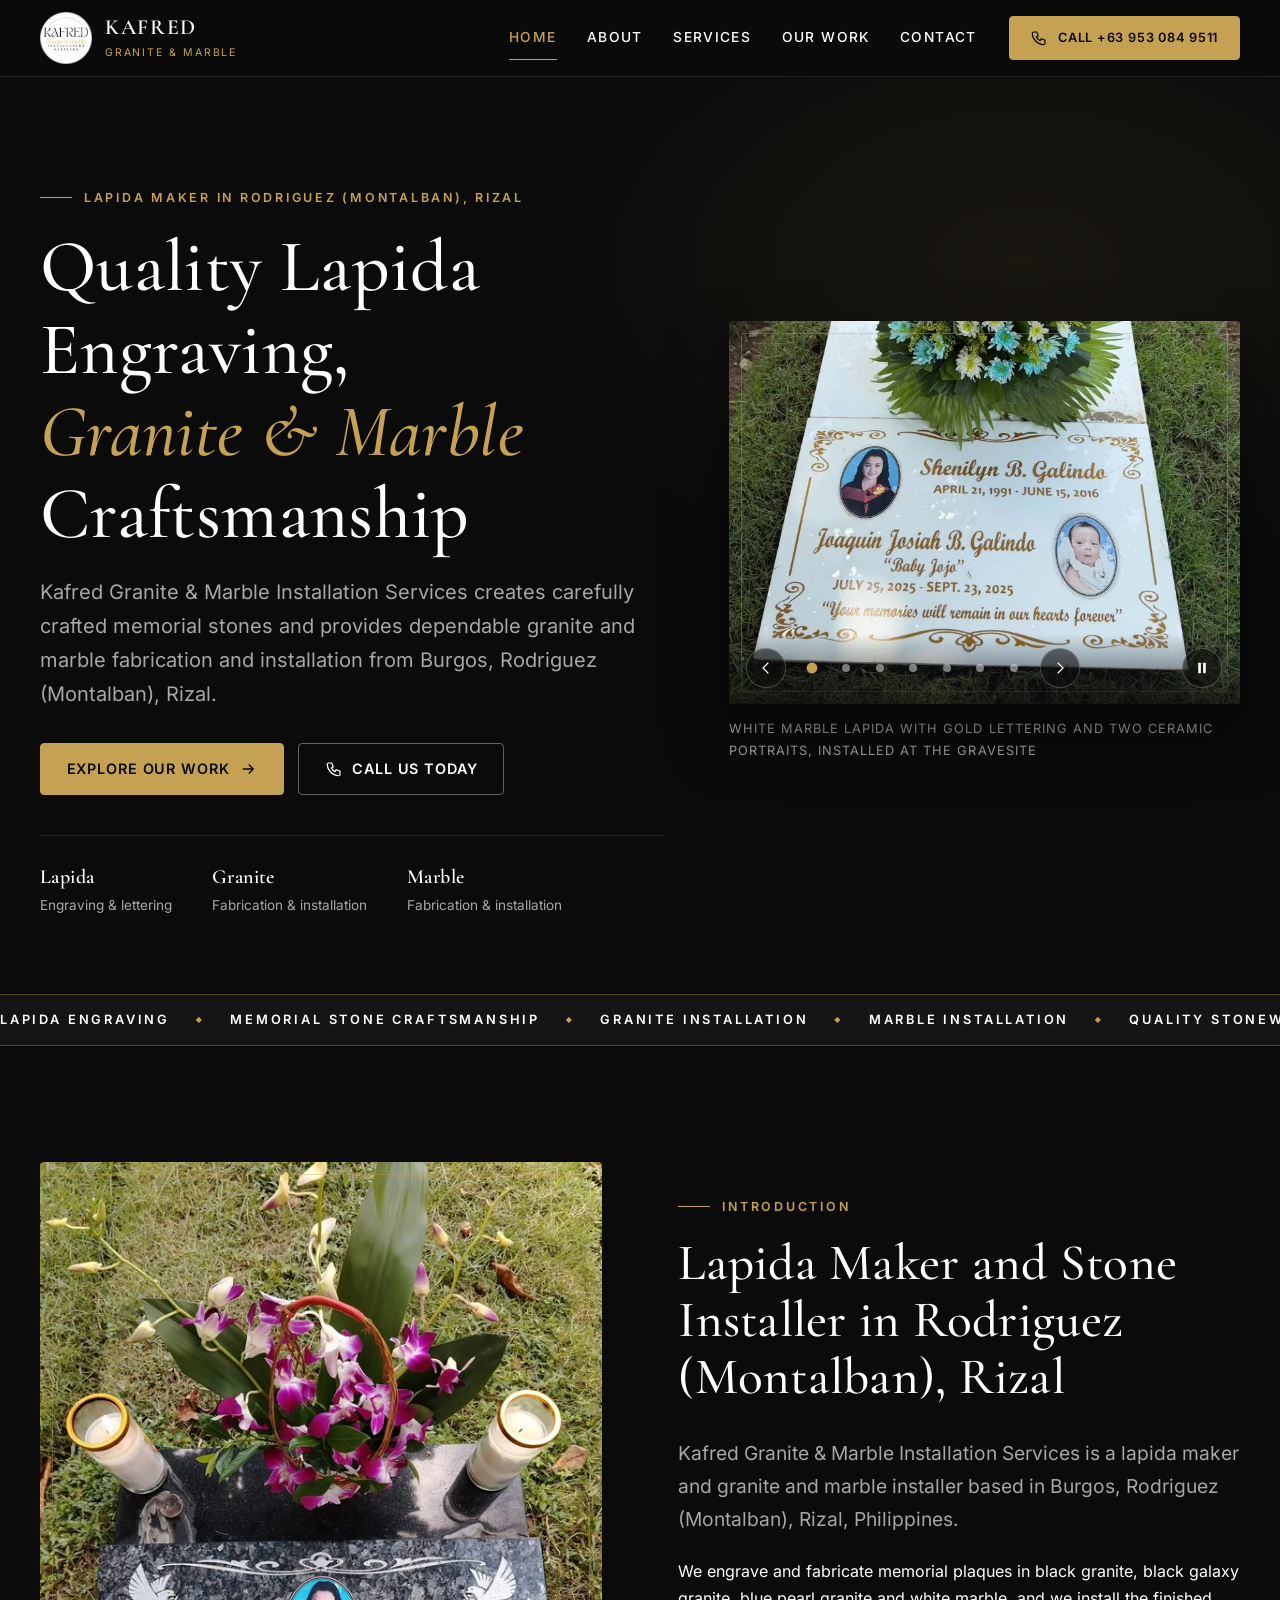
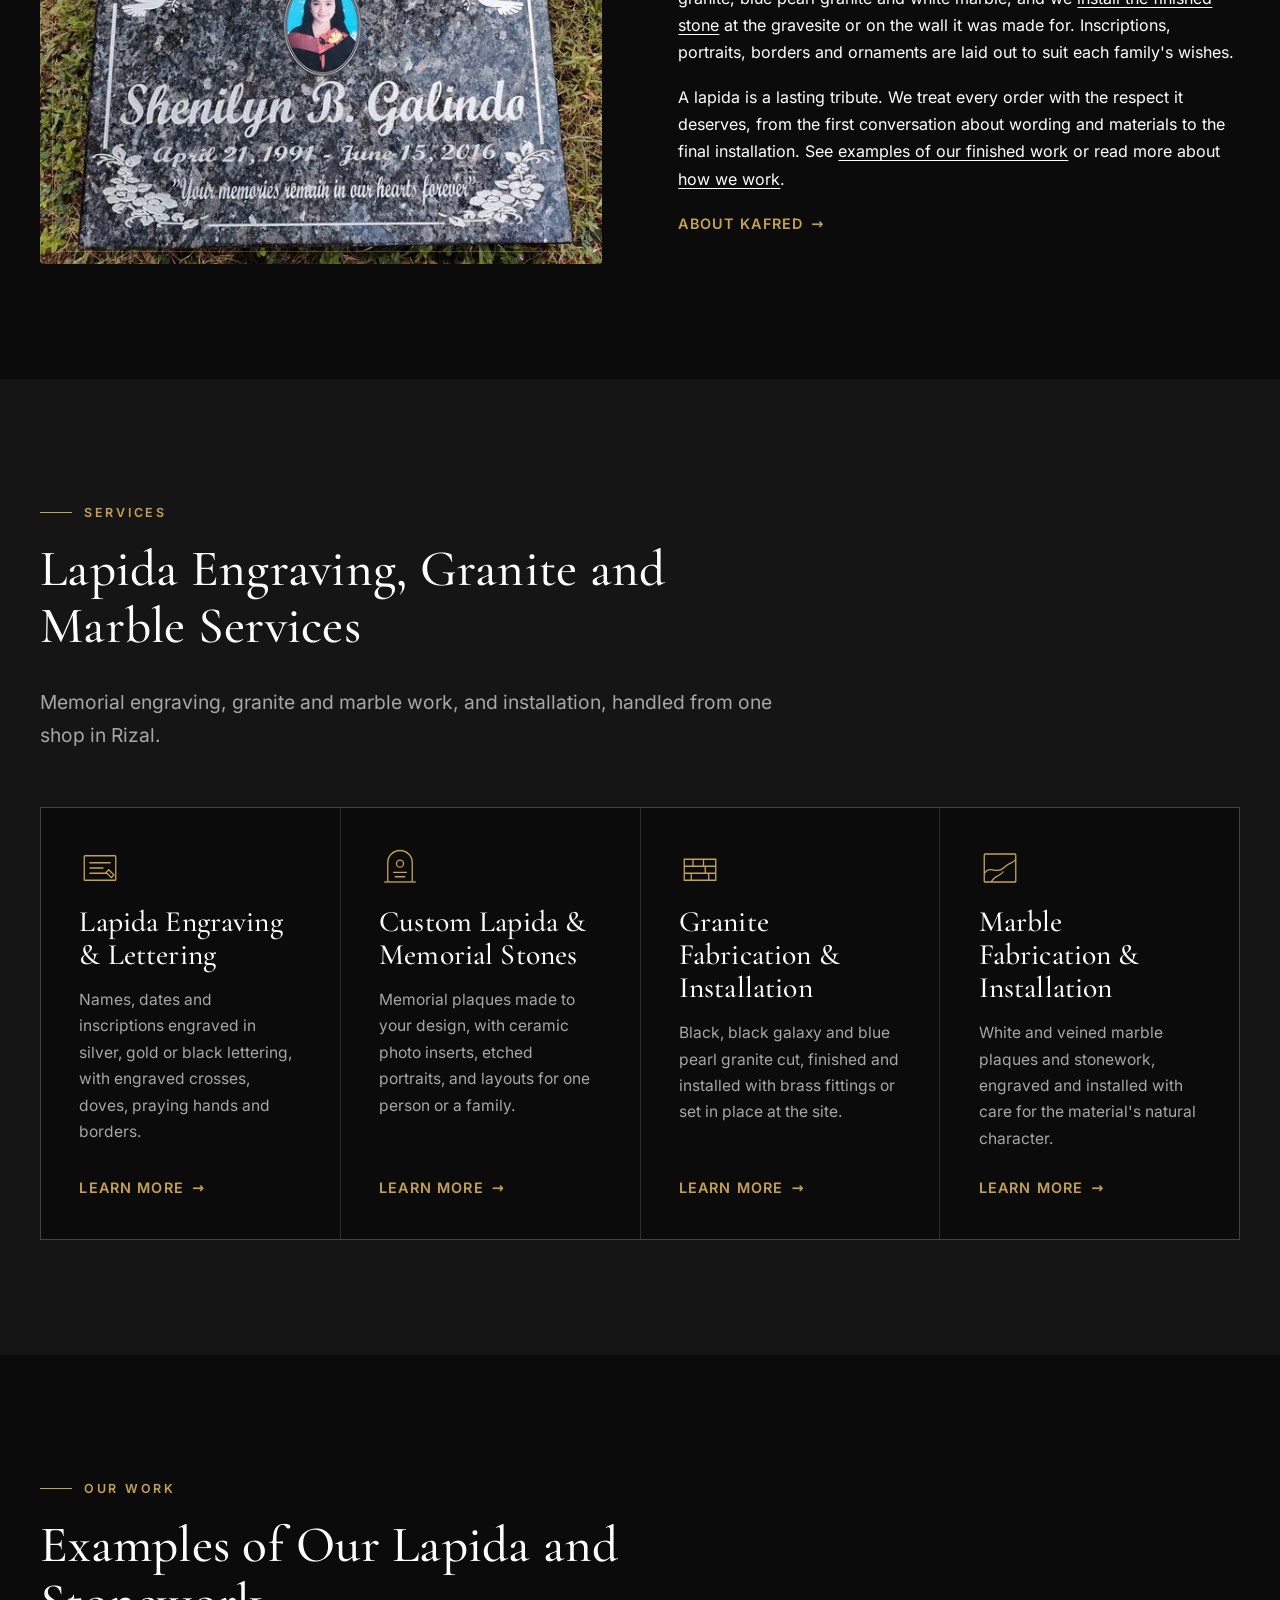
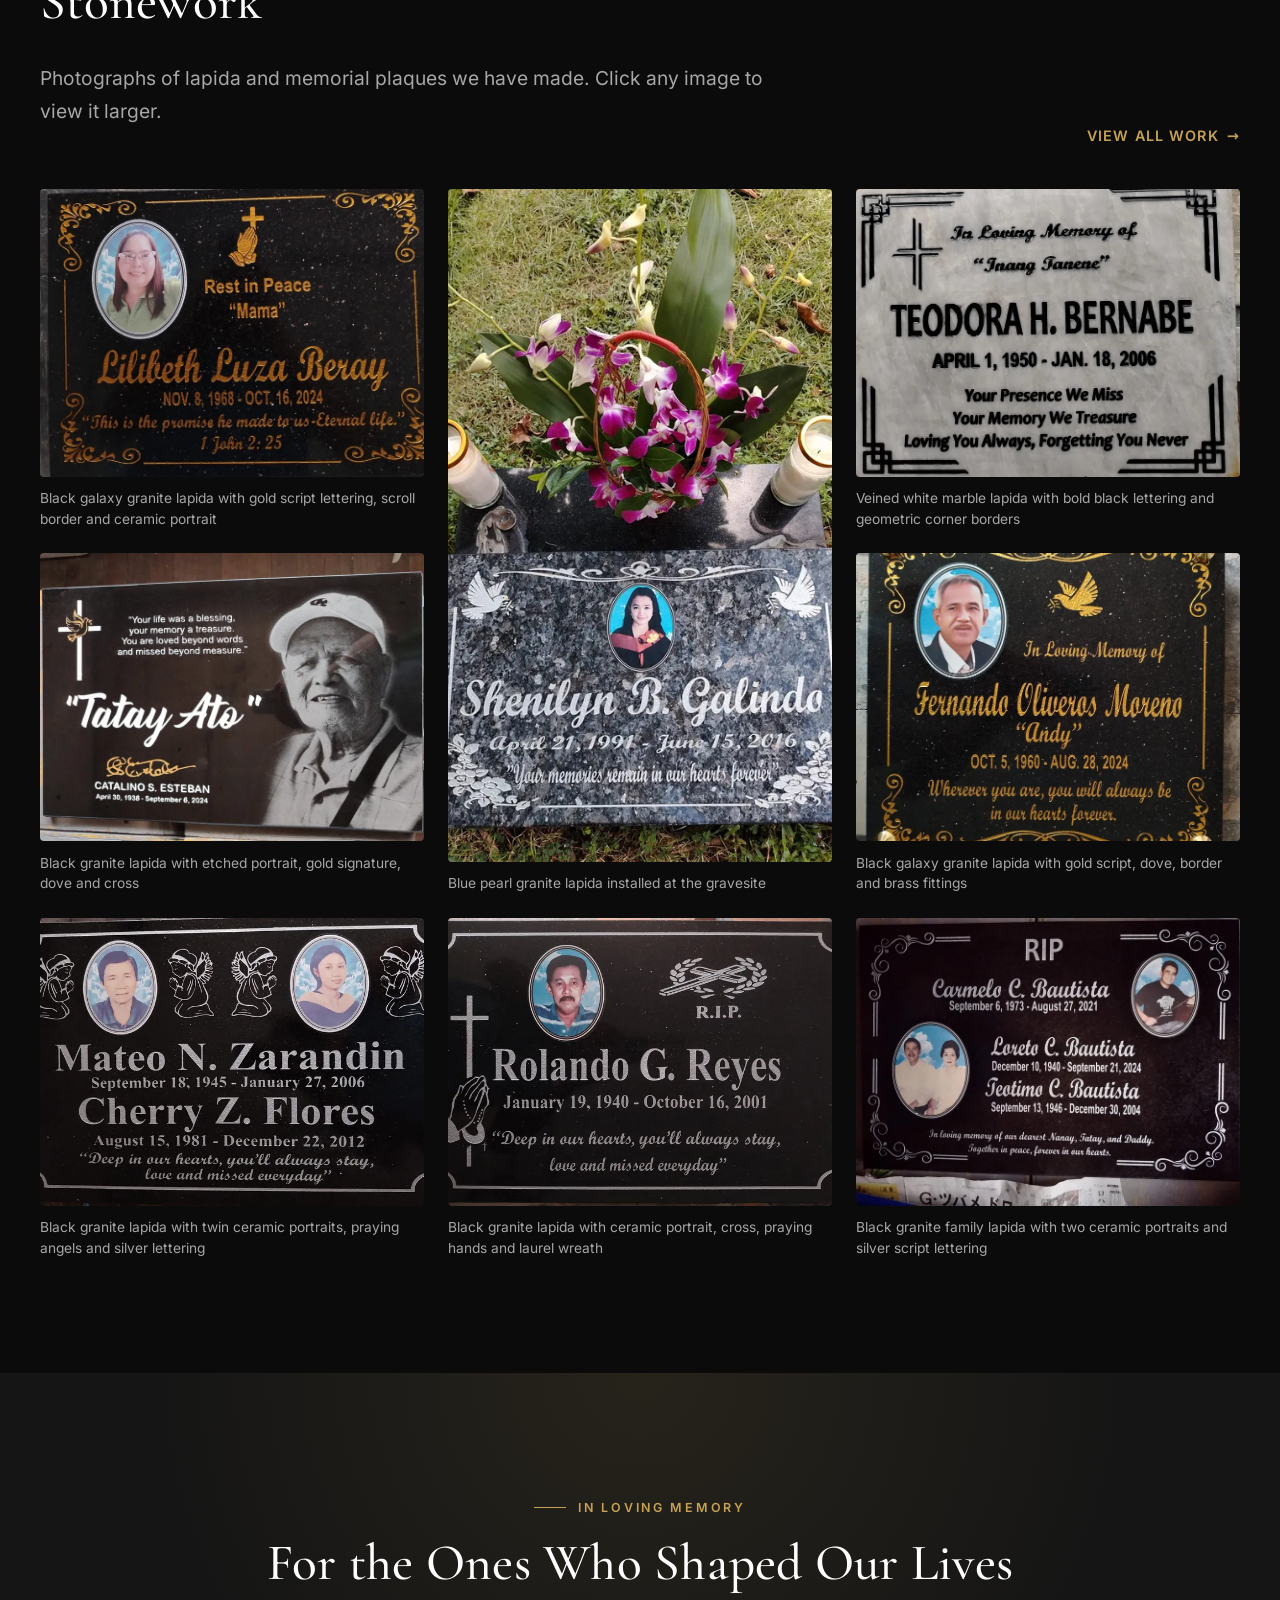
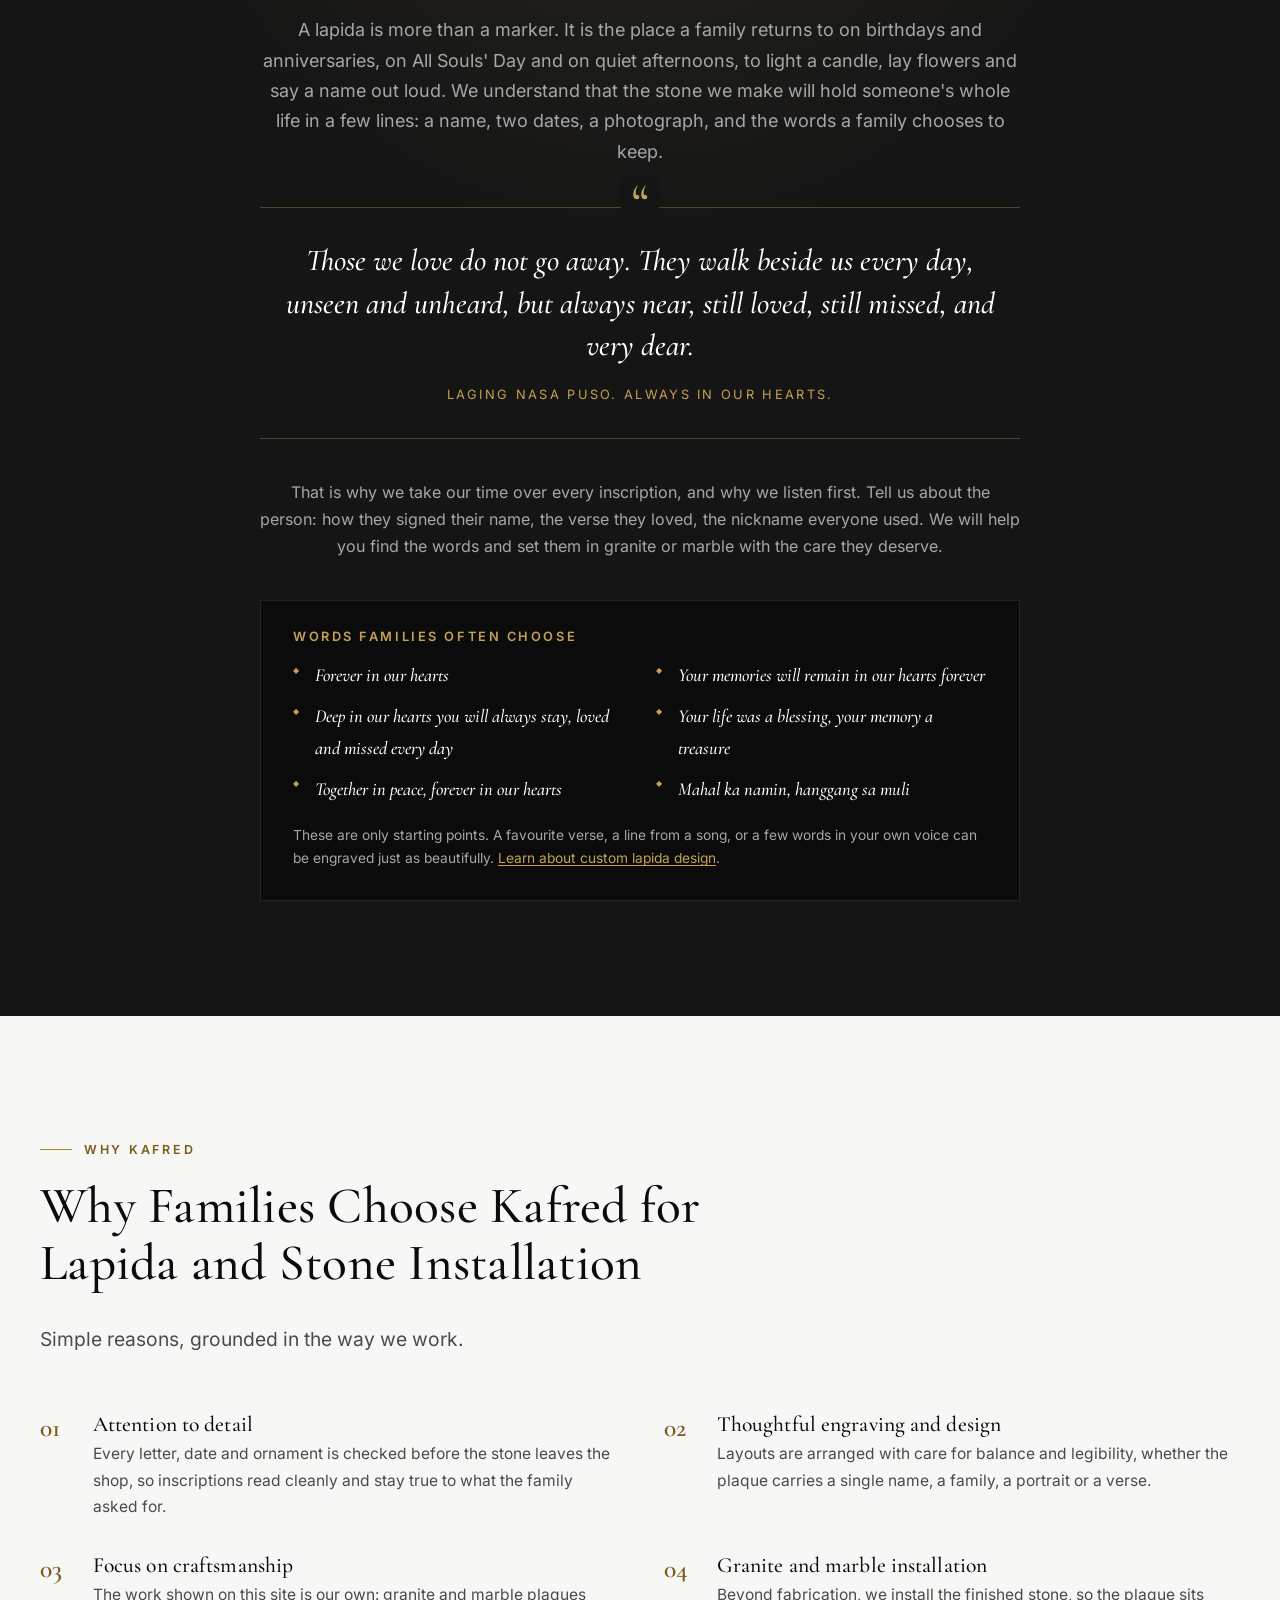
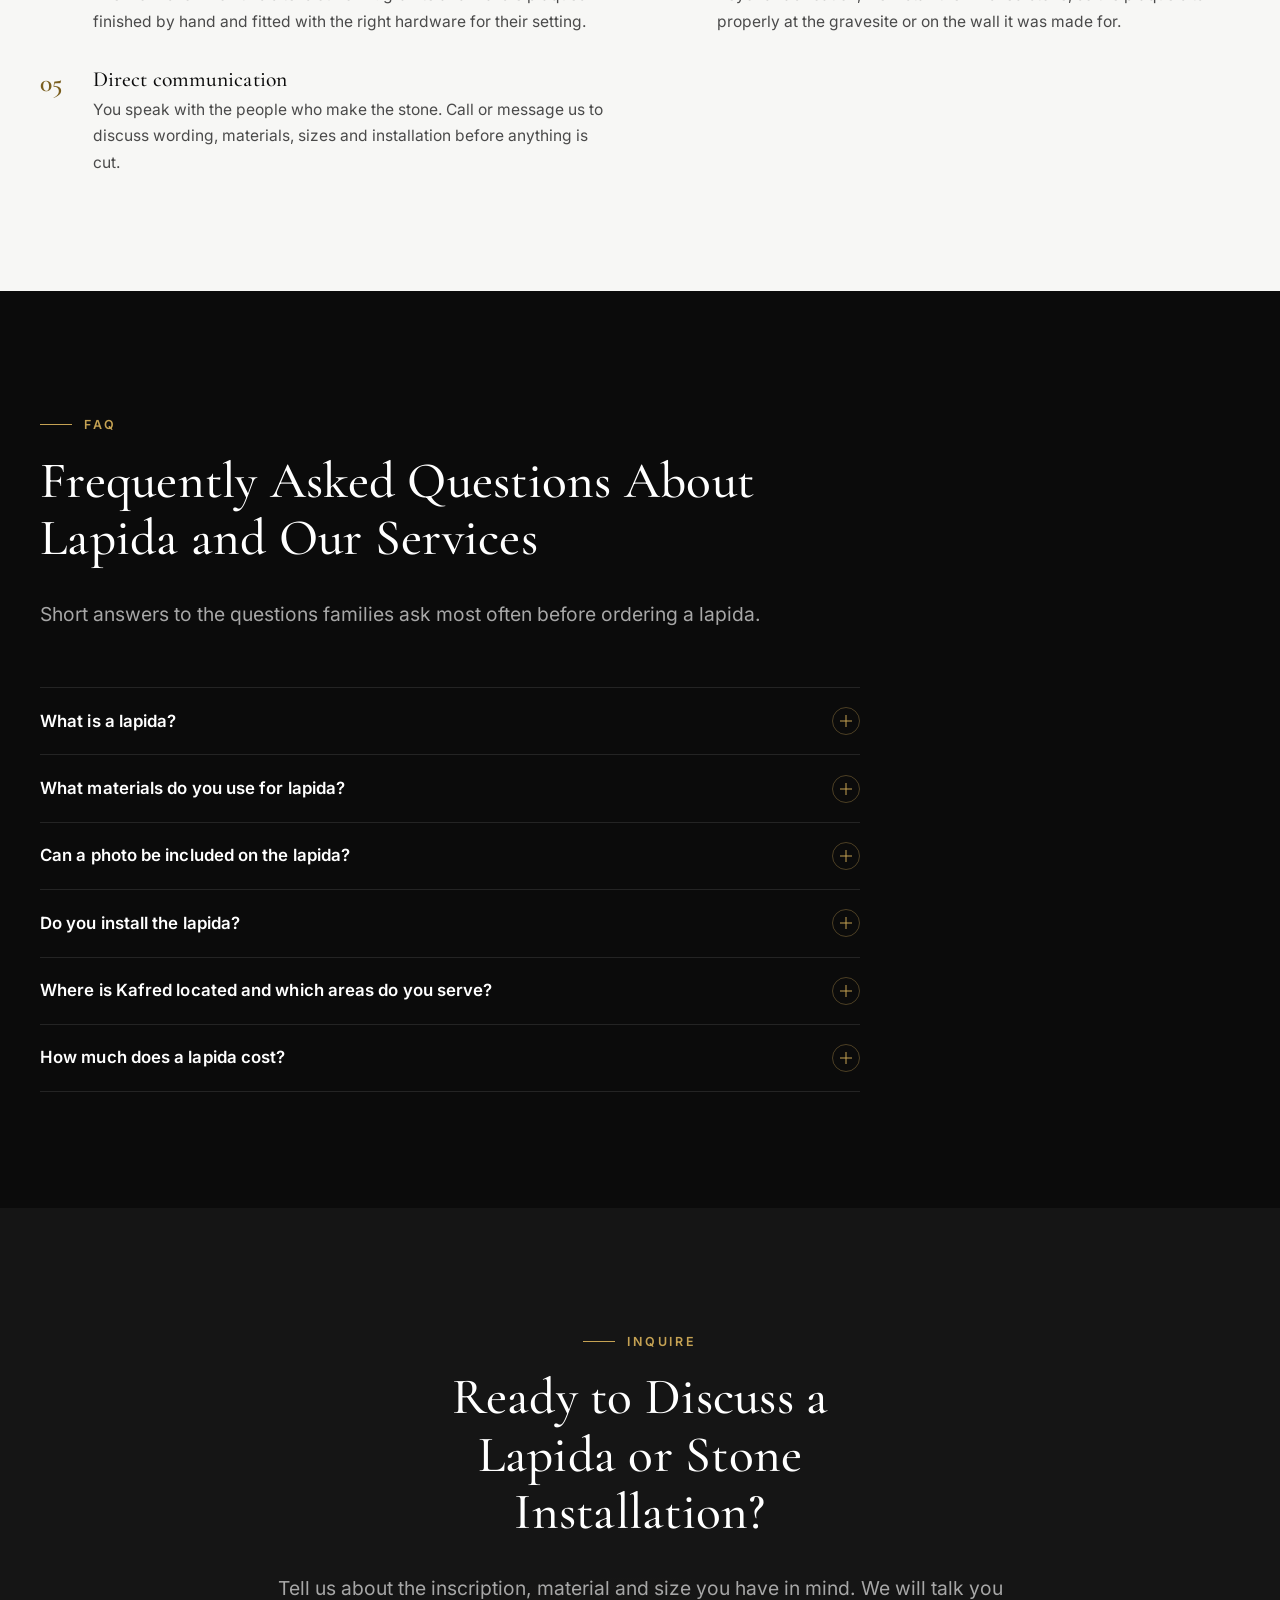
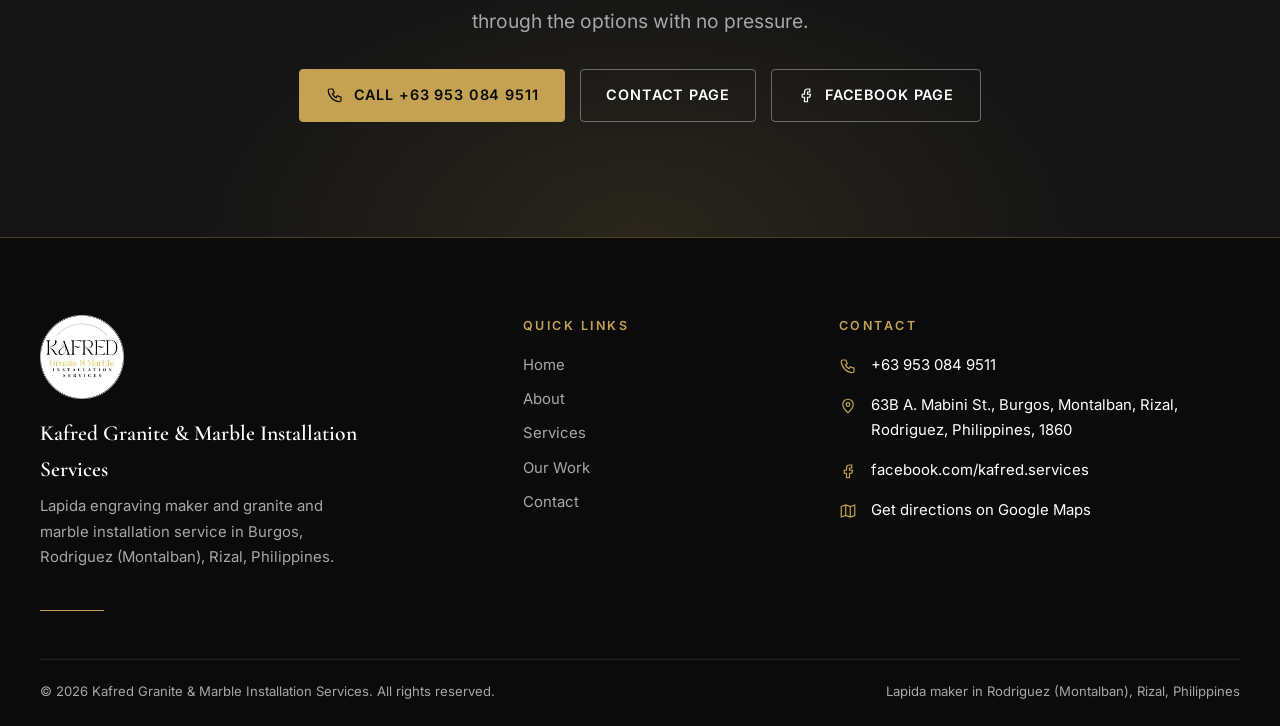
==== commit d76357be: "Add a remembrance section to the home page - Heartfelt "For the Ones Who Shaped Our Lives" section b" ====
--- a/index.html
+++ b/index.html
@@ -469,6 +469,34 @@
       </div>
     </section>
 
+    <!-- Remembrance -->
+    <section class="section section--dark2 remembrance" id="remembrance" aria-labelledby="remembrance-heading">
+      <div class="container">
+        <div class="remembrance__inner">
+          <p class="eyebrow">In loving memory</p>
+          <h2 id="remembrance-heading">For the Ones Who Shaped Our Lives</h2>
+          <p class="remembrance__lead reveal">A lapida is more than a marker. It is the place a family returns to on birthdays and anniversaries, on All Souls' Day and on quiet afternoons, to light a candle, lay flowers and say a name out loud. We understand that the stone we make will hold someone's whole life in a few lines: a name, two dates, a photograph, and the words a family chooses to keep.</p>
+          <blockquote class="remembrance__quote reveal">
+            <p>Those we love do not go away. They walk beside us every day, unseen and unheard, but always near, still loved, still missed, and very dear.</p>
+            <footer>Laging nasa puso. Always in our hearts.</footer>
+          </blockquote>
+          <p class="remembrance__body reveal">That is why we take our time over every inscription, and why we listen first. Tell us about the person: how they signed their name, the verse they loved, the nickname everyone used. We will help you find the words and set them in granite or marble with the care they deserve.</p>
+          <div class="remembrance__ideas reveal">
+            <h3>Words families often choose</h3>
+            <ul class="remembrance__list">
+              <li>Forever in our hearts</li>
+              <li>Your memories will remain in our hearts forever</li>
+              <li>Deep in our hearts you will always stay, loved and missed every day</li>
+              <li>Your life was a blessing, your memory a treasure</li>
+              <li>Together in peace, forever in our hearts</li>
+              <li>Mahal ka namin, hanggang sa muli</li>
+            </ul>
+            <p class="form-note">These are only starting points. A favourite verse, a line from a song, or a few words in your own voice can be engraved just as beautifully. <a href="services/#custom-lapida" title="Custom lapida and memorial stone work">Learn about custom lapida design</a>.</p>
+          </div>
+        </div>
+      </div>
+    </section>
+
     <!-- Why choose Kafred -->
     <section class="section section--light" id="why-kafred" aria-labelledby="why-heading">
       <div class="container">
--- a/assets/css/style.css
+++ b/assets/css/style.css
@@ -460,6 +460,29 @@
   transition: border-color var(--dur), color var(--dur);
 }
 .service-index a:hover { border-color: var(--gold); color: var(--gold); }
+
+/* ---------- Remembrance ---------- */
+.remembrance { position: relative; overflow: hidden; }
+.remembrance::before {
+  content: ""; position: absolute; inset: 0; pointer-events: none;
+  background: radial-gradient(55% 55% at 50% 0%, rgba(197,162,83,0.10), transparent 70%);
+}
+.remembrance__inner { position: relative; max-width: 760px; margin-inline: auto; text-align: center; }
+.remembrance__inner .eyebrow { justify-content: center; }
+.remembrance__inner h2 { margin-bottom: 1.4rem; }
+.remembrance__lead { font-size: clamp(1.02rem, 1.4vw, 1.15rem); color: var(--gray); }
+.remembrance__quote { margin: 2.5rem auto; padding: 2rem 1.5rem; position: relative; border-top: 1px solid var(--gold-soft); border-bottom: 1px solid var(--gold-soft); }
+.remembrance__quote::before { content: "\201C"; position: absolute; left: 50%; top: -0.1em; transform: translate(-50%, -50%); padding: 0 0.6rem; background: var(--black-2); font-family: var(--font-serif); font-size: 3.4rem; line-height: 1; color: var(--gold); }
+.remembrance__quote p { margin: 0 0 1rem; font-family: var(--font-serif); font-style: italic; font-size: clamp(1.35rem, 2.6vw, 1.9rem); line-height: 1.4; color: var(--white); }
+.remembrance__quote footer { font-size: 0.8rem; letter-spacing: 0.18em; text-transform: uppercase; color: var(--gold); }
+.remembrance__body { color: var(--gray); }
+.remembrance__ideas { margin-top: 2.5rem; padding: 1.8rem clamp(1rem, 3vw, 2rem); border: 1px solid var(--line-dark); background: var(--black); text-align: left; }
+.remembrance__ideas h3 { font-size: 0.8rem; font-family: var(--font-sans); font-weight: 600; letter-spacing: 0.2em; text-transform: uppercase; color: var(--gold); margin-bottom: 1rem; }
+.remembrance__list { list-style: none; margin: 0 0 1.2rem; padding: 0; display: grid; gap: 0.55rem; }
+.remembrance__list li { position: relative; padding-left: 1.4rem; font-family: var(--font-serif); font-style: italic; font-size: 1.15rem; color: var(--white); }
+.remembrance__list li::before { content: "\25C6"; position: absolute; left: 0; top: 0.45em; font-size: 0.5rem; color: var(--gold); font-style: normal; }
+.remembrance__ideas .form-note a { color: var(--gold); }
+@media (min-width: 720px) { .remembrance__list { grid-template-columns: 1fr 1fr; gap: 0.6rem 2rem; } }
 
 /* ---------- FAQ (native details/summary) ---------- */
 .faq__list { max-width: 820px; border-top: 1px solid var(--line-dark); }
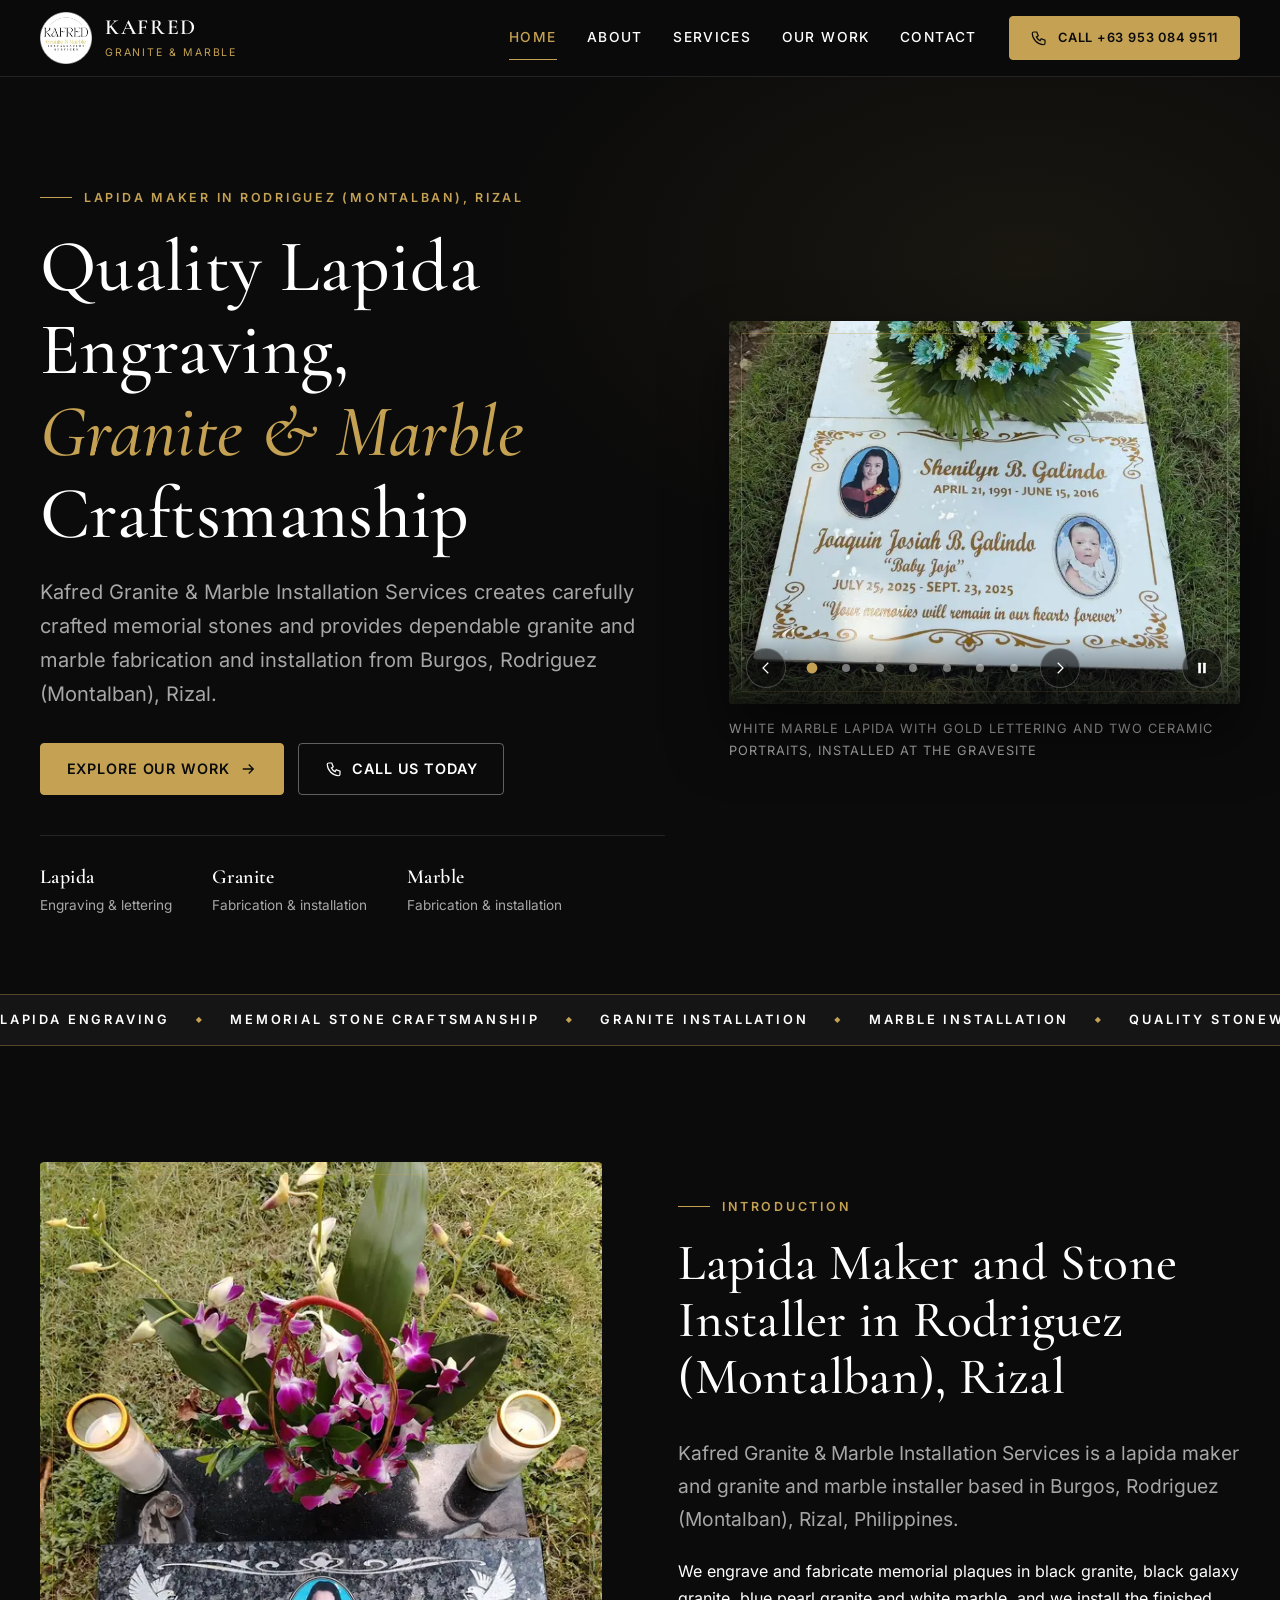
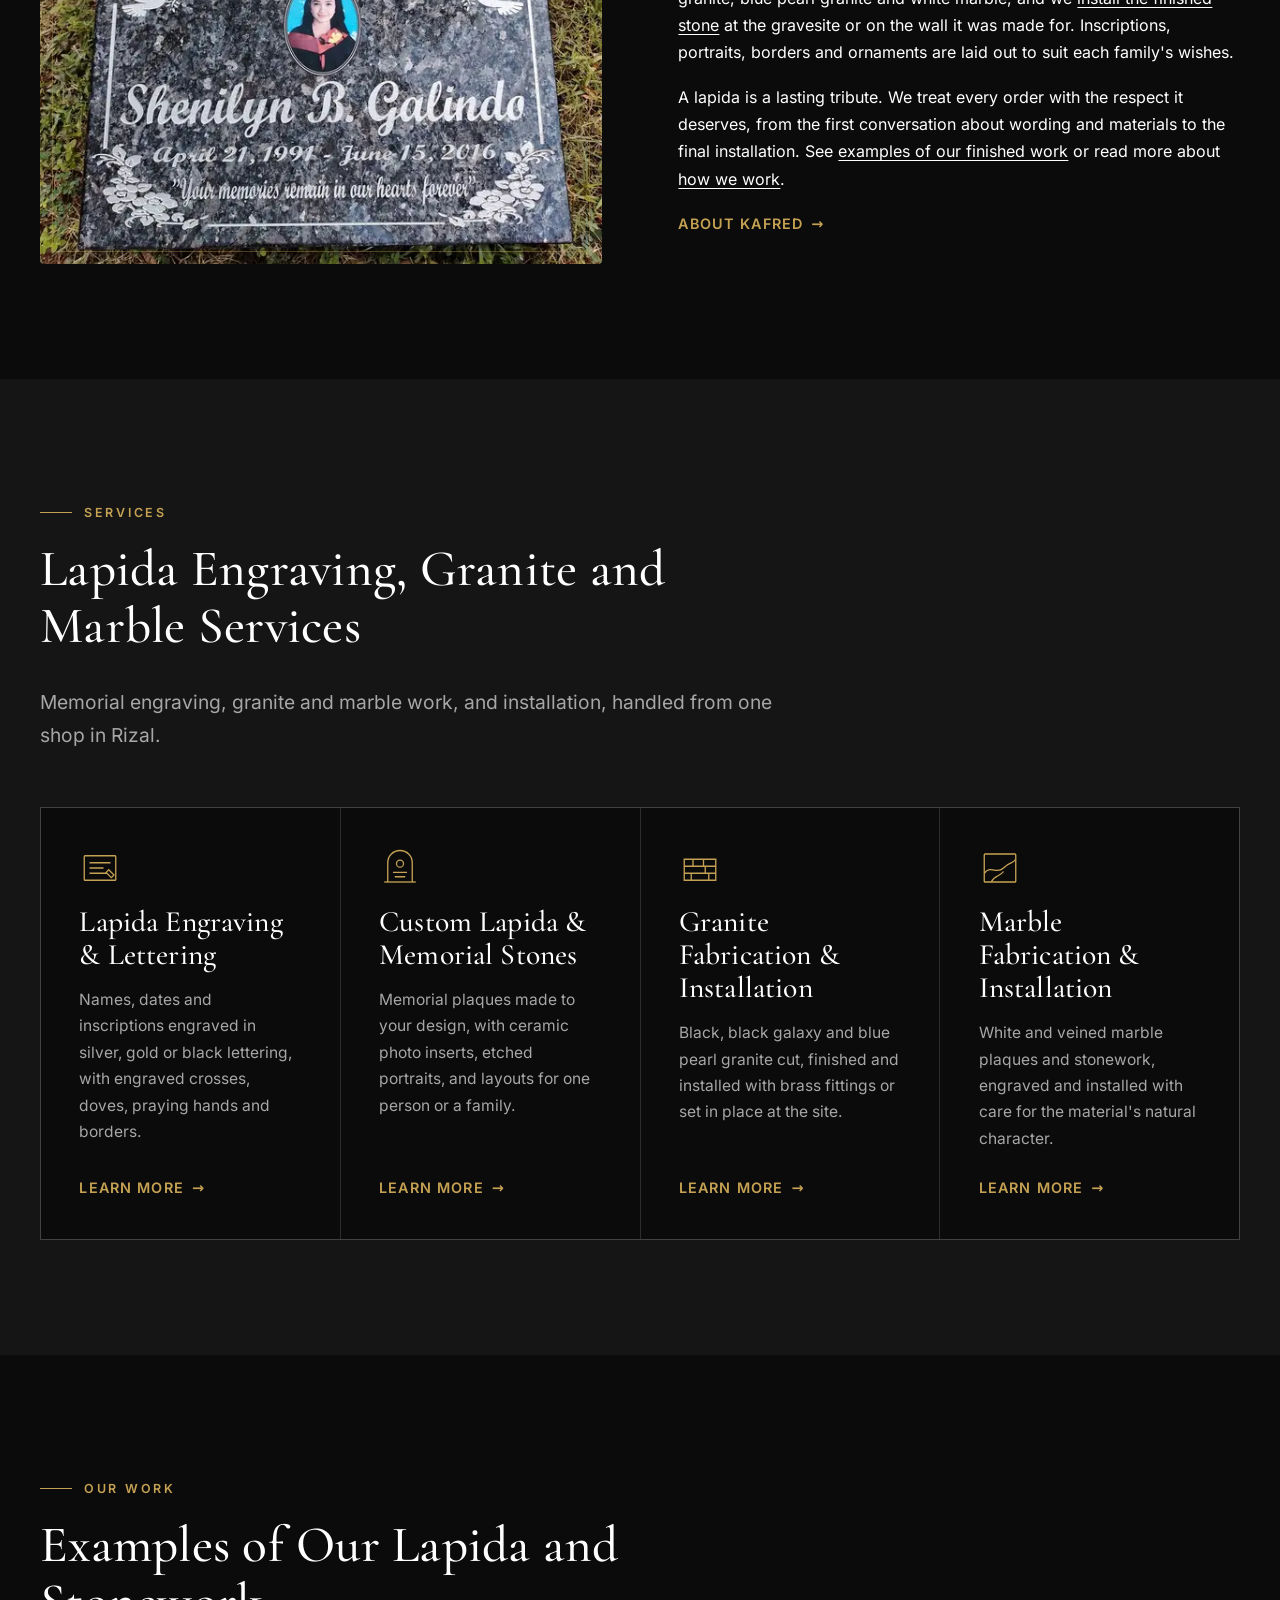
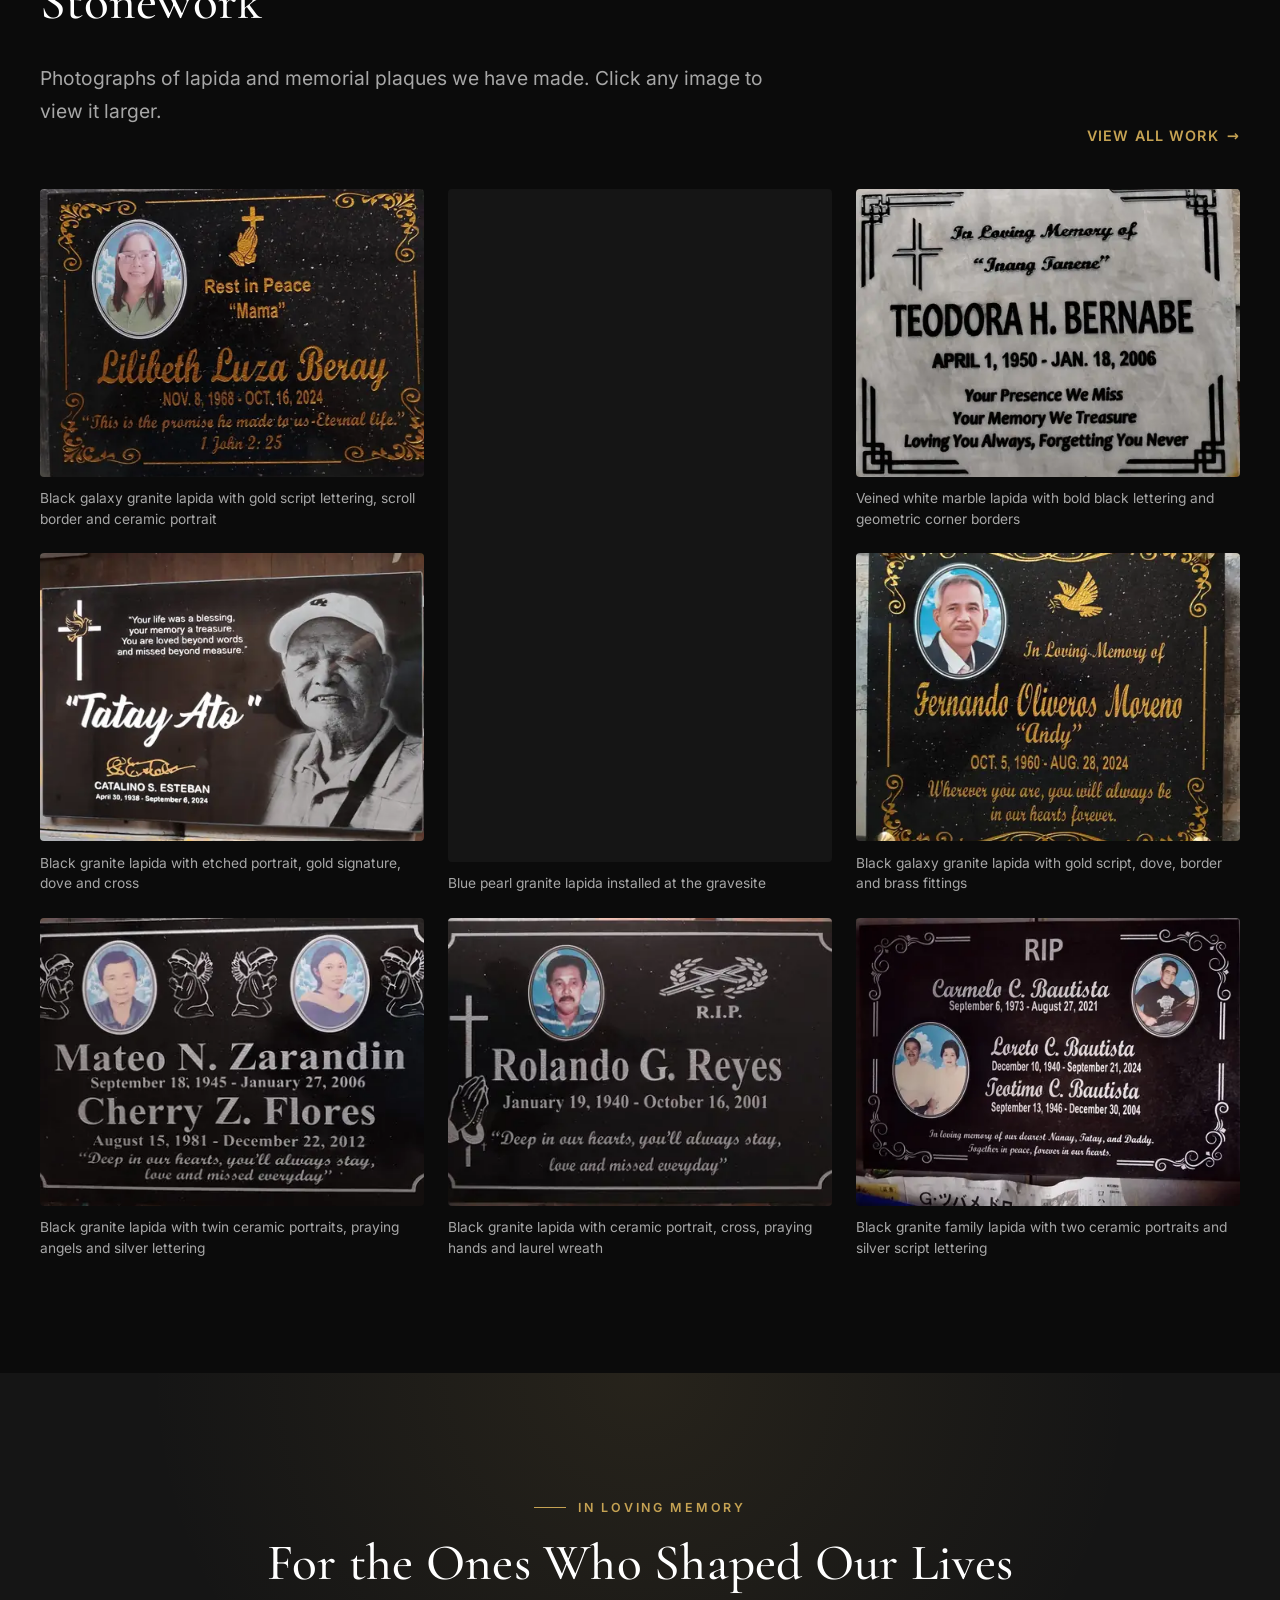
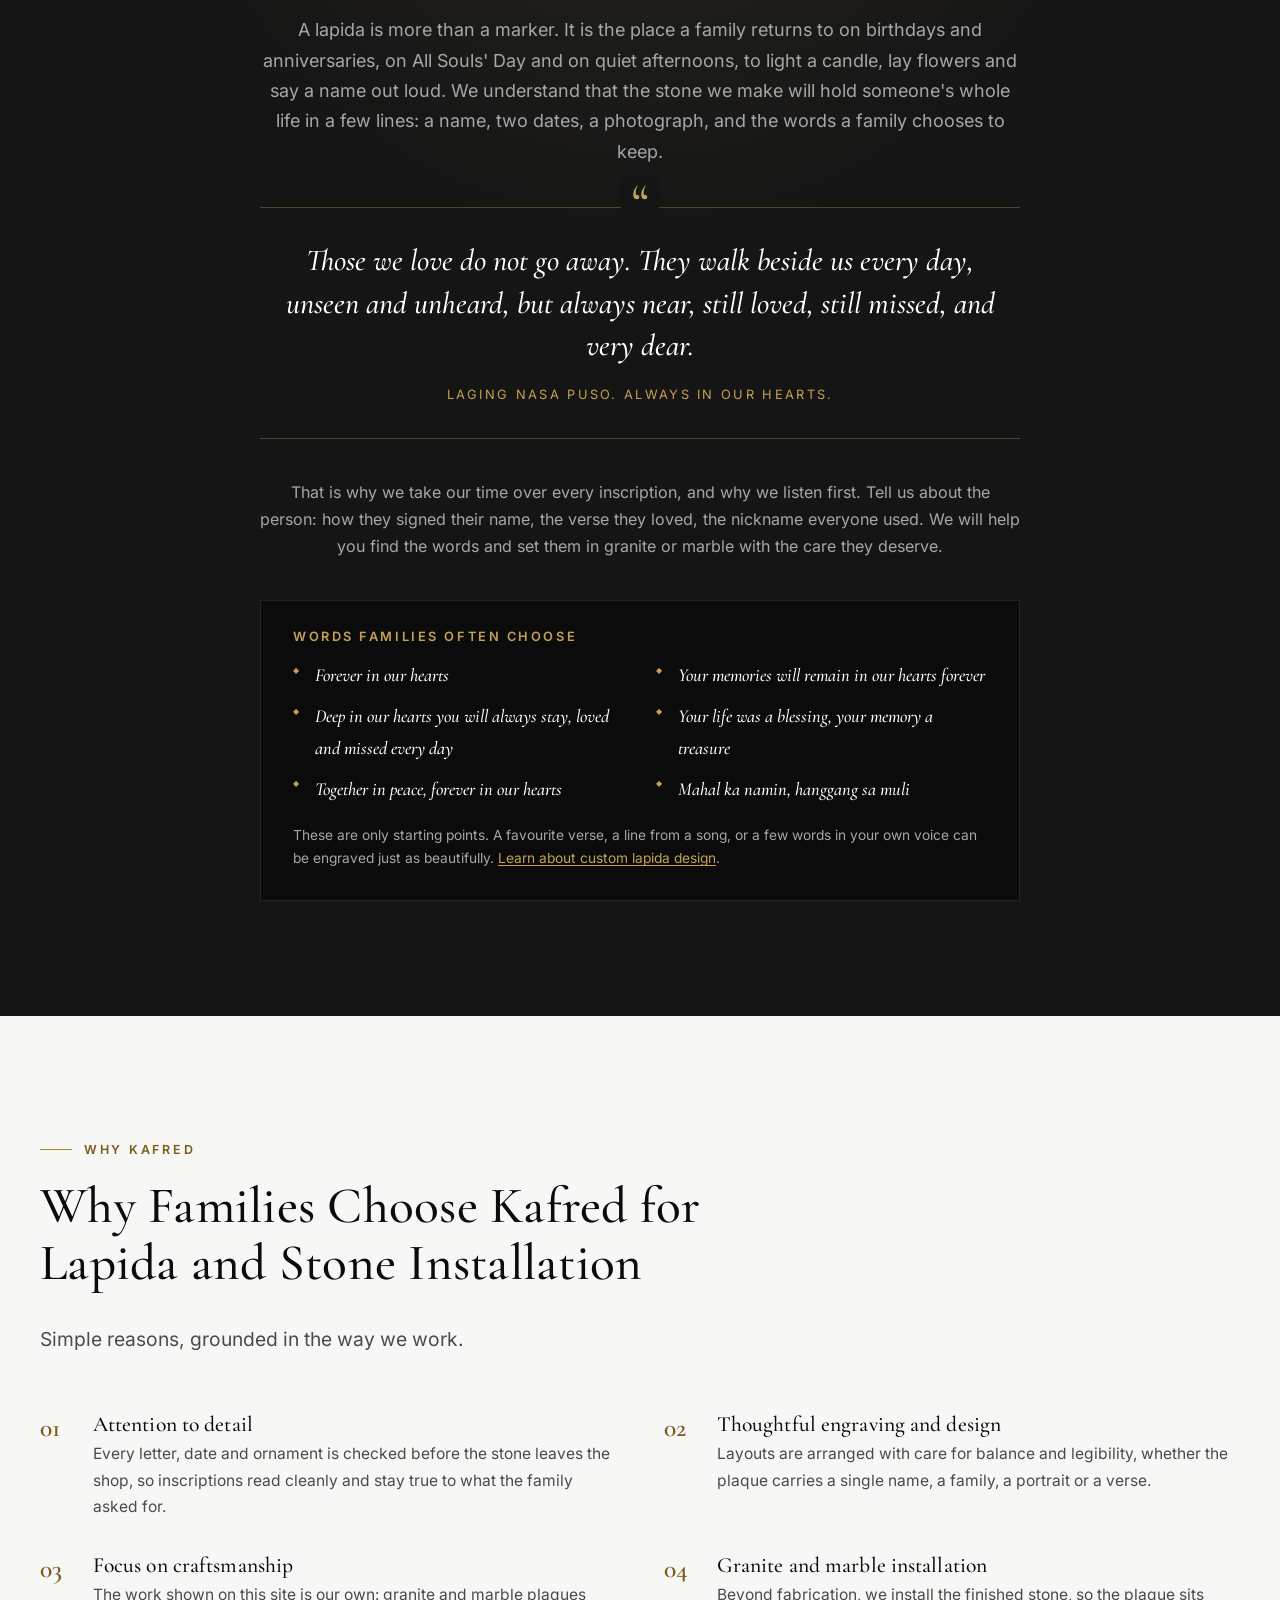
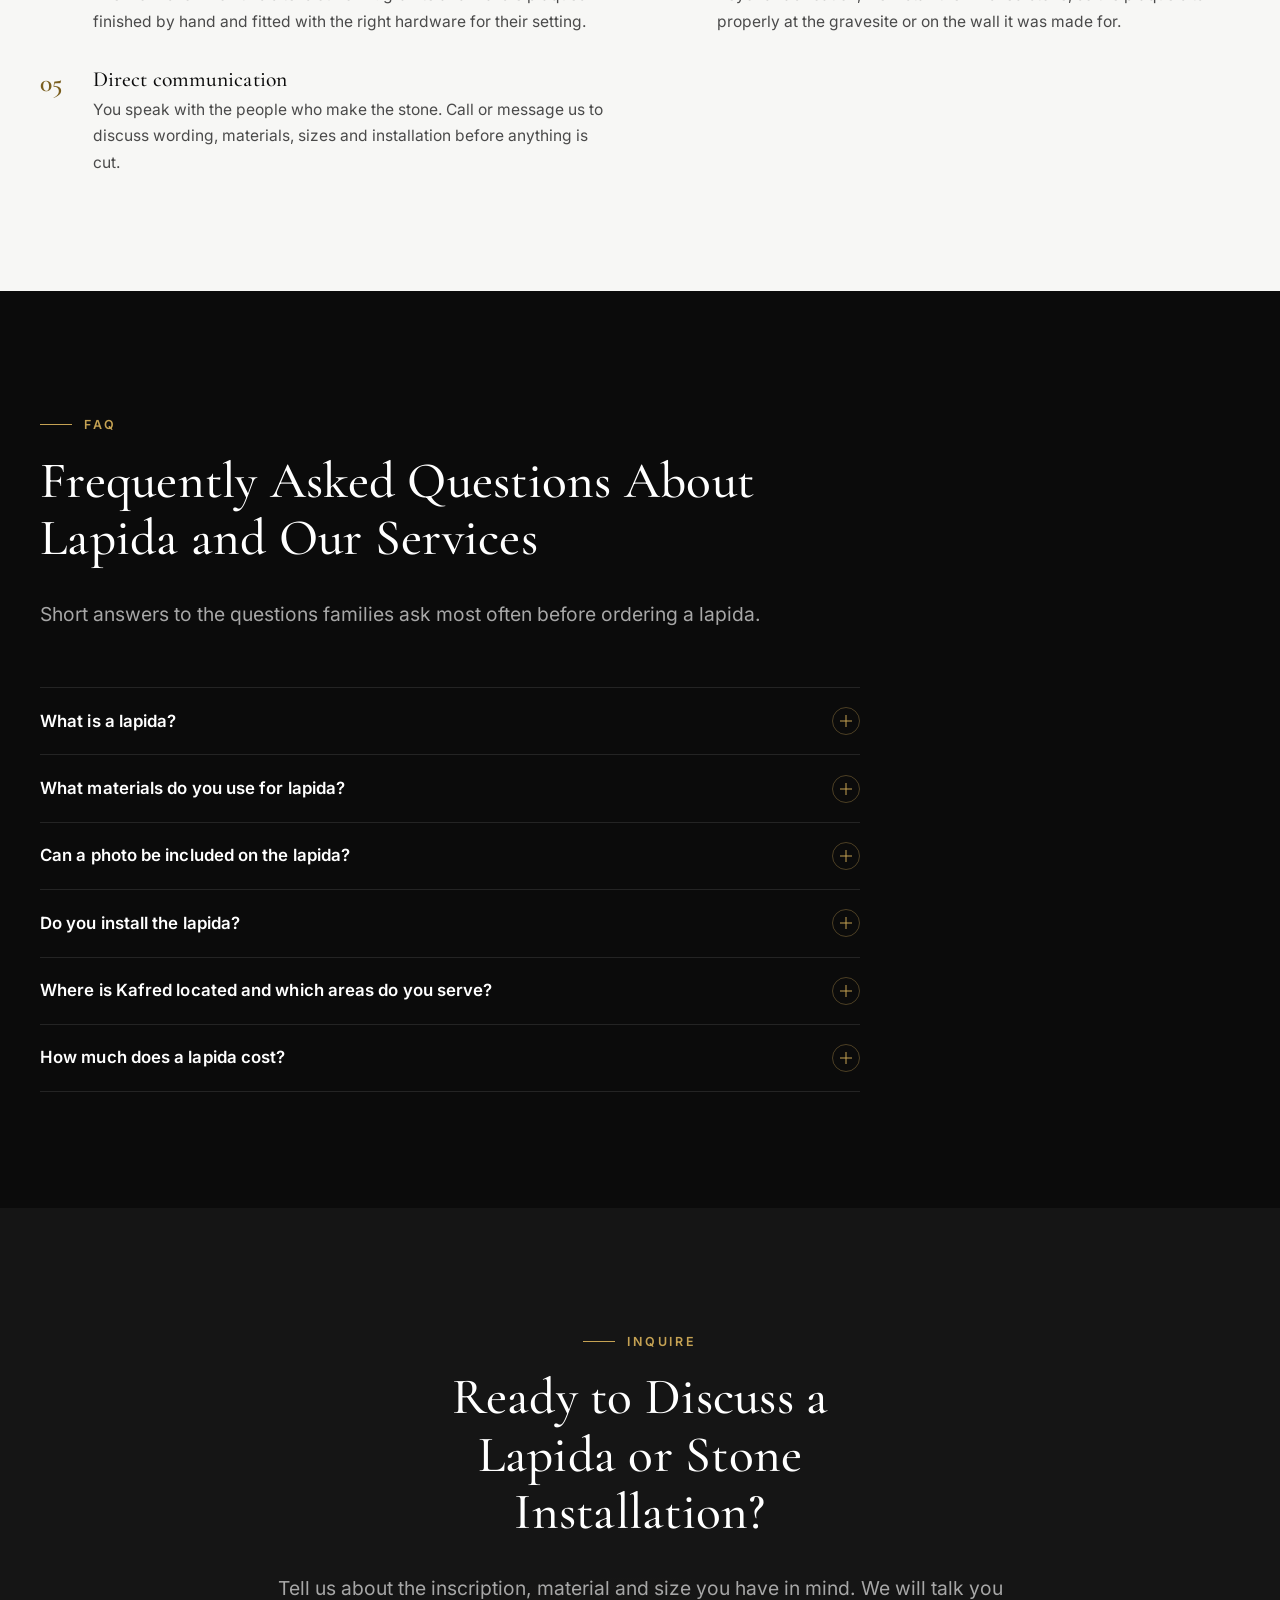
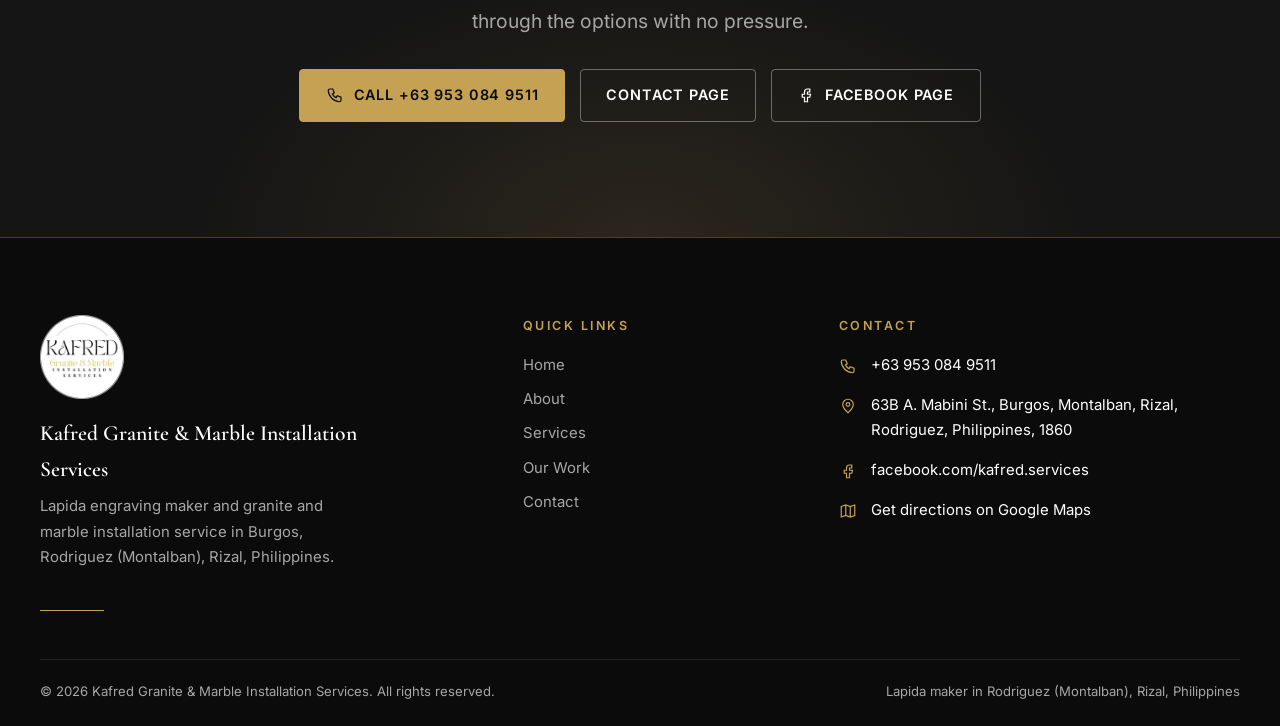
==== commit 95986ab7: "Make images load faster on phones and desktops - Re-encode every photo from the originals at four wi" ====
--- a/index.html
+++ b/index.html
@@ -38,7 +38,7 @@
   <link rel="manifest" href="site.webmanifest">
   <link rel="preload" as="font" type="font/woff2" href="assets/fonts/CormorantGaramond-Variable.woff2" crossorigin>
   <link rel="preload" as="font" type="font/woff2" href="assets/fonts/Inter-Variable.woff2" crossorigin>
-  <link rel="preload" as="image" href="assets/images/projects/lapida-white-marble-gold-lettering-two-portraits-installed-800.webp" imagesrcset="assets/images/projects/lapida-white-marble-gold-lettering-two-portraits-installed-800.webp 800w, assets/images/projects/lapida-white-marble-gold-lettering-two-portraits-installed-1125.webp 1125w" imagesizes="(min-width: 900px) 45vw, 100vw" fetchpriority="high">
+  <link rel="preload" as="image" href="assets/images/projects/lapida-white-marble-gold-lettering-two-portraits-installed-800.webp" imagesrcset="assets/images/projects/lapida-white-marble-gold-lettering-two-portraits-installed-480.webp 480w, assets/images/projects/lapida-white-marble-gold-lettering-two-portraits-installed-800.webp 800w, assets/images/projects/lapida-white-marble-gold-lettering-two-portraits-installed-1125.webp 1125w" imagesizes="(min-width: 1300px) 540px, (min-width: 900px) 45vw, 100vw" fetchpriority="high">
   <link rel="stylesheet" href="assets/css/style.css">
   <script type="application/ld+json">
 {
@@ -244,7 +244,7 @@
   <header class="site-header">
     <div class="container header-inner">
       <a class="brand" href="./" aria-label="Kafred Granite &amp; Marble Installation Services — Home" title="Kafred Granite &amp; Marble Installation Services — Home">
-        <img src="assets/images/logo-320.png" width="52" height="52" alt="Kafred Granite &amp; Marble Installation Services logo" title="Kafred Granite &amp; Marble Installation Services">
+        <img src="assets/images/logo-200.webp" width="52" height="52" alt="Kafred Granite &amp; Marble Installation Services logo" title="Kafred Granite &amp; Marble Installation Services">
         <span class="brand__text"><span class="brand__name">KAFRED</span><br><span class="brand__tag">Granite &amp; Marble</span></span>
       </a>
       <button class="nav-toggle" type="button" aria-expanded="false" aria-controls="site-nav" aria-label="Open menu">
@@ -287,25 +287,25 @@
           <section class="hero__frame hero-slides" data-slideshow data-interval="5500" aria-roledescription="carousel" aria-label="Examples of our work">
             <div class="hero-slides__track">
               <figure class="hero-slide is-active" role="group" aria-roledescription="slide" aria-label="Photo 1 of 7" data-caption="White marble lapida with gold lettering and two ceramic portraits, installed at the gravesite">
-                <img src="assets/images/projects/lapida-white-marble-gold-lettering-two-portraits-installed-800.webp" srcset="assets/images/projects/lapida-white-marble-gold-lettering-two-portraits-installed-800.webp 800w, assets/images/projects/lapida-white-marble-gold-lettering-two-portraits-installed-1125.webp 1125w" sizes="(min-width: 900px) 45vw, 100vw" width="800" height="600" fetchpriority="high" decoding="async" alt="White marble lapida with gold lettering and two ceramic portraits, installed at a gravesite with a basket of flowers" title="White marble lapida with gold lettering and two ceramic portraits, installed at the gravesite — Kafred Granite &amp; Marble Installation Services">
+                <img src="assets/images/projects/lapida-white-marble-gold-lettering-two-portraits-installed-800.webp" srcset="assets/images/projects/lapida-white-marble-gold-lettering-two-portraits-installed-480.webp 480w, assets/images/projects/lapida-white-marble-gold-lettering-two-portraits-installed-800.webp 800w, assets/images/projects/lapida-white-marble-gold-lettering-two-portraits-installed-1125.webp 1125w" sizes="(min-width: 1300px) 540px, (min-width: 900px) 45vw, 100vw" width="800" height="600" fetchpriority="high" decoding="async" alt="White marble lapida with gold lettering and two ceramic portraits, installed at a gravesite with a basket of flowers" title="White marble lapida with gold lettering and two ceramic portraits, installed at the gravesite — Kafred Granite &amp; Marble Installation Services">
               </figure>
               <figure class="hero-slide" role="group" aria-roledescription="slide" aria-label="Photo 2 of 7" aria-hidden="true" data-caption="Black galaxy granite lapida with gold lettering, rose border and brass standoff fittings">
-                <img src="assets/images/projects/lapida-black-galaxy-granite-gold-lettering-brass-fittings-800.webp" srcset="assets/images/projects/lapida-black-galaxy-granite-gold-lettering-brass-fittings-800.webp 800w, assets/images/projects/lapida-black-galaxy-granite-gold-lettering-brass-fittings-1600.webp 1600w" sizes="(min-width: 900px) 45vw, 100vw" width="800" height="598" loading="lazy" decoding="async" alt="Black galaxy granite lapida with gold lettering, rose border and brass standoff fittings" title="Black galaxy granite lapida with gold lettering, rose border and brass standoff fittings — Kafred Granite &amp; Marble Installation Services">
+                <img src="[data-uri]" data-src="assets/images/projects/lapida-black-galaxy-granite-gold-lettering-brass-fittings-800.webp" data-srcset="assets/images/projects/lapida-black-galaxy-granite-gold-lettering-brass-fittings-480.webp 480w, assets/images/projects/lapida-black-galaxy-granite-gold-lettering-brass-fittings-800.webp 800w, assets/images/projects/lapida-black-galaxy-granite-gold-lettering-brass-fittings-1200.webp 1200w, assets/images/projects/lapida-black-galaxy-granite-gold-lettering-brass-fittings-1600.webp 1600w" sizes="(min-width: 1300px) 540px, (min-width: 900px) 45vw, 100vw" width="800" height="598" decoding="async" alt="Black galaxy granite lapida with gold lettering, rose border and brass standoff fittings" title="Black galaxy granite lapida with gold lettering, rose border and brass standoff fittings — Kafred Granite &amp; Marble Installation Services">
               </figure>
               <figure class="hero-slide" role="group" aria-roledescription="slide" aria-label="Photo 3 of 7" aria-hidden="true" data-caption="Black galaxy granite lapida with gold script lettering, scroll border and ceramic portrait">
-                <img src="assets/images/projects/lapida-black-galaxy-granite-gold-lettering-portrait-800.webp" srcset="assets/images/projects/lapida-black-galaxy-granite-gold-lettering-portrait-800.webp 800w, assets/images/projects/lapida-black-galaxy-granite-gold-lettering-portrait-1600.webp 1600w" sizes="(min-width: 900px) 45vw, 100vw" width="800" height="622" loading="lazy" decoding="async" alt="Black galaxy granite lapida with gold script lettering, gold scroll border and a ceramic portrait" title="Black galaxy granite lapida with gold script lettering, scroll border and ceramic portrait — Kafred Granite &amp; Marble Installation Services">
+                <img src="[data-uri]" data-src="assets/images/projects/lapida-black-galaxy-granite-gold-lettering-portrait-800.webp" data-srcset="assets/images/projects/lapida-black-galaxy-granite-gold-lettering-portrait-480.webp 480w, assets/images/projects/lapida-black-galaxy-granite-gold-lettering-portrait-800.webp 800w, assets/images/projects/lapida-black-galaxy-granite-gold-lettering-portrait-1200.webp 1200w, assets/images/projects/lapida-black-galaxy-granite-gold-lettering-portrait-1600.webp 1600w" sizes="(min-width: 1300px) 540px, (min-width: 900px) 45vw, 100vw" width="800" height="622" decoding="async" alt="Black galaxy granite lapida with gold script lettering, gold scroll border and a ceramic portrait" title="Black galaxy granite lapida with gold script lettering, scroll border and ceramic portrait — Kafred Granite &amp; Marble Installation Services">
               </figure>
               <figure class="hero-slide" role="group" aria-roledescription="slide" aria-label="Photo 4 of 7" aria-hidden="true" data-caption="Black granite lapida with etched portrait, gold signature, dove and cross">
-                <img src="assets/images/projects/lapida-black-granite-laser-etched-portrait-signature-800.webp" srcset="assets/images/projects/lapida-black-granite-laser-etched-portrait-signature-800.webp 800w, assets/images/projects/lapida-black-granite-laser-etched-portrait-signature-1600.webp 1600w" sizes="(min-width: 900px) 45vw, 100vw" width="800" height="600" loading="lazy" decoding="async" alt="Black granite lapida with a laser-etched portrait, an engraved signature in gold, and dove and cross details" title="Black granite lapida with etched portrait, gold signature, dove and cross — Kafred Granite &amp; Marble Installation Services">
+                <img src="[data-uri]" data-src="assets/images/projects/lapida-black-granite-laser-etched-portrait-signature-800.webp" data-srcset="assets/images/projects/lapida-black-granite-laser-etched-portrait-signature-480.webp 480w, assets/images/projects/lapida-black-granite-laser-etched-portrait-signature-800.webp 800w, assets/images/projects/lapida-black-granite-laser-etched-portrait-signature-1200.webp 1200w, assets/images/projects/lapida-black-granite-laser-etched-portrait-signature-1600.webp 1600w" sizes="(min-width: 1300px) 540px, (min-width: 900px) 45vw, 100vw" width="800" height="600" decoding="async" alt="Black granite lapida with a laser-etched portrait, an engraved signature in gold, and dove and cross details" title="Black granite lapida with etched portrait, gold signature, dove and cross — Kafred Granite &amp; Marble Installation Services">
               </figure>
               <figure class="hero-slide" role="group" aria-roledescription="slide" aria-label="Photo 5 of 7" aria-hidden="true" data-caption="Veined white marble lapida with bold black lettering and geometric corner borders">
-                <img src="assets/images/projects/lapida-white-marble-black-lettering-veined-800.webp" srcset="assets/images/projects/lapida-white-marble-black-lettering-veined-800.webp 800w, assets/images/projects/lapida-white-marble-black-lettering-veined-1600.webp 1600w" sizes="(min-width: 900px) 45vw, 100vw" width="800" height="658" loading="lazy" decoding="async" alt="White veined marble lapida with bold black engraved lettering and geometric corner borders" title="Veined white marble lapida with bold black lettering and geometric corner borders — Kafred Granite &amp; Marble Installation Services">
+                <img src="[data-uri]" data-src="assets/images/projects/lapida-white-marble-black-lettering-veined-800.webp" data-srcset="assets/images/projects/lapida-white-marble-black-lettering-veined-480.webp 480w, assets/images/projects/lapida-white-marble-black-lettering-veined-800.webp 800w, assets/images/projects/lapida-white-marble-black-lettering-veined-1200.webp 1200w, assets/images/projects/lapida-white-marble-black-lettering-veined-1600.webp 1600w" sizes="(min-width: 1300px) 540px, (min-width: 900px) 45vw, 100vw" width="800" height="658" decoding="async" alt="White veined marble lapida with bold black engraved lettering and geometric corner borders" title="Veined white marble lapida with bold black lettering and geometric corner borders — Kafred Granite &amp; Marble Installation Services">
               </figure>
               <figure class="hero-slide" role="group" aria-roledescription="slide" aria-label="Photo 6 of 7" aria-hidden="true" data-caption="Black granite family lapida with two ceramic portraits and silver script lettering">
-                <img src="assets/images/projects/lapida-black-granite-two-portraits-script-lettering-800.webp" srcset="assets/images/projects/lapida-black-granite-two-portraits-script-lettering-800.webp 800w, assets/images/projects/lapida-black-granite-two-portraits-script-lettering-1600.webp 1600w" sizes="(min-width: 900px) 45vw, 100vw" width="800" height="600" loading="lazy" decoding="async" alt="Black granite lapida with two oval ceramic portraits and silver script lettering for a family memorial" title="Black granite family lapida with two ceramic portraits and silver script lettering — Kafred Granite &amp; Marble Installation Services">
+                <img src="[data-uri]" data-src="assets/images/projects/lapida-black-granite-two-portraits-script-lettering-800.webp" data-srcset="assets/images/projects/lapida-black-granite-two-portraits-script-lettering-480.webp 480w, assets/images/projects/lapida-black-granite-two-portraits-script-lettering-800.webp 800w, assets/images/projects/lapida-black-granite-two-portraits-script-lettering-1200.webp 1200w, assets/images/projects/lapida-black-granite-two-portraits-script-lettering-1600.webp 1600w" sizes="(min-width: 1300px) 540px, (min-width: 900px) 45vw, 100vw" width="800" height="600" decoding="async" alt="Black granite lapida with two oval ceramic portraits and silver script lettering for a family memorial" title="Black granite family lapida with two ceramic portraits and silver script lettering — Kafred Granite &amp; Marble Installation Services">
               </figure>
               <figure class="hero-slide" role="group" aria-roledescription="slide" aria-label="Photo 7 of 7" aria-hidden="true" data-caption="Black granite lapida with gold border, silver script, cross and praying hands">
-                <img src="assets/images/projects/lapida-black-granite-gold-border-silver-script-800.webp" srcset="assets/images/projects/lapida-black-granite-gold-border-silver-script-800.webp 800w, assets/images/projects/lapida-black-granite-gold-border-silver-script-1600.webp 1600w" sizes="(min-width: 900px) 45vw, 100vw" width="800" height="600" loading="lazy" decoding="async" alt="Black granite lapida with a gold border, silver script lettering, engraved cross and praying hands" title="Black granite lapida with gold border, silver script, cross and praying hands — Kafred Granite &amp; Marble Installation Services">
+                <img src="[data-uri]" data-src="assets/images/projects/lapida-black-granite-gold-border-silver-script-800.webp" data-srcset="assets/images/projects/lapida-black-granite-gold-border-silver-script-480.webp 480w, assets/images/projects/lapida-black-granite-gold-border-silver-script-800.webp 800w, assets/images/projects/lapida-black-granite-gold-border-silver-script-1200.webp 1200w, assets/images/projects/lapida-black-granite-gold-border-silver-script-1600.webp 1600w" sizes="(min-width: 1300px) 540px, (min-width: 900px) 45vw, 100vw" width="800" height="600" decoding="async" alt="Black granite lapida with a gold border, silver script lettering, engraved cross and praying hands" title="Black granite lapida with gold border, silver script, cross and praying hands — Kafred Granite &amp; Marble Installation Services">
               </figure>
             </div>
             <div class="hero-slides__controls">
@@ -347,7 +347,7 @@
     <section class="section" id="about-kafred" aria-labelledby="intro-heading">
       <div class="container split">
         <div class="split__media split__media--portrait reveal">
-          <img src="assets/images/projects/lapida-blue-pearl-granite-installed-gravesite-800.webp" srcset="assets/images/projects/lapida-blue-pearl-granite-installed-gravesite-800.webp 800w, assets/images/projects/lapida-blue-pearl-granite-installed-gravesite-1600.webp 1600w" sizes="(min-width: 860px) 45vw, 100vw" width="600" height="800" loading="lazy" decoding="async" alt="Blue pearl granite lapida installed at a gravesite, with candles and orchids placed beside it" title="Blue pearl granite lapida installed at the gravesite — Kafred Granite &amp; Marble Installation Services">
+          <img src="assets/images/projects/lapida-blue-pearl-granite-installed-gravesite-800.webp" srcset="assets/images/projects/lapida-blue-pearl-granite-installed-gravesite-480.webp 480w, assets/images/projects/lapida-blue-pearl-granite-installed-gravesite-800.webp 800w, assets/images/projects/lapida-blue-pearl-granite-installed-gravesite-1200.webp 1200w, assets/images/projects/lapida-blue-pearl-granite-installed-gravesite-1600.webp 1600w" sizes="(min-width: 1300px) 560px, (min-width: 860px) 45vw, 100vw" width="600" height="800" loading="lazy" decoding="async" alt="Blue pearl granite lapida installed at a gravesite, with candles and orchids placed beside it" title="Blue pearl granite lapida installed at the gravesite — Kafred Granite &amp; Marble Installation Services">
         </div>
         <div class="split__body reveal">
           <p class="eyebrow">Introduction</p>
@@ -410,57 +410,57 @@
         </div>
         <div class="work-grid">
         <figure class="work-item" data-category="granite gold portrait">
-          <a class="work-item__link" href="assets/images/projects/lapida-black-galaxy-granite-gold-lettering-portrait-1600.webp" data-lightbox data-caption="Black galaxy granite lapida with gold script lettering, scroll border and ceramic portrait" data-width="1600" data-height="1245" title="View larger: Black galaxy granite lapida with gold script lettering, scroll border and ceramic portrait">
-            <img src="assets/images/projects/lapida-black-galaxy-granite-gold-lettering-portrait-800.webp" srcset="assets/images/projects/lapida-black-galaxy-granite-gold-lettering-portrait-800.webp 800w, assets/images/projects/lapida-black-galaxy-granite-gold-lettering-portrait-1600.webp 1600w" sizes="(min-width: 960px) 380px, (min-width: 560px) 50vw, 100vw" width="800" height="622" alt="Black galaxy granite lapida with gold script lettering, gold scroll border and a ceramic portrait" title="Black galaxy granite lapida with gold script lettering, scroll border and ceramic portrait — Kafred Granite &amp; Marble Installation Services" loading="lazy" decoding="async">
+          <a class="work-item__link" href="assets/images/projects/lapida-black-galaxy-granite-gold-lettering-portrait-1600.webp" data-lightbox data-src-medium="assets/images/projects/lapida-black-galaxy-granite-gold-lettering-portrait-1200.webp" data-caption="Black galaxy granite lapida with gold script lettering, scroll border and ceramic portrait" data-width="1600" data-height="1245" title="View larger: Black galaxy granite lapida with gold script lettering, scroll border and ceramic portrait">
+            <img src="assets/images/projects/lapida-black-galaxy-granite-gold-lettering-portrait-800.webp" srcset="assets/images/projects/lapida-black-galaxy-granite-gold-lettering-portrait-480.webp 480w, assets/images/projects/lapida-black-galaxy-granite-gold-lettering-portrait-800.webp 800w, assets/images/projects/lapida-black-galaxy-granite-gold-lettering-portrait-1200.webp 1200w, assets/images/projects/lapida-black-galaxy-granite-gold-lettering-portrait-1600.webp 1600w" sizes="(min-width: 1300px) 384px, (min-width: 960px) 32vw, (min-width: 560px) 48vw, 100vw" width="800" height="622" alt="Black galaxy granite lapida with gold script lettering, gold scroll border and a ceramic portrait" title="Black galaxy granite lapida with gold script lettering, scroll border and ceramic portrait — Kafred Granite &amp; Marble Installation Services" loading="lazy" decoding="async">
             <span class="work-item__zoom" aria-hidden="true"><svg viewBox="0 0 24 24" fill="none" stroke="currentColor" stroke-width="1.6"><circle cx="11" cy="11" r="7"/><path d="M21 21l-4.3-4.3M11 8v6M8 11h6"/></svg></span>
           </a>
           <figcaption>Black galaxy granite lapida with gold script lettering, scroll border and ceramic portrait</figcaption>
         </figure>
         <figure class="work-item work-item--portrait" data-category="granite installed portrait">
-          <a class="work-item__link" href="assets/images/projects/lapida-blue-pearl-granite-installed-gravesite-1600.webp" data-lightbox data-caption="Blue pearl granite lapida installed at the gravesite" data-width="1200" data-height="1600" title="View larger: Blue pearl granite lapida installed at the gravesite">
-            <img src="assets/images/projects/lapida-blue-pearl-granite-installed-gravesite-800.webp" srcset="assets/images/projects/lapida-blue-pearl-granite-installed-gravesite-800.webp 800w, assets/images/projects/lapida-blue-pearl-granite-installed-gravesite-1600.webp 1600w" sizes="(min-width: 960px) 380px, (min-width: 560px) 50vw, 100vw" width="600" height="800" alt="Blue pearl granite lapida installed at a gravesite, with candles and orchids placed beside it" title="Blue pearl granite lapida installed at the gravesite — Kafred Granite &amp; Marble Installation Services" loading="lazy" decoding="async">
+          <a class="work-item__link" href="assets/images/projects/lapida-blue-pearl-granite-installed-gravesite-1600.webp" data-lightbox data-src-medium="assets/images/projects/lapida-blue-pearl-granite-installed-gravesite-1200.webp" data-caption="Blue pearl granite lapida installed at the gravesite" data-width="1200" data-height="1600" title="View larger: Blue pearl granite lapida installed at the gravesite">
+            <img src="assets/images/projects/lapida-blue-pearl-granite-installed-gravesite-800.webp" srcset="assets/images/projects/lapida-blue-pearl-granite-installed-gravesite-480.webp 480w, assets/images/projects/lapida-blue-pearl-granite-installed-gravesite-800.webp 800w, assets/images/projects/lapida-blue-pearl-granite-installed-gravesite-1200.webp 1200w, assets/images/projects/lapida-blue-pearl-granite-installed-gravesite-1600.webp 1600w" sizes="(min-width: 1300px) 384px, (min-width: 960px) 32vw, (min-width: 560px) 48vw, 100vw" width="600" height="800" alt="Blue pearl granite lapida installed at a gravesite, with candles and orchids placed beside it" title="Blue pearl granite lapida installed at the gravesite — Kafred Granite &amp; Marble Installation Services" loading="lazy" decoding="async">
             <span class="work-item__zoom" aria-hidden="true"><svg viewBox="0 0 24 24" fill="none" stroke="currentColor" stroke-width="1.6"><circle cx="11" cy="11" r="7"/><path d="M21 21l-4.3-4.3M11 8v6M8 11h6"/></svg></span>
           </a>
           <figcaption>Blue pearl granite lapida installed at the gravesite</figcaption>
         </figure>
         <figure class="work-item" data-category="marble">
-          <a class="work-item__link" href="assets/images/projects/lapida-white-marble-black-lettering-veined-1600.webp" data-lightbox data-caption="Veined white marble lapida with bold black lettering and geometric corner borders" data-width="1600" data-height="1317" title="View larger: Veined white marble lapida with bold black lettering and geometric corner borders">
-            <img src="assets/images/projects/lapida-white-marble-black-lettering-veined-800.webp" srcset="assets/images/projects/lapida-white-marble-black-lettering-veined-800.webp 800w, assets/images/projects/lapida-white-marble-black-lettering-veined-1600.webp 1600w" sizes="(min-width: 960px) 380px, (min-width: 560px) 50vw, 100vw" width="800" height="658" alt="White veined marble lapida with bold black engraved lettering and geometric corner borders" title="Veined white marble lapida with bold black lettering and geometric corner borders — Kafred Granite &amp; Marble Installation Services" loading="lazy" decoding="async">
+          <a class="work-item__link" href="assets/images/projects/lapida-white-marble-black-lettering-veined-1600.webp" data-lightbox data-src-medium="assets/images/projects/lapida-white-marble-black-lettering-veined-1200.webp" data-caption="Veined white marble lapida with bold black lettering and geometric corner borders" data-width="1600" data-height="1317" title="View larger: Veined white marble lapida with bold black lettering and geometric corner borders">
+            <img src="assets/images/projects/lapida-white-marble-black-lettering-veined-800.webp" srcset="assets/images/projects/lapida-white-marble-black-lettering-veined-480.webp 480w, assets/images/projects/lapida-white-marble-black-lettering-veined-800.webp 800w, assets/images/projects/lapida-white-marble-black-lettering-veined-1200.webp 1200w, assets/images/projects/lapida-white-marble-black-lettering-veined-1600.webp 1600w" sizes="(min-width: 1300px) 384px, (min-width: 960px) 32vw, (min-width: 560px) 48vw, 100vw" width="800" height="658" alt="White veined marble lapida with bold black engraved lettering and geometric corner borders" title="Veined white marble lapida with bold black lettering and geometric corner borders — Kafred Granite &amp; Marble Installation Services" loading="lazy" decoding="async">
             <span class="work-item__zoom" aria-hidden="true"><svg viewBox="0 0 24 24" fill="none" stroke="currentColor" stroke-width="1.6"><circle cx="11" cy="11" r="7"/><path d="M21 21l-4.3-4.3M11 8v6M8 11h6"/></svg></span>
           </a>
           <figcaption>Veined white marble lapida with bold black lettering and geometric corner borders</figcaption>
         </figure>
         <figure class="work-item" data-category="granite etched gold">
-          <a class="work-item__link" href="assets/images/projects/lapida-black-granite-laser-etched-portrait-signature-1600.webp" data-lightbox data-caption="Black granite lapida with etched portrait, gold signature, dove and cross" data-width="1600" data-height="1201" title="View larger: Black granite lapida with etched portrait, gold signature, dove and cross">
-            <img src="assets/images/projects/lapida-black-granite-laser-etched-portrait-signature-800.webp" srcset="assets/images/projects/lapida-black-granite-laser-etched-portrait-signature-800.webp 800w, assets/images/projects/lapida-black-granite-laser-etched-portrait-signature-1600.webp 1600w" sizes="(min-width: 960px) 380px, (min-width: 560px) 50vw, 100vw" width="800" height="600" alt="Black granite lapida with a laser-etched portrait, an engraved signature in gold, and dove and cross details" title="Black granite lapida with etched portrait, gold signature, dove and cross — Kafred Granite &amp; Marble Installation Services" loading="lazy" decoding="async">
+          <a class="work-item__link" href="assets/images/projects/lapida-black-granite-laser-etched-portrait-signature-1600.webp" data-lightbox data-src-medium="assets/images/projects/lapida-black-granite-laser-etched-portrait-signature-1200.webp" data-caption="Black granite lapida with etched portrait, gold signature, dove and cross" data-width="1600" data-height="1201" title="View larger: Black granite lapida with etched portrait, gold signature, dove and cross">
+            <img src="assets/images/projects/lapida-black-granite-laser-etched-portrait-signature-800.webp" srcset="assets/images/projects/lapida-black-granite-laser-etched-portrait-signature-480.webp 480w, assets/images/projects/lapida-black-granite-laser-etched-portrait-signature-800.webp 800w, assets/images/projects/lapida-black-granite-laser-etched-portrait-signature-1200.webp 1200w, assets/images/projects/lapida-black-granite-laser-etched-portrait-signature-1600.webp 1600w" sizes="(min-width: 1300px) 384px, (min-width: 960px) 32vw, (min-width: 560px) 48vw, 100vw" width="800" height="600" alt="Black granite lapida with a laser-etched portrait, an engraved signature in gold, and dove and cross details" title="Black granite lapida with etched portrait, gold signature, dove and cross — Kafred Granite &amp; Marble Installation Services" loading="lazy" decoding="async">
             <span class="work-item__zoom" aria-hidden="true"><svg viewBox="0 0 24 24" fill="none" stroke="currentColor" stroke-width="1.6"><circle cx="11" cy="11" r="7"/><path d="M21 21l-4.3-4.3M11 8v6M8 11h6"/></svg></span>
           </a>
           <figcaption>Black granite lapida with etched portrait, gold signature, dove and cross</figcaption>
         </figure>
         <figure class="work-item" data-category="granite gold portrait">
-          <a class="work-item__link" href="assets/images/projects/lapida-black-galaxy-granite-gold-script-dove-1600.webp" data-lightbox data-caption="Black galaxy granite lapida with gold script, dove, border and brass fittings" data-width="1600" data-height="1443" title="View larger: Black galaxy granite lapida with gold script, dove, border and brass fittings">
-            <img src="assets/images/projects/lapida-black-galaxy-granite-gold-script-dove-800.webp" srcset="assets/images/projects/lapida-black-galaxy-granite-gold-script-dove-800.webp 800w, assets/images/projects/lapida-black-galaxy-granite-gold-script-dove-1600.webp 1600w" sizes="(min-width: 960px) 380px, (min-width: 560px) 50vw, 100vw" width="800" height="722" alt="Black galaxy granite lapida with gold script lettering, dove engraving, gold border and brass standoff fittings" title="Black galaxy granite lapida with gold script, dove, border and brass fittings — Kafred Granite &amp; Marble Installation Services" loading="lazy" decoding="async">
+          <a class="work-item__link" href="assets/images/projects/lapida-black-galaxy-granite-gold-script-dove-1600.webp" data-lightbox data-src-medium="assets/images/projects/lapida-black-galaxy-granite-gold-script-dove-1200.webp" data-caption="Black galaxy granite lapida with gold script, dove, border and brass fittings" data-width="1600" data-height="1443" title="View larger: Black galaxy granite lapida with gold script, dove, border and brass fittings">
+            <img src="assets/images/projects/lapida-black-galaxy-granite-gold-script-dove-800.webp" srcset="assets/images/projects/lapida-black-galaxy-granite-gold-script-dove-480.webp 480w, assets/images/projects/lapida-black-galaxy-granite-gold-script-dove-800.webp 800w, assets/images/projects/lapida-black-galaxy-granite-gold-script-dove-1200.webp 1200w, assets/images/projects/lapida-black-galaxy-granite-gold-script-dove-1600.webp 1600w" sizes="(min-width: 1300px) 384px, (min-width: 960px) 32vw, (min-width: 560px) 48vw, 100vw" width="800" height="722" alt="Black galaxy granite lapida with gold script lettering, dove engraving, gold border and brass standoff fittings" title="Black galaxy granite lapida with gold script, dove, border and brass fittings — Kafred Granite &amp; Marble Installation Services" loading="lazy" decoding="async">
             <span class="work-item__zoom" aria-hidden="true"><svg viewBox="0 0 24 24" fill="none" stroke="currentColor" stroke-width="1.6"><circle cx="11" cy="11" r="7"/><path d="M21 21l-4.3-4.3M11 8v6M8 11h6"/></svg></span>
           </a>
           <figcaption>Black galaxy granite lapida with gold script, dove, border and brass fittings</figcaption>
         </figure>
         <figure class="work-item" data-category="granite portrait">
-          <a class="work-item__link" href="assets/images/projects/lapida-black-granite-dual-portraits-praying-angels-1600.webp" data-lightbox data-caption="Black granite lapida with twin ceramic portraits, praying angels and silver lettering" data-width="1600" data-height="1004" title="View larger: Black granite lapida with twin ceramic portraits, praying angels and silver lettering">
-            <img src="assets/images/projects/lapida-black-granite-dual-portraits-praying-angels-800.webp" srcset="assets/images/projects/lapida-black-granite-dual-portraits-praying-angels-800.webp 800w, assets/images/projects/lapida-black-granite-dual-portraits-praying-angels-1600.webp 1600w" sizes="(min-width: 960px) 380px, (min-width: 560px) 50vw, 100vw" width="800" height="502" alt="Black granite lapida with two oval ceramic portraits, praying angel engravings and silver lettering" title="Black granite lapida with twin ceramic portraits, praying angels and silver lettering — Kafred Granite &amp; Marble Installation Services" loading="lazy" decoding="async">
+          <a class="work-item__link" href="assets/images/projects/lapida-black-granite-dual-portraits-praying-angels-1600.webp" data-lightbox data-src-medium="assets/images/projects/lapida-black-granite-dual-portraits-praying-angels-1200.webp" data-caption="Black granite lapida with twin ceramic portraits, praying angels and silver lettering" data-width="1600" data-height="1004" title="View larger: Black granite lapida with twin ceramic portraits, praying angels and silver lettering">
+            <img src="assets/images/projects/lapida-black-granite-dual-portraits-praying-angels-800.webp" srcset="assets/images/projects/lapida-black-granite-dual-portraits-praying-angels-480.webp 480w, assets/images/projects/lapida-black-granite-dual-portraits-praying-angels-800.webp 800w, assets/images/projects/lapida-black-granite-dual-portraits-praying-angels-1200.webp 1200w, assets/images/projects/lapida-black-granite-dual-portraits-praying-angels-1600.webp 1600w" sizes="(min-width: 1300px) 384px, (min-width: 960px) 32vw, (min-width: 560px) 48vw, 100vw" width="800" height="502" alt="Black granite lapida with two oval ceramic portraits, praying angel engravings and silver lettering" title="Black granite lapida with twin ceramic portraits, praying angels and silver lettering — Kafred Granite &amp; Marble Installation Services" loading="lazy" decoding="async">
             <span class="work-item__zoom" aria-hidden="true"><svg viewBox="0 0 24 24" fill="none" stroke="currentColor" stroke-width="1.6"><circle cx="11" cy="11" r="7"/><path d="M21 21l-4.3-4.3M11 8v6M8 11h6"/></svg></span>
           </a>
           <figcaption>Black granite lapida with twin ceramic portraits, praying angels and silver lettering</figcaption>
         </figure>
         <figure class="work-item" data-category="granite portrait">
-          <a class="work-item__link" href="assets/images/projects/lapida-black-granite-portrait-cross-wreath-1600.webp" data-lightbox data-caption="Black granite lapida with ceramic portrait, cross, praying hands and laurel wreath" data-width="1600" data-height="1031" title="View larger: Black granite lapida with ceramic portrait, cross, praying hands and laurel wreath">
-            <img src="assets/images/projects/lapida-black-granite-portrait-cross-wreath-800.webp" srcset="assets/images/projects/lapida-black-granite-portrait-cross-wreath-800.webp 800w, assets/images/projects/lapida-black-granite-portrait-cross-wreath-1600.webp 1600w" sizes="(min-width: 960px) 380px, (min-width: 560px) 50vw, 100vw" width="800" height="516" alt="Black granite lapida with a ceramic portrait, engraved cross, praying hands and laurel wreath in silver" title="Black granite lapida with ceramic portrait, cross, praying hands and laurel wreath — Kafred Granite &amp; Marble Installation Services" loading="lazy" decoding="async">
+          <a class="work-item__link" href="assets/images/projects/lapida-black-granite-portrait-cross-wreath-1600.webp" data-lightbox data-src-medium="assets/images/projects/lapida-black-granite-portrait-cross-wreath-1200.webp" data-caption="Black granite lapida with ceramic portrait, cross, praying hands and laurel wreath" data-width="1600" data-height="1031" title="View larger: Black granite lapida with ceramic portrait, cross, praying hands and laurel wreath">
+            <img src="assets/images/projects/lapida-black-granite-portrait-cross-wreath-800.webp" srcset="assets/images/projects/lapida-black-granite-portrait-cross-wreath-480.webp 480w, assets/images/projects/lapida-black-granite-portrait-cross-wreath-800.webp 800w, assets/images/projects/lapida-black-granite-portrait-cross-wreath-1200.webp 1200w, assets/images/projects/lapida-black-granite-portrait-cross-wreath-1600.webp 1600w" sizes="(min-width: 1300px) 384px, (min-width: 960px) 32vw, (min-width: 560px) 48vw, 100vw" width="800" height="516" alt="Black granite lapida with a ceramic portrait, engraved cross, praying hands and laurel wreath in silver" title="Black granite lapida with ceramic portrait, cross, praying hands and laurel wreath — Kafred Granite &amp; Marble Installation Services" loading="lazy" decoding="async">
             <span class="work-item__zoom" aria-hidden="true"><svg viewBox="0 0 24 24" fill="none" stroke="currentColor" stroke-width="1.6"><circle cx="11" cy="11" r="7"/><path d="M21 21l-4.3-4.3M11 8v6M8 11h6"/></svg></span>
           </a>
           <figcaption>Black granite lapida with ceramic portrait, cross, praying hands and laurel wreath</figcaption>
         </figure>
         <figure class="work-item" data-category="granite portrait">
-          <a class="work-item__link" href="assets/images/projects/lapida-black-granite-two-portraits-script-lettering-1600.webp" data-lightbox data-caption="Black granite family lapida with two ceramic portraits and silver script lettering" data-width="1600" data-height="1200" title="View larger: Black granite family lapida with two ceramic portraits and silver script lettering">
-            <img src="assets/images/projects/lapida-black-granite-two-portraits-script-lettering-800.webp" srcset="assets/images/projects/lapida-black-granite-two-portraits-script-lettering-800.webp 800w, assets/images/projects/lapida-black-granite-two-portraits-script-lettering-1600.webp 1600w" sizes="(min-width: 960px) 380px, (min-width: 560px) 50vw, 100vw" width="800" height="600" alt="Black granite lapida with two oval ceramic portraits and silver script lettering for a family memorial" title="Black granite family lapida with two ceramic portraits and silver script lettering — Kafred Granite &amp; Marble Installation Services" loading="lazy" decoding="async">
+          <a class="work-item__link" href="assets/images/projects/lapida-black-granite-two-portraits-script-lettering-1600.webp" data-lightbox data-src-medium="assets/images/projects/lapida-black-granite-two-portraits-script-lettering-1200.webp" data-caption="Black granite family lapida with two ceramic portraits and silver script lettering" data-width="1600" data-height="1200" title="View larger: Black granite family lapida with two ceramic portraits and silver script lettering">
+            <img src="assets/images/projects/lapida-black-granite-two-portraits-script-lettering-800.webp" srcset="assets/images/projects/lapida-black-granite-two-portraits-script-lettering-480.webp 480w, assets/images/projects/lapida-black-granite-two-portraits-script-lettering-800.webp 800w, assets/images/projects/lapida-black-granite-two-portraits-script-lettering-1200.webp 1200w, assets/images/projects/lapida-black-granite-two-portraits-script-lettering-1600.webp 1600w" sizes="(min-width: 1300px) 384px, (min-width: 960px) 32vw, (min-width: 560px) 48vw, 100vw" width="800" height="600" alt="Black granite lapida with two oval ceramic portraits and silver script lettering for a family memorial" title="Black granite family lapida with two ceramic portraits and silver script lettering — Kafred Granite &amp; Marble Installation Services" loading="lazy" decoding="async">
             <span class="work-item__zoom" aria-hidden="true"><svg viewBox="0 0 24 24" fill="none" stroke="currentColor" stroke-width="1.6"><circle cx="11" cy="11" r="7"/><path d="M21 21l-4.3-4.3M11 8v6M8 11h6"/></svg></span>
           </a>
           <figcaption>Black granite family lapida with two ceramic portraits and silver script lettering</figcaption>
@@ -585,7 +585,7 @@
     <div class="container">
       <div class="footer-grid">
         <div class="footer-brand">
-          <img src="assets/images/logo-320.png" width="84" height="84" alt="Kafred Granite &amp; Marble Installation Services logo" title="Kafred Granite &amp; Marble Installation Services" loading="lazy">
+          <img src="assets/images/logo-200.webp" width="84" height="84" alt="Kafred Granite &amp; Marble Installation Services logo" title="Kafred Granite &amp; Marble Installation Services" loading="lazy">
           <p class="footer-name">Kafred Granite &amp; Marble Installation Services</p>
           <p>Lapida engraving maker and granite and marble installation service in Burgos, Rodriguez (Montalban), Rizal, Philippines.</p>
         </div>
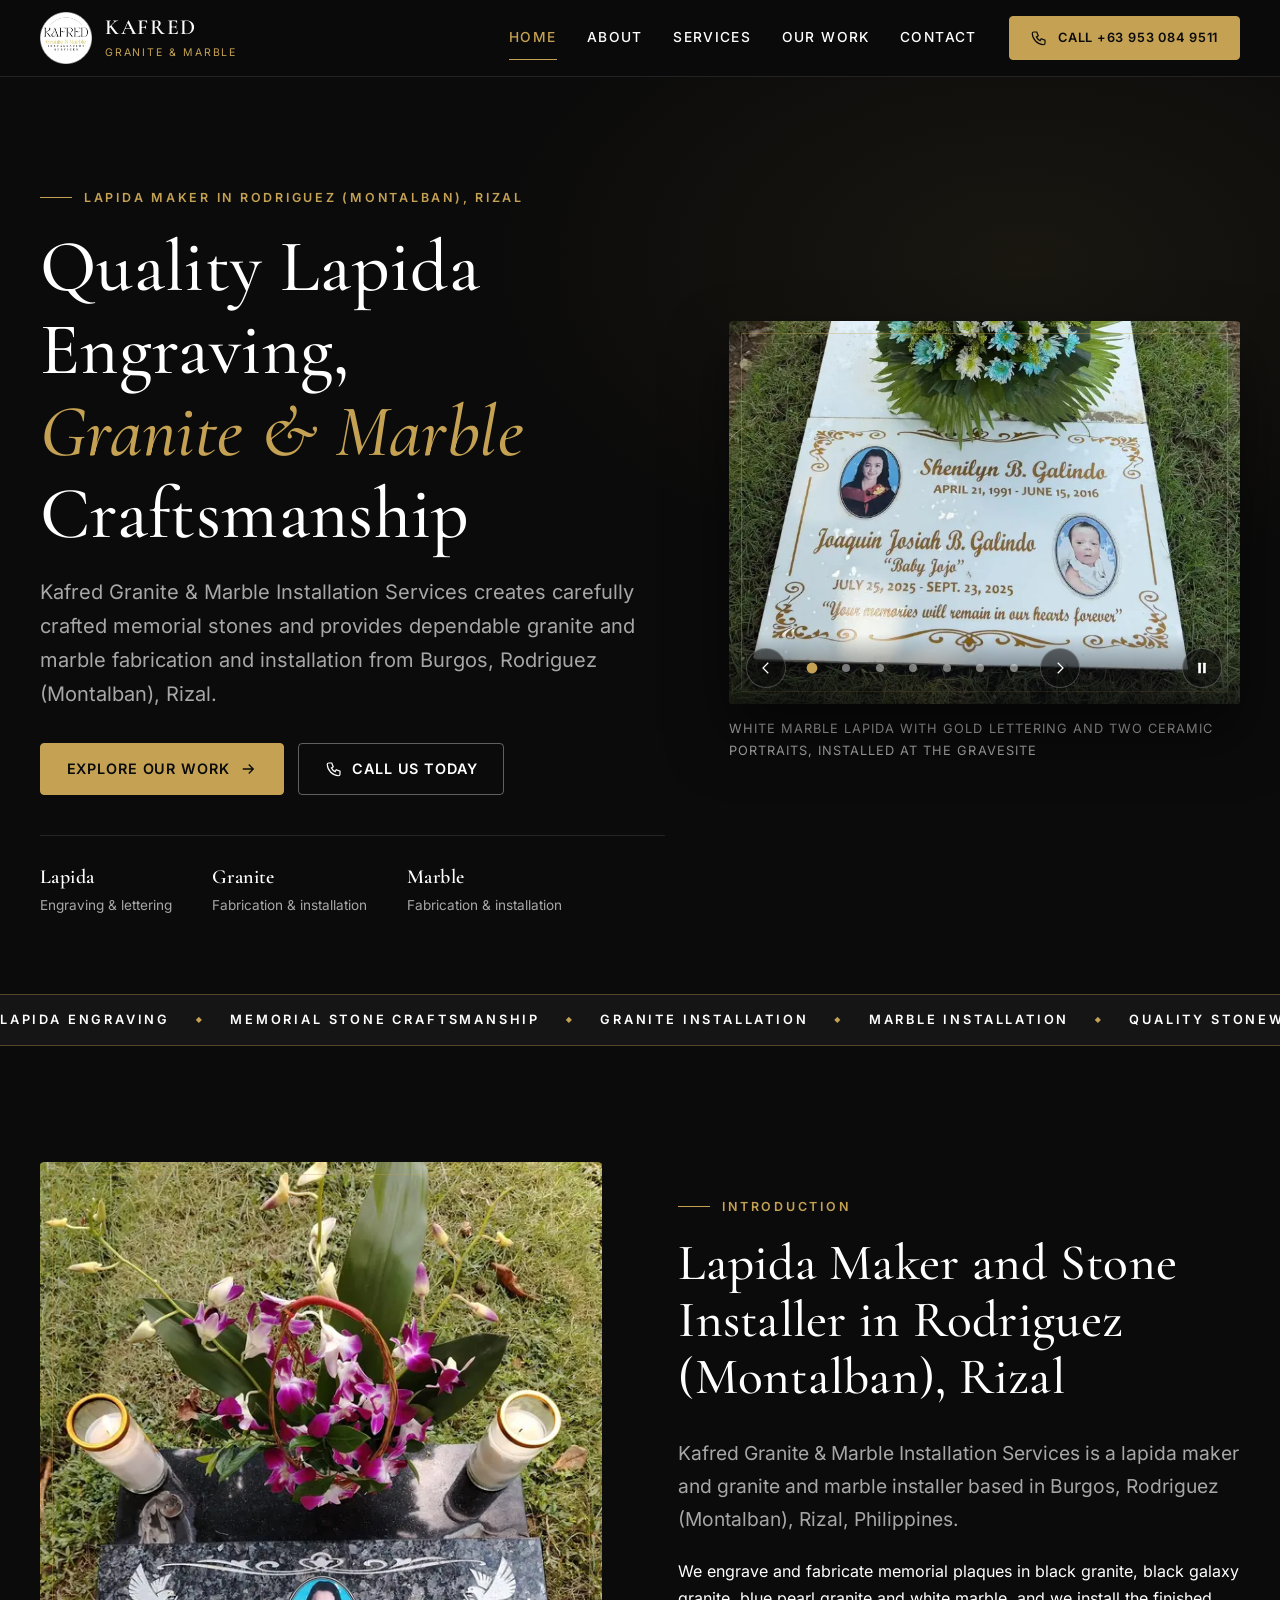
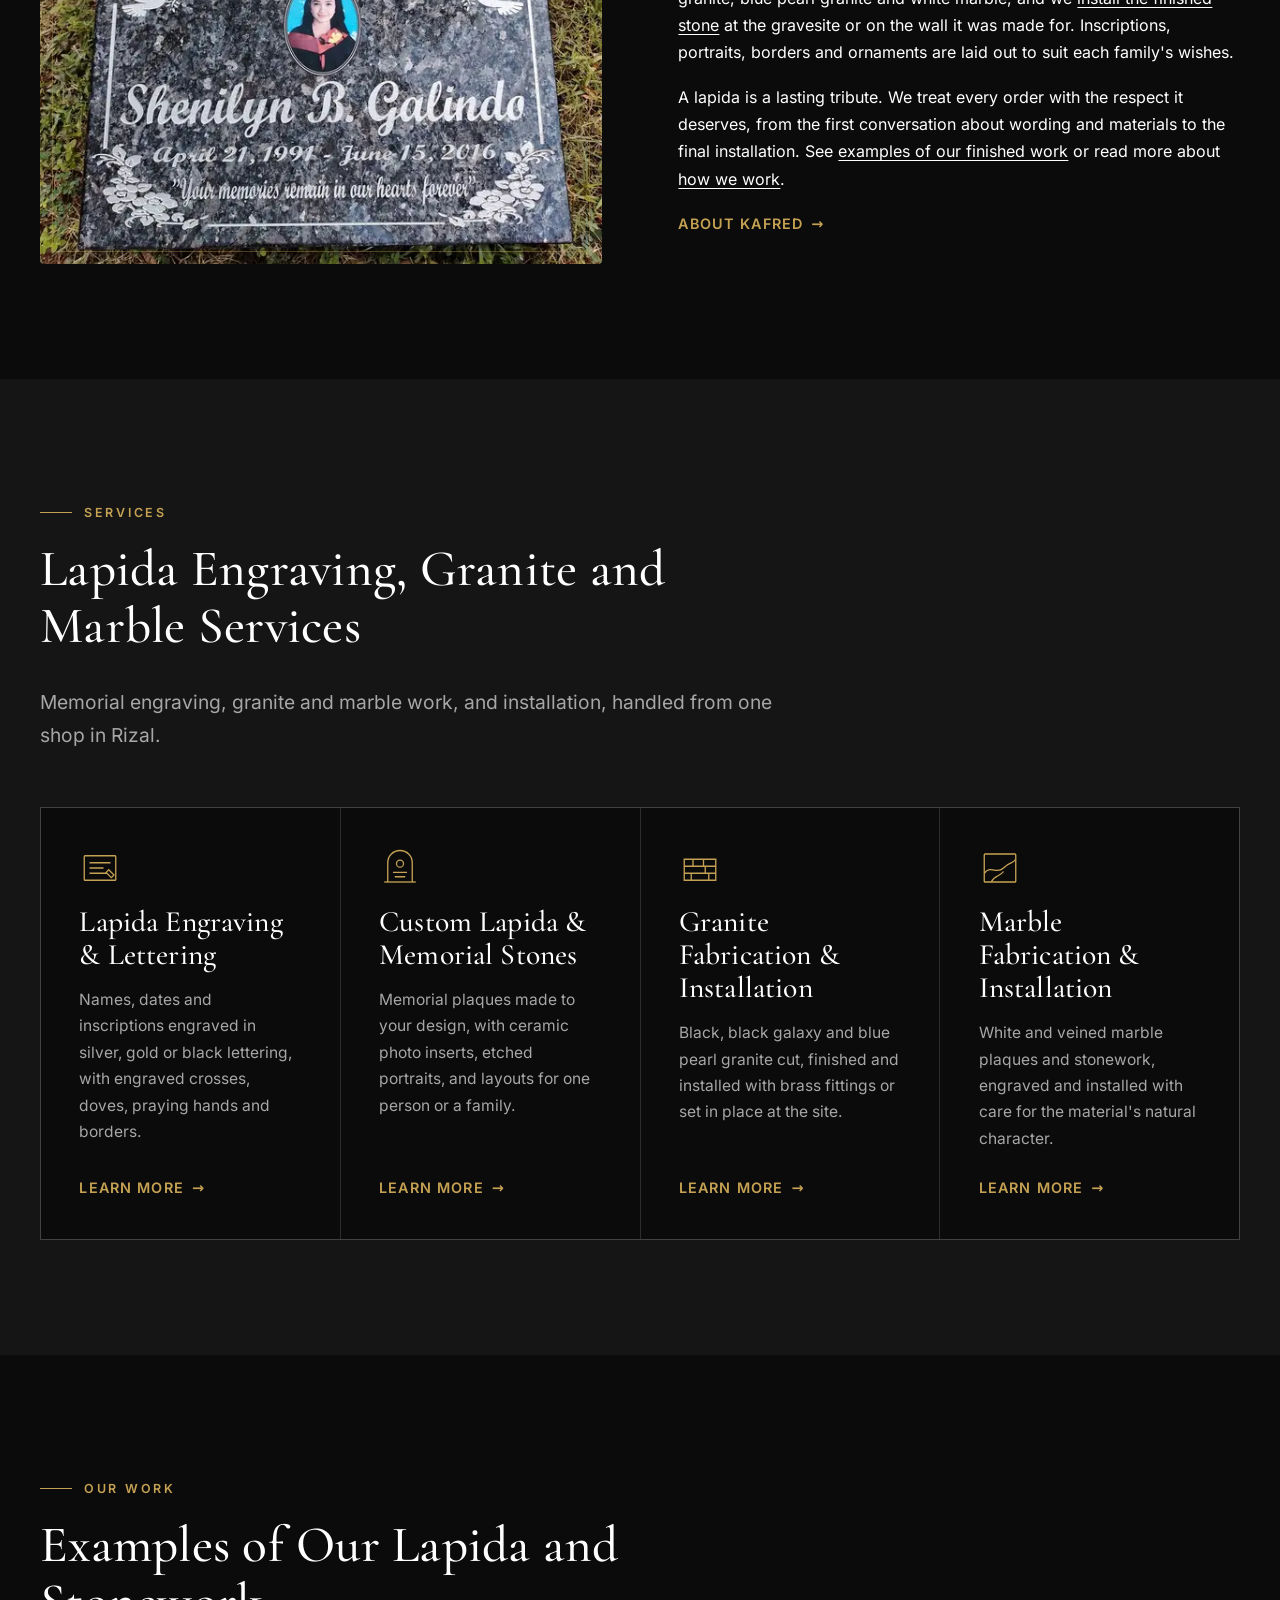
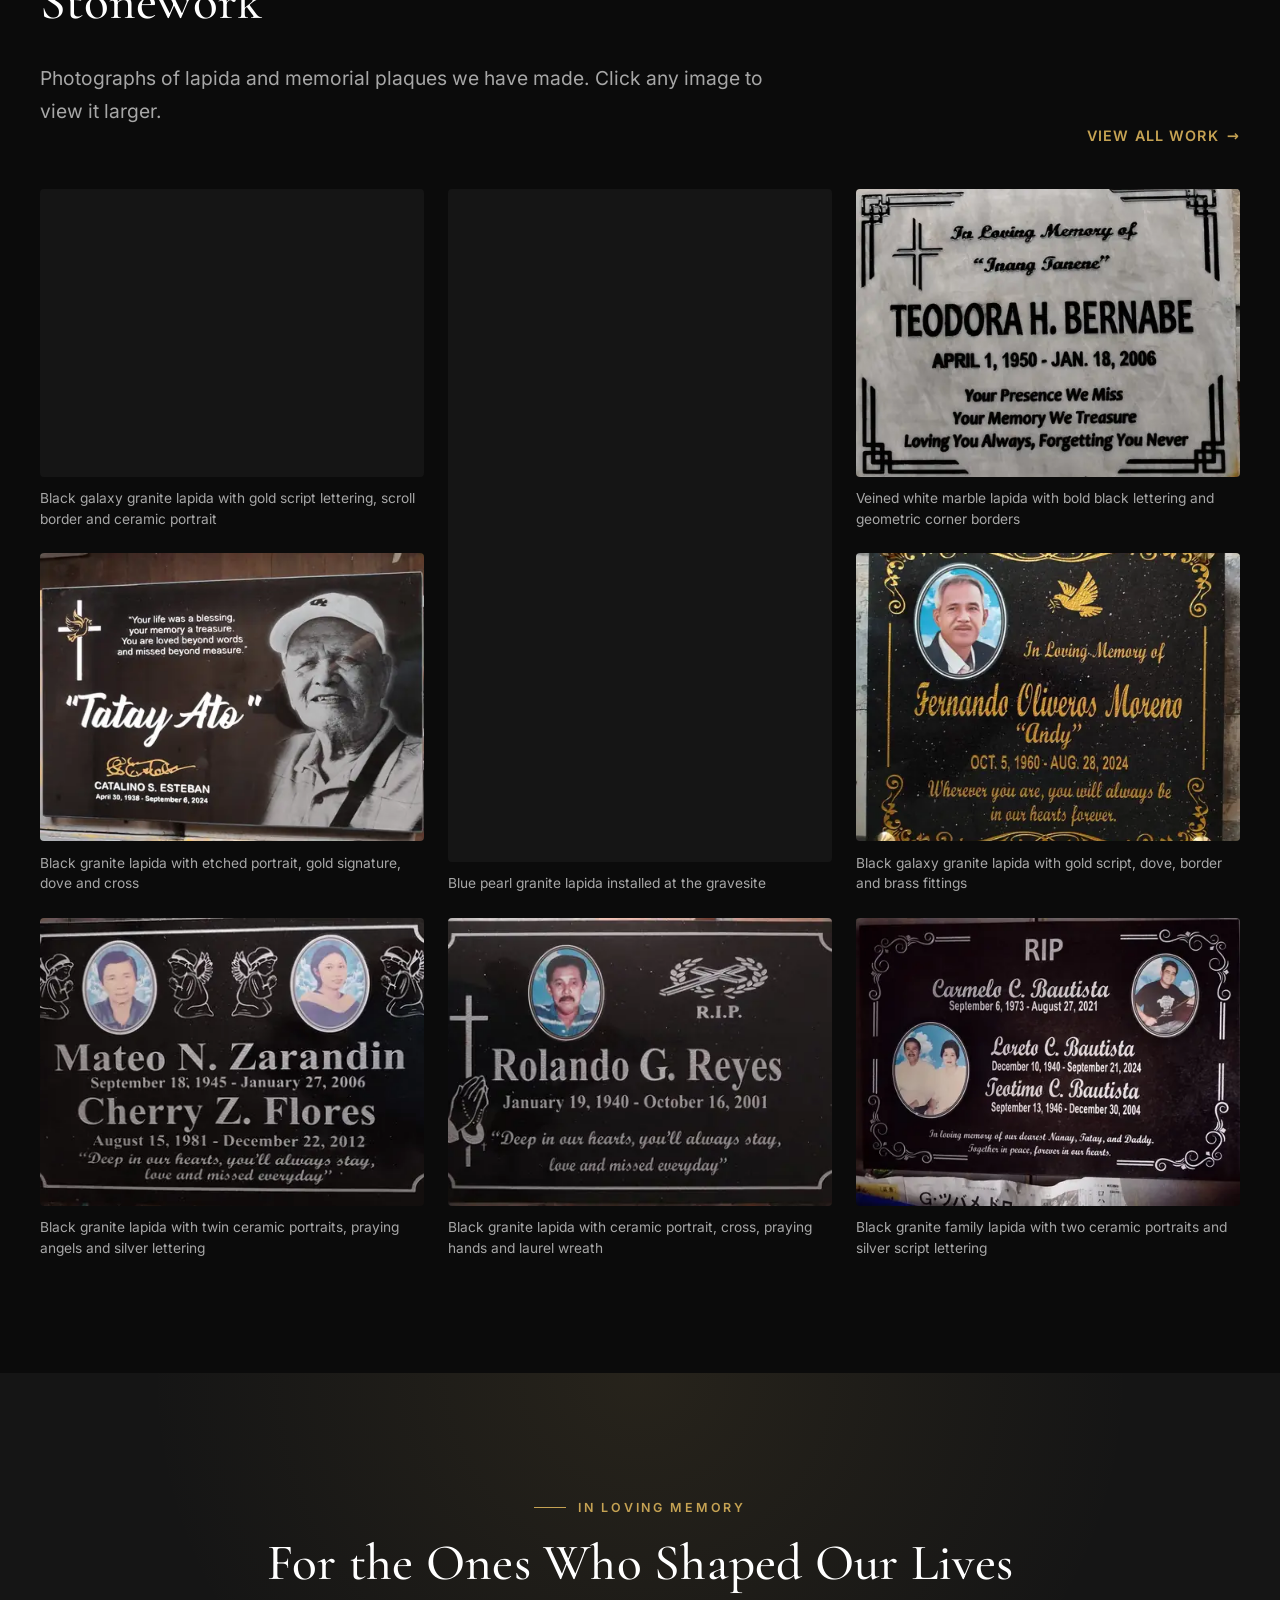
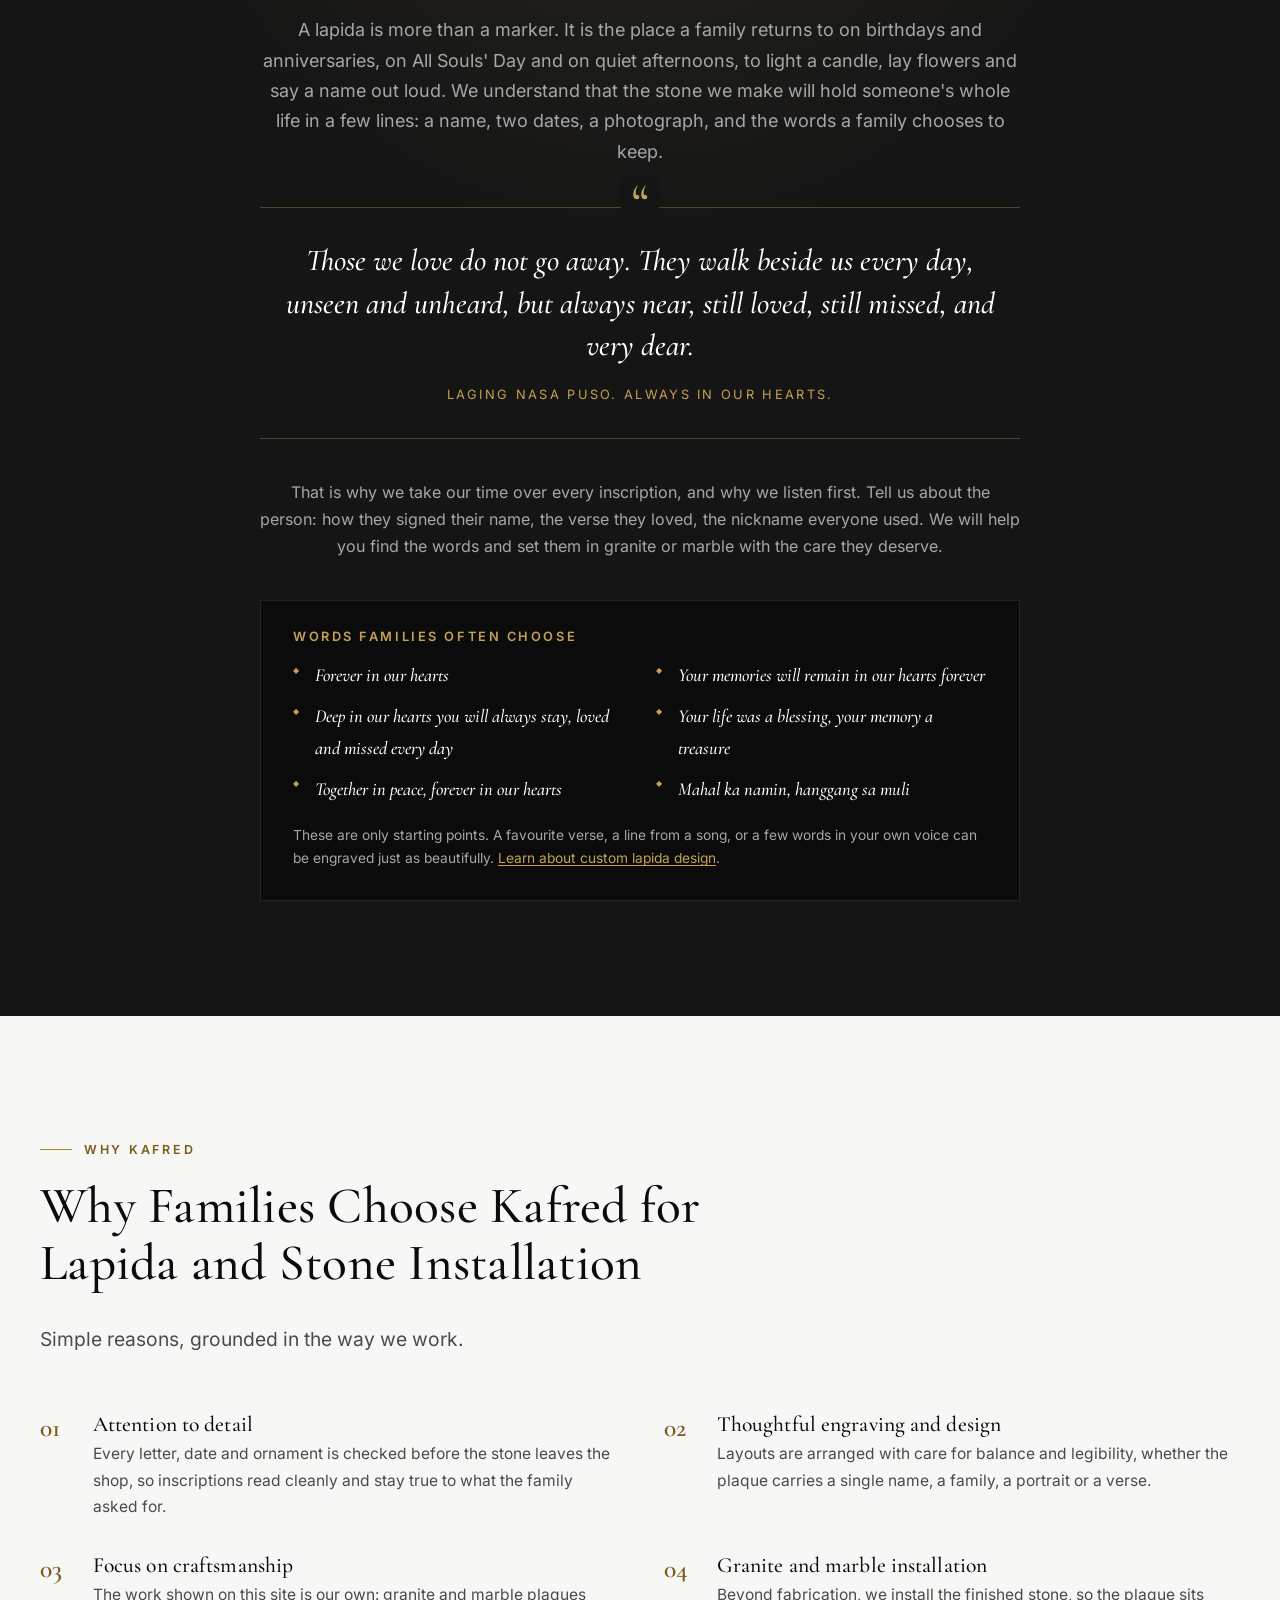
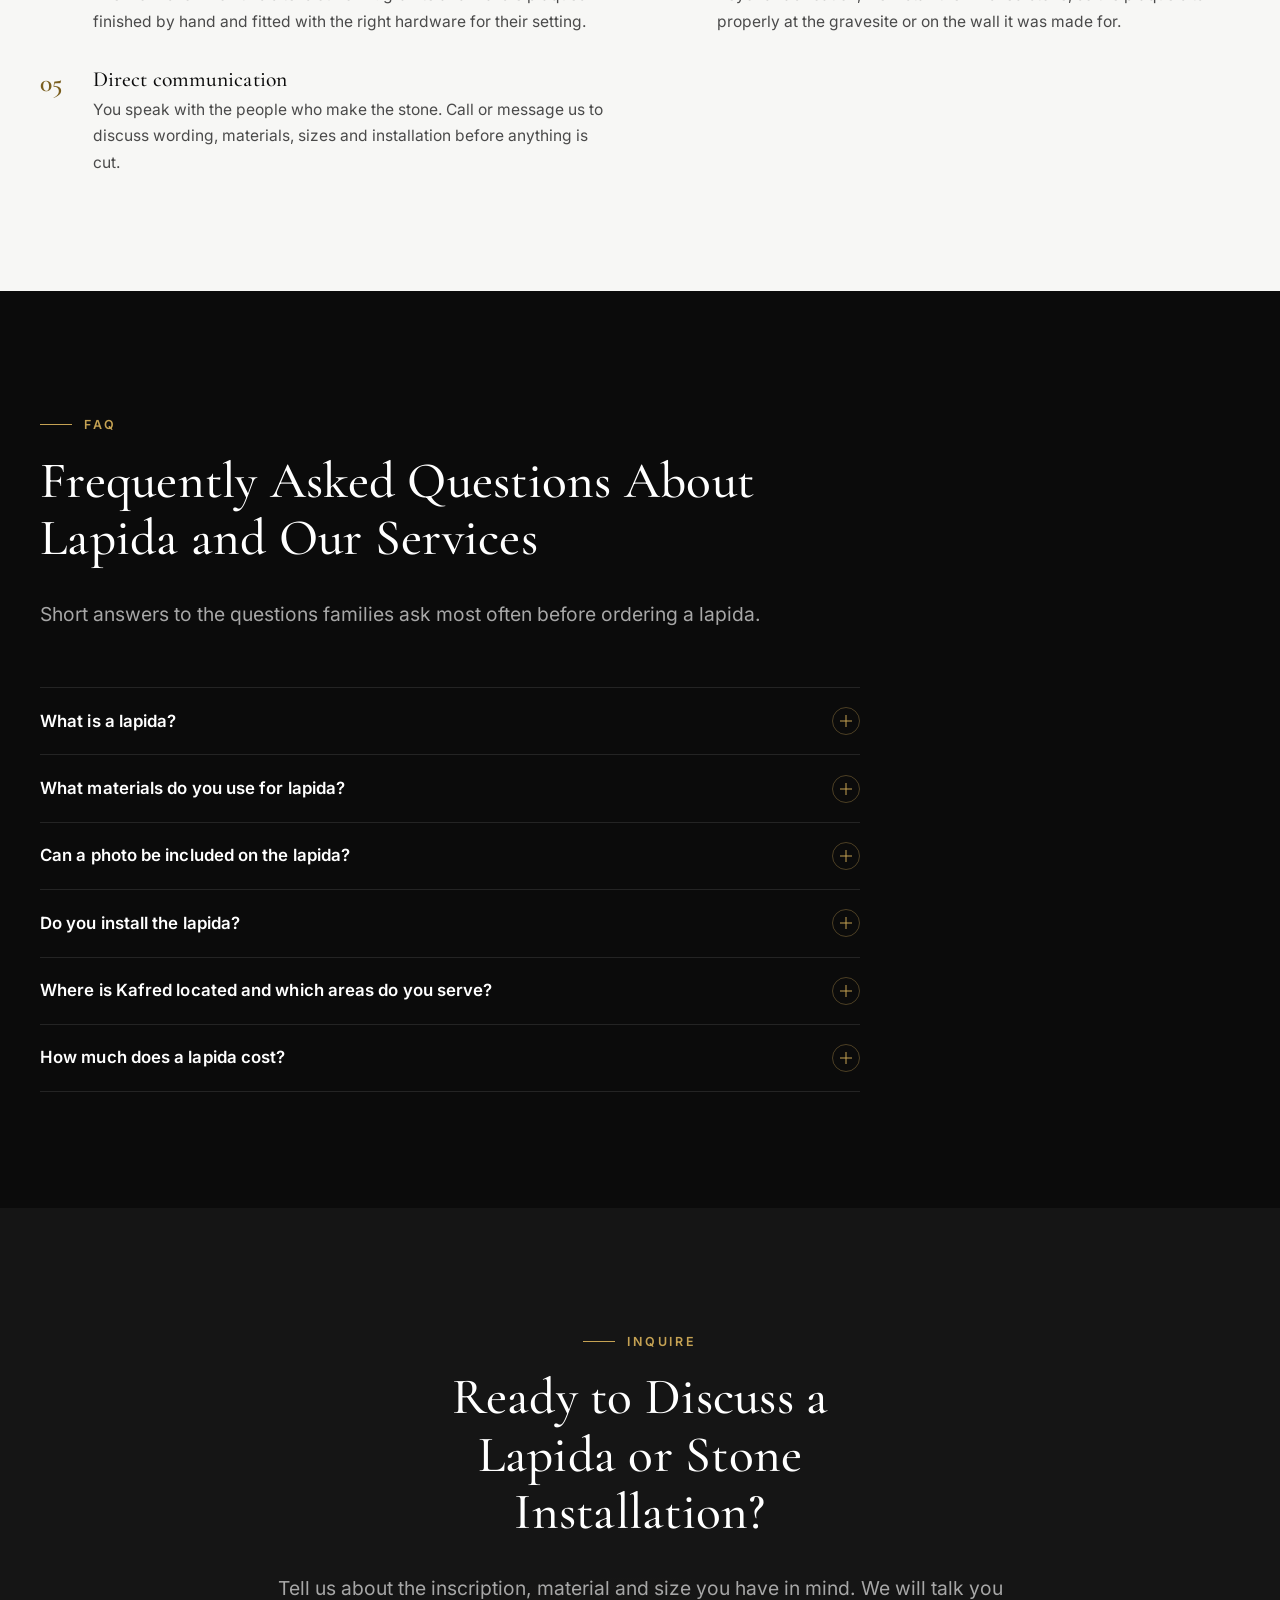
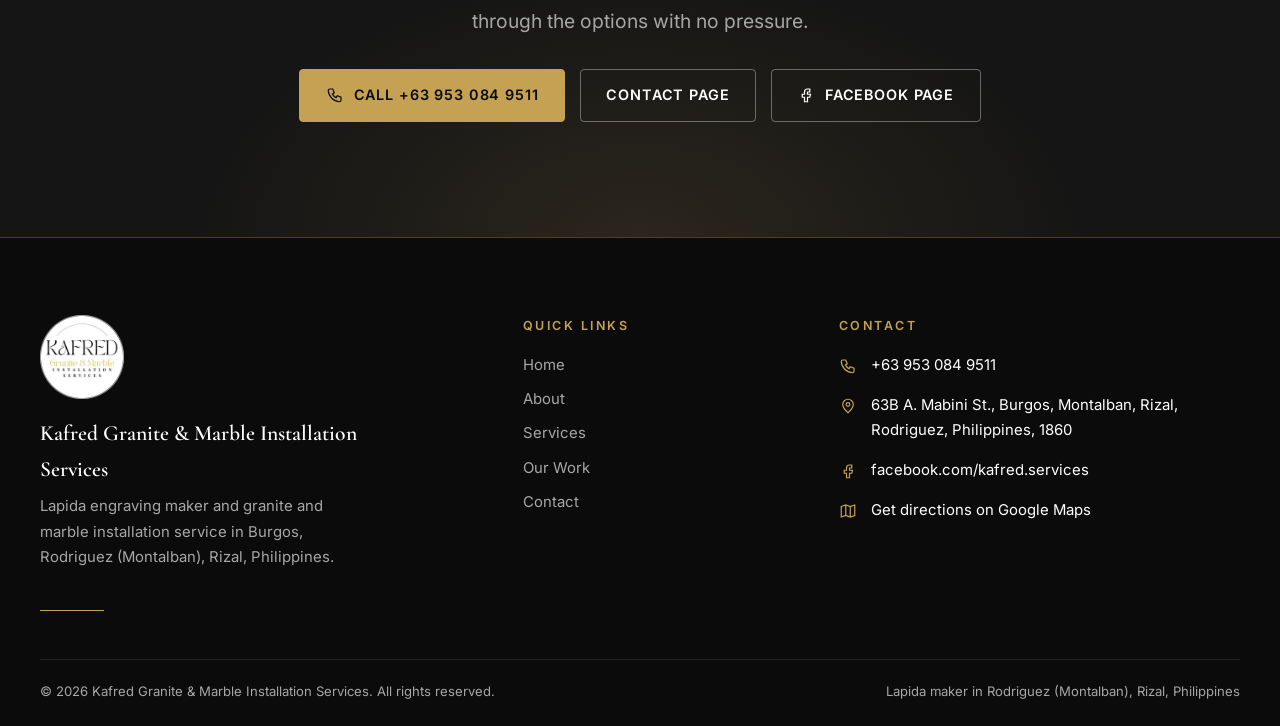
==== commit c824c806: "Version CSS/JS URLs and preload more hero slides - style.css and main.js are referenced with a conte" ====
--- a/index.html
+++ b/index.html
@@ -39,7 +39,7 @@
   <link rel="preload" as="font" type="font/woff2" href="assets/fonts/CormorantGaramond-Variable.woff2" crossorigin>
   <link rel="preload" as="font" type="font/woff2" href="assets/fonts/Inter-Variable.woff2" crossorigin>
   <link rel="preload" as="image" href="assets/images/projects/lapida-white-marble-gold-lettering-two-portraits-installed-800.webp" imagesrcset="assets/images/projects/lapida-white-marble-gold-lettering-two-portraits-installed-480.webp 480w, assets/images/projects/lapida-white-marble-gold-lettering-two-portraits-installed-800.webp 800w, assets/images/projects/lapida-white-marble-gold-lettering-two-portraits-installed-1125.webp 1125w" imagesizes="(min-width: 1300px) 540px, (min-width: 900px) 45vw, 100vw" fetchpriority="high">
-  <link rel="stylesheet" href="assets/css/style.css">
+  <link rel="stylesheet" href="assets/css/style.css?v=39381435">
   <script type="application/ld+json">
 {
   "@context": "https://schema.org",
@@ -616,6 +616,6 @@
       </div>
     </div>
   </footer>
-  <script src="assets/js/main.js" defer></script>
+  <script src="assets/js/main.js?v=321317e8" defer></script>
 </body>
 </html>
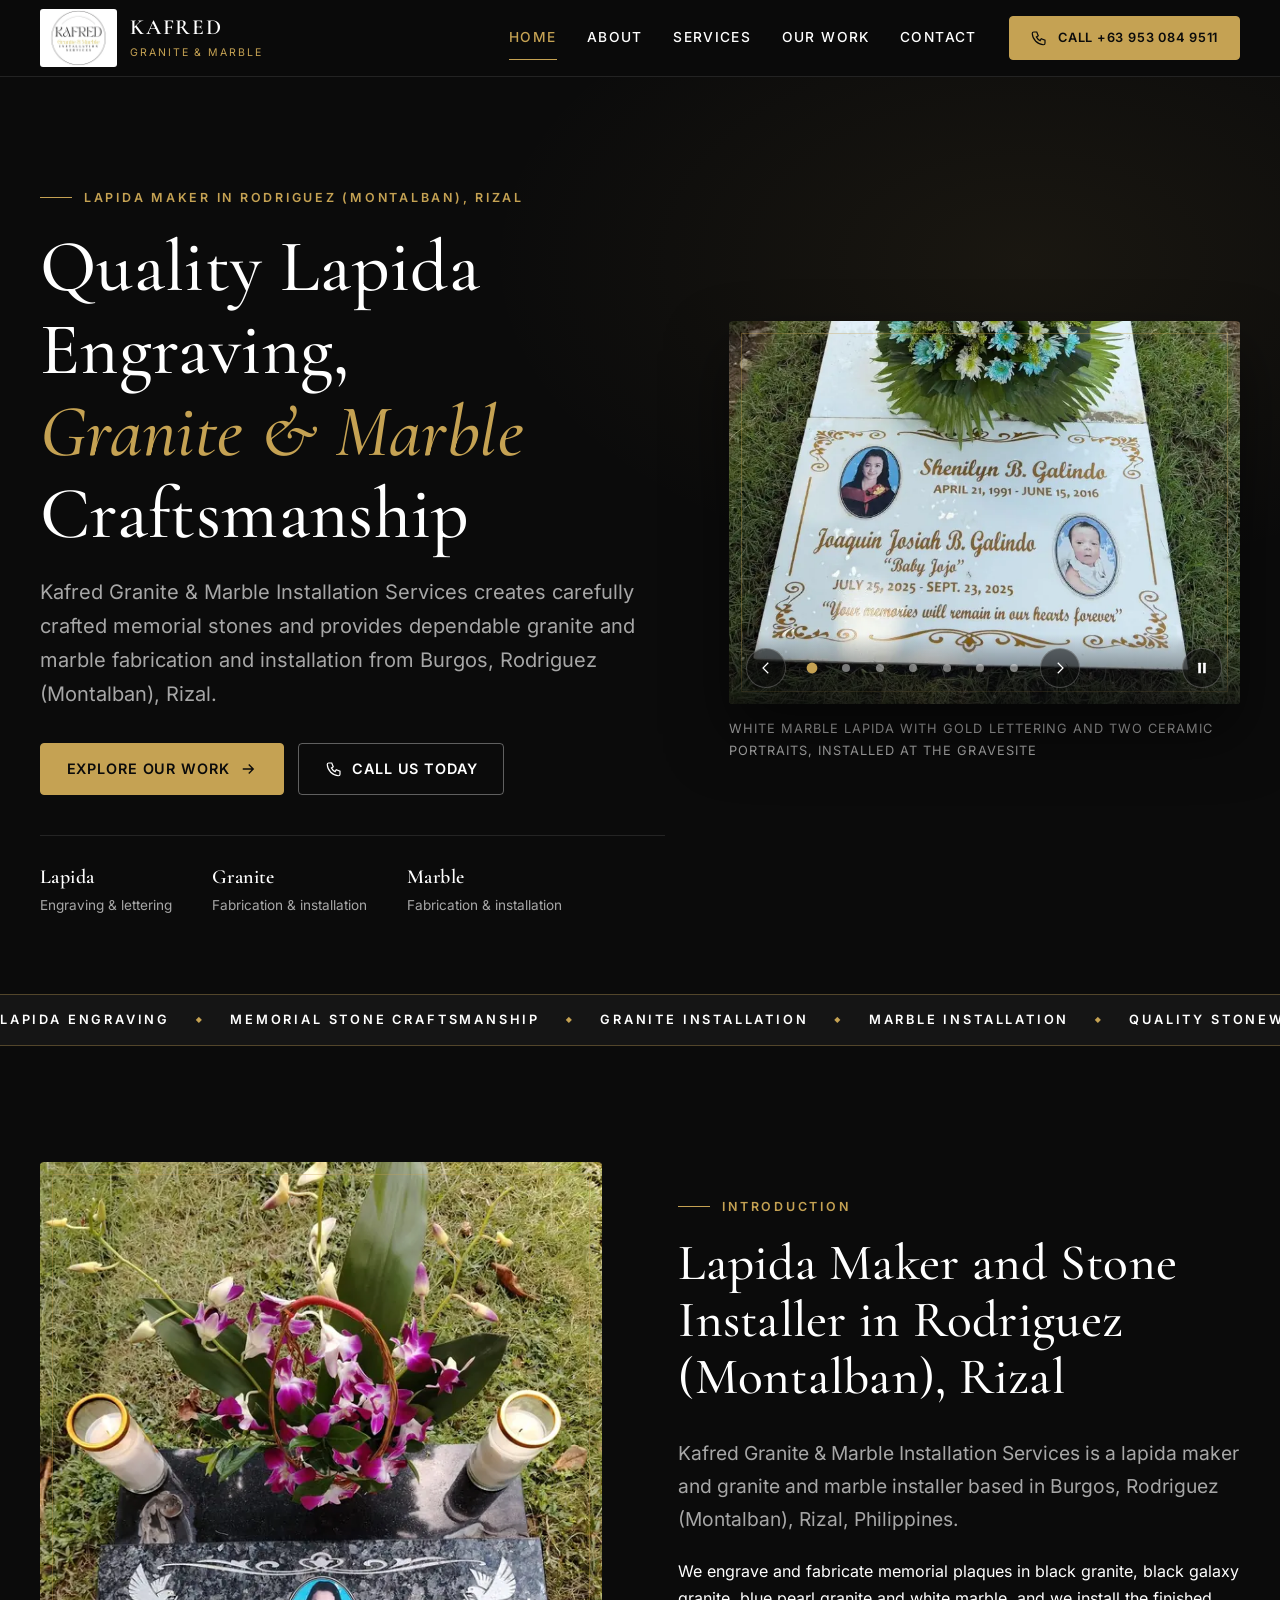
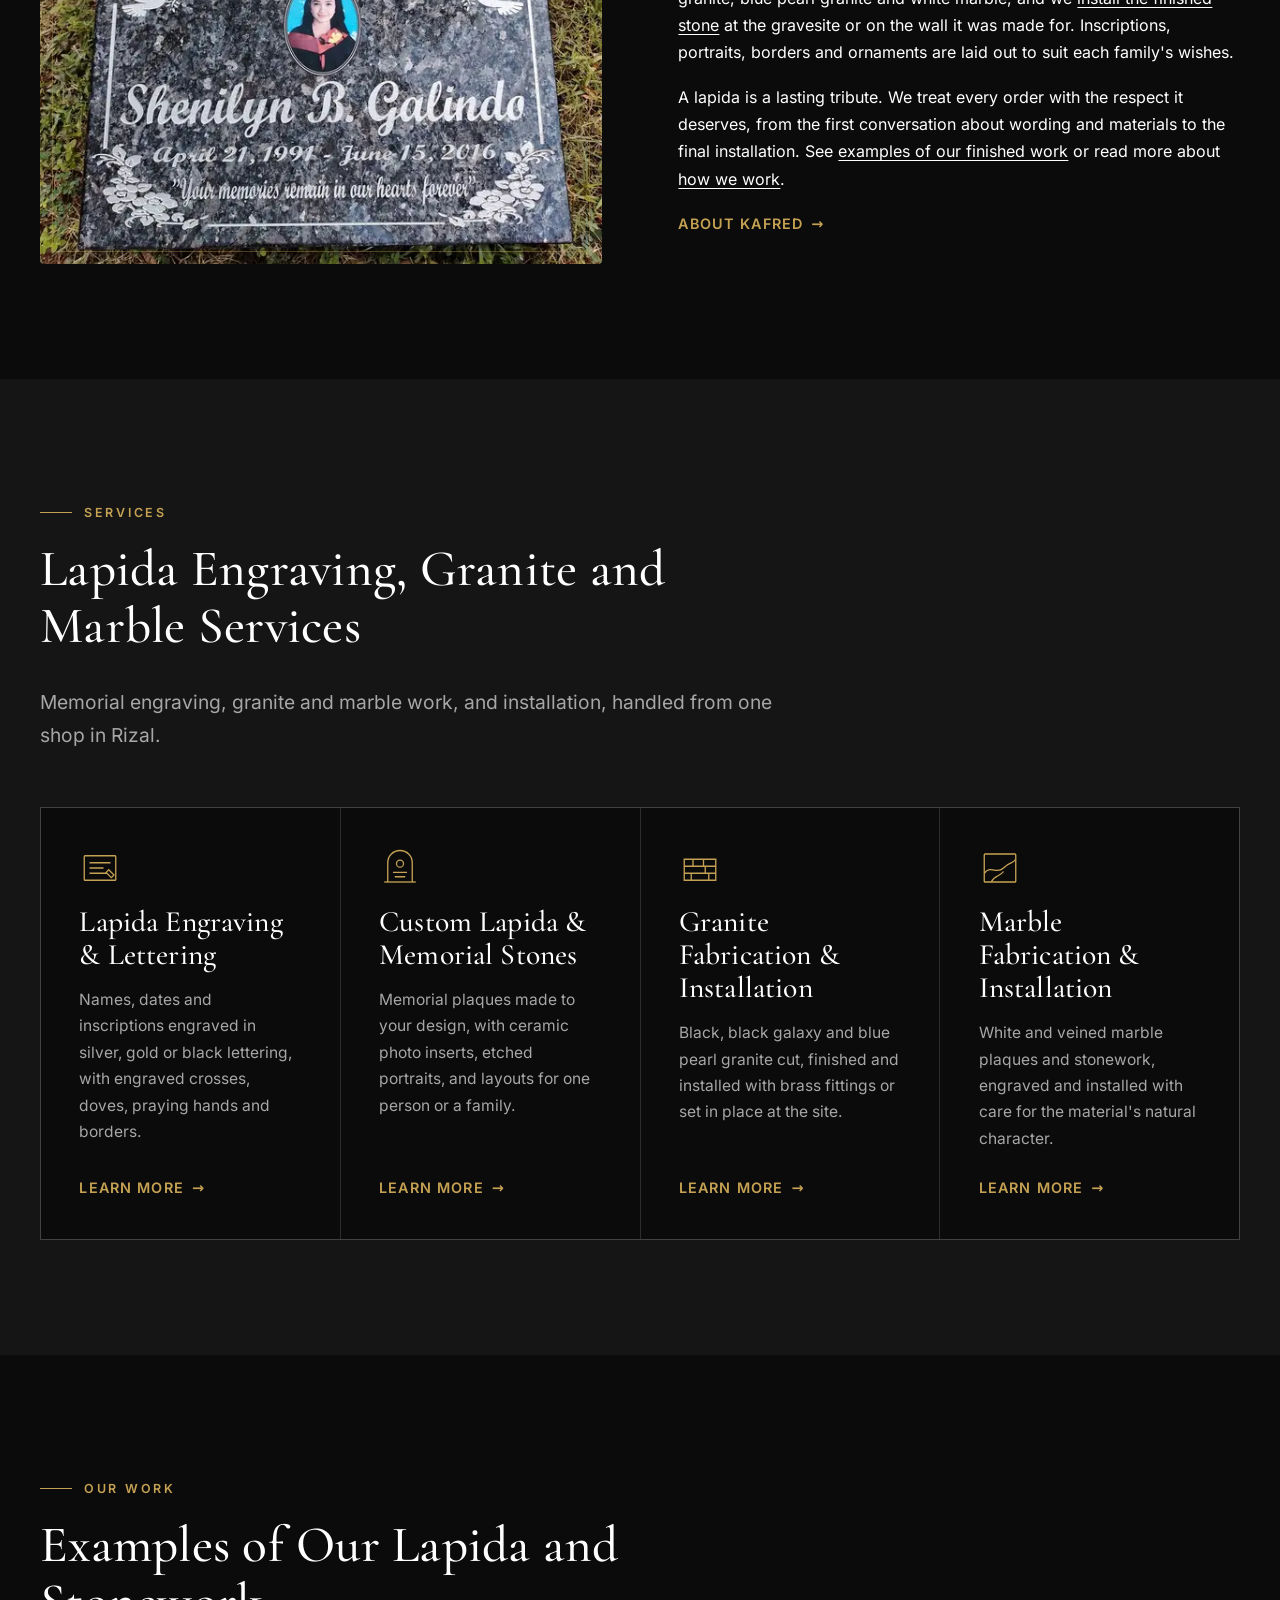
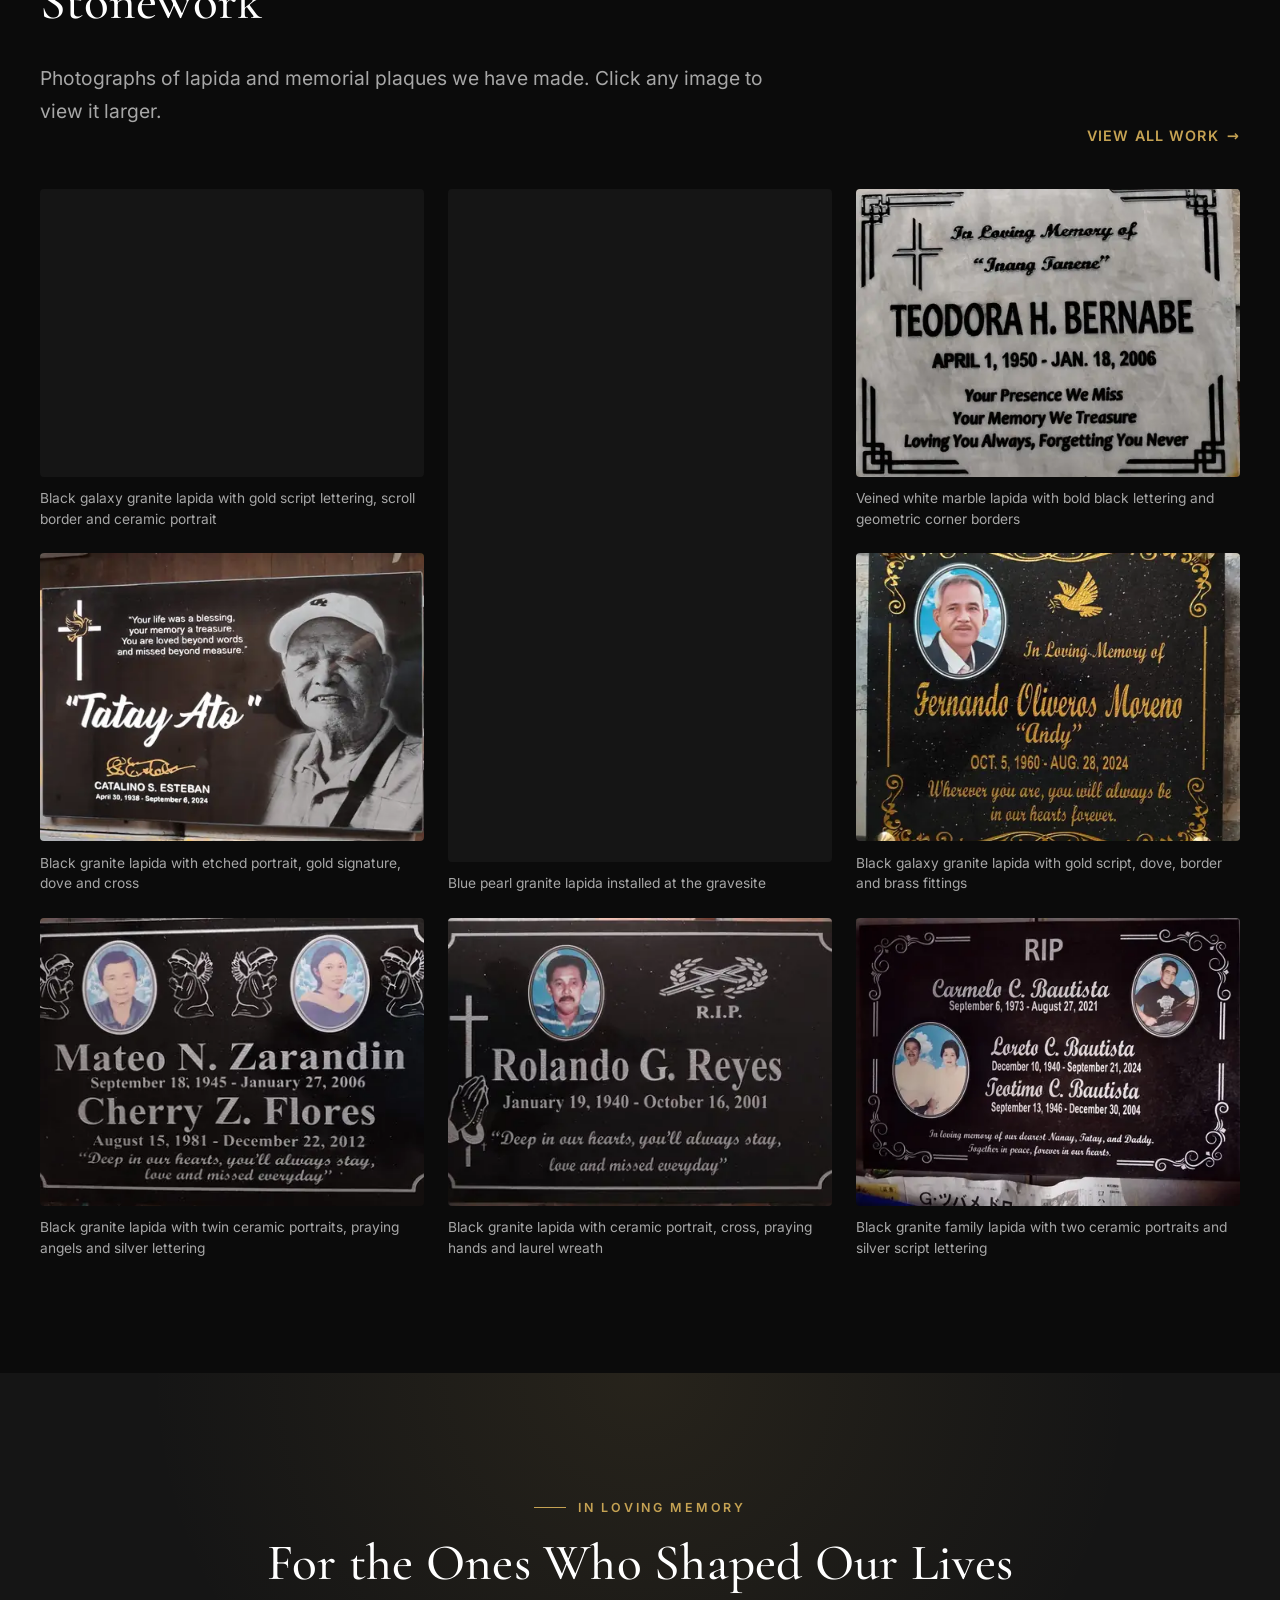
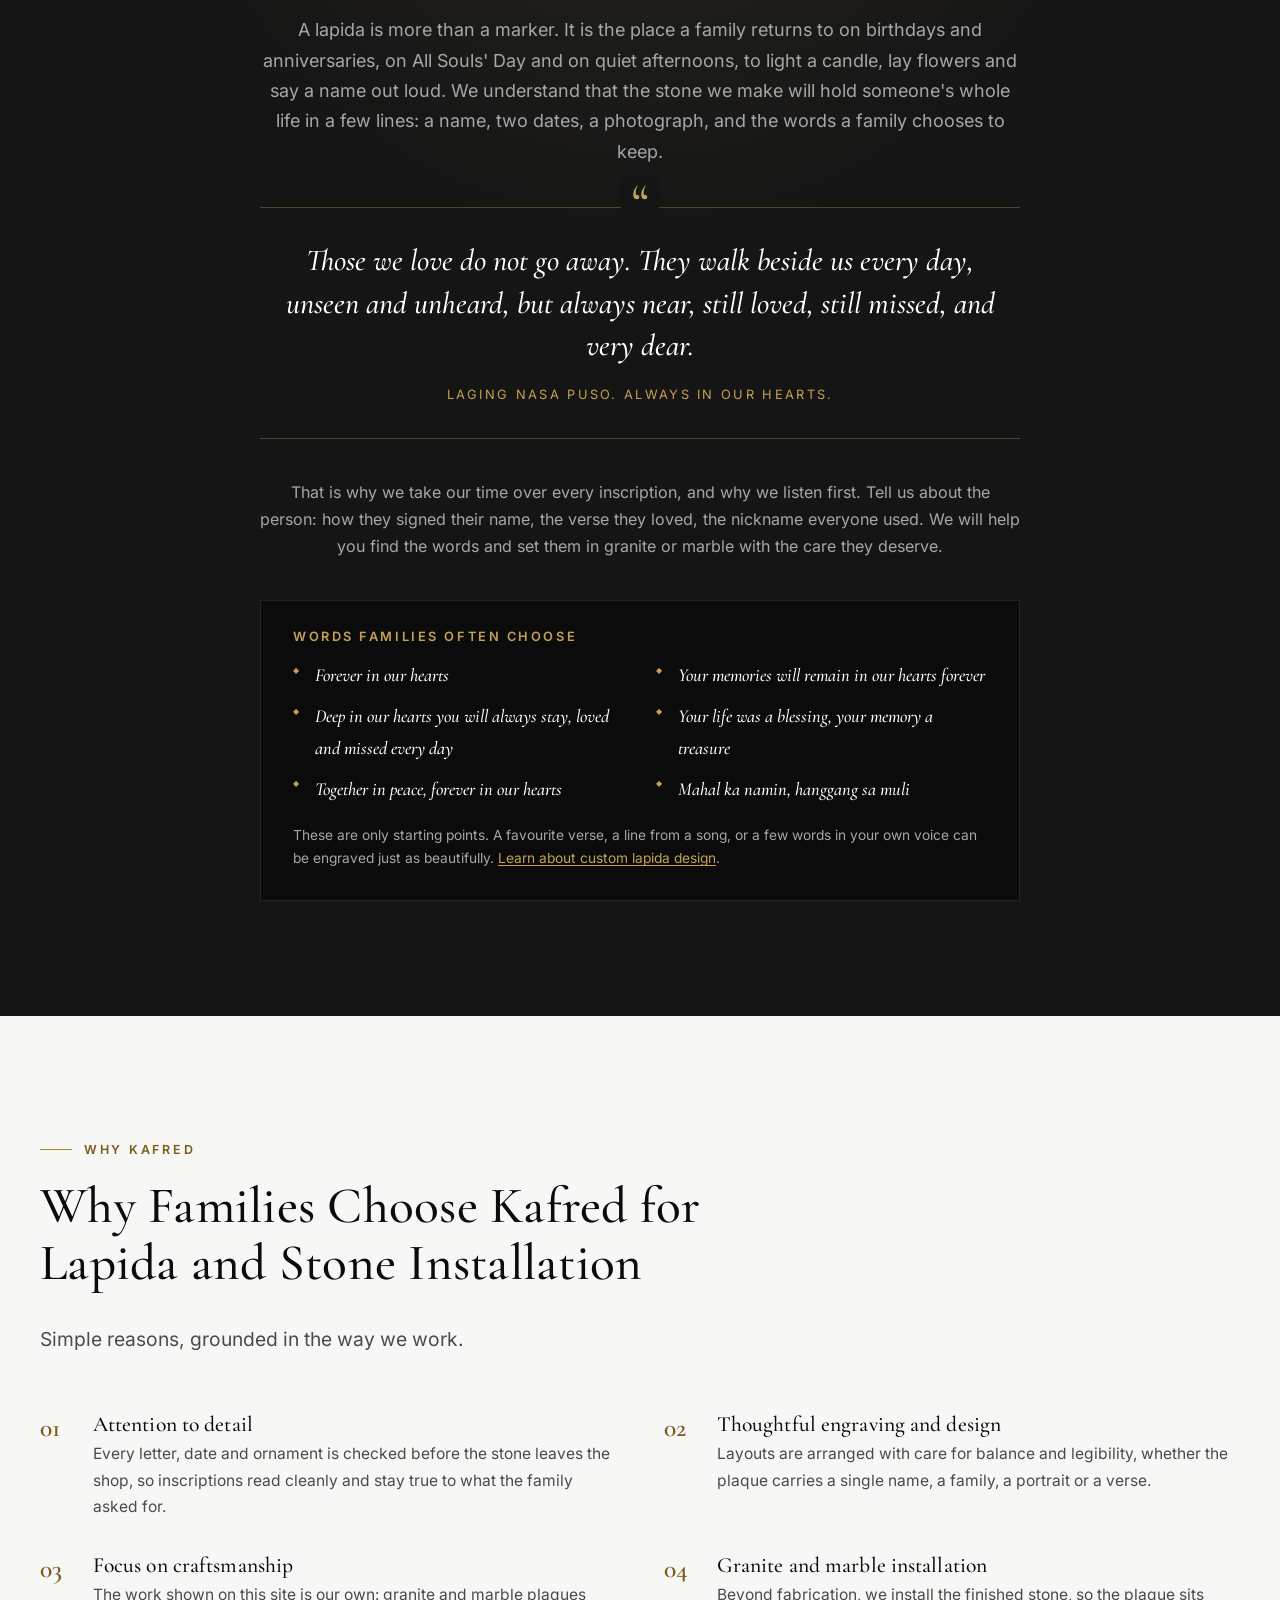
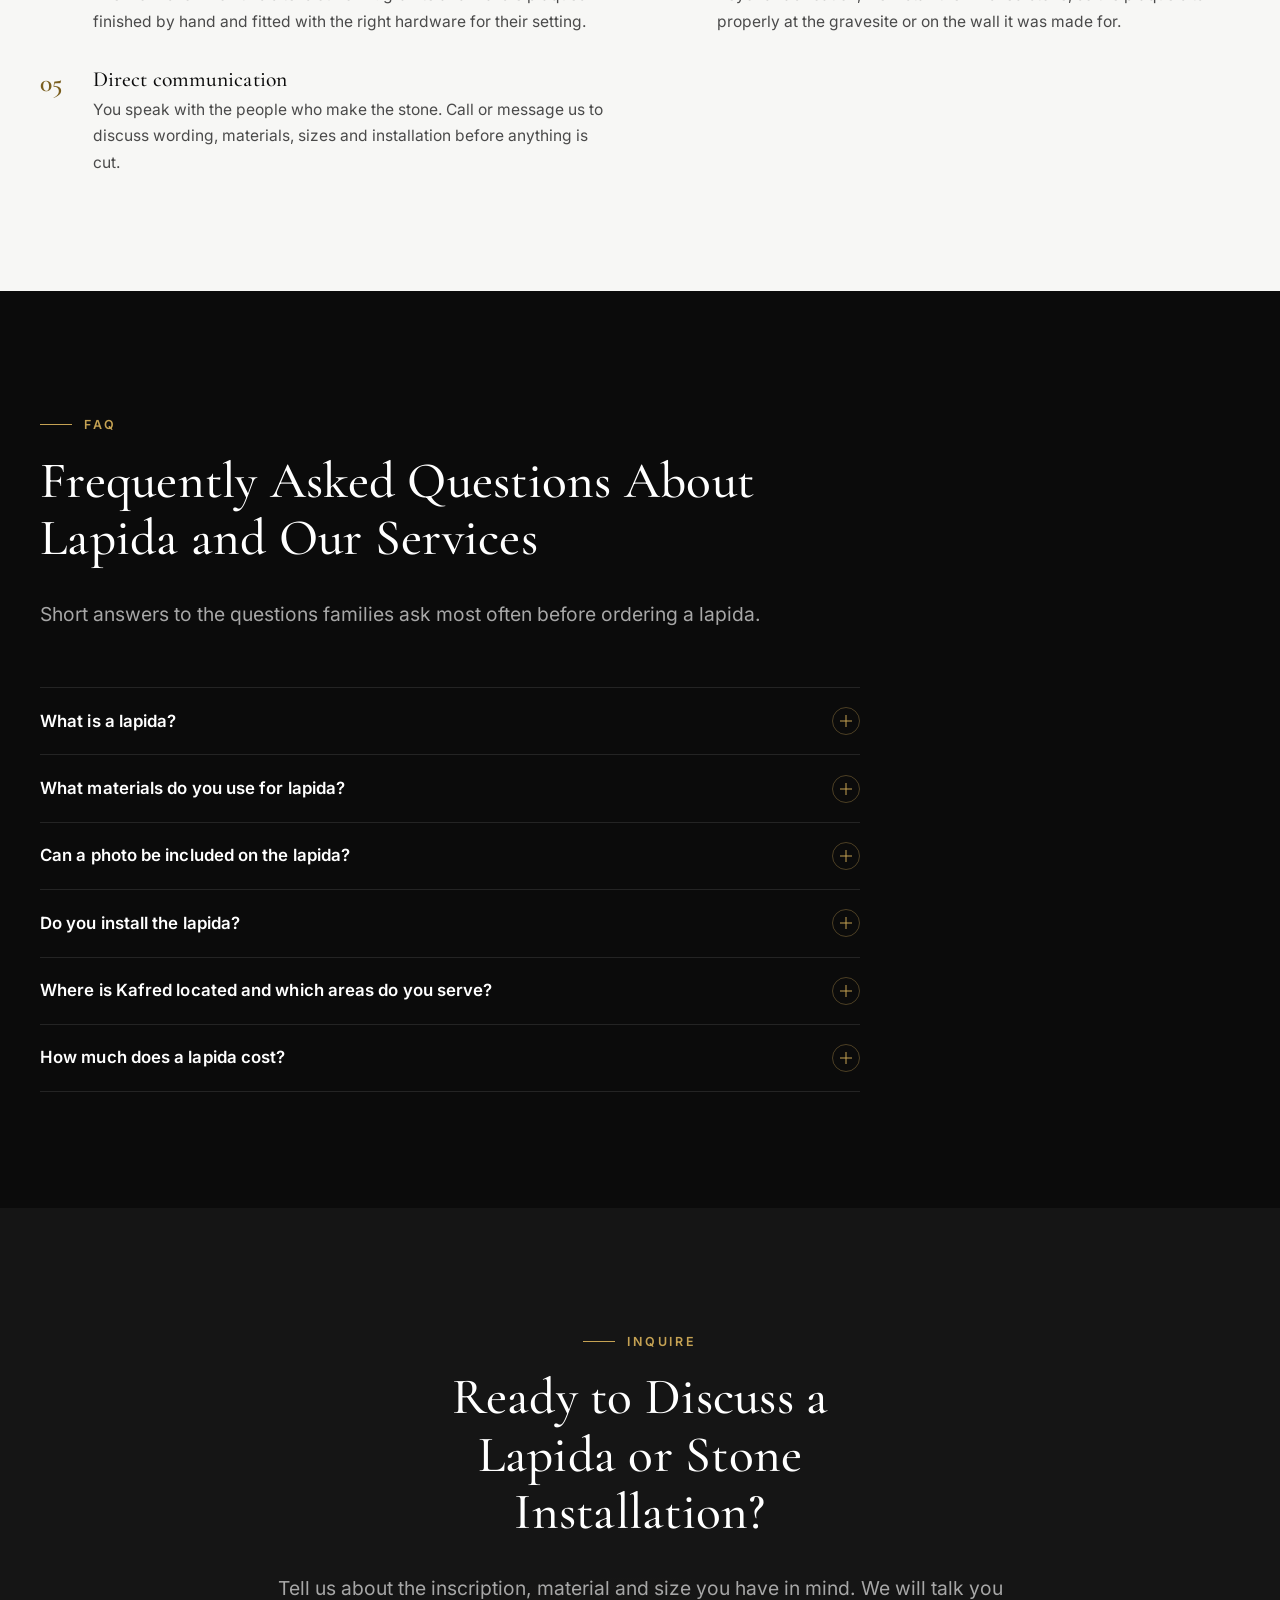
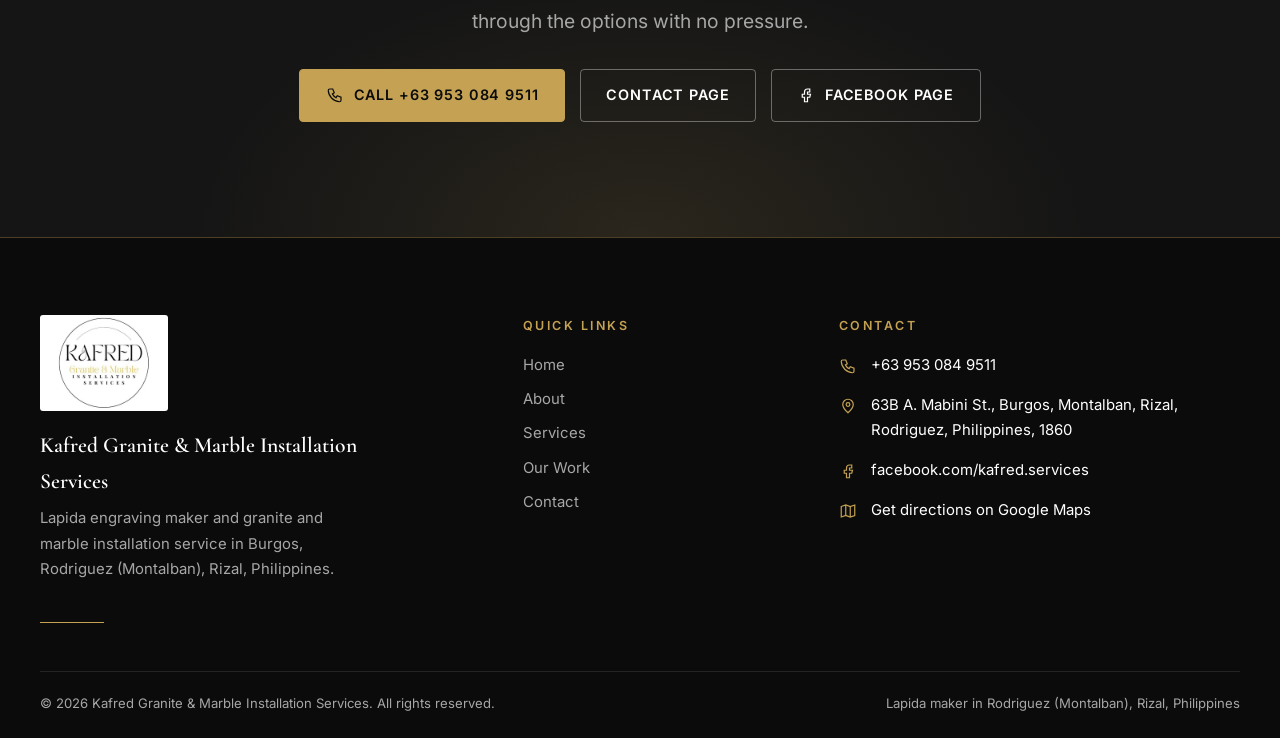
==== commit c0c9dfcb: "Use the rectangular logo in the header and footer - Header and footer now show a 4:3 rectangular cro" ====
--- a/index.html
+++ b/index.html
@@ -39,7 +39,7 @@
   <link rel="preload" as="font" type="font/woff2" href="assets/fonts/CormorantGaramond-Variable.woff2" crossorigin>
   <link rel="preload" as="font" type="font/woff2" href="assets/fonts/Inter-Variable.woff2" crossorigin>
   <link rel="preload" as="image" href="assets/images/projects/lapida-white-marble-gold-lettering-two-portraits-installed-800.webp" imagesrcset="assets/images/projects/lapida-white-marble-gold-lettering-two-portraits-installed-480.webp 480w, assets/images/projects/lapida-white-marble-gold-lettering-two-portraits-installed-800.webp 800w, assets/images/projects/lapida-white-marble-gold-lettering-two-portraits-installed-1125.webp 1125w" imagesizes="(min-width: 1300px) 540px, (min-width: 900px) 45vw, 100vw" fetchpriority="high">
-  <link rel="stylesheet" href="assets/css/style.css?v=39381435">
+  <link rel="stylesheet" href="assets/css/style.css?v=fc4654d6">
   <script type="application/ld+json">
 {
   "@context": "https://schema.org",
@@ -244,7 +244,7 @@
   <header class="site-header">
     <div class="container header-inner">
       <a class="brand" href="./" aria-label="Kafred Granite &amp; Marble Installation Services — Home" title="Kafred Granite &amp; Marble Installation Services — Home">
-        <img src="assets/images/logo-200.webp" width="52" height="52" alt="Kafred Granite &amp; Marble Installation Services logo" title="Kafred Granite &amp; Marble Installation Services">
+        <img src="assets/images/logo-rect-320.webp" width="77" height="58" alt="Kafred Granite &amp; Marble Installation Services logo" title="Kafred Granite &amp; Marble Installation Services">
         <span class="brand__text"><span class="brand__name">KAFRED</span><br><span class="brand__tag">Granite &amp; Marble</span></span>
       </a>
       <button class="nav-toggle" type="button" aria-expanded="false" aria-controls="site-nav" aria-label="Open menu">
@@ -585,7 +585,7 @@
     <div class="container">
       <div class="footer-grid">
         <div class="footer-brand">
-          <img src="assets/images/logo-200.webp" width="84" height="84" alt="Kafred Granite &amp; Marble Installation Services logo" title="Kafred Granite &amp; Marble Installation Services" loading="lazy">
+          <img src="assets/images/logo-rect-320.webp" width="128" height="96" alt="Kafred Granite &amp; Marble Installation Services logo" title="Kafred Granite &amp; Marble Installation Services" loading="lazy">
           <p class="footer-name">Kafred Granite &amp; Marble Installation Services</p>
           <p>Lapida engraving maker and granite and marble installation service in Burgos, Rodriguez (Montalban), Rizal, Philippines.</p>
         </div>
--- a/assets/css/style.css
+++ b/assets/css/style.css
@@ -162,7 +162,7 @@
 .site-header.is-scrolled { box-shadow: 0 10px 30px rgba(0,0,0,0.35); }
 .header-inner { display: flex; align-items: center; justify-content: space-between; gap: 1rem; min-height: var(--header-h); }
 .brand { display: inline-flex; align-items: center; gap: 0.8rem; text-decoration: none; color: var(--white); }
-.brand img { width: 52px; height: 52px; }
+.brand img { width: auto; height: 58px; border-radius: 3px; }
 .brand__text { display: none; line-height: 1.2; }
 .brand__name { font-family: var(--font-serif); font-size: 1.35rem; font-weight: 600; letter-spacing: 0.08em; }
 .brand__tag { font-size: 0.66rem; letter-spacing: 0.18em; text-transform: uppercase; color: var(--gold); }
@@ -583,7 +583,7 @@
 /* ---------- Footer ---------- */
 .site-footer { background: var(--black); border-top: 1px solid var(--gold-soft); padding-block: clamp(3rem, 6vw, 5rem) 1.5rem; color: var(--gray); font-size: 0.93rem; }
 .footer-grid { display: grid; gap: 2.5rem; }
-.footer-brand img { width: 84px; height: 84px; margin-bottom: 1rem; }
+.footer-brand img { width: auto; height: 96px; margin-bottom: 1rem; border-radius: 3px; }
 .footer-brand p { max-width: 36ch; margin: 0; }
 .footer-brand .footer-name { font-family: var(--font-serif); font-size: 1.35rem; font-weight: 600; color: var(--white); margin-bottom: 0.4rem; }
 .footer-heading { font-size: 0.78rem; font-weight: 600; letter-spacing: 0.2em; text-transform: uppercase; color: var(--gold); margin-bottom: 1.1rem; font-family: var(--font-sans); }
